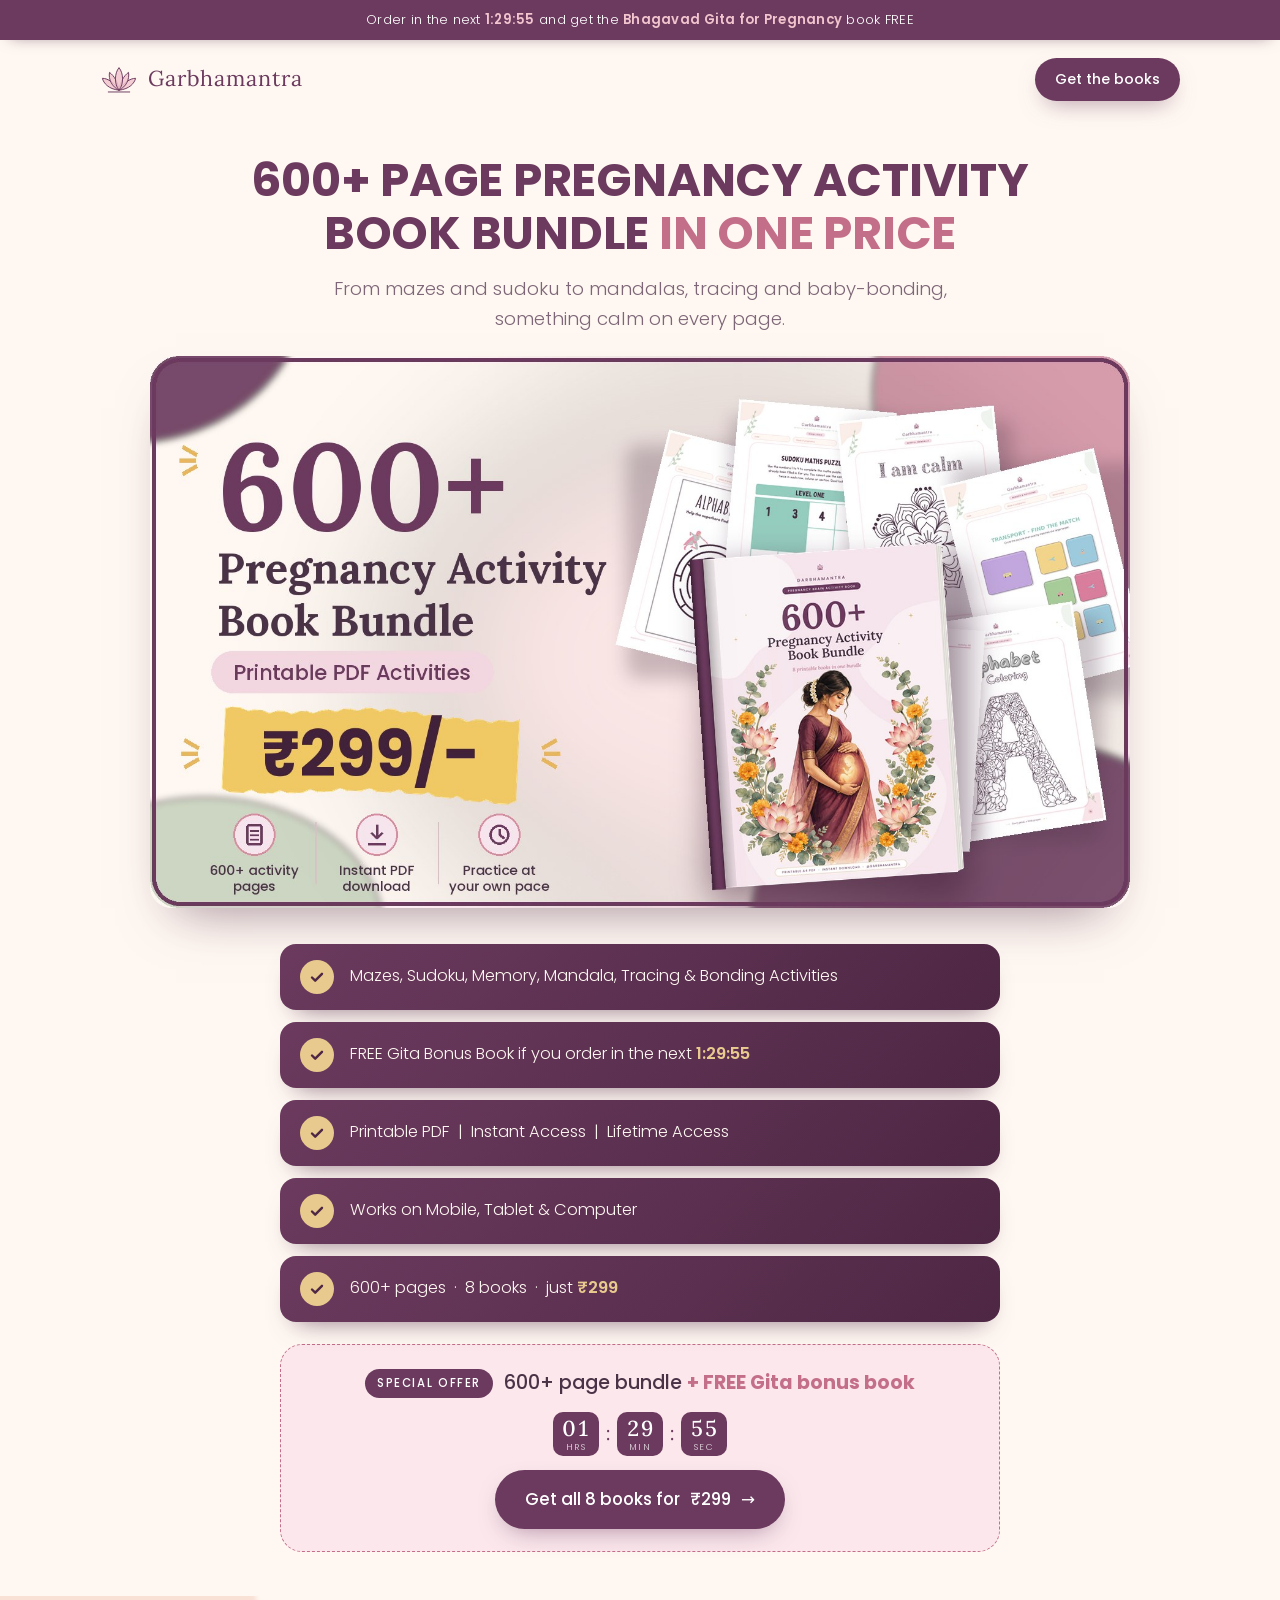
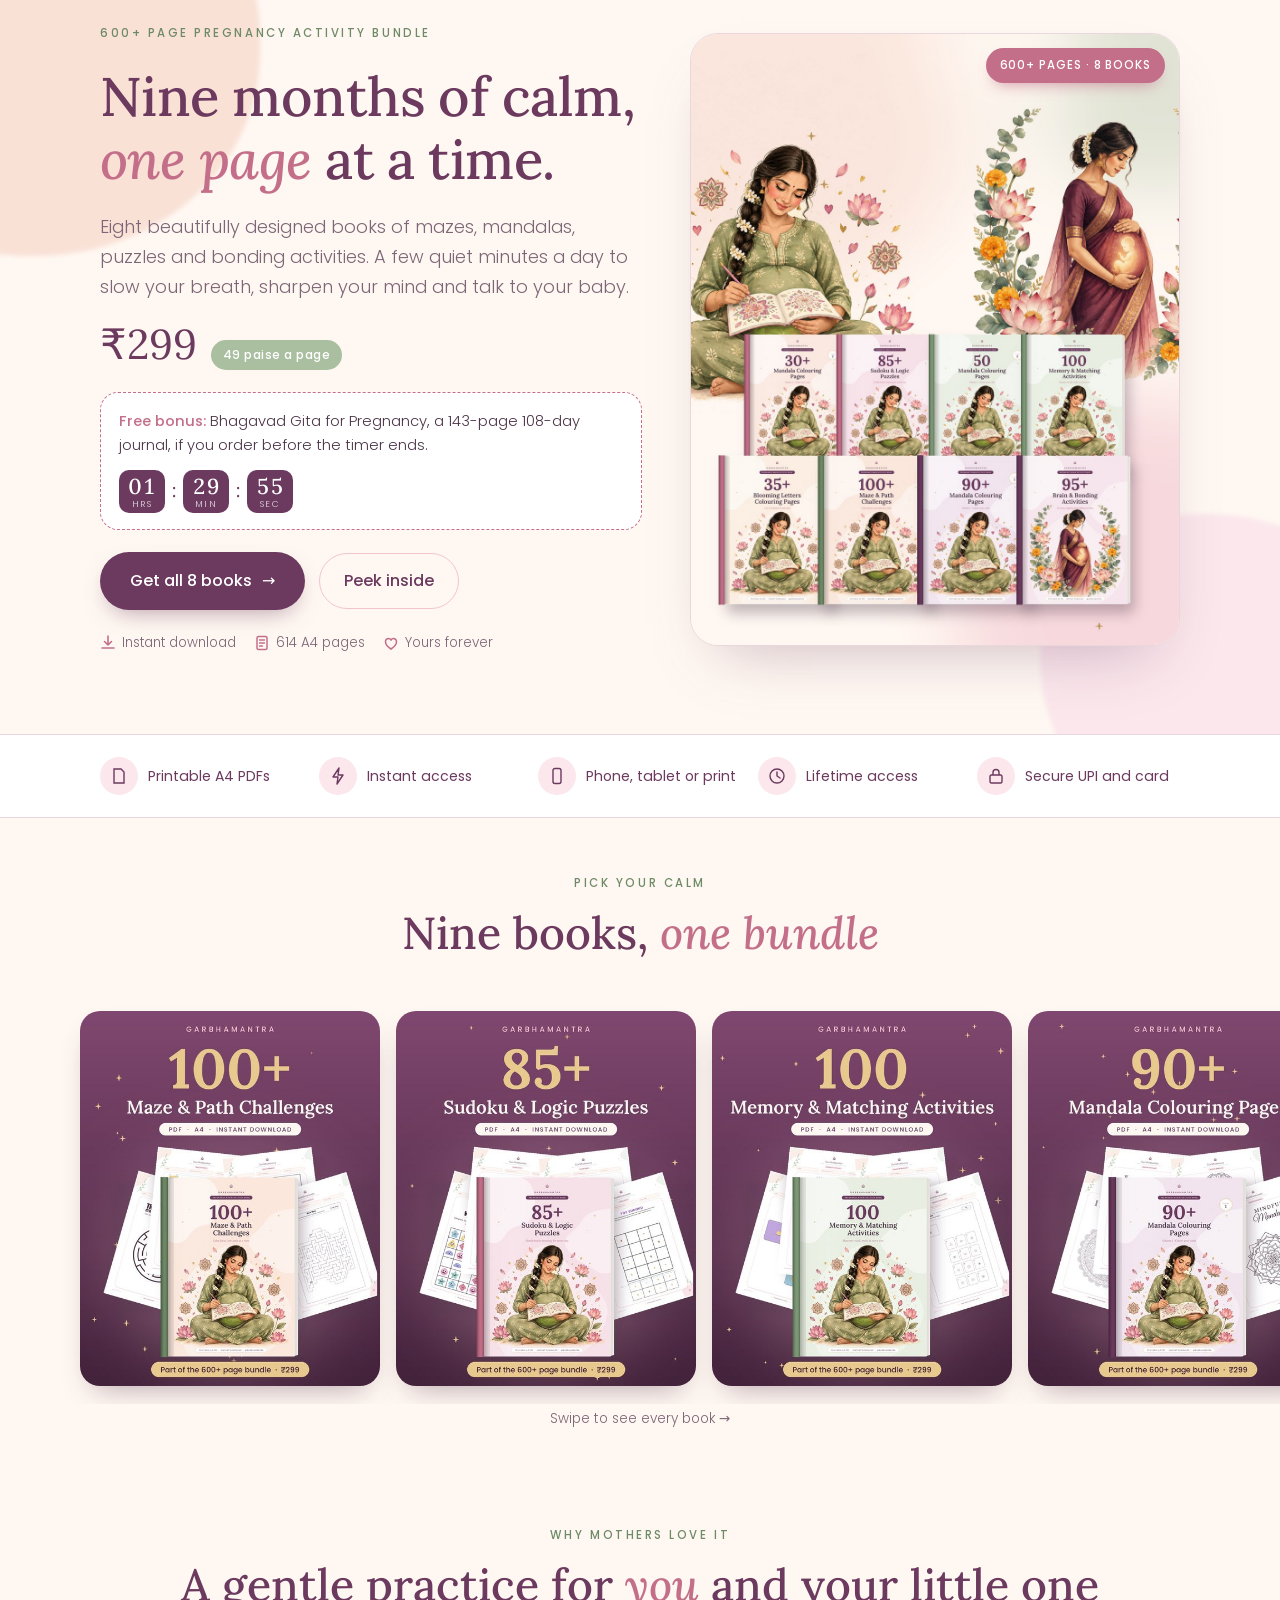
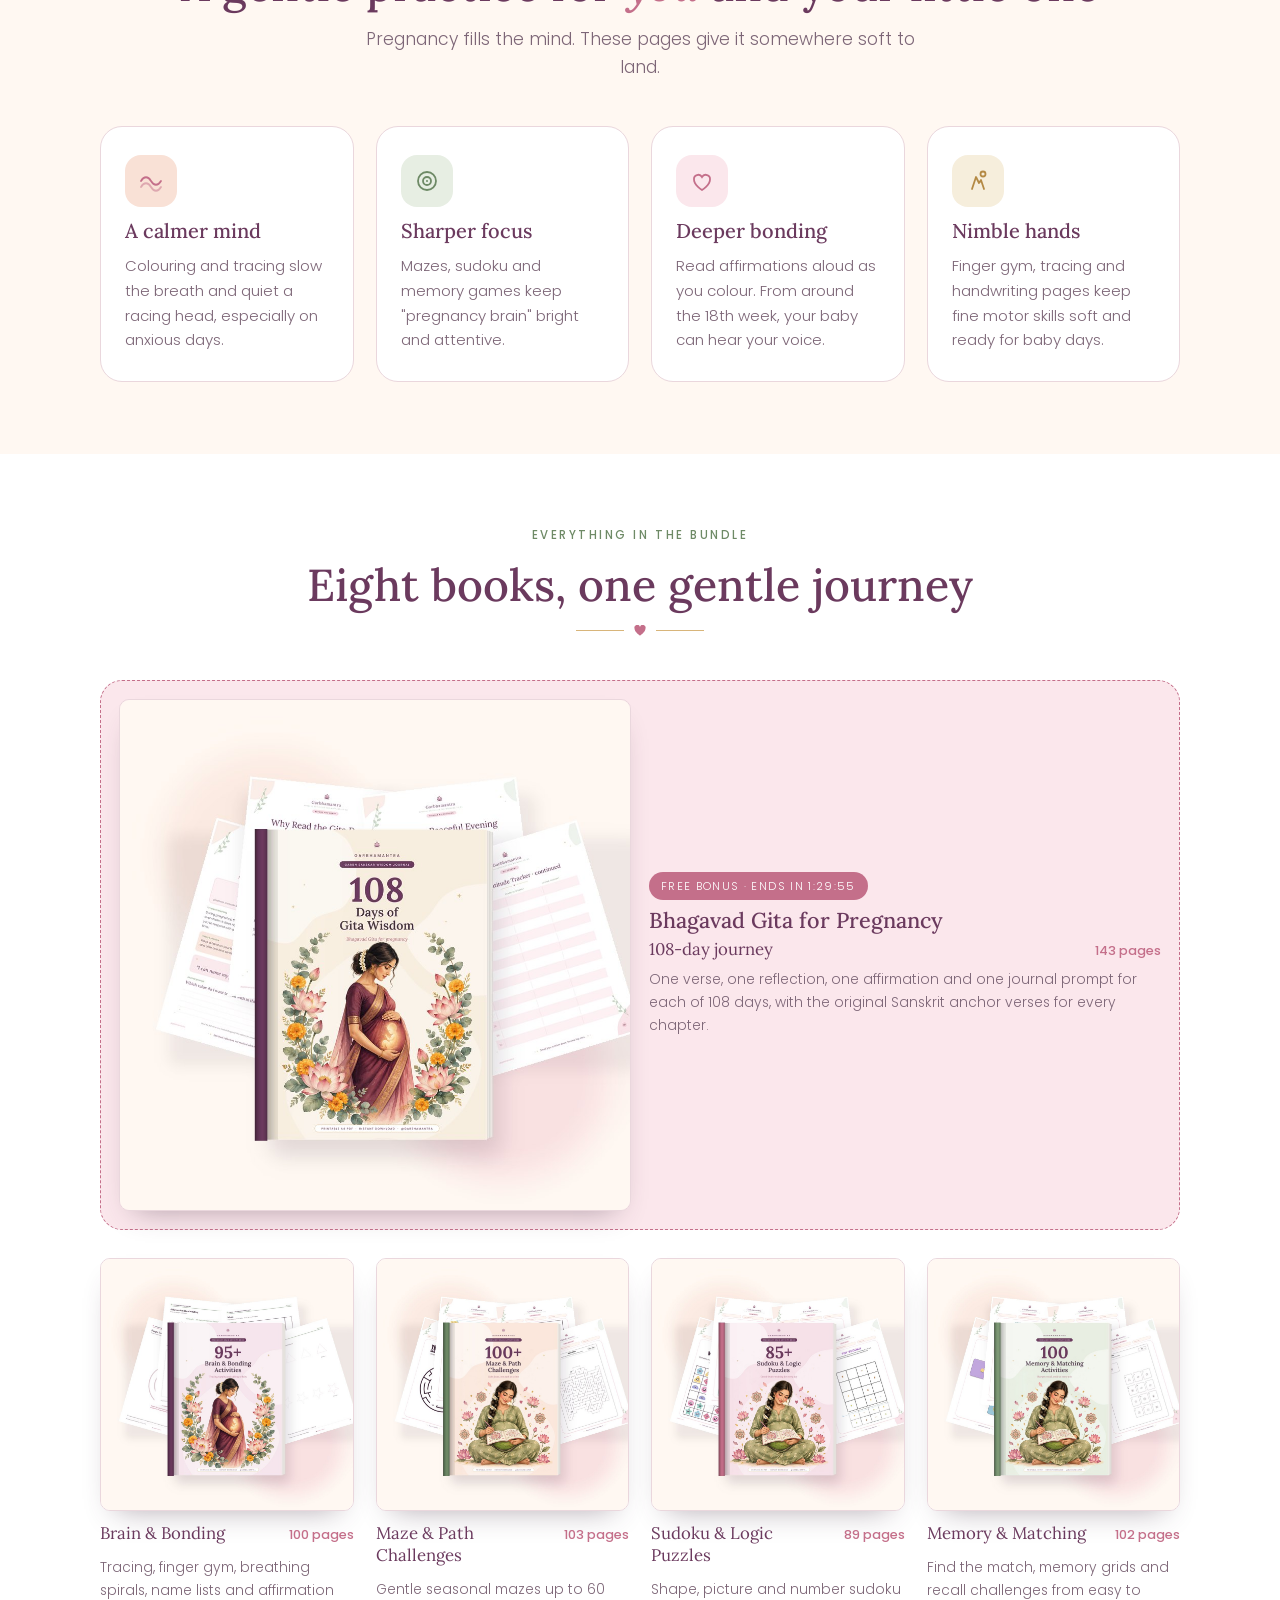
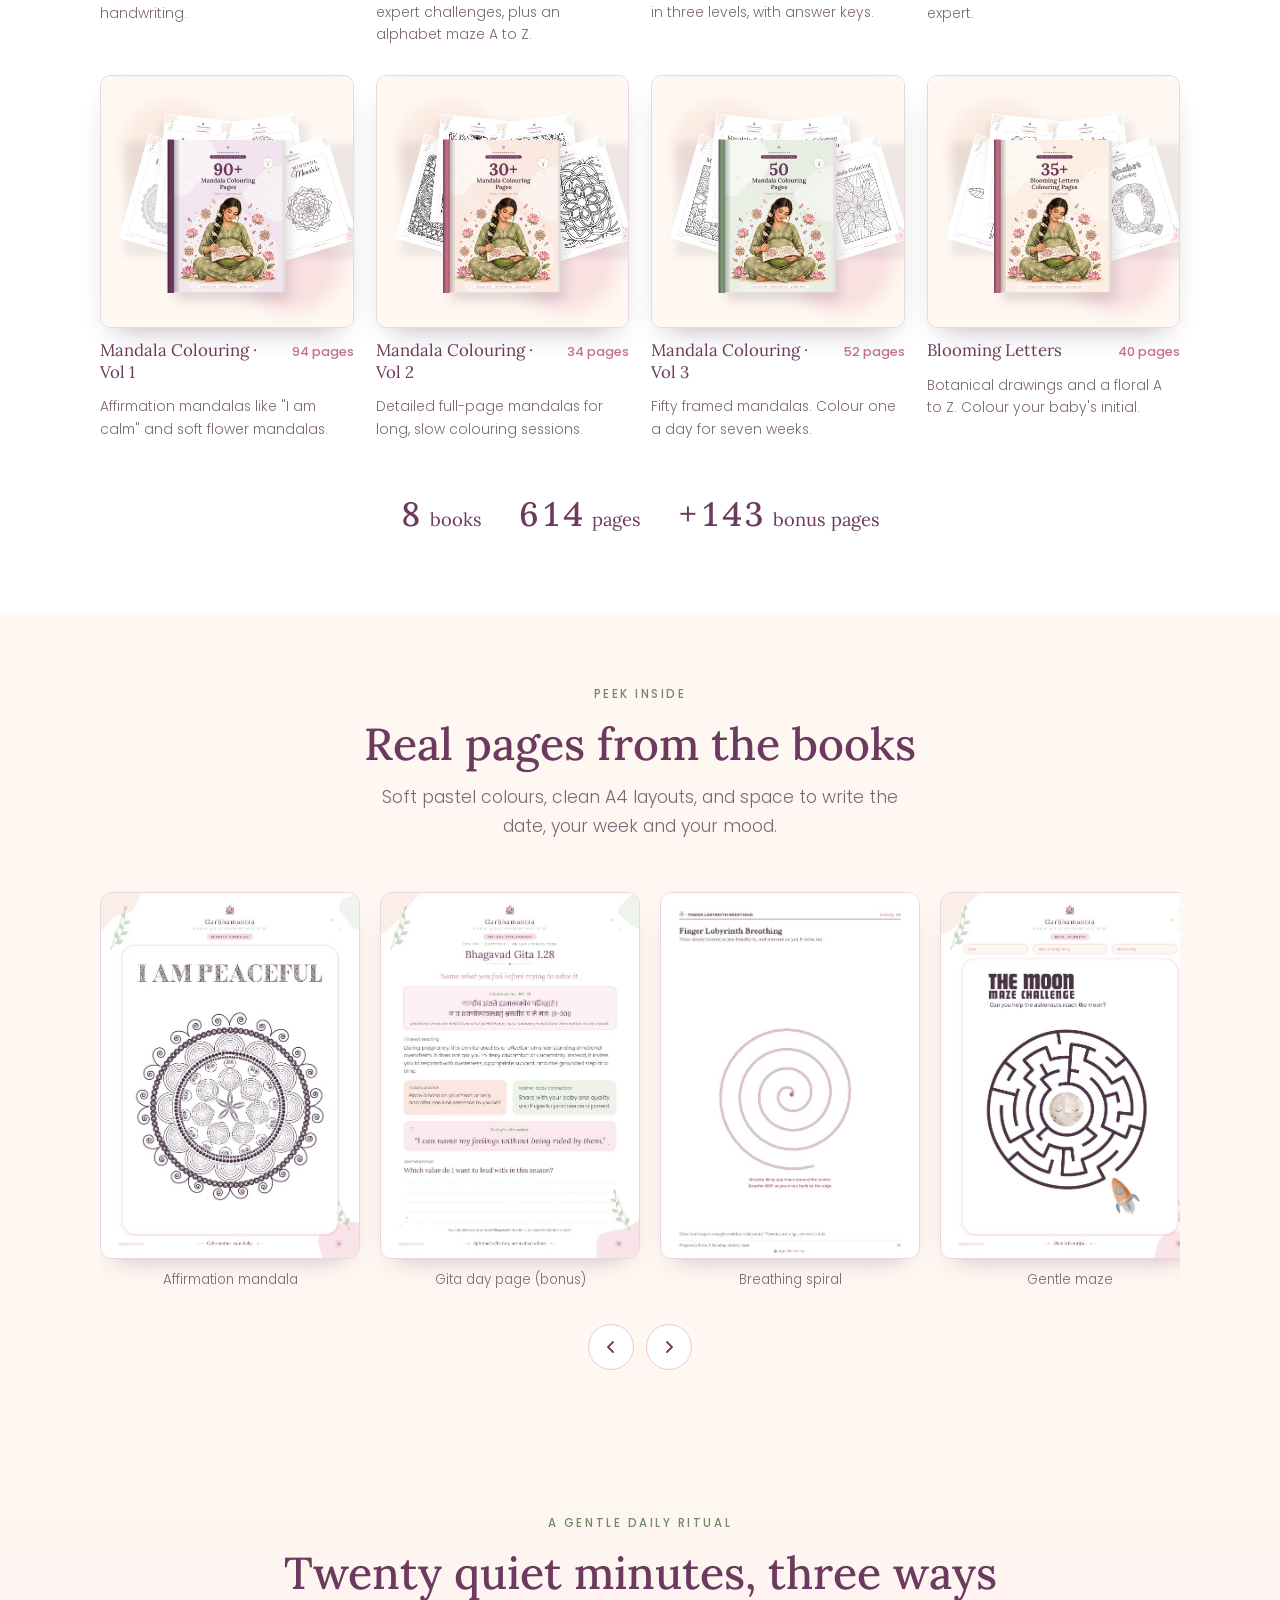
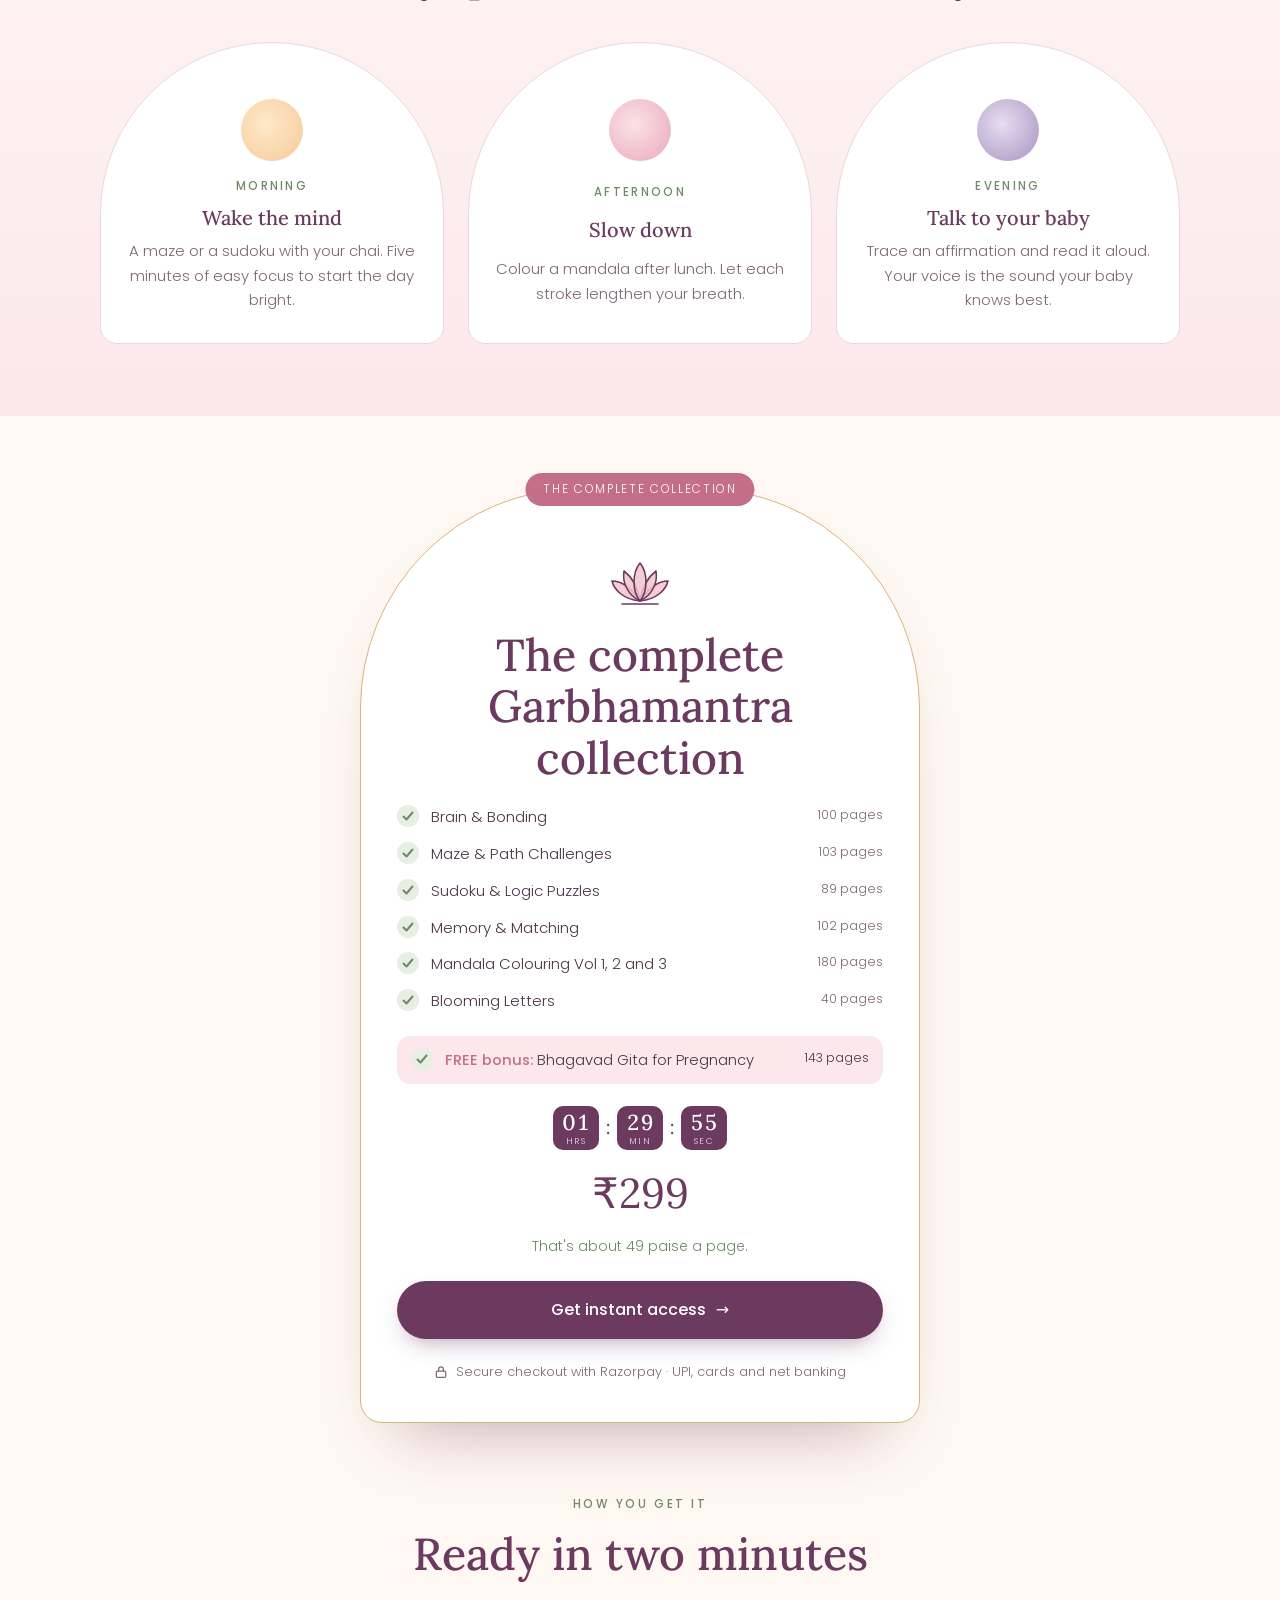
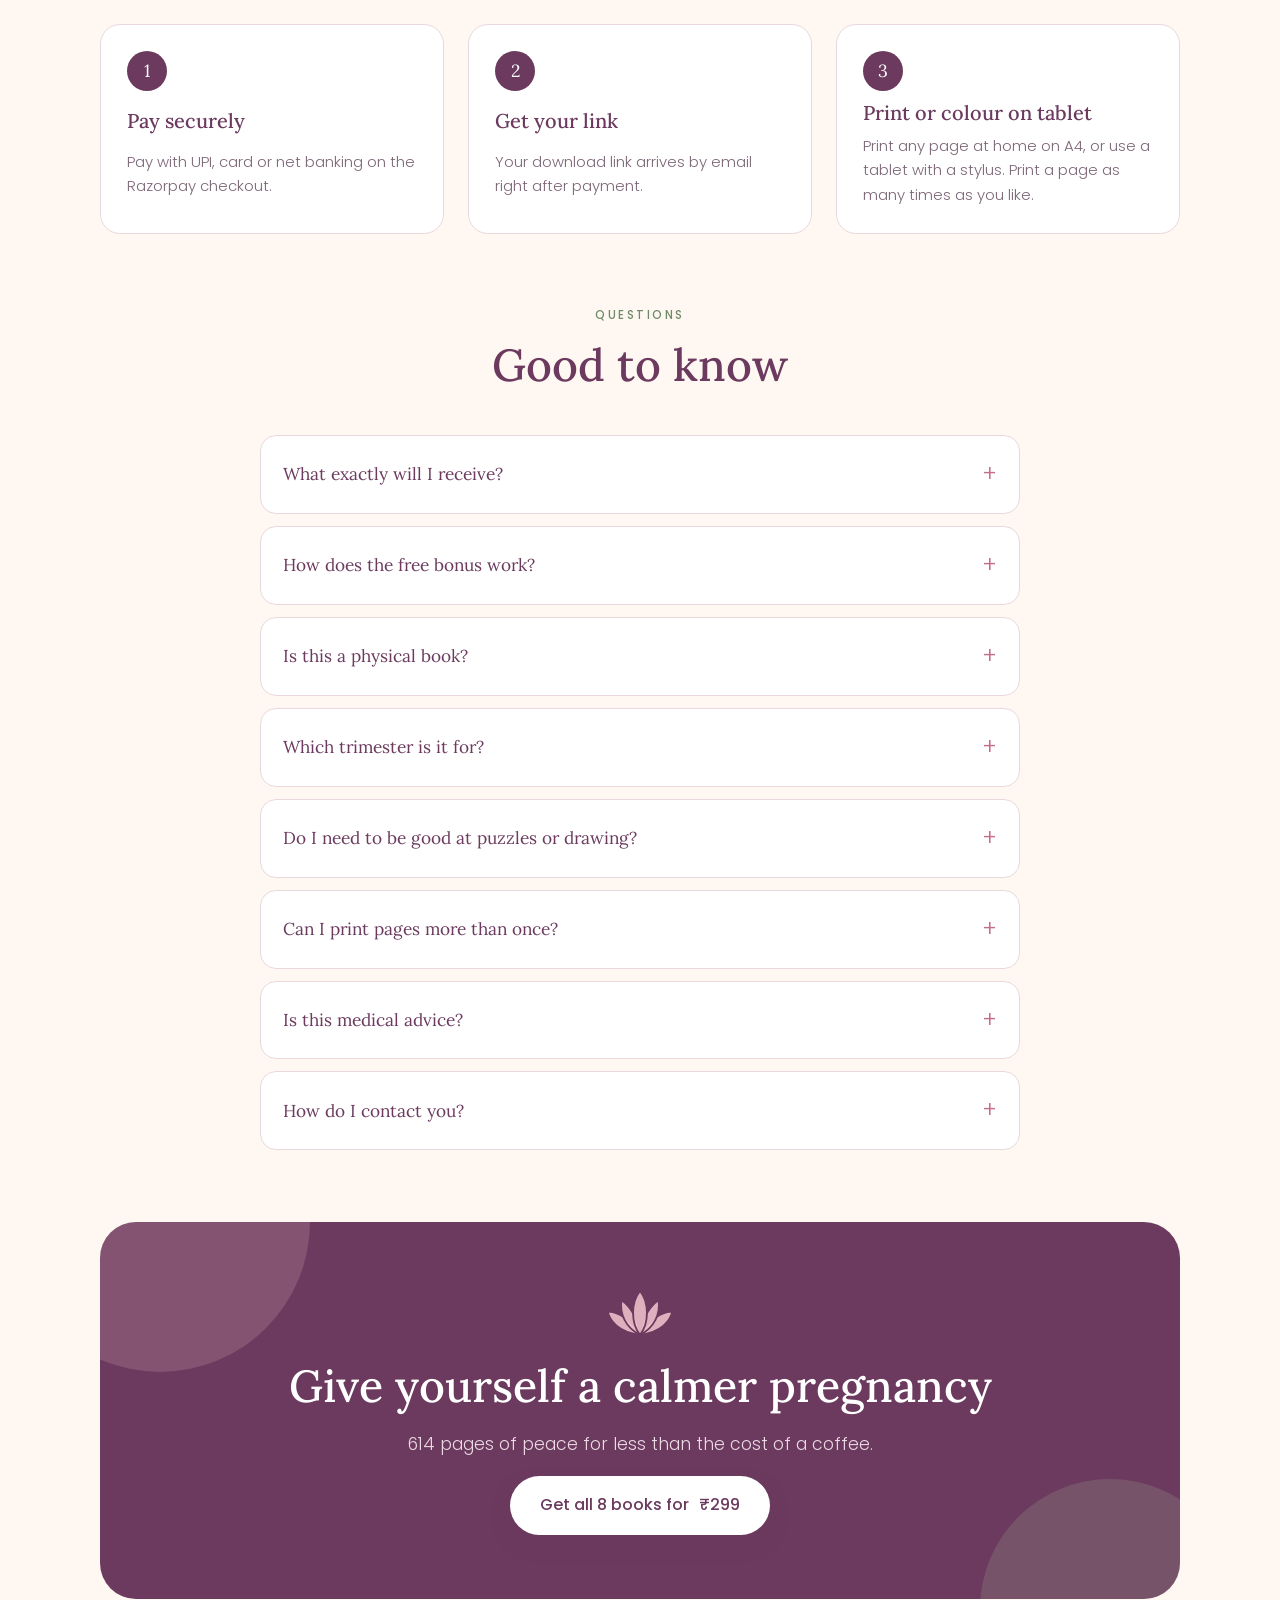
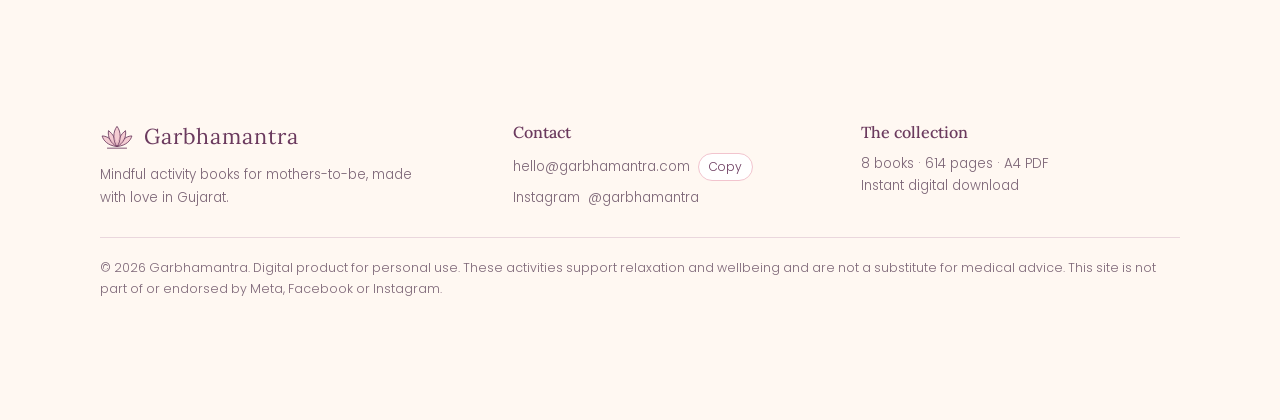
==== index.html @ 21a0cd1b "Opt out of browser forced dark mode Co-Authored-By: Claude Opus 5.5 <noreply@anthropic.com> Claude-S" ====
<!doctype html>
<html lang="en">
<head>
<meta charset="utf-8">
<meta name="viewport" content="width=device-width, initial-scale=1">
<meta name="color-scheme" content="only light">
<meta name="theme-color" content="#6B3A5E">
<meta property="og:title" content="600+ Page Pregnancy Activity Bundle · Garbhamantra">
<meta property="og:description" content="8 printable activity books for mothers-to-be, plus a free Bhagavad Gita for Pregnancy bonus. ₹299, instant download.">
<meta property="og:image" content="https://garbhamantra.com/img/og.jpg">
<meta property="og:url" content="https://garbhamantra.com/">
<meta name="twitter:card" content="summary_large_image">
<title>Garbhamantra Activity Books</title>
<meta name="description" content="8 beautifully designed activity books for mothers-to-be, 614 printable pages, plus a free Bhagavad Gita for Pregnancy bonus book.">
<link rel="preconnect" href="https://fonts.googleapis.com">
<link rel="preconnect" href="https://fonts.gstatic.com" crossorigin>
<link rel="stylesheet" href="https://fonts.googleapis.com/css2?family=Lora:ital,wght@0,400;0,500;0,600;1,400;1,500&family=Poppins:wght@300;400;500;600&display=swap">
<style>
/* Layout: one calm column of arch-framed sections, cream ground, a sticky buy bar on phones.
   Deliberately single (light) theme to match the printed books. */
:root{
  --cream:#FFF8F2; --paper:#FFFFFF; --peach:#F9E1D6; --blush:#F2C4CE; --blush-soft:#FBE7EC;
  --rose:#C46F8A; --plum:#6B3A5E; --plum-deep:#4E2744; --ink:#4A3346; --muted:#7D6677;
  --sage:#A9BFA0; --sage-deep:#6E8A66; --gold:#D8B57A; --line:#EAD7DD;
  --display:"Lora",Georgia,"Times New Roman",serif;
  --body:"Poppins",system-ui,-apple-system,"Segoe UI",sans-serif;
  --r-arch:220px 220px 22px 22px;
  color-scheme:only light;
}
*{box-sizing:border-box}
[hidden]{display:none!important}
html{scroll-behavior:smooth}
body{margin:0;background:var(--cream);color:var(--ink);font-family:var(--body);font-weight:300;font-size:16px;line-height:1.65;-webkit-font-smoothing:antialiased;overflow-x:hidden}
img{max-width:100%;height:auto;display:block}
a{color:inherit}
.wrap{max-width:1120px;margin-inline:auto;padding-inline:20px}
section{padding-block:72px}
h1,h2,h3{font-family:var(--display);color:var(--plum);font-weight:500;line-height:1.15;margin:0;text-wrap:balance}
h1{font-size:clamp(2.4rem,6vw,4.2rem);letter-spacing:-.01em}
h2{font-size:clamp(1.9rem,4vw,2.8rem)}
h3{font-size:1.25rem}
p{margin:0}
em{font-style:italic;color:var(--rose)}
.eyebrow{font-family:var(--body);font-size:.72rem;font-weight:500;letter-spacing:.22em;text-transform:uppercase;color:var(--sage-deep)}
.lead{font-size:1.08rem;color:var(--muted);max-width:56ch}
.center{text-align:center}
.center .lead{margin-inline:auto}
.sec-head{display:grid;gap:14px;margin-bottom:44px}
.divider{display:flex;align-items:center;gap:10px;justify-content:center;color:var(--rose)}
.divider::before,.divider::after{content:"";height:1px;width:48px;background:var(--gold)}

/* buttons */
.btn{display:inline-flex;align-items:center;justify-content:center;gap:10px;font-family:var(--body);font-weight:500;font-size:1rem;text-decoration:none;border:0;cursor:pointer;border-radius:999px;padding:16px 30px;transition:transform .2s ease,box-shadow .2s ease,background .2s}
.btn-primary{background:var(--plum);color:#fff;box-shadow:0 10px 24px -10px rgba(107,58,94,.55)}
.btn-primary:hover{background:var(--plum-deep);transform:translateY(-2px);box-shadow:0 14px 28px -10px rgba(107,58,94,.6)}
.btn-primary:focus-visible,.btn-ghost:focus-visible,summary:focus-visible,.g-nav:focus-visible{outline:3px solid var(--gold);outline-offset:3px}
.btn-ghost{background:transparent;color:var(--plum);border:1px solid var(--blush);padding:14px 24px}
.btn-ghost:hover{background:var(--blush-soft)}
.btn .old{opacity:.6;text-decoration:line-through;font-weight:400}

/* top bar */
.topbar{position:sticky;top:0;z-index:30;box-shadow:0 6px 16px -10px rgba(78,39,68,.6);background:var(--plum);color:#fff;text-align:center;font-size:.82rem;padding:9px 16px;letter-spacing:.02em}
.topbar b{font-weight:600;color:var(--blush)}
.nav{display:flex;align-items:center;justify-content:space-between;padding-block:18px}
.brand{display:flex;align-items:center;gap:10px;text-decoration:none}
.brand-name{font-family:var(--display);font-size:1.35rem;color:var(--plum);letter-spacing:.04em}
.nav .btn{padding:10px 20px;font-size:.88rem}

/* hero */
.hero{position:relative;padding-block:28px 80px;overflow:hidden}
.blob{position:absolute;border-radius:50%;filter:blur(2px);z-index:0;pointer-events:none}
.b1{width:420px;height:380px;background:var(--peach);top:-120px;left:-160px;border-radius:58% 42% 55% 45%}
.b2{width:360px;height:340px;background:var(--blush-soft);bottom:-120px;right:-120px;border-radius:45% 55% 40% 60%}
.b3{width:180px;height:160px;background:#E7EEE3;top:60px;right:8%;border-radius:60% 40% 50% 50%}
.hero-grid{position:relative;z-index:1;display:grid;grid-template-columns:1.05fr .95fr;gap:48px;align-items:center}
.hero-copy{display:grid;gap:22px;min-width:0}
.hero-copy .lead{font-size:1.12rem}
.price-line{display:flex;align-items:baseline;gap:14px;flex-wrap:wrap}
.price-now{font-family:var(--display);font-size:2.6rem;color:var(--plum);line-height:1}
.price-old{font-size:1.15rem;color:var(--muted);text-decoration:line-through}
.save-chip{background:var(--sage);color:#fff;font-size:.75rem;font-weight:500;padding:5px 12px;border-radius:999px;letter-spacing:.04em}
.cta-row{display:flex;gap:14px;flex-wrap:wrap;align-items:center}
.micro{display:flex;gap:18px;flex-wrap:wrap;font-size:.84rem;color:var(--muted)}
.micro span{display:inline-flex;align-items:center;gap:6px}
.micro svg{flex:none}

.arch{position:relative;aspect-ratio:4/5;max-width:470px;width:100%;margin-inline:auto;border-radius:var(--r-arch);background:linear-gradient(180deg,#fff 0%,#fff 55%,#EEF3EA 55%,#E3ECDD 100%);border:1px solid var(--gold);box-shadow:0 30px 60px -30px rgba(107,58,94,.35);overflow:hidden}
.arch .sun{position:absolute;width:42%;aspect-ratio:1;border-radius:50%;background:var(--peach);left:29%;top:12%}
.arch .hill{position:absolute;left:-10%;right:-10%;height:30%;bottom:-6%;background:#D3E0CC;border-radius:50% 50% 0 0}
.stack{position:absolute;inset:0}
.stack img{position:absolute;width:44%;border-radius:6px;box-shadow:0 18px 30px -14px rgba(74,51,70,.45);border:3px solid #fff}
.stack img:nth-child(1){left:6%;top:30%;transform:rotate(-9deg)}
.stack img:nth-child(2){left:50%;top:28%;transform:rotate(8deg)}
.stack img:nth-child(3){left:28%;top:22%;transform:rotate(-1deg);z-index:2;width:46%}
.float{animation:float 7s ease-in-out infinite}
@keyframes float{50%{transform:translateY(-8px) rotate(-1deg)}}
.badge-round{position:absolute;z-index:3;right:4%;top:8%;width:96px;height:96px;border-radius:50%;background:var(--plum);color:#fff;display:grid;place-content:center;text-align:center;line-height:1.1;font-size:.7rem;letter-spacing:.06em;transform:rotate(10deg);box-shadow:0 10px 20px -8px rgba(107,58,94,.6)}
.badge-round b{font-family:var(--display);font-size:1.7rem;font-weight:500;letter-spacing:0}

/* trust strip */
.trust{background:var(--paper);border-block:1px solid var(--line);padding-block:22px}
.trust ul{list-style:none;margin:0;padding:0;display:grid;grid-template-columns:repeat(5,1fr);gap:16px}
.trust li{display:flex;align-items:center;gap:10px;font-size:.88rem;font-weight:400;color:var(--plum)}
.trust .ic{flex:none;width:38px;height:38px;border-radius:50%;background:var(--blush-soft);display:grid;place-items:center}

/* feelings */
.feel-grid{display:grid;grid-template-columns:repeat(4,1fr);gap:22px}
.feel{background:var(--paper);border-radius:22px;padding:28px 24px;display:grid;gap:12px;align-content:start;border:1px solid var(--line)}
.feel .ic{width:52px;height:52px;border-radius:16px;display:grid;place-items:center;background:var(--peach)}
.feel:nth-child(2) .ic{background:#E7EEE3}.feel:nth-child(3) .ic{background:var(--blush-soft)}.feel:nth-child(4) .ic{background:#F6EEDC}
.feel p{font-size:.94rem;color:var(--muted)}

/* books */
.books{background:var(--paper)}
.book-grid{display:grid;grid-template-columns:repeat(4,1fr);gap:28px 22px}
.book{display:grid;gap:12px;align-content:start;min-width:0}
.book .cv{border-radius:10px;overflow:hidden;box-shadow:0 14px 28px -16px rgba(74,51,70,.45);border:1px solid var(--line);transition:transform .25s ease}
.book:hover .cv{transform:translateY(-6px) rotate(-1deg)}
.book h3{font-size:1.12rem}
.book .meta{display:flex;justify-content:space-between;gap:8px;font-size:.8rem;color:var(--muted)}
.book .pages{color:var(--rose);font-weight:500;white-space:nowrap}
.book .meta span:first-child{font-family:var(--display);color:var(--plum);font-size:1.05rem;line-height:1.3}
.book .meta{align-items:baseline}
.book p{font-size:.86rem;color:var(--muted)}
.total{margin-top:44px;display:flex;flex-wrap:wrap;justify-content:center;gap:12px 36px;font-family:var(--display);color:var(--plum);font-size:1.15rem}
.total span{display:flex;align-items:baseline;gap:8px}
.total b{font-size:2.1rem;font-weight:500;font-variant-numeric:tabular-nums}

/* gallery */
.gallery{position:relative}
.g-track{display:grid;grid-auto-flow:column;grid-auto-columns:min(260px,72%);gap:20px;overflow-x:auto;scroll-snap-type:x mandatory;padding:8px 4px 26px;scrollbar-width:thin;scrollbar-color:var(--blush) transparent}
.g-item{scroll-snap-align:start;display:grid;gap:10px;margin:0}
.g-item img{border-radius:12px;border:1px solid var(--line);box-shadow:0 12px 26px -16px rgba(74,51,70,.4);background:#fff}
.g-item figcaption{font-size:.84rem;color:var(--muted);text-align:center}
.g-controls{display:flex;justify-content:center;gap:12px;margin-top:6px}
.g-nav{width:46px;height:46px;border-radius:50%;border:1px solid var(--blush);background:var(--paper);color:var(--plum);cursor:pointer;display:grid;place-items:center;transition:background .2s}
.g-nav:hover{background:var(--blush-soft)}

/* ritual */
.ritual{background:linear-gradient(180deg,var(--cream),var(--blush-soft))}
.day{display:grid;grid-template-columns:repeat(3,1fr);gap:24px;position:relative}
.moment{background:var(--paper);border-radius:var(--r-arch);padding:56px 26px 30px;text-align:center;display:grid;gap:10px;border:1px solid var(--line)}
.moment .time{font-size:.72rem;letter-spacing:.2em;text-transform:uppercase;color:var(--sage-deep);font-weight:500}
.moment .orb{width:62px;height:62px;border-radius:50%;margin:0 auto 6px}
.moment:nth-child(1) .orb{background:radial-gradient(circle at 40% 40%,#FFE9C9,#F6C99A)}
.moment:nth-child(2) .orb{background:radial-gradient(circle at 40% 40%,#FBE2E8,#E9A9BA)}
.moment:nth-child(3) .orb{background:radial-gradient(circle at 40% 40%,#E6DDF0,#A893C2)}
.moment p{font-size:.93rem;color:var(--muted)}

/* pricing */
.offer-card{max-width:560px;margin-inline:auto;background:var(--paper);border-radius:var(--r-arch);border:1px solid var(--gold);padding:70px 36px 40px;box-shadow:0 40px 70px -40px rgba(107,58,94,.45);display:grid;gap:22px;text-align:center;position:relative}
.offer-card .tag{position:absolute;top:-16px;left:50%;transform:translateX(-50%);background:var(--rose);color:#fff;font-size:.74rem;letter-spacing:.14em;text-transform:uppercase;padding:7px 18px;border-radius:999px;white-space:nowrap}
.incl{list-style:none;padding:0;margin:0;display:grid;gap:12px;text-align:left}
.incl li{display:grid;grid-template-columns:22px 1fr auto;gap:12px;align-items:start;font-size:.94rem}
.incl li small{color:var(--muted);font-variant-numeric:tabular-nums;white-space:nowrap}
.offer-card .price-line{justify-content:center}
.per-page{font-size:.88rem;color:var(--sage-deep)}
.secure{font-size:.8rem;color:var(--muted);display:flex;gap:8px;justify-content:center;align-items:center;flex-wrap:wrap}

/* steps */
.steps{display:grid;grid-template-columns:repeat(3,1fr);gap:24px;counter-reset:s}
.step{display:grid;gap:10px;padding:26px;border-radius:20px;background:var(--paper);border:1px solid var(--line)}
.step .n{width:40px;height:40px;border-radius:50%;background:var(--plum);color:#fff;display:grid;place-items:center;font-family:var(--display);font-size:1.1rem}
.step p{font-size:.93rem;color:var(--muted)}

/* faq */
.faq{max-width:760px;margin-inline:auto;display:grid;gap:12px}
details{background:var(--paper);border:1px solid var(--line);border-radius:16px;padding:4px 22px}
summary{cursor:pointer;list-style:none;display:flex;justify-content:space-between;gap:16px;align-items:center;padding-block:16px;font-family:var(--display);font-size:1.08rem;color:var(--plum)}
summary::-webkit-details-marker{display:none}
summary::after{content:"+";font-family:var(--body);font-size:1.4rem;color:var(--rose);transition:transform .2s}
details[open] summary::after{transform:rotate(45deg)}
details p{padding-bottom:18px;color:var(--muted);font-size:.95rem}

/* closing */
.closing{position:relative;overflow:hidden;background:var(--plum);color:#fff;text-align:center;border-radius:36px;padding:64px 24px;display:grid;gap:18px;justify-items:center}
.closing h2{color:#fff}
.closing .lead{color:#EBD9E3}
.closing .btn-primary{background:#fff;color:var(--plum)}
.closing .btn-primary:hover{background:var(--blush-soft)}
.closing::before,.closing::after{content:"";position:absolute;border-radius:50%;opacity:.18}
.closing::before{width:300px;height:300px;background:var(--blush);top:-150px;left:-90px}
.closing::after{width:260px;height:260px;background:var(--sage);bottom:-140px;right:-60px}
.closing > *{position:relative}

footer{padding-block:48px 120px;font-size:.84rem;color:var(--muted)}
.foot{display:grid;grid-template-columns:1.2fr 1fr 1fr;gap:30px}
.foot h4{margin:0 0 8px;font-family:var(--display);font-weight:500;color:var(--plum);font-size:1rem}
.foot .copy-row{display:flex;gap:8px;align-items:center;flex-wrap:wrap}
.copy-btn{font:inherit;font-size:.76rem;border:1px solid var(--blush);background:var(--paper);color:var(--plum);border-radius:999px;padding:3px 10px;cursor:pointer}
.disclaimer{margin-top:28px;padding-top:20px;border-top:1px solid var(--line);font-size:.78rem}

/* sticky bar (phones) */
.buybar{position:fixed;left:0;right:0;bottom:0;z-index:20;background:rgba(255,255,255,.96);backdrop-filter:blur(8px);border-top:1px solid var(--line);padding:10px 16px calc(10px + env(safe-area-inset-bottom,0px));display:none;align-items:center;justify-content:space-between;gap:12px}
.buybar .bp{font-family:var(--display);color:var(--plum);font-size:1.35rem;line-height:1}
.buybar .bp s{font-family:var(--body);font-size:.8rem;color:var(--muted);margin-left:6px}
.buybar .bs{font-size:.72rem;color:var(--muted)}
.buybar .btn{padding:13px 22px;font-size:.92rem}

/* bonus timer */
.timer{display:inline-flex;gap:6px;align-items:center;font-variant-numeric:tabular-nums}
.timer .u{display:grid;justify-items:center;min-width:46px;padding:6px 6px 4px;border-radius:10px;background:var(--plum);color:#fff;line-height:1}
.timer .u b{font-family:var(--display);font-weight:500;font-size:1.35rem}
.timer .u small{font-size:.55rem;letter-spacing:.14em;opacity:.8;margin-top:3px}
.timer .sep{color:var(--plum);font-family:var(--display);font-size:1.2rem}
.bonus-box{display:grid;gap:12px;justify-items:start;background:var(--paper);border:1.5px dashed var(--rose);border-radius:18px;padding:16px 18px}
.bonus-box .bt{font-size:.92rem;color:var(--ink)}
.bonus-box .bt b{color:var(--rose);font-weight:500}
.bonus-ended{font-size:.88rem;color:var(--muted)}
.topbar .tt{font-variant-numeric:tabular-nums;font-weight:600;color:var(--blush)}
.hero-shot{position:relative;width:100%;max-width:560px;margin-inline:auto;border-radius:28px;overflow:hidden;box-shadow:0 30px 60px -30px rgba(107,58,94,.35);border:1px solid var(--line);background:var(--cream)}
.hero-shot .ribbon{position:absolute;right:14px;top:14px;background:var(--rose);color:#fff;font-size:.72rem;font-weight:500;letter-spacing:.08em;padding:8px 14px;border-radius:999px;box-shadow:0 8px 16px -8px rgba(196,111,138,.8)}
.book.bonus{grid-column:1/-1;display:grid;grid-template-columns:1fr 1fr;gap:18px;align-items:center;background:var(--blush-soft);border-radius:22px;padding:18px;border:1.5px dashed var(--rose)}
.book.bonus .tagb{display:inline-block;background:var(--rose);color:#fff;font-size:.7rem;letter-spacing:.12em;padding:5px 12px;border-radius:999px;margin-bottom:8px}
.book.bonus h3{font-size:1.35rem;margin-bottom:6px}
.book .cv img{aspect-ratio:1/1;object-fit:cover}
.addon{display:grid;grid-template-columns:22px 1fr auto;gap:12px;align-items:start;text-align:left;background:var(--blush-soft);border-radius:14px;padding:12px 14px;font-size:.92rem}
.buybar .bt2{font-size:.7rem;color:var(--rose);font-variant-numeric:tabular-nums}

@media (max-width:920px){
  .book.bonus{grid-template-columns:1fr}
  .hero-grid{grid-template-columns:1fr}
  .arch{max-width:380px}
  .trust ul{grid-template-columns:repeat(2,1fr)}
  .feel-grid,.book-grid{grid-template-columns:repeat(2,1fr)}
  .day,.steps{grid-template-columns:1fr}
  .foot{grid-template-columns:1fr}
  .buybar{display:flex}
}
@media (max-width:460px){
  section{padding-block:56px}
  .feel-grid{grid-template-columns:1fr}
  .book-grid{gap:22px 14px}
  .nav .btn{display:none}
  .offer-card{padding:60px 20px 30px}
  .badge-round{width:80px;height:80px}
  .badge-round b{font-size:1.4rem}
}
@media (prefers-reduced-motion:reduce){
  *{animation:none!important;transition:none!important}
  html{scroll-behavior:auto}
}
.hero-shot img{width:100%;height:auto}
.cats-sec{padding-top:56px;padding-bottom:24px}.cats{display:flex;gap:16px;overflow-x:auto;scroll-snap-type:x mandatory;padding:8px max(16px,calc((100vw - 1120px)/2)) 18px;scrollbar-width:thin}.cats .cat{flex:0 0 min(72vw,300px);scroll-snap-align:center;border-radius:20px;overflow:hidden;box-shadow:0 14px 30px -14px rgba(78,39,68,.45);transition:transform .25s}.cats .cat:hover{transform:translateY(-4px)}.cats img{display:block;width:100%;height:auto}.cats-hint{text-align:center;color:var(--muted);font-size:.85rem;margin:4px 0 0}
.quick{padding:40px 0 8px}.quick-list{list-style:none;margin:0 auto;padding:0;max-width:720px;display:grid;gap:12px}.quick-list li{display:flex;align-items:center;gap:16px;background:linear-gradient(135deg,#6B3A5E,#4E2744);color:#FFF8F2;border-radius:16px;padding:16px 20px;font-size:1.02rem;line-height:1.4;box-shadow:0 14px 26px -16px rgba(78,39,68,.7)}.quick-list li b{color:#E8C98E;font-weight:600;font-variant-numeric:tabular-nums}.quick-list .ck{flex:0 0 34px;height:34px;border-radius:50%;background:#E8C98E;display:grid;place-items:center}.quick-cta{text-align:center;margin-top:22px}@media (max-width:520px){.quick-list li{font-size:.95rem;padding:14px 16px;gap:12px}}
.h1like{font-size:clamp(2.1rem,5vw,3.4rem);letter-spacing:-.01em}.tf{padding:34px 0 8px;text-align:center}.tf-h{font-family:'Poppins',sans-serif;font-weight:700;text-transform:uppercase;color:var(--plum);font-size:clamp(1.55rem,4.6vw,2.9rem);line-height:1.15;letter-spacing:-.005em;max-width:900px;margin:0 auto}.tf-h span{color:var(--rose)}.tf-sub{color:var(--muted);font-size:clamp(.98rem,2.4vw,1.15rem);max-width:640px;margin:14px auto 22px}.tf-banner-link{display:block;max-width:980px;margin:0 auto;border-radius:22px;box-shadow:0 26px 50px -26px rgba(78,39,68,.55);overflow:hidden}.tf-banner{width:100%;height:auto}.quick{padding:28px 0 4px}.tf-offer-sec{padding:18px 0 44px}.tf-offer{max-width:720px;margin:0 auto;text-align:center;background:var(--blush-soft);border:1.5px dashed var(--rose);border-radius:22px;padding:22px 18px;display:grid;gap:14px;justify-items:center}.tf-offer-t{margin:0;font-size:clamp(1rem,2.6vw,1.2rem);color:var(--ink);font-weight:500}.tf-offer-t .tag{display:inline-block;background:var(--plum);color:#fff;font-size:.72rem;letter-spacing:.14em;padding:5px 12px;border-radius:999px;margin-right:6px;vertical-align:2px}.tf-offer-t b{color:var(--rose)}.tf-offer-off{margin:0;color:var(--muted)}.tf-btn{font-size:1.05rem}
html{scroll-padding-top:64px}
</style>

<!-- ===== Lotus symbol, reused everywhere ===== -->
<svg width="0" height="0" style="position:absolute" aria-hidden="true">
  <symbol id="lotus" viewBox="0 0 64 48">
    <g fill="#F2C4CE" fill-opacity=".85" stroke="#6B3A5E" stroke-width="1.6" stroke-linejoin="round">
      <path d="M32 42 C14 40 6 30 4 22 C14 22 24 30 32 42Z"/>
      <path d="M32 42 C50 40 58 30 60 22 C50 22 40 30 32 42Z"/>
      <path d="M32 42 C20 36 14 24 16 12 C24 18 30 28 32 42Z"/>
      <path d="M32 42 C44 36 50 24 48 12 C40 18 34 28 32 42Z"/>
      <path d="M32 42 C24 32 24 14 32 4 C40 14 40 32 32 42Z"/>
    </g>
    <path d="M14 45 H50" stroke="#6B3A5E" stroke-width="1.6" stroke-linecap="round"/>
  </symbol>
  <symbol id="check" viewBox="0 0 22 22"><circle cx="11" cy="11" r="11" fill="#E7EEE3"/><path d="M6.5 11.5l3 3 6-7" fill="none" stroke="#6E8A66" stroke-width="2" stroke-linecap="round" stroke-linejoin="round"/></symbol>
</svg>

<div class="topbar" id="topbar"><span data-bonus-on>Order in the next <span class="tt" data-timer-text>1:30:00</span> and get the <b>Bhagavad Gita for Pregnancy</b> book FREE</span><span data-bonus-off hidden>All 8 books for <b data-price>₹299</b> · Add the Gita book at checkout for <b data-addon>₹149</b></span></div>

<div class="wrap">
  <nav class="nav" aria-label="Main">
    <a class="brand" href="#top"><svg width="38" height="29"><use href="#lotus"/></svg><span class="brand-name">Garbhamantra</span></a>
    <a class="btn btn-primary" data-buy href="#offer">Get the books</a>
  </nav>
</div>


<!-- ===== TOP FUNNEL ===== -->
<section class="tf">
  <div class="wrap">
    <h1 class="tf-h">600+ Page Pregnancy Activity Book Bundle <span>in One Price</span></h1>
    <p class="tf-sub">From mazes and sudoku to mandalas, tracing and baby-bonding, something calm on every page.</p>
    <a href="#offer" data-buy class="tf-banner-link"><img class="tf-banner" src="img/banner-hero.jpg" alt="600+ page Pregnancy Activity Book Bundle, printable PDF activities, ₹299" width="1600" height="900" fetchpriority="high"></a>
  </div>
</section>
<!-- ===== QUICK CHECKLIST ===== -->
<section class="quick"><div class="wrap"><ul class="quick-list"><li><span class="ck"><svg width="18" height="18" viewBox="0 0 18 18" aria-hidden="true"><path d="M4 9.5l3.2 3.2L14 5.8" fill="none" stroke="#4E2744" stroke-width="2.4" stroke-linecap="round" stroke-linejoin="round"/></svg></span><span>Mazes, Sudoku, Memory, Mandala, Tracing &amp; Bonding Activities</span></li><li><span class="ck"><svg width="18" height="18" viewBox="0 0 18 18" aria-hidden="true"><path d="M4 9.5l3.2 3.2L14 5.8" fill="none" stroke="#4E2744" stroke-width="2.4" stroke-linecap="round" stroke-linejoin="round"/></svg></span><span><span data-bonus-on>FREE Gita Bonus Book if you order in the next <b data-timer-text>1:30:00</b></span><span data-bonus-off hidden>Add the Gita Bonus Book for just <b data-addon>₹149</b></span></span></li><li><span class="ck"><svg width="18" height="18" viewBox="0 0 18 18" aria-hidden="true"><path d="M4 9.5l3.2 3.2L14 5.8" fill="none" stroke="#4E2744" stroke-width="2.4" stroke-linecap="round" stroke-linejoin="round"/></svg></span><span>Printable PDF &nbsp;|&nbsp; Instant Access &nbsp;|&nbsp; Lifetime Access</span></li><li><span class="ck"><svg width="18" height="18" viewBox="0 0 18 18" aria-hidden="true"><path d="M4 9.5l3.2 3.2L14 5.8" fill="none" stroke="#4E2744" stroke-width="2.4" stroke-linecap="round" stroke-linejoin="round"/></svg></span><span>Works on Mobile, Tablet &amp; Computer</span></li><li><span class="ck"><svg width="18" height="18" viewBox="0 0 18 18" aria-hidden="true"><path d="M4 9.5l3.2 3.2L14 5.8" fill="none" stroke="#4E2744" stroke-width="2.4" stroke-linecap="round" stroke-linejoin="round"/></svg></span><span>600+ pages &nbsp;·&nbsp; 8 books &nbsp;·&nbsp; just <b data-price>₹299</b></span></li></ul></div></section>
<section class="tf-offer-sec">
  <div class="wrap">
    <div class="tf-offer">
      <p class="tf-offer-t"><span class="tag">SPECIAL OFFER</span> 600+ page bundle <b>+ FREE Gita bonus book</b></p>
      <div class="timer" data-bonus-on aria-live="polite">
        <span class="u"><b data-h>01</b><small>HRS</small></span><span class="sep">:</span>
        <span class="u"><b data-m>30</b><small>MIN</small></span><span class="sep">:</span>
        <span class="u"><b data-s>00</b><small>SEC</small></span>
      </div>
      <p class="tf-offer-off" data-bonus-off hidden>Bonus window ended. Add the Gita book at checkout for <span data-addon>₹149</span>.</p>
      <a class="btn btn-primary tf-btn" data-buy href="#offer">Get all 8 books for <span data-price>₹299</span> <span aria-hidden="true">→</span></a>
    </div>
  </div>
</section>

<!-- ===== HERO ===== -->
<header class="hero" id="top">
  <div class="blob b1"></div><div class="blob b2"></div><div class="blob b3"></div>
  <div class="wrap hero-grid">
    <div class="hero-copy">
      <span class="eyebrow">600+ page pregnancy activity bundle</span>
      <h2 class="h1like">Nine months of calm, <em>one page</em> at a time.</h2>
      <p class="lead">Eight beautifully designed books of mazes, mandalas, puzzles and bonding activities. A few quiet minutes a day to slow your breath, sharpen your mind and talk to your baby.</p>
      <div class="price-line">
        <span class="price-now" data-price>₹299</span>
        <span class="price-old" data-mrp hidden></span>
        <span class="save-chip" data-pp>49 paise a page</span>
      </div>
      <div class="bonus-box" data-bonus-on>
        <p class="bt"><b>Free bonus:</b> Bhagavad Gita for Pregnancy, a 143-page 108-day journal, if you order before the timer ends.</p>
        <div class="timer" data-timer aria-live="polite">
          <span class="u"><b data-h>01</b><small>HRS</small></span><span class="sep">:</span>
          <span class="u"><b data-m>30</b><small>MIN</small></span><span class="sep">:</span>
          <span class="u"><b data-s>00</b><small>SEC</small></span>
        </div>
      </div>
      <p class="bonus-ended" data-bonus-off hidden>The free bonus window has ended. You can still add the Bhagavad Gita for Pregnancy book at checkout for <span data-addon>₹149</span>.</p>
      <div class="cta-row">
        <a class="btn btn-primary" data-buy href="#offer">Get all 8 books <span aria-hidden="true">→</span></a>
        <a class="btn btn-ghost" href="#peek">Peek inside</a>
      </div>
      <div class="micro">
        <span><svg width="16" height="16" viewBox="0 0 16 16" aria-hidden="true"><path d="M8 1v9m0 0l-3.5-3.5M8 10l3.5-3.5M2 13h12" fill="none" stroke="#C46F8A" stroke-width="1.6" stroke-linecap="round"/></svg>Instant download</span>
        <span><svg width="16" height="16" viewBox="0 0 16 16" aria-hidden="true"><rect x="3" y="1.5" width="10" height="13" rx="1.5" fill="none" stroke="#C46F8A" stroke-width="1.5"/><path d="M5.5 5h5M5.5 8h5M5.5 11h3" stroke="#C46F8A" stroke-width="1.3" stroke-linecap="round"/></svg>614 A4 pages</span>
        <span><svg width="16" height="16" viewBox="0 0 16 16" aria-hidden="true"><path d="M8 14s-5.5-3.4-5.5-7.2A3 3 0 018 5a3 3 0 015.5 1.8C13.5 10.6 8 14 8 14z" fill="none" stroke="#C46F8A" stroke-width="1.5"/></svg>Yours forever</span>
      </div>
    </div>
    <div class="hero-shot">
      <img src="img/hero-scene.jpg" alt="Two mothers-to-be with all eight Garbhamantra activity books" width="1080" height="1350">
      <span class="ribbon">600+ PAGES · 8 BOOKS</span>
    </div>
  </div>
</header>

<!-- ===== TRUST ===== -->
<div class="trust">
  <div class="wrap">
    <ul>
      <li><span class="ic"><svg width="18" height="18" viewBox="0 0 18 18"><path d="M4 2h7l3 3v11H4z" fill="none" stroke="#6B3A5E" stroke-width="1.4"/></svg></span>Printable A4 PDFs</li>
      <li><span class="ic"><svg width="18" height="18" viewBox="0 0 18 18"><path d="M10 1L4 10h5l-1 7 6-9H9z" fill="none" stroke="#6B3A5E" stroke-width="1.4" stroke-linejoin="round"/></svg></span>Instant access</li>
      <li><span class="ic"><svg width="18" height="18" viewBox="0 0 18 18"><rect x="5" y="1.5" width="8" height="15" rx="2" fill="none" stroke="#6B3A5E" stroke-width="1.4"/></svg></span>Phone, tablet or print</li>
      <li><span class="ic"><svg width="18" height="18" viewBox="0 0 18 18"><circle cx="9" cy="9" r="7" fill="none" stroke="#6B3A5E" stroke-width="1.4"/><path d="M9 5v4l3 2" fill="none" stroke="#6B3A5E" stroke-width="1.4" stroke-linecap="round"/></svg></span>Lifetime access</li>
      <li><span class="ic"><svg width="18" height="18" viewBox="0 0 18 18"><rect x="3" y="8" width="12" height="8" rx="1.5" fill="none" stroke="#6B3A5E" stroke-width="1.4"/><path d="M6 8V5.5a3 3 0 016 0V8" fill="none" stroke="#6B3A5E" stroke-width="1.4"/></svg></span>Secure UPI and card</li>
    </ul>
  </div>
</div>



<!-- ===== CATEGORY STRIP ===== -->
<section class="cats-sec">
  <div class="wrap">
    <div class="sec-head center"><span class="eyebrow">Pick your calm</span><h2>Nine books, <em>one bundle</em></h2></div>
  </div>
  <div class="cats"><a class="cat" href="#books"><img src="img/c-card-01-maze.jpg" alt="100+ Maze &amp; Path Challenges" loading="lazy" width="540" height="675"></a><a class="cat" href="#books"><img src="img/c-card-02-logic.jpg" alt="85+ Sudoku &amp; Logic Puzzles" loading="lazy" width="540" height="675"></a><a class="cat" href="#books"><img src="img/c-card-03-memory.jpg" alt="100 Memory &amp; Matching Activities" loading="lazy" width="540" height="675"></a><a class="cat" href="#books"><img src="img/c-card-04-mandala1.jpg" alt="90+ Mandala Colouring Pages, Vol 1" loading="lazy" width="540" height="675"></a><a class="cat" href="#books"><img src="img/c-card-05-mandala2.jpg" alt="30+ Mandala Colouring Pages, Vol 2" loading="lazy" width="540" height="675"></a><a class="cat" href="#books"><img src="img/c-card-06-mandala3.jpg" alt="50 Mandala Colouring Pages, Vol 3" loading="lazy" width="540" height="675"></a><a class="cat" href="#books"><img src="img/c-card-07-bloom.jpg" alt="35+ Blooming Letters Colouring Pages" loading="lazy" width="540" height="675"></a><a class="cat" href="#books"><img src="img/c-card-08-bonding.jpg" alt="95+ Brain &amp; Bonding Activities" loading="lazy" width="540" height="675"></a><a class="cat" href="#books"><img src="img/c-card-09-gita.jpg" alt="108 Days of Gita Wisdom (free bonus)" loading="lazy" width="540" height="675"></a></div>
  <p class="cats-hint">Swipe to see every book →</p>
</section>

<!-- ===== FEELINGS / BENEFITS ===== -->
<section>
  <div class="wrap">
    <div class="sec-head center">
      <span class="eyebrow">Why mothers love it</span>
      <h2>A gentle practice for <em>you</em> and your little one</h2>
      <p class="lead">Pregnancy fills the mind. These pages give it somewhere soft to land.</p>
    </div>
    <div class="feel-grid">
      <article class="feel">
        <div class="ic"><svg width="26" height="26" viewBox="0 0 26 26"><path d="M3 13c3-5 7-5 10 0s7 5 10 0" fill="none" stroke="#C46F8A" stroke-width="1.8" stroke-linecap="round"/><path d="M3 19c3-5 7-5 10 0s7 5 10 0" fill="none" stroke="#C46F8A" stroke-width="1.8" stroke-linecap="round" opacity=".5"/></svg></div>
        <h3>A calmer mind</h3>
        <p>Colouring and tracing slow the breath and quiet a racing head, especially on anxious days.</p>
      </article>
      <article class="feel">
        <div class="ic"><svg width="26" height="26" viewBox="0 0 26 26"><circle cx="13" cy="13" r="9" fill="none" stroke="#6E8A66" stroke-width="1.8"/><circle cx="13" cy="13" r="4" fill="none" stroke="#6E8A66" stroke-width="1.8"/><circle cx="13" cy="13" r="1" fill="#6E8A66"/></svg></div>
        <h3>Sharper focus</h3>
        <p>Mazes, sudoku and memory games keep "pregnancy brain" bright and attentive.</p>
      </article>
      <article class="feel">
        <div class="ic"><svg width="26" height="26" viewBox="0 0 26 26"><path d="M13 22s-8-4.8-8-10.4A4.3 4.3 0 0113 9a4.3 4.3 0 018 2.6C21 17.2 13 22 13 22z" fill="none" stroke="#C46F8A" stroke-width="1.8"/></svg></div>
        <h3>Deeper bonding</h3>
        <p>Read affirmations aloud as you colour. From around the 18th week, your baby can hear your voice.</p>
      </article>
      <article class="feel">
        <div class="ic"><svg width="26" height="26" viewBox="0 0 26 26"><path d="M7 21l4-12 3 6 2-3 3 9" fill="none" stroke="#B48A45" stroke-width="1.8" stroke-linecap="round" stroke-linejoin="round"/><circle cx="18" cy="6" r="2.5" fill="none" stroke="#B48A45" stroke-width="1.8"/></svg></div>
        <h3>Nimble hands</h3>
        <p>Finger gym, tracing and handwriting pages keep fine motor skills soft and ready for baby days.</p>
      </article>
    </div>
  </div>
</section>

<!-- ===== THE 8 BOOKS ===== -->
<section class="books" id="books">
  <div class="wrap">
    <div class="sec-head center">
      <span class="eyebrow">Everything in the bundle</span>
      <h2>Eight books, one gentle journey</h2>
      <div class="divider"><svg width="12" height="11" viewBox="0 0 12 11"><path d="M6 10.5S.5 7 .5 3.4A2.8 2.8 0 016 2a2.8 2.8 0 015.5 1.4C11.5 7 6 10.5 6 10.5z" fill="#C46F8A"/></svg></div>
    </div>
    <div class="book-grid">
      <article class="book bonus" id="bonus-card"><div class="cv"><img src="img/mock-gita.jpg" alt="Bhagavad Gita for Pregnancy book with sample pages" loading="lazy" width="1000" height="1000"></div><div><span class="tagb" data-bonus-on>FREE BONUS · ENDS IN <span data-timer-text>1:30:00</span></span><span class="tagb" data-bonus-off hidden>ADD-ON · <span data-addon>₹149</span></span><h3>Bhagavad Gita for Pregnancy</h3><div class="meta"><span>108-day journey</span><span class="pages">143 pages</span></div><p style="margin-top:8px">One verse, one reflection, one affirmation and one journal prompt for each of 108 days, with the original Sanskrit anchor verses for every chapter.</p></div></article>
      <article class="book"><div class="cv"><img src="img/mock-bonding.jpg" alt="Brain and Bonding book with sample pages" loading="lazy" width="1000" height="1000"></div><div class="meta"><span>Brain &amp; Bonding</span><span class="pages">100 pages</span></div><p>Tracing, finger gym, breathing spirals, name lists and affirmation handwriting.</p></article>
      <article class="book"><div class="cv"><img src="img/mock-maze.jpg" alt="Maze &amp; Path Challenges book with sample pages" loading="lazy" width="1000" height="1000"></div><div class="meta"><span>Maze &amp; Path Challenges</span><span class="pages">103 pages</span></div><p>Gentle seasonal mazes up to 60 expert challenges, plus an alphabet maze A to Z.</p></article>
      <article class="book"><div class="cv"><img src="img/mock-logic.jpg" alt="Sudoku &amp; Logic Puzzles book with sample pages" loading="lazy" width="1000" height="1000"></div><div class="meta"><span>Sudoku &amp; Logic Puzzles</span><span class="pages">89 pages</span></div><p>Shape, picture and number sudoku in three levels, with answer keys.</p></article>
      <article class="book"><div class="cv"><img src="img/mock-memory.jpg" alt="Memory and Matching book with sample pages" loading="lazy" width="1000" height="1000"></div><div class="meta"><span>Memory &amp; Matching</span><span class="pages">102 pages</span></div><p>Find the match, memory grids and recall challenges from easy to expert.</p></article>
      <article class="book"><div class="cv"><img src="img/mock-mandala1.jpg" alt="Mandala Colouring · Vol 1 book with sample pages" loading="lazy" width="1000" height="1000"></div><div class="meta"><span>Mandala Colouring · Vol 1</span><span class="pages">94 pages</span></div><p>Affirmation mandalas like "I am calm" and soft flower mandalas.</p></article>
      <article class="book"><div class="cv"><img src="img/mock-mandala2.jpg" alt="Mandala Colouring · Vol 2 book with sample pages" loading="lazy" width="1000" height="1000"></div><div class="meta"><span>Mandala Colouring · Vol 2</span><span class="pages">34 pages</span></div><p>Detailed full-page mandalas for long, slow colouring sessions.</p></article>
      <article class="book"><div class="cv"><img src="img/mock-mandala3.jpg" alt="Mandala Colouring · Vol 3 book with sample pages" loading="lazy" width="1000" height="1000"></div><div class="meta"><span>Mandala Colouring · Vol 3</span><span class="pages">52 pages</span></div><p>Fifty framed mandalas. Colour one a day for seven weeks.</p></article>
      <article class="book"><div class="cv"><img src="img/mock-bloom.jpg" alt="Blooming Letters book with sample pages" loading="lazy" width="1000" height="1000"></div><div class="meta"><span>Blooming Letters</span><span class="pages">40 pages</span></div><p>Botanical drawings and a floral A to Z. Colour your baby's initial.</p></article>
    </div>
    <div class="total">
      <span><b>8</b> books</span>
      <span><b>614</b> pages</span>
      <span><b>+143</b> bonus pages</span>
    </div>
  </div>
</section>

<!-- ===== PEEK INSIDE ===== -->
<section id="peek">
  <div class="wrap">
    <div class="sec-head center">
      <span class="eyebrow">Peek inside</span>
      <h2>Real pages from the books</h2>
      <p class="lead">Soft pastel colours, clean A4 layouts, and space to write the date, your week and your mood.</p>
    </div>
    <div class="gallery">
      <div class="g-track" id="track" tabindex="0" aria-label="Sample pages, scroll sideways">
        <figure class="g-item"><img src="img/p-mandala.jpg" alt="Mandala page with the affirmation I am mindful" loading="lazy" width="300" height="424"><figcaption>Affirmation mandala</figcaption></figure>
        <figure class="g-item"><img src="img/p-gita.jpg" alt="Bhagavad Gita day page with Sanskrit verse and affirmation" loading="lazy" width="300" height="424"><figcaption>Gita day page (bonus)</figcaption></figure>
        <figure class="g-item"><img src="img/p-breath.jpg" alt="Finger labyrinth breathing spiral" loading="lazy" width="300" height="424"><figcaption>Breathing spiral</figcaption></figure>
        <figure class="g-item"><img src="img/p-maze.jpg" alt="Spring maze puzzle page" loading="lazy" width="300" height="424"><figcaption>Gentle maze</figcaption></figure>
        <figure class="g-item"><img src="img/p-sudoku.jpg" alt="Sudoku with pastel shapes" loading="lazy" width="300" height="424"><figcaption>Shape sudoku</figcaption></figure>
        <figure class="g-item"><img src="img/p-affirm.jpg" alt="Affirmation handwriting page" loading="lazy" width="300" height="424"><figcaption>Affirmation handwriting</figcaption></figure>
        <figure class="g-item"><img src="img/p-flower.jpg" alt="Sunflower colouring page" loading="lazy" width="300" height="424"><figcaption>Botanical colouring</figcaption></figure>
        <figure class="g-item"><img src="img/p-memory.jpg" alt="Memory matching page" loading="lazy" width="300" height="424"><figcaption>Memory match</figcaption></figure>
        <figure class="g-item"><img src="img/p-alpha.jpg" alt="Alphabet letter maze" loading="lazy" width="300" height="424"><figcaption>Alphabet maze</figcaption></figure>
        <figure class="g-item"><img src="img/p-calm.jpg" alt="I am calm mandala" loading="lazy" width="300" height="424"><figcaption>"I am calm"</figcaption></figure>
        <figure class="g-item"><img src="img/p-note.jpg" alt="A little note for you, welcome page" loading="lazy" width="300" height="424"><figcaption>A note for you, mama</figcaption></figure>
      </div>
      <div class="g-controls">
        <button class="g-nav" id="prev" type="button" aria-label="Previous pages"><svg width="16" height="16" viewBox="0 0 16 16"><path d="M10 3L5 8l5 5" fill="none" stroke="#6B3A5E" stroke-width="1.8" stroke-linecap="round"/></svg></button>
        <button class="g-nav" id="next" type="button" aria-label="Next pages"><svg width="16" height="16" viewBox="0 0 16 16"><path d="M6 3l5 5-5 5" fill="none" stroke="#6B3A5E" stroke-width="1.8" stroke-linecap="round"/></svg></button>
      </div>
    </div>
  </div>
</section>

<!-- ===== DAILY RITUAL ===== -->
<section class="ritual">
  <div class="wrap">
    <div class="sec-head center">
      <span class="eyebrow">A gentle daily ritual</span>
      <h2>Twenty quiet minutes, three ways</h2>
    </div>
    <div class="day">
      <article class="moment"><div class="orb"></div><span class="time">Morning</span><h3>Wake the mind</h3><p>A maze or a sudoku with your chai. Five minutes of easy focus to start the day bright.</p></article>
      <article class="moment"><div class="orb"></div><span class="time">Afternoon</span><h3>Slow down</h3><p>Colour a mandala after lunch. Let each stroke lengthen your breath.</p></article>
      <article class="moment"><div class="orb"></div><span class="time">Evening</span><h3>Talk to your baby</h3><p>Trace an affirmation and read it aloud. Your voice is the sound your baby knows best.</p></article>
    </div>
  </div>
</section>

<!-- ===== OFFER ===== -->
<section id="offer">
  <div class="wrap">
    <div class="offer-card">
      <span class="tag">The complete collection</span>
      <svg width="64" height="48" style="margin:0 auto" aria-hidden="true"><use href="#lotus"/></svg>
      <h2>The complete Garbhamantra collection</h2>
      <ul class="incl">
        <li><svg width="22" height="22"><use href="#check"/></svg><span>Brain &amp; Bonding</span><small>100 pages</small></li>
        <li><svg width="22" height="22"><use href="#check"/></svg><span>Maze &amp; Path Challenges</span><small>103 pages</small></li>
        <li><svg width="22" height="22"><use href="#check"/></svg><span>Sudoku &amp; Logic Puzzles</span><small>89 pages</small></li>
        <li><svg width="22" height="22"><use href="#check"/></svg><span>Memory &amp; Matching</span><small>102 pages</small></li>
        <li><svg width="22" height="22"><use href="#check"/></svg><span>Mandala Colouring Vol 1, 2 and 3</span><small>180 pages</small></li>
        <li><svg width="22" height="22"><use href="#check"/></svg><span>Blooming Letters</span><small>40 pages</small></li>
      </ul>
      <div class="addon" data-bonus-on><svg width="22" height="22"><use href="#check"/></svg><span><b style="font-weight:500;color:var(--rose)">FREE bonus:</b> Bhagavad Gita for Pregnancy</span><small>143 pages</small></div>
      <div class="timer" data-timer data-bonus-on style="justify-self:center">
        <span class="u"><b data-h>01</b><small>HRS</small></span><span class="sep">:</span>
        <span class="u"><b data-m>30</b><small>MIN</small></span><span class="sep">:</span>
        <span class="u"><b data-s>00</b><small>SEC</small></span>
      </div>
      <div class="addon" data-bonus-off hidden><svg width="22" height="22"><use href="#check"/></svg><span>Add Bhagavad Gita for Pregnancy at checkout</span><small data-addon>₹149</small></div>
      <div class="price-line">
        <span class="price-now" data-price>₹299</span>
        <span class="price-old" data-mrp hidden></span>
      </div>
      <p class="per-page" data-perpage>That's about 49 paise a page.</p>
      <a class="btn btn-primary" data-buy href="#offer" style="width:100%">Get instant access <span aria-hidden="true">→</span></a>
      <p class="secure"><svg width="14" height="14" viewBox="0 0 18 18" aria-hidden="true"><rect x="3" y="8" width="12" height="8" rx="1.5" fill="none" stroke="#7D6677" stroke-width="1.6"/><path d="M6 8V5.5a3 3 0 016 0V8" fill="none" stroke="#7D6677" stroke-width="1.6"/></svg>Secure checkout with Razorpay · UPI, cards and net banking</p>
    </div>
  </div>
</section>

<!-- ===== HOW IT WORKS ===== -->
<section style="padding-top:0">
  <div class="wrap">
    <div class="sec-head center">
      <span class="eyebrow">How you get it</span>
      <h2>Ready in two minutes</h2>
    </div>
    <div class="steps">
      <div class="step"><span class="n">1</span><h3>Pay securely</h3><p>Pay with UPI, card or net banking on the Razorpay checkout.</p></div>
      <div class="step"><span class="n">2</span><h3>Get your link</h3><p>Your download link arrives by email right after payment.</p></div>
      <div class="step"><span class="n">3</span><h3>Print or colour on tablet</h3><p>Print any page at home on A4, or use a tablet with a stylus. Print a page as many times as you like.</p></div>
    </div>
  </div>
</section>

<!--
  TESTIMONIALS: add a section here once you have real reviews from buyers,
  with their permission. Please don't use invented reviews.
-->

<!-- ===== FAQ ===== -->
<section style="padding-top:0">
  <div class="wrap">
    <div class="sec-head center">
      <span class="eyebrow">Questions</span>
      <h2>Good to know</h2>
    </div>
    <div class="faq">
      <details><summary>What exactly will I receive?</summary><p>Eight A4 PDF books with 614 pages in total: Brain &amp; Bonding, Maze &amp; Path Challenges, Sudoku &amp; Logic Puzzles, Memory &amp; Matching, Mandala Colouring Vol 1 to 3 and Blooming Letters.</p></details>
      <details><summary>How does the free bonus work?</summary><p>When you first visit, you get 90 minutes to order with the Bhagavad Gita for Pregnancy book included free. The timer is yours and does not restart if you refresh. After it ends, the 8-book bundle stays at the same price and the Gita book is available as an optional add-on at checkout.</p></details>
      <details><summary>Is this a physical book?</summary><p>No. It's a digital download, so you can start today. Print the pages at home or at a local print shop, or use them on a tablet.</p></details>
      <details><summary>Which trimester is it for?</summary><p>All three. Start whenever you like. Many mothers keep going after the baby arrives, during quiet feeding hours.</p></details>
      <details><summary>Do I need to be good at puzzles or drawing?</summary><p>Not at all. Every book starts gentle and grows slowly. There is no right or wrong way to colour.</p></details>
      <details><summary>Can I print pages more than once?</summary><p>Yes. Print your favourite mandala or maze as many times as you like for personal use.</p></details>
      <details><summary>Is this medical advice?</summary><p>No. These are relaxation and brain activities for wellbeing. Always follow your doctor's guidance for your pregnancy.</p></details>
      <details><summary>How do I contact you?</summary><p>Write to us at <span data-email>hello@garbhamantra.com</span> and we will reply within one working day.</p></details>
    </div>
  </div>
</section>

<!-- ===== CLOSING ===== -->
<section style="padding-top:0">
  <div class="wrap">
    <div class="closing">
      <svg width="74" height="56" aria-hidden="true"><use href="#lotus"/></svg>
      <h2>Give yourself a calmer pregnancy</h2>
      <p class="lead">614 pages of peace for less than the cost of a coffee.</p>
      <a class="btn btn-primary" data-buy href="#offer">Get all 8 books for <span data-price>₹299</span></a>
    </div>
  </div>
</section>

<footer>
  <div class="wrap">
    <div class="foot">
      <div>
        <a class="brand" href="#top"><svg width="34" height="26"><use href="#lotus"/></svg><span class="brand-name">Garbhamantra</span></a>
        <p style="margin-top:10px;max-width:36ch">Mindful activity books for mothers-to-be, made with love in Gujarat.</p>
      </div>
      <div>
        <h4>Contact</h4>
        <div class="copy-row"><span data-email>hello@garbhamantra.com</span><button class="copy-btn" type="button" data-copy="email">Copy</button></div>
        <div class="copy-row" style="margin-top:6px"><span>Instagram</span><span data-insta>@garbhamantra</span></div>
      </div>
      <div>
        <h4>The collection</h4>
        <p>8 books · 614 pages · A4 PDF</p>
        <p>Instant digital download</p>
      </div>
    </div>
    <p class="disclaimer">© <span id="yr">2026</span> Garbhamantra. Digital product for personal use. These activities support relaxation and wellbeing and are not a substitute for medical advice. This site is not part of or endorsed by Meta, Facebook or Instagram.</p>
  </div>
</footer>

<div class="buybar" role="region" aria-label="Buy">
  <div><div class="bp"><span data-price>₹299</span></div><div class="bs" data-bonus-off hidden>8 books · 614 pages</div><div class="bt2" data-bonus-on>+ free Gita book · <span data-timer-text>1:30:00</span></div></div>
  <a class="btn btn-primary" data-buy href="#offer">Get the books</a>
</div>

<script>
/* ============ EDIT THESE BEFORE GOING LIVE ============ */
const CONFIG = {
  price: 299,                 // bundle price in ₹ (stays the same before and after the bonus window)
  mrp: 0,                     // a struck-out price; keep 0 unless you really sell at that price
  pages: 614,
  addonPrice: 149,            // Gita book add-on price after the bonus window
  bonusMinutes: 90,           // personal bonus window, starts at each visitor's first visit, never restarts
  checkoutBonusUrl: "",       // Razorpay page: ₹299 bundle WITH the Gita book included
  checkoutUrl: "",            // Razorpay page: ₹299 bundle, Gita book as an optional ₹149 add-on
  email: "hello@garbhamantra.com",
  instagram: "@garbhamantra"
};
/* ====================================================== */

const inr = n => "₹" + n.toLocaleString("en-IN");
document.querySelectorAll("[data-price]").forEach(el => el.textContent = inr(CONFIG.price));
document.querySelectorAll("[data-mrp]").forEach(el => { if (CONFIG.mrp > CONFIG.price) el.textContent = inr(CONFIG.mrp); else el.hidden = true; });
document.querySelectorAll("[data-save]").forEach(el => {
  if (CONFIG.mrp > CONFIG.price) el.textContent = "Save " + Math.round((1 - CONFIG.price / CONFIG.mrp) * 100) + "%";
  else el.hidden = true;
});
const paise = Math.round(CONFIG.price / CONFIG.pages * 100);
document.querySelectorAll("[data-perpage]").forEach(el => el.textContent = "That's about " + paise + " paise a page.");
document.querySelectorAll("[data-pp]").forEach(el => el.textContent = paise + " paise a page");
document.querySelectorAll("[data-addon]").forEach(el => el.textContent = inr(CONFIG.addonPrice));
document.querySelectorAll("[data-email]").forEach(el => el.textContent = CONFIG.email);
document.querySelectorAll("[data-insta]").forEach(el => el.textContent = CONFIG.instagram);

/* ---- personal bonus window: starts on first visit, stored, never restarts ---- */
const KEY = "gm_bonus_start";
let start = Date.now();
try {
  const saved = parseInt(localStorage.getItem(KEY), 10);
  if (saved && saved <= Date.now()) start = saved; else localStorage.setItem(KEY, String(start));
} catch (e) { /* storage blocked: the window still counts down for this visit */ }
const END = start + CONFIG.bonusMinutes * 60 * 1000;
const pad = n => String(n).padStart(2, "0");

function setLinks(active) {
  const url = active ? CONFIG.checkoutBonusUrl : CONFIG.checkoutUrl;
  document.querySelectorAll("[data-buy]").forEach(a => {
    if (url) { a.href = url; a.target = "_blank"; a.rel = "noopener"; }
    else { a.href = "#offer"; a.removeAttribute("target"); }
  });
}
let lastActive = null;
function tick() {
  const left = Math.max(0, END - Date.now());
  const active = left > 0;
  if (active !== lastActive) {
    document.querySelectorAll("[data-bonus-on]").forEach(el => el.hidden = !active);
    document.querySelectorAll("[data-bonus-off]").forEach(el => el.hidden = active);
    setLinks(active);
    lastActive = active;
  }
  const s = Math.floor(left / 1000), h = Math.floor(s / 3600), m = Math.floor(s % 3600 / 60), sec = s % 60;
  document.querySelectorAll("[data-h]").forEach(el => el.textContent = pad(h));
  document.querySelectorAll("[data-m]").forEach(el => el.textContent = pad(m));
  document.querySelectorAll("[data-s]").forEach(el => el.textContent = pad(sec));
  document.querySelectorAll("[data-timer-text]").forEach(el => el.textContent = h + ":" + pad(m) + ":" + pad(sec));
  if (active) setTimeout(tick, 1000);
}
tick();
document.getElementById("yr").textContent = new Date().getFullYear();

/* gallery arrows */
const track = document.getElementById("track");
const step = () => track.querySelector(".g-item").getBoundingClientRect().width + 20;
document.getElementById("prev").addEventListener("click", () => track.scrollBy({ left: -step(), behavior: "smooth" }));
document.getElementById("next").addEventListener("click", () => track.scrollBy({ left: step(), behavior: "smooth" }));

/* copy email */
document.querySelector("[data-copy]").addEventListener("click", async e => {
  const btn = e.currentTarget;
  try { await navigator.clipboard.writeText(CONFIG.email); btn.textContent = "Copied"; }
  catch { const r = document.createRange(); r.selectNodeContents(btn.previousElementSibling); const s = getSelection(); s.removeAllRanges(); s.addRange(r); btn.textContent = "Selected"; }
  setTimeout(() => btn.textContent = "Copy", 1800);
});
</script>
</html>
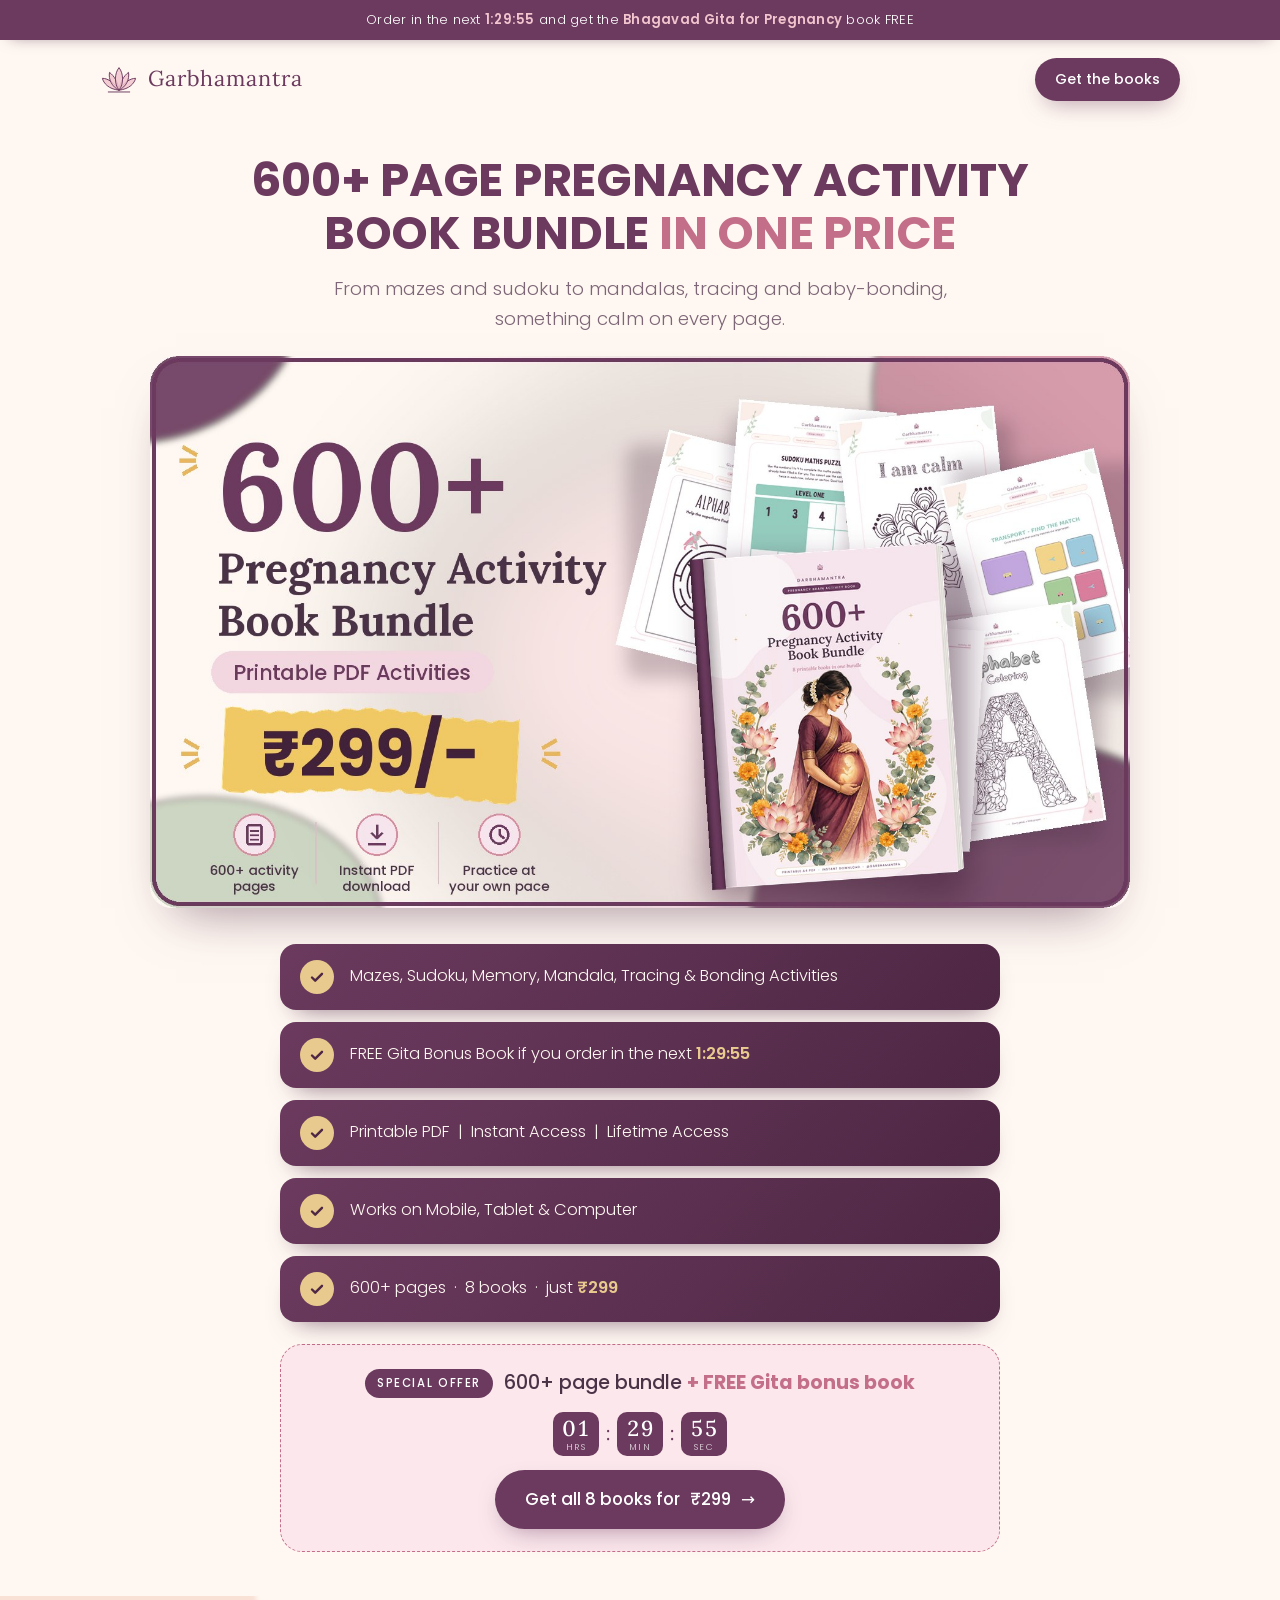
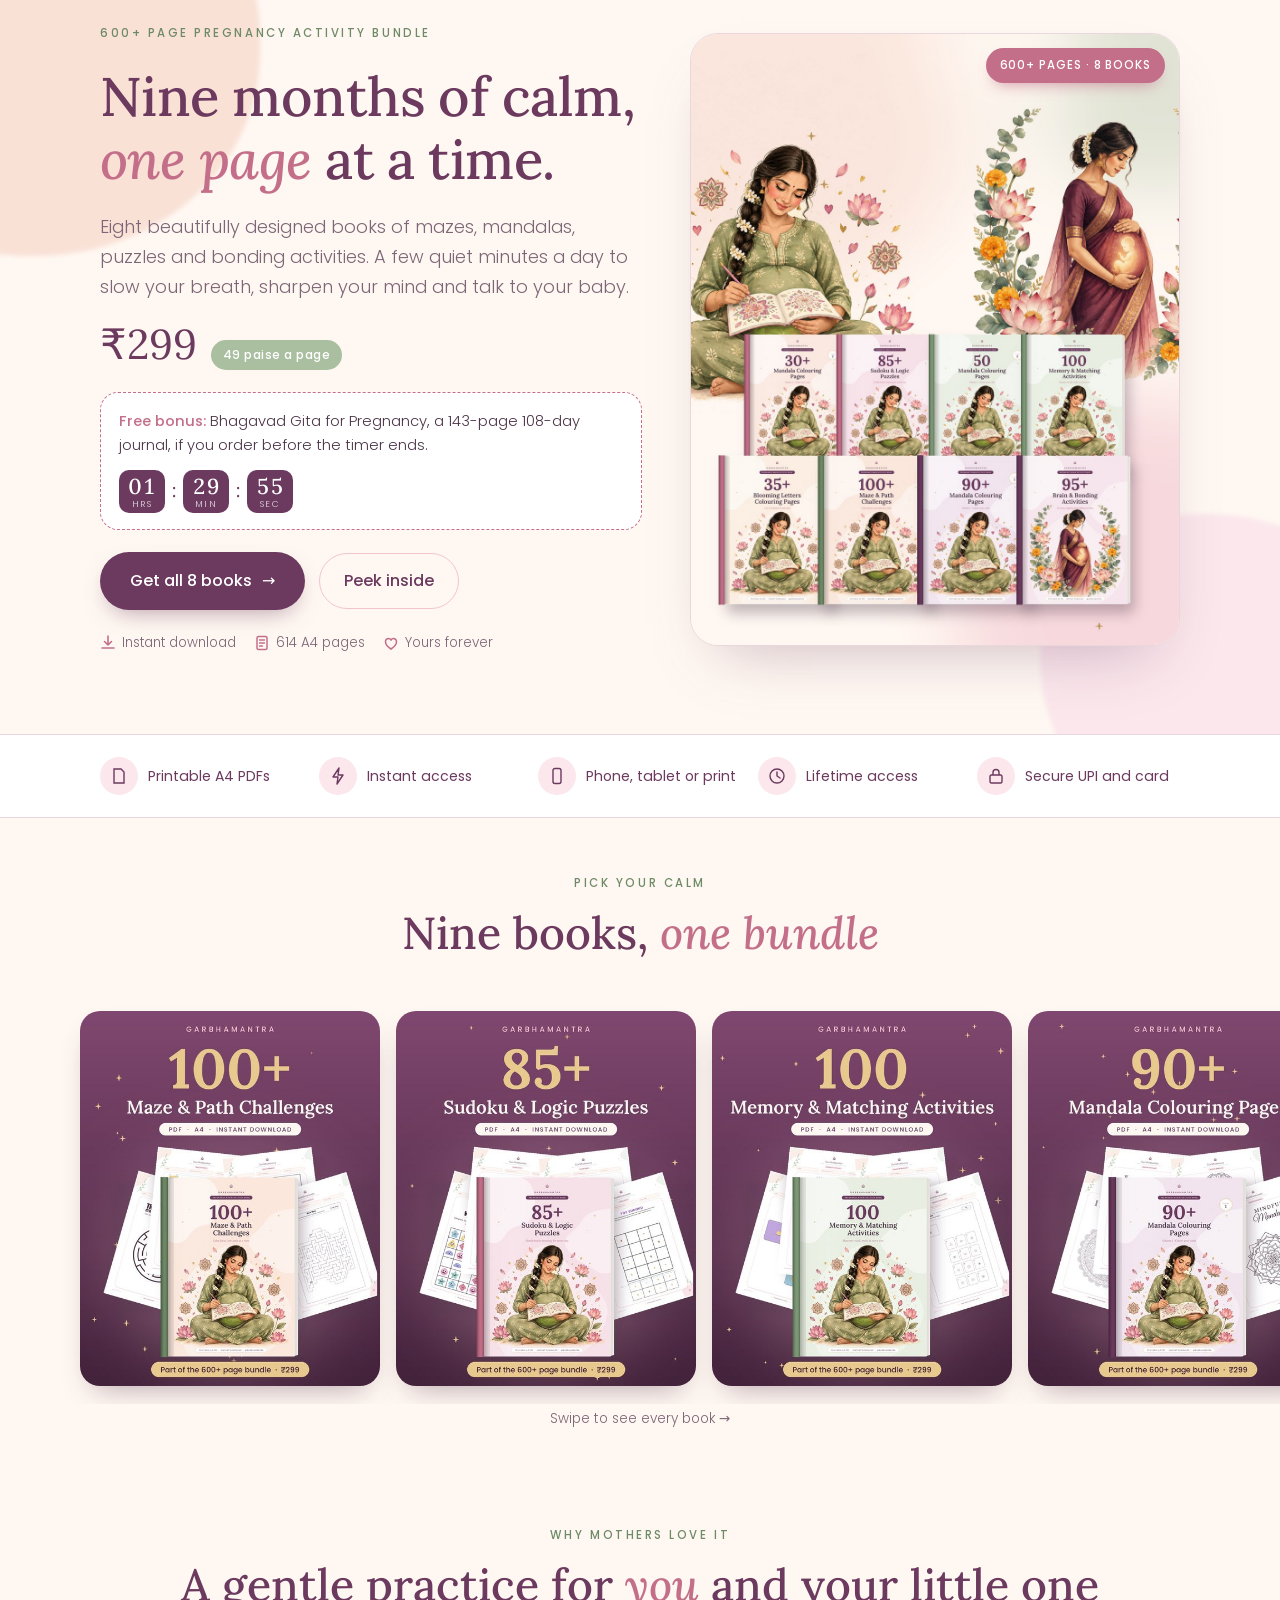
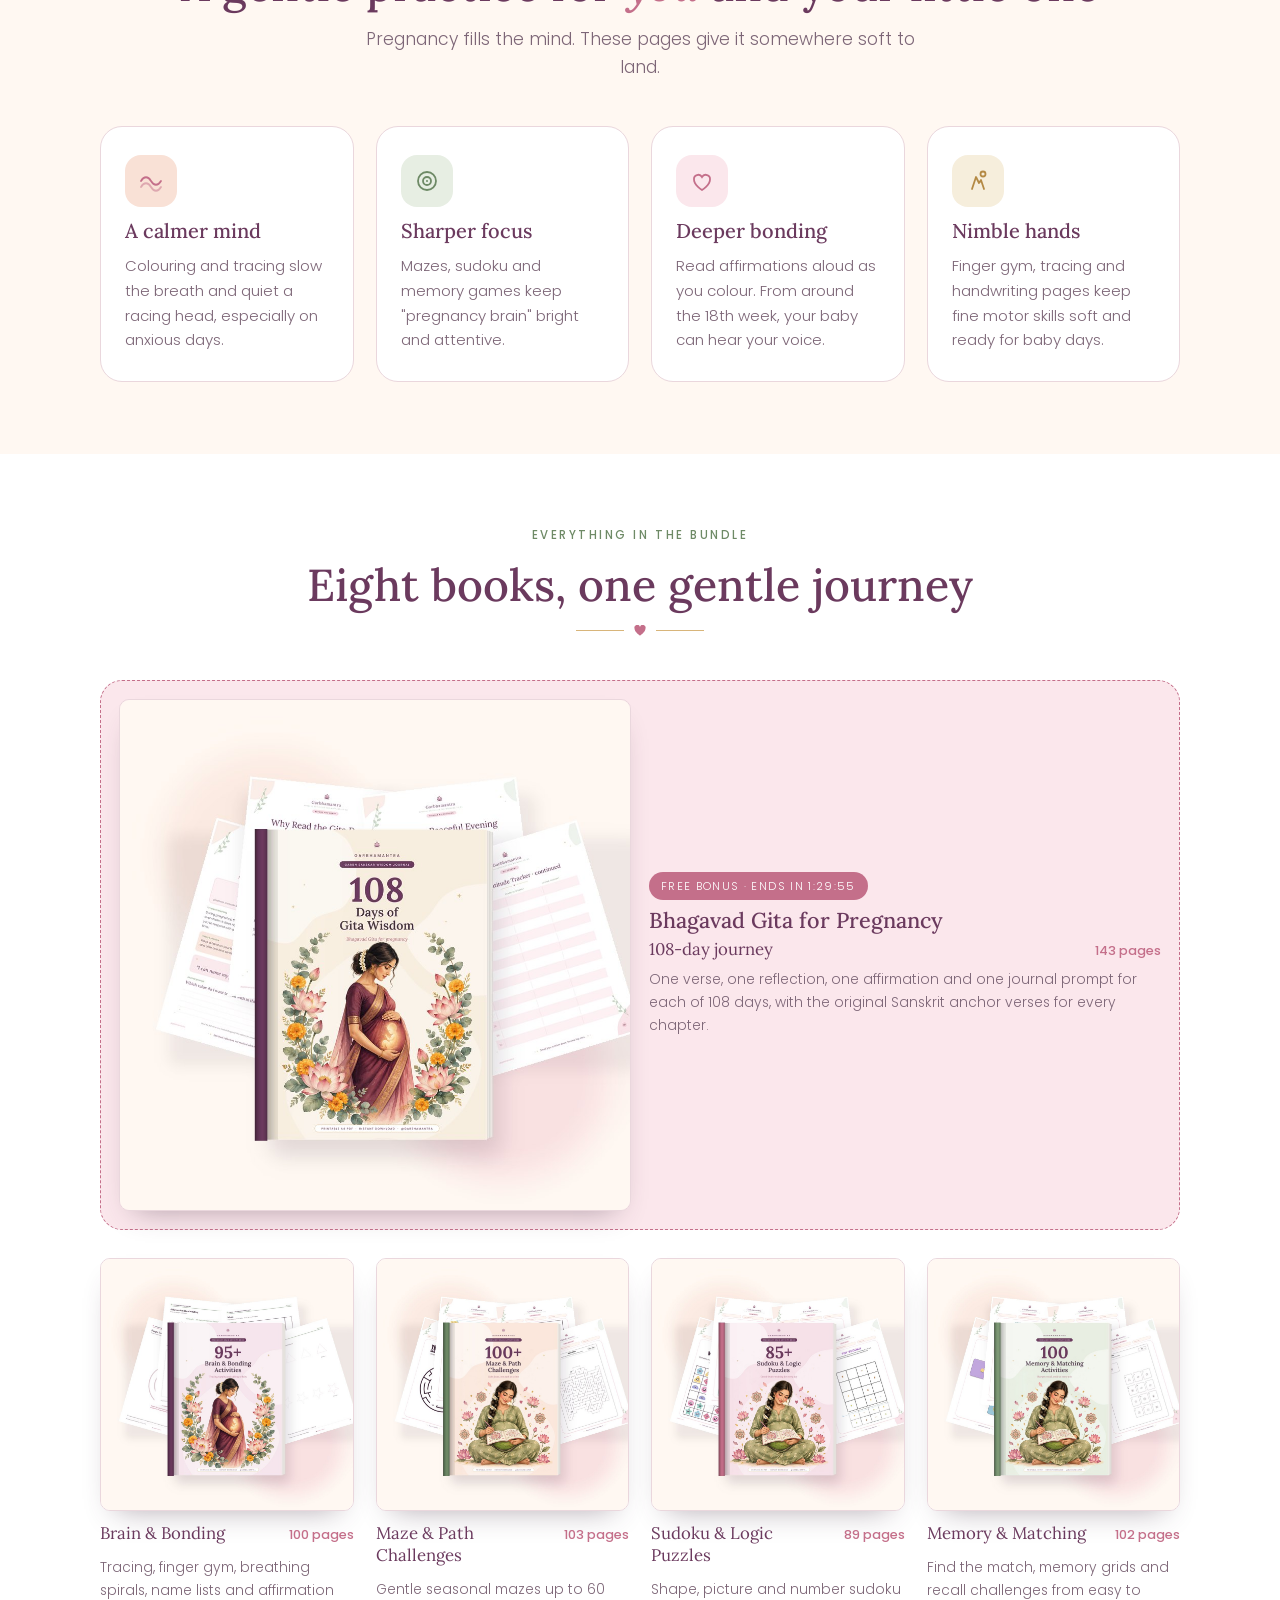
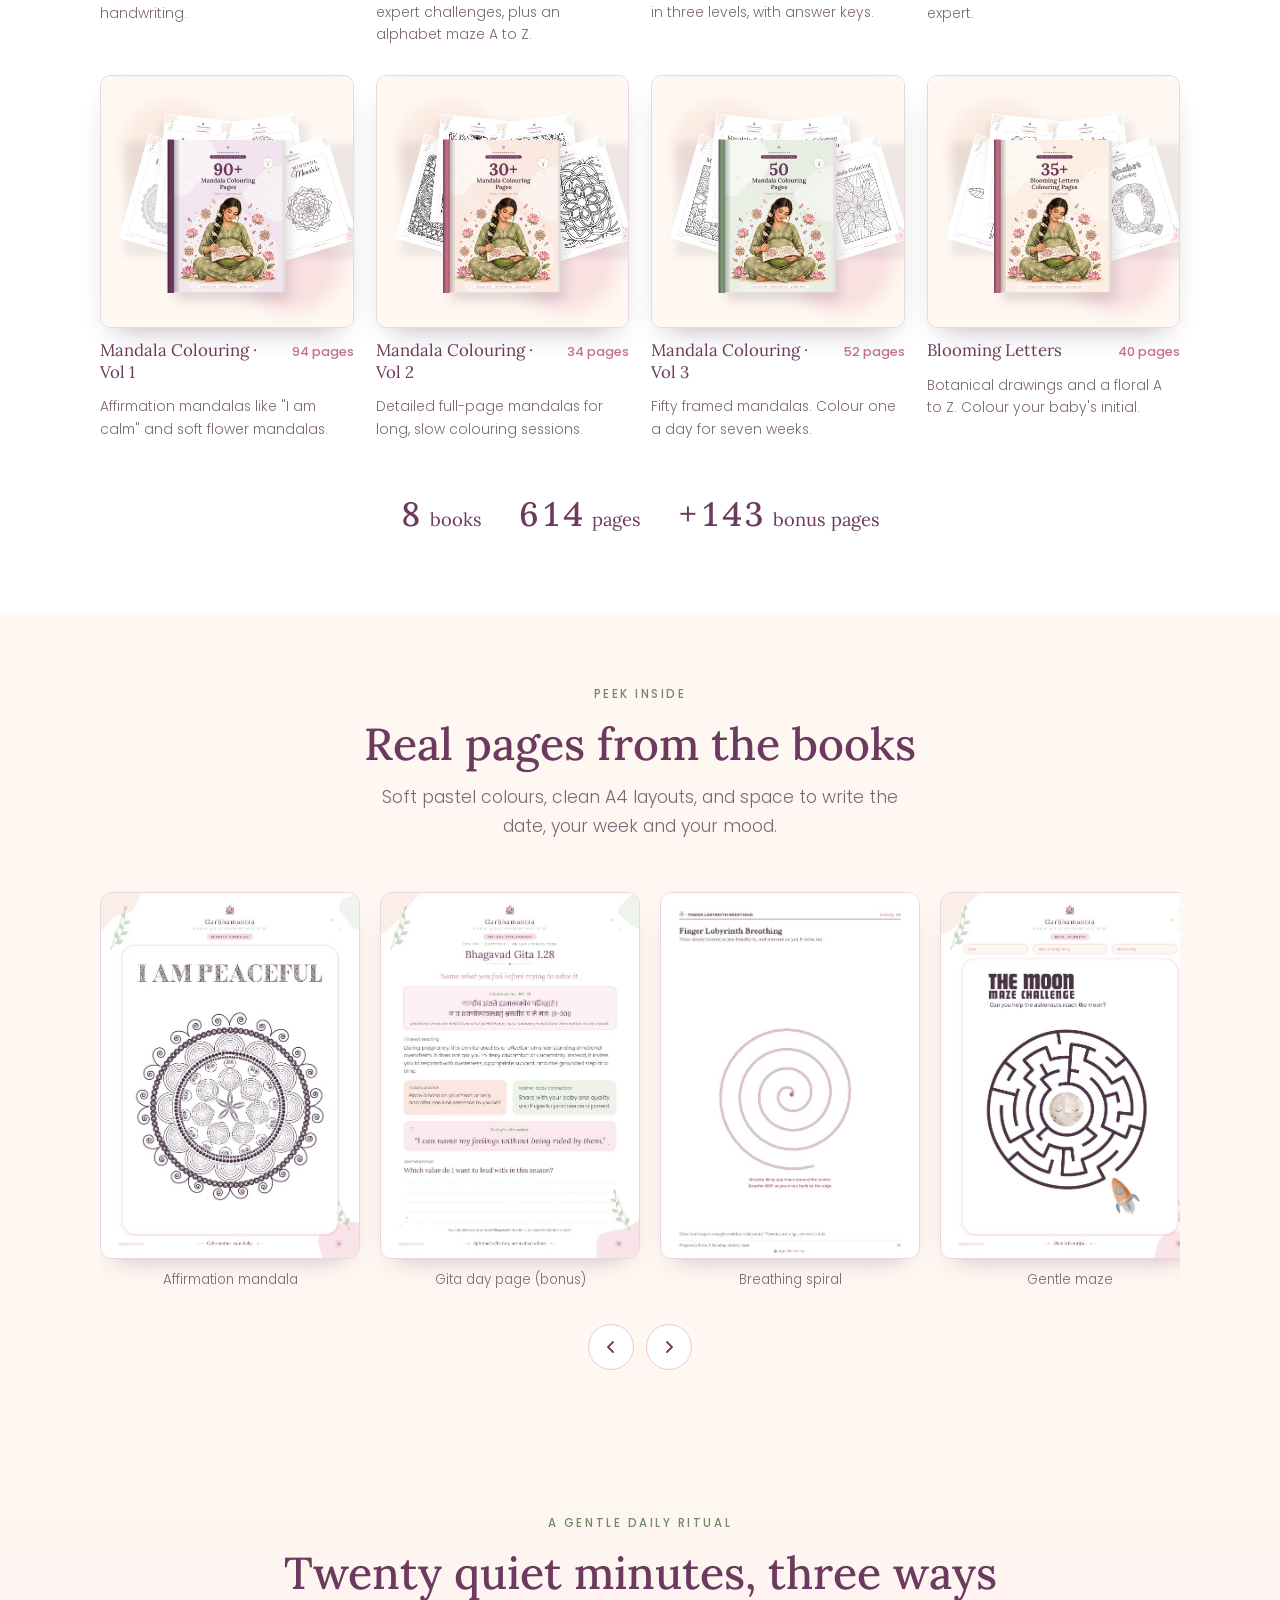
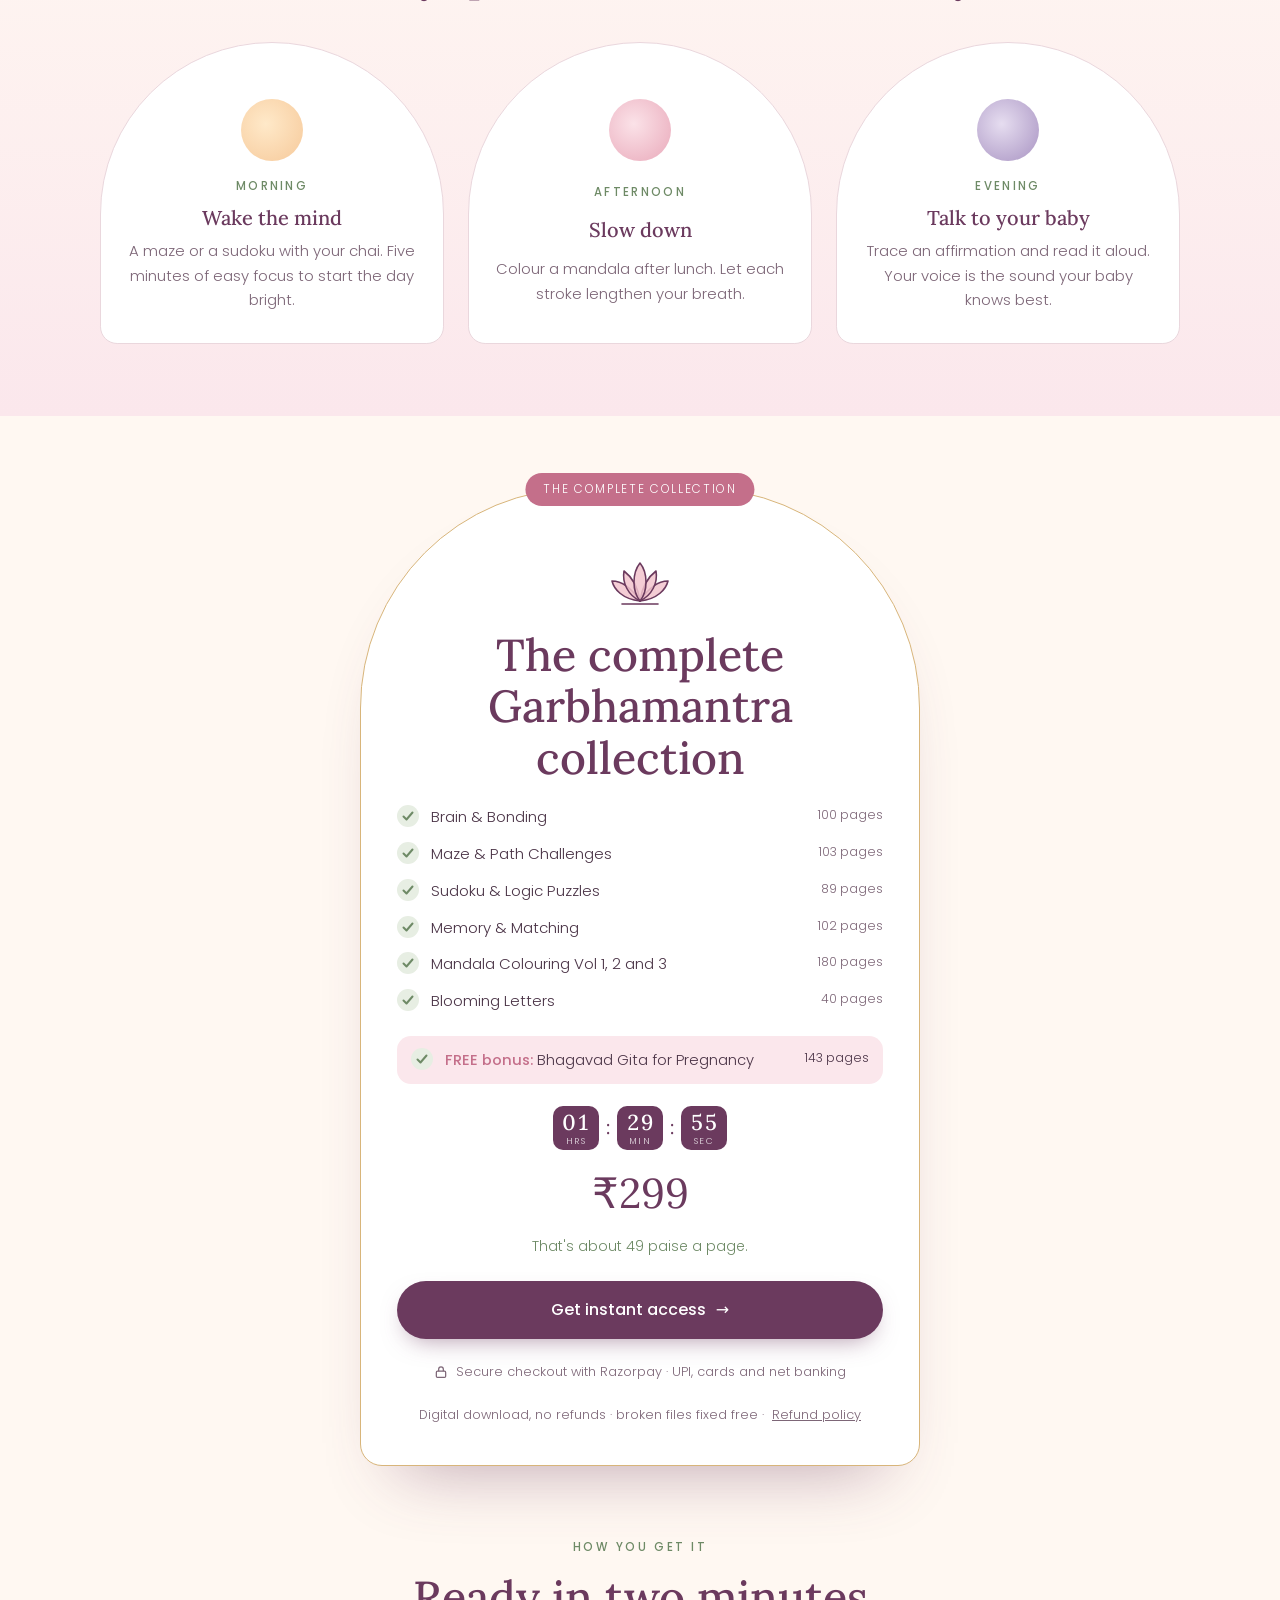
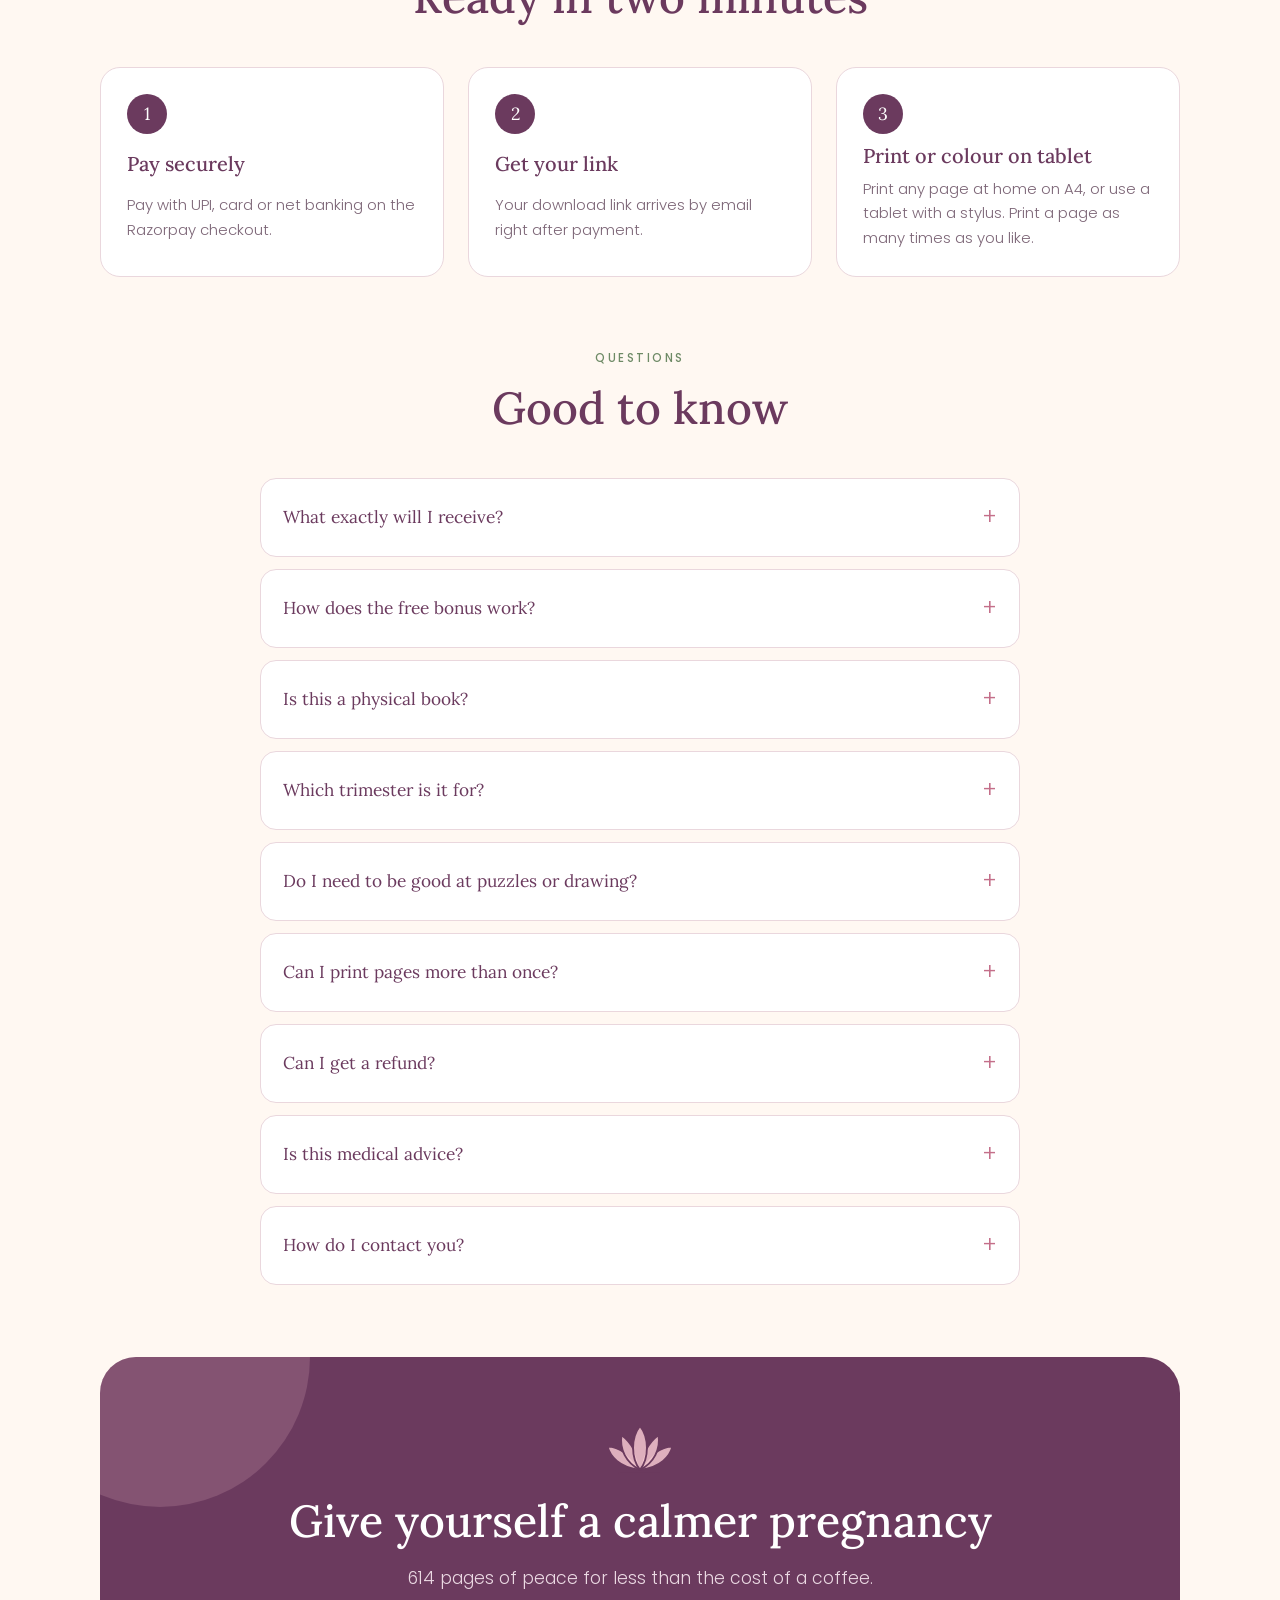
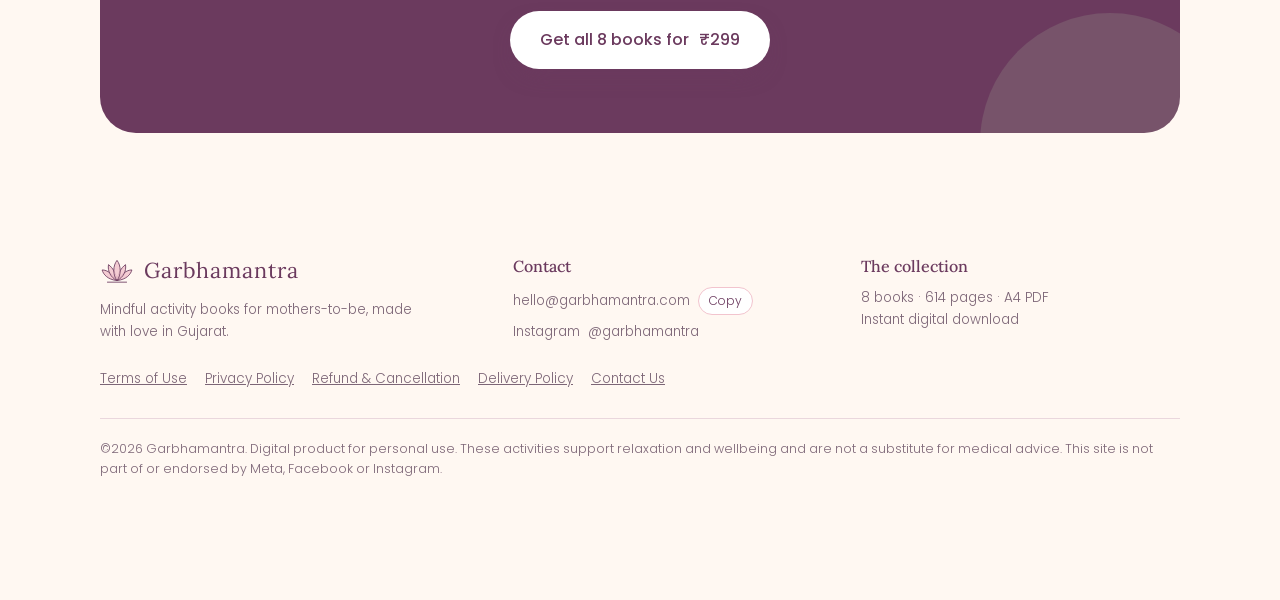
==== commit 99415858: "Add terms, privacy, refund, delivery and contact pages Required for Razorpay activation. Linked from" ====
--- a/index.html
+++ b/index.html
@@ -189,6 +189,9 @@
 .foot .copy-row{display:flex;gap:8px;align-items:center;flex-wrap:wrap}
 .copy-btn{font:inherit;font-size:.76rem;border:1px solid var(--blush);background:var(--paper);color:var(--plum);border-radius:999px;padding:3px 10px;cursor:pointer}
 .disclaimer{margin-top:28px;padding-top:20px;border-top:1px solid var(--line);font-size:.78rem}
+.policy-links{display:flex;flex-wrap:wrap;gap:6px 18px;margin-top:24px}
+.policy-links a{color:var(--muted)}
+.secure a{color:var(--muted)}
 
 /* sticky bar (phones) */
 .buybar{position:fixed;left:0;right:0;bottom:0;z-index:20;background:rgba(255,255,255,.96);backdrop-filter:blur(8px);border-top:1px solid var(--line);padding:10px 16px calc(10px + env(safe-area-inset-bottom,0px));display:none;align-items:center;justify-content:space-between;gap:12px}
@@ -494,6 +497,7 @@
       <p class="per-page" data-perpage>That's about 49 paise a page.</p>
       <a class="btn btn-primary" data-buy href="#offer" style="width:100%">Get instant access <span aria-hidden="true">→</span></a>
       <p class="secure"><svg width="14" height="14" viewBox="0 0 18 18" aria-hidden="true"><rect x="3" y="8" width="12" height="8" rx="1.5" fill="none" stroke="#7D6677" stroke-width="1.6"/><path d="M6 8V5.5a3 3 0 016 0V8" fill="none" stroke="#7D6677" stroke-width="1.6"/></svg>Secure checkout with Razorpay · UPI, cards and net banking</p>
+      <p class="secure">Digital download, no refunds · broken files fixed free · <a href="/refund/">Refund policy</a></p>
     </div>
   </div>
 </section>
@@ -532,6 +536,7 @@
       <details><summary>Which trimester is it for?</summary><p>All three. Start whenever you like. Many mothers keep going after the baby arrives, during quiet feeding hours.</p></details>
       <details><summary>Do I need to be good at puzzles or drawing?</summary><p>Not at all. Every book starts gentle and grows slowly. There is no right or wrong way to colour.</p></details>
       <details><summary>Can I print pages more than once?</summary><p>Yes. Print your favourite mandala or maze as many times as you like for personal use.</p></details>
+      <details><summary>Can I get a refund?</summary><p>Because the books are digital files sent instantly, we don't offer refunds once you've ordered. If a file is broken, missing pages or never arrives, we'll fix it or send it again, free. See the <a href="/refund/">refund policy</a>.</p></details>
       <details><summary>Is this medical advice?</summary><p>No. These are relaxation and brain activities for wellbeing. Always follow your doctor's guidance for your pregnancy.</p></details>
       <details><summary>How do I contact you?</summary><p>Write to us at <span data-email>hello@garbhamantra.com</span> and we will reply within one working day.</p></details>
     </div>
@@ -568,7 +573,14 @@
         <p>Instant digital download</p>
       </div>
     </div>
-    <p class="disclaimer">© <span id="yr">2026</span> Garbhamantra. Digital product for personal use. These activities support relaxation and wellbeing and are not a substitute for medical advice. This site is not part of or endorsed by Meta, Facebook or Instagram.</p>
+    <nav class="policy-links" aria-label="Policies">
+      <a href="/terms/">Terms of Use</a>
+      <a href="/privacy/">Privacy Policy</a>
+      <a href="/refund/">Refund &amp; Cancellation</a>
+      <a href="/delivery/">Delivery Policy</a>
+      <a href="/contact/">Contact Us</a>
+    </nav>
+    <p class="disclaimer">©<span id="yr">2026</span> Garbhamantra. Digital product for personal use. These activities support relaxation and wellbeing and are not a substitute for medical advice. This site is not part of or endorsed by Meta, Facebook or Instagram.</p>
   </div>
 </footer>
 
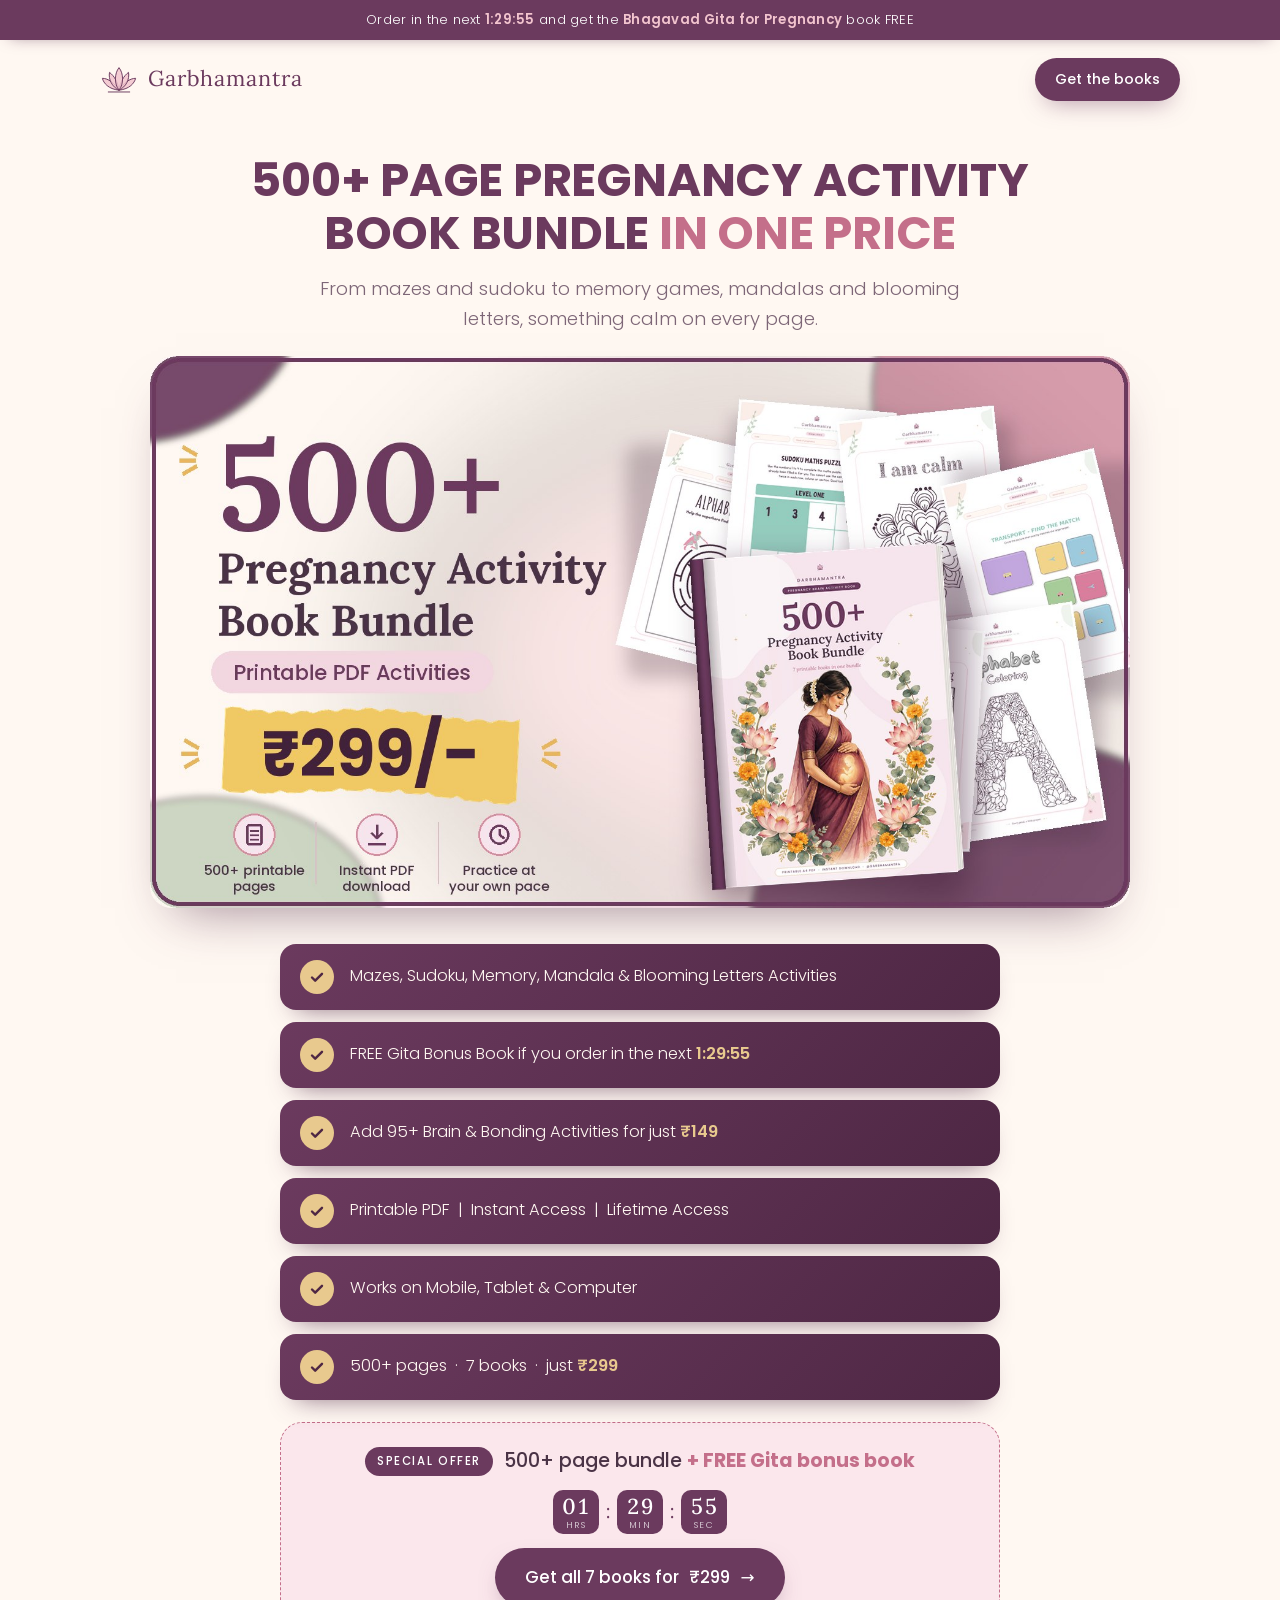
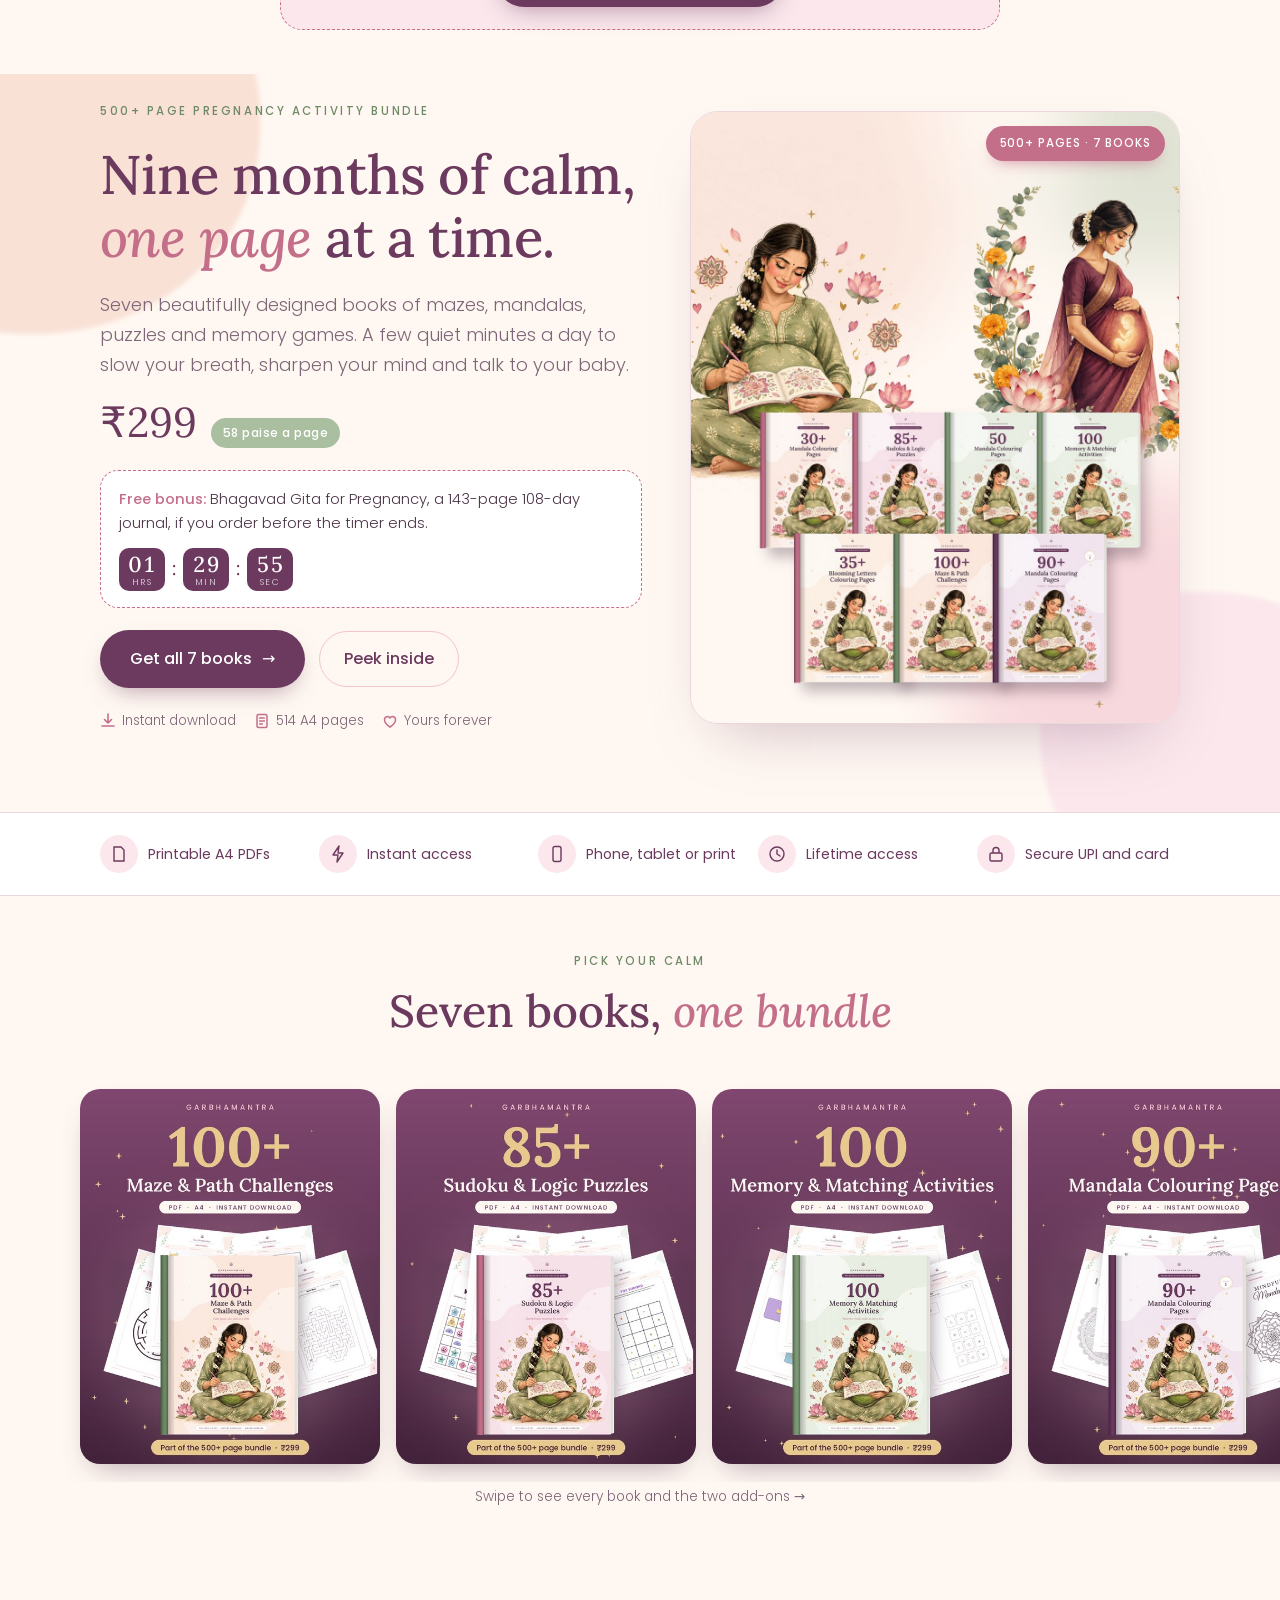
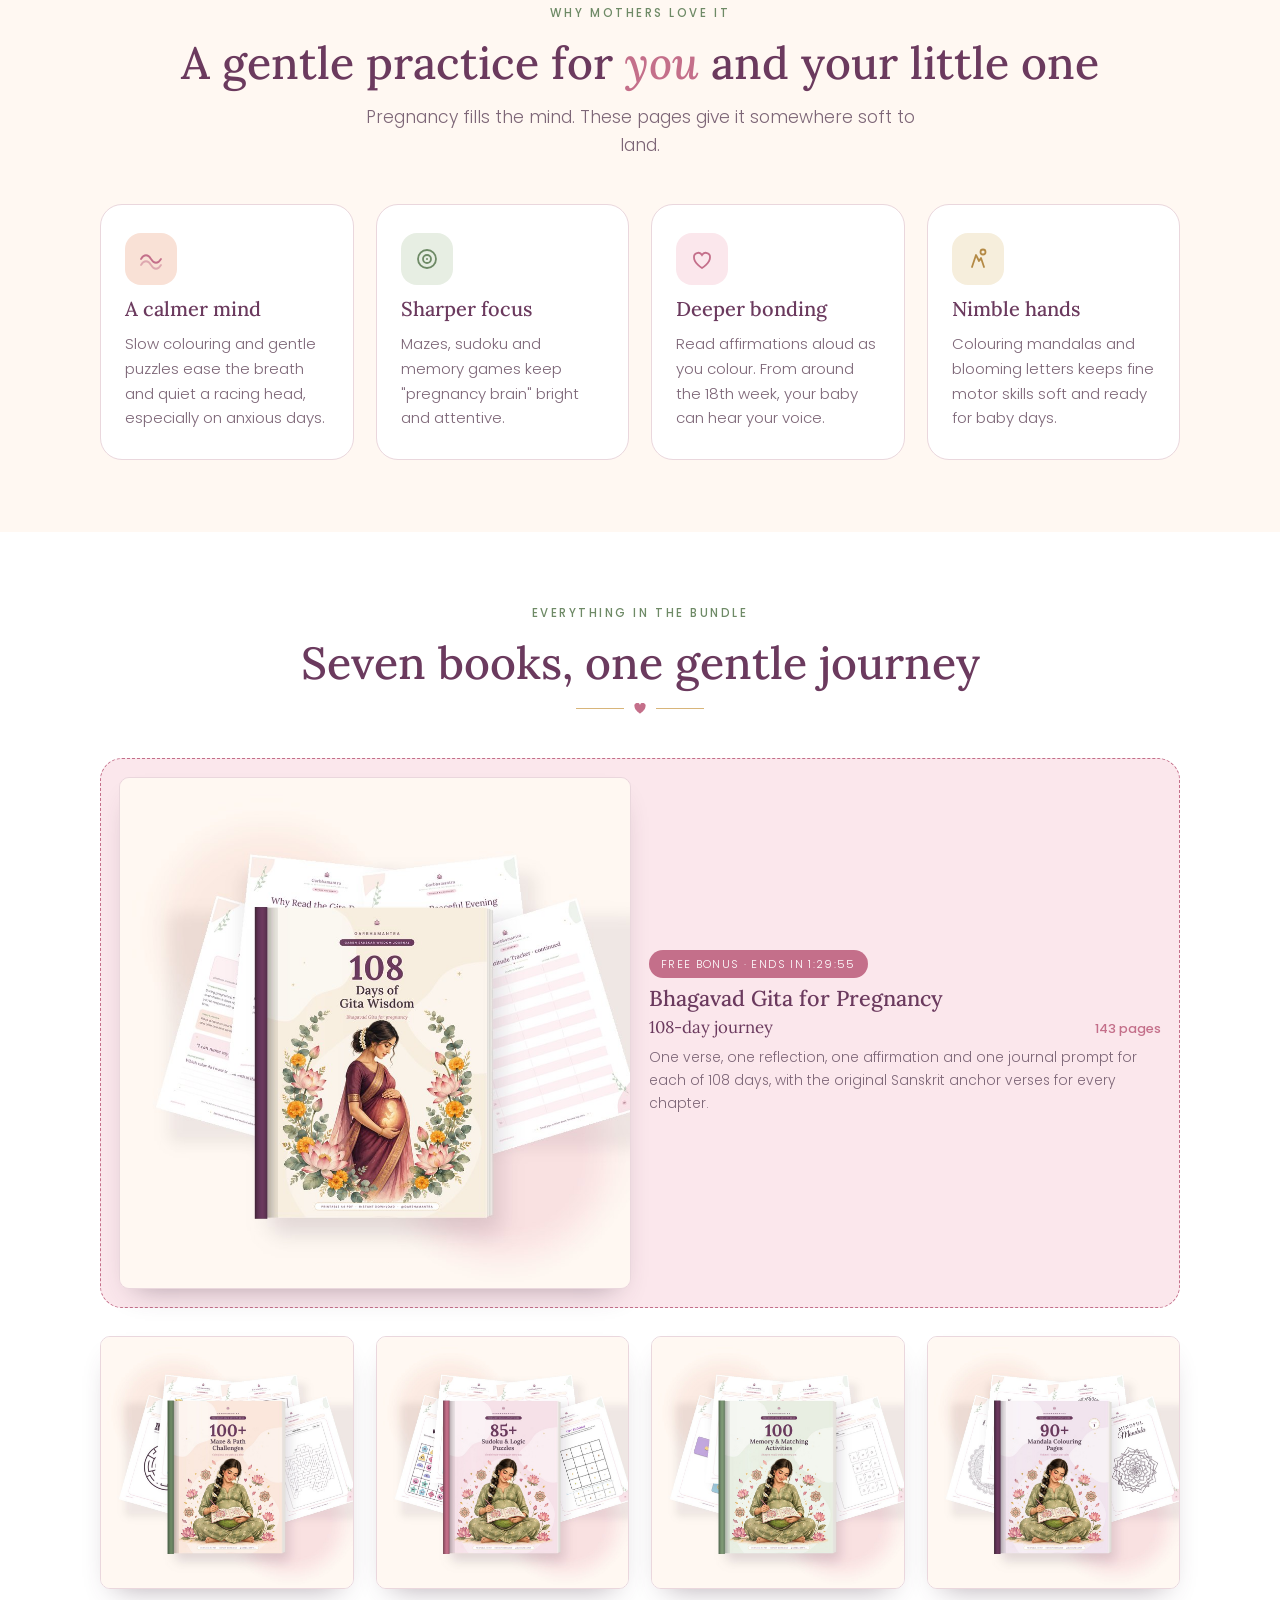
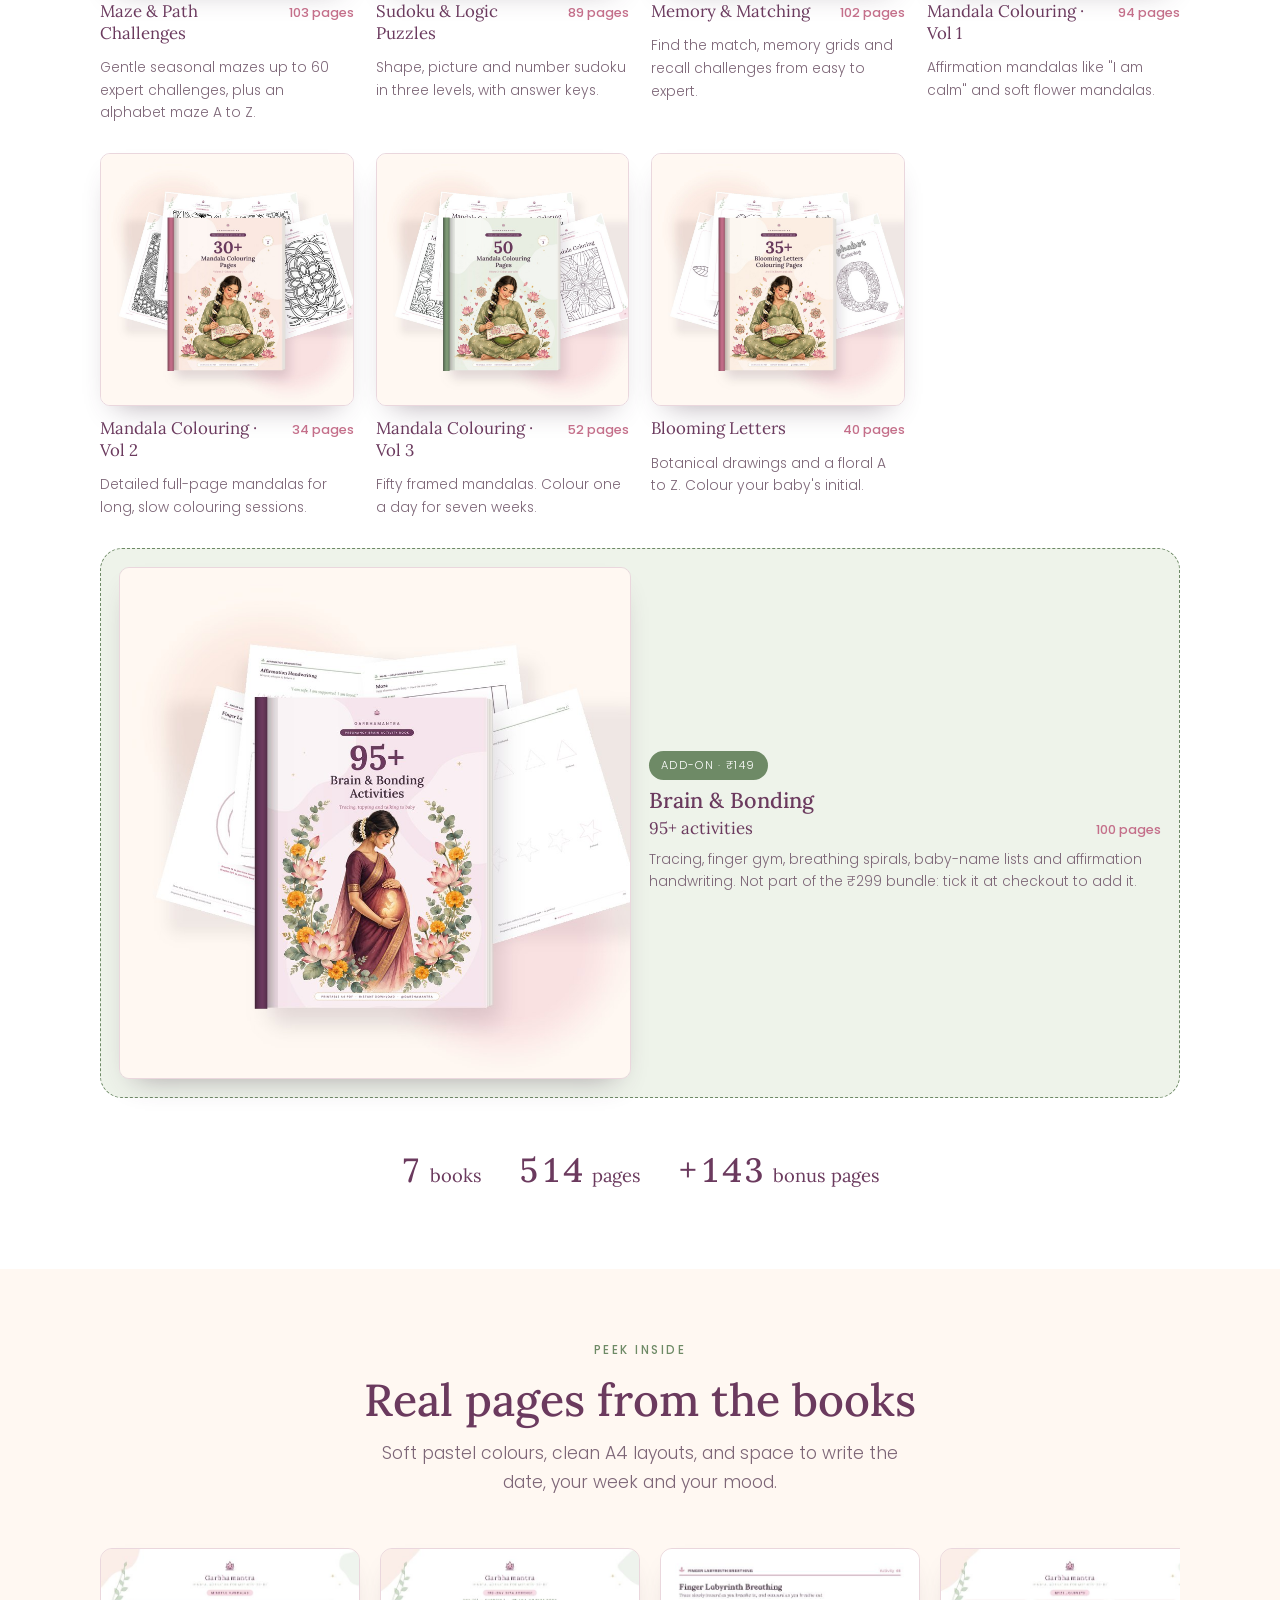
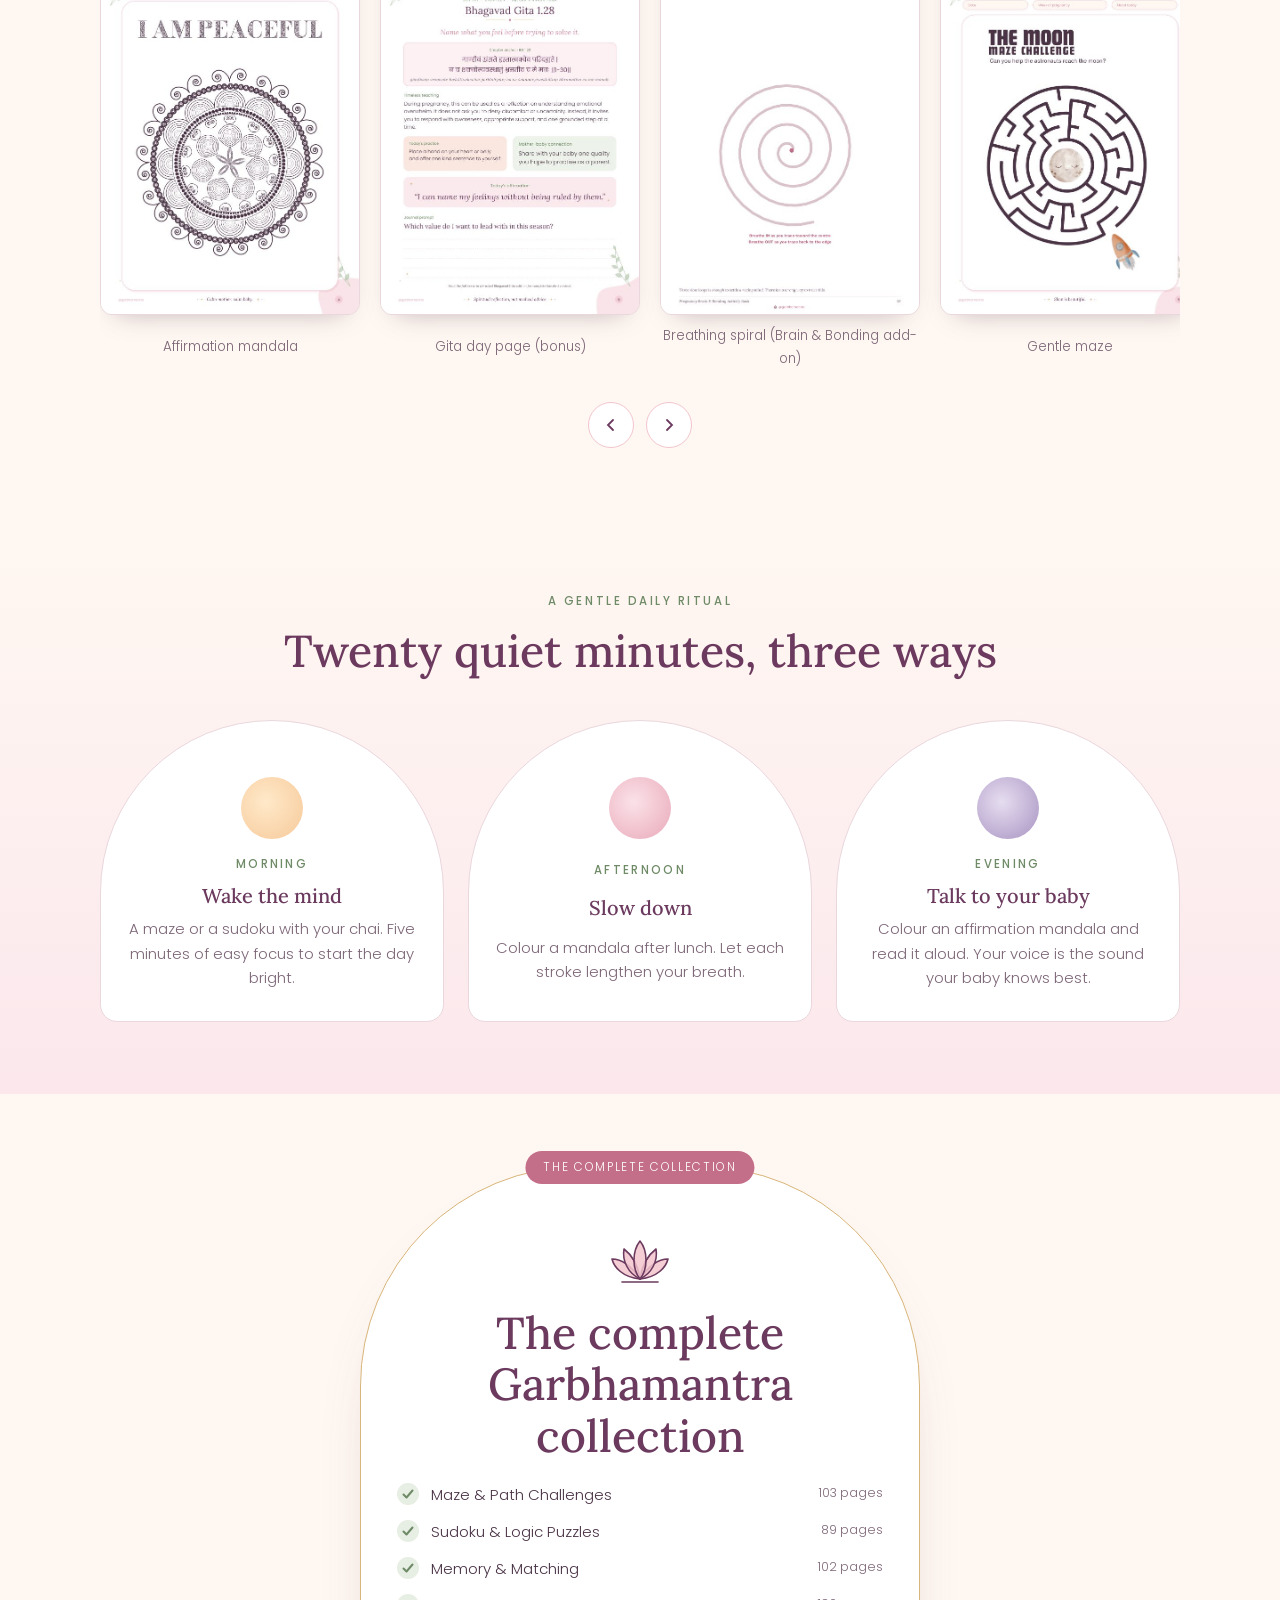
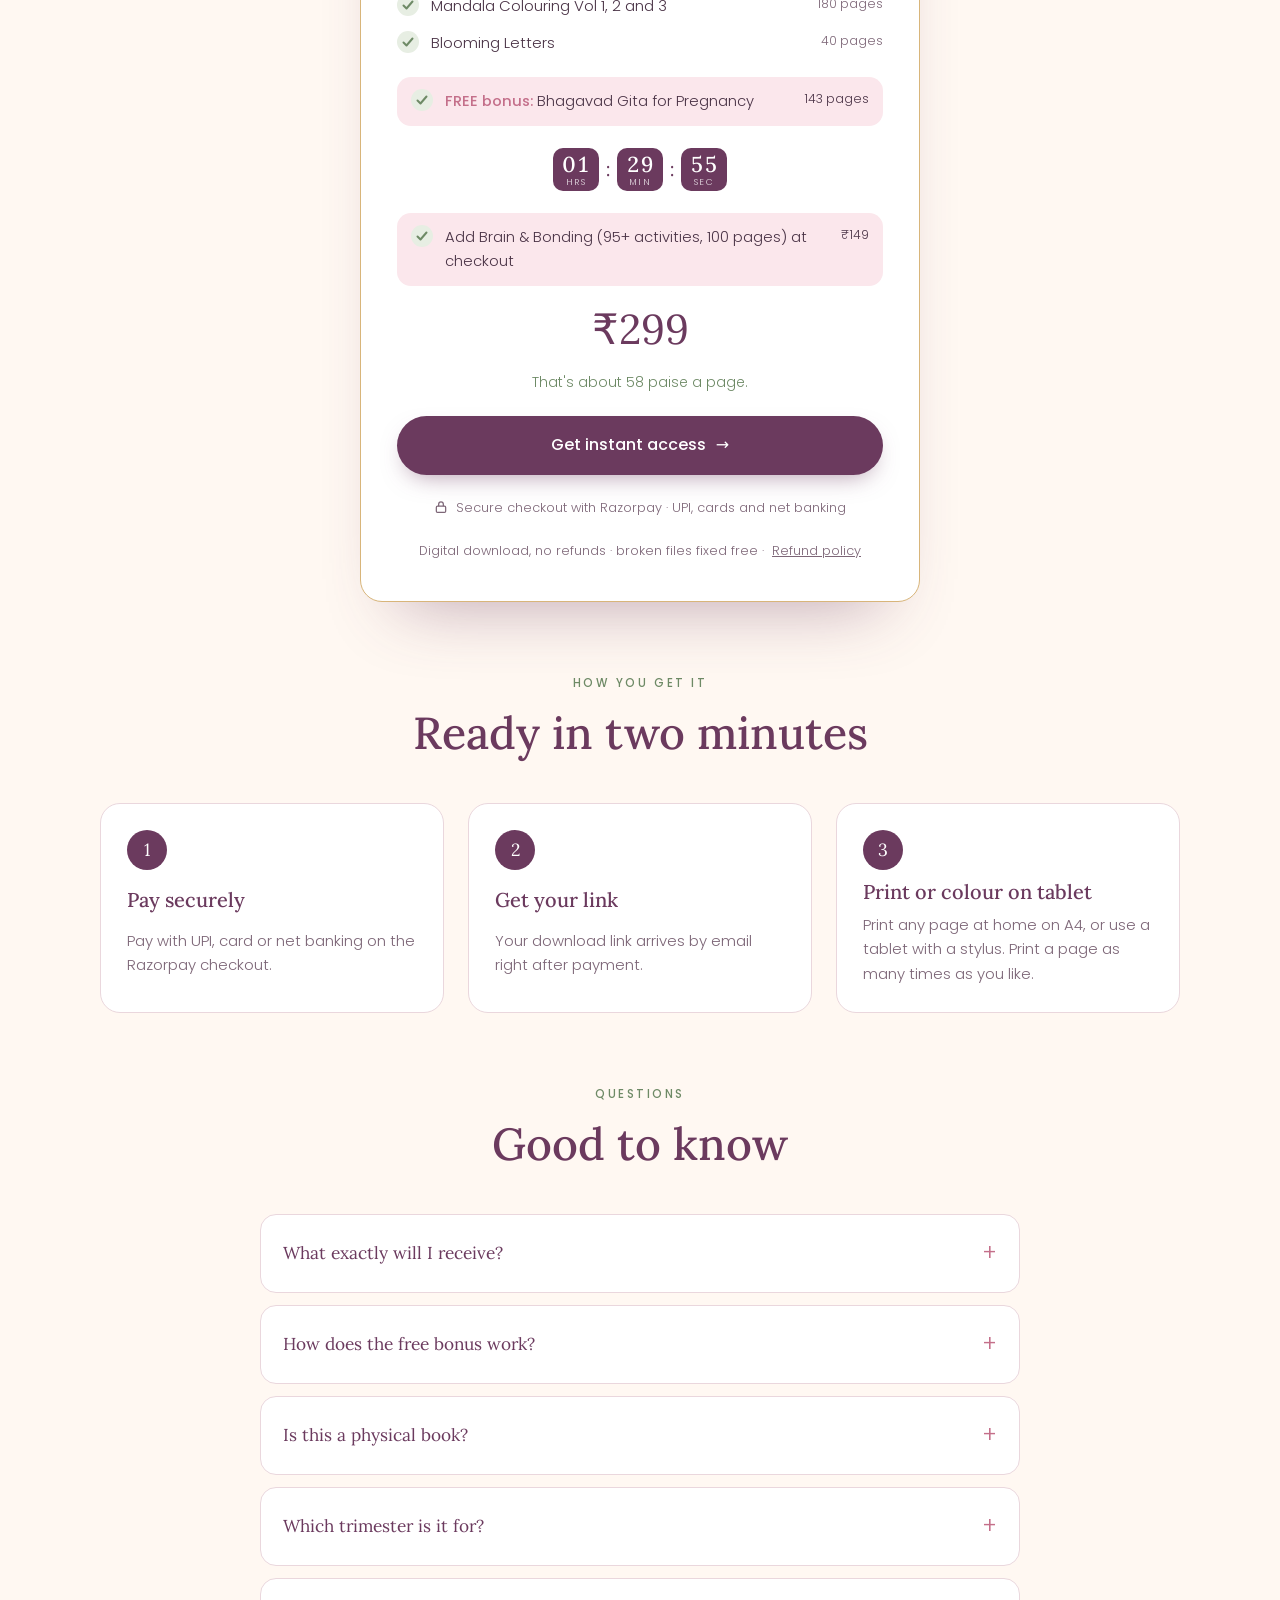
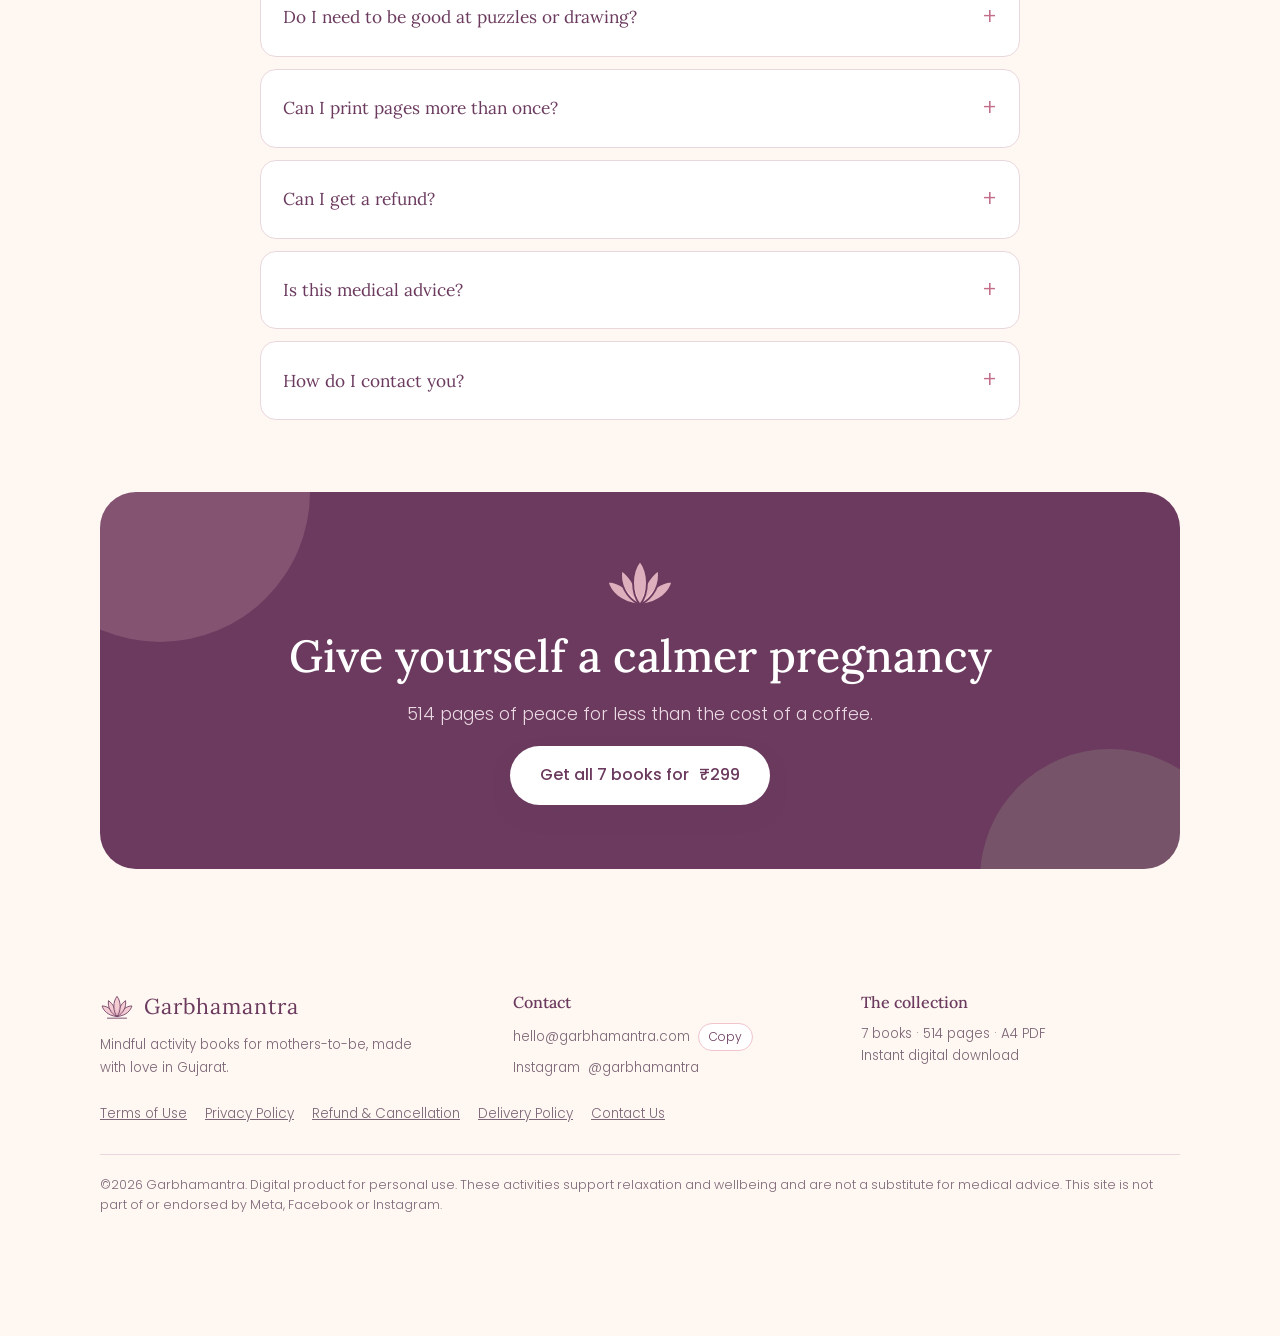
==== commit c2b29f5d: "New offer: 7-book bundle (500+ pages) + Brain & Bonding and Gita ₹149 add-ons Copy, offer card, chec" ====
--- a/index.html
+++ b/index.html
@@ -5,13 +5,13 @@
 <meta name="viewport" content="width=device-width, initial-scale=1">
 <meta name="color-scheme" content="only light">
 <meta name="theme-color" content="#6B3A5E">
-<meta property="og:title" content="600+ Page Pregnancy Activity Bundle · Garbhamantra">
-<meta property="og:description" content="8 printable activity books for mothers-to-be, plus a free Bhagavad Gita for Pregnancy bonus. ₹299, instant download.">
-<meta property="og:image" content="https://garbhamantra.com/img/og.jpg">
+<meta property="og:title" content="500+ Page Pregnancy Activity Bundle · Garbhamantra">
+<meta property="og:description" content="7 printable activity books for mothers-to-be, plus a free Bhagavad Gita for Pregnancy bonus. ₹299, instant download.">
+<meta property="og:image" content="https://garbhamantra.com/img/og.jpg?v=20261023">
 <meta property="og:url" content="https://garbhamantra.com/">
 <meta name="twitter:card" content="summary_large_image">
 <title>Garbhamantra Activity Books</title>
-<meta name="description" content="8 beautifully designed activity books for mothers-to-be, 614 printable pages, plus a free Bhagavad Gita for Pregnancy bonus book.">
+<meta name="description" content="7 beautifully designed activity books for mothers-to-be, 514 printable pages, plus a free Bhagavad Gita for Pregnancy bonus book and an optional Brain &amp; Bonding add-on.">
 <link rel="preconnect" href="https://fonts.googleapis.com">
 <link rel="preconnect" href="https://fonts.gstatic.com" crossorigin>
 <link rel="stylesheet" href="https://fonts.googleapis.com/css2?family=Lora:ital,wght@0,400;0,500;0,600;1,400;1,500&family=Poppins:wght@300;400;500;600&display=swap">
@@ -217,6 +217,7 @@
 .book.bonus .tagb{display:inline-block;background:var(--rose);color:#fff;font-size:.7rem;letter-spacing:.12em;padding:5px 12px;border-radius:999px;margin-bottom:8px}
 .book.bonus h3{font-size:1.35rem;margin-bottom:6px}
 .book .cv img{aspect-ratio:1/1;object-fit:cover}
+.book.addon-card{background:#EEF3EA;border-color:var(--sage-deep)}.book.addon-card .tagb{background:var(--sage-deep)}
 .addon{display:grid;grid-template-columns:22px 1fr auto;gap:12px;align-items:start;text-align:left;background:var(--blush-soft);border-radius:14px;padding:12px 14px;font-size:.92rem}
 .buybar .bt2{font-size:.7rem;color:var(--rose);font-variant-numeric:tabular-nums}
 
@@ -265,7 +266,7 @@
   <symbol id="check" viewBox="0 0 22 22"><circle cx="11" cy="11" r="11" fill="#E7EEE3"/><path d="M6.5 11.5l3 3 6-7" fill="none" stroke="#6E8A66" stroke-width="2" stroke-linecap="round" stroke-linejoin="round"/></symbol>
 </svg>
 
-<div class="topbar" id="topbar"><span data-bonus-on>Order in the next <span class="tt" data-timer-text>1:30:00</span> and get the <b>Bhagavad Gita for Pregnancy</b> book FREE</span><span data-bonus-off hidden>All 8 books for <b data-price>₹299</b> · Add the Gita book at checkout for <b data-addon>₹149</b></span></div>
+<div class="topbar" id="topbar"><span data-bonus-on>Order in the next <span class="tt" data-timer-text>1:30:00</span> and get the <b>Bhagavad Gita for Pregnancy</b> book FREE</span><span data-bonus-off hidden>All 7 books for <b data-price>₹299</b> · Add the Gita or Brain &amp; Bonding at checkout for <b data-addon>₹149</b> each</span></div>
 
 <div class="wrap">
   <nav class="nav" aria-label="Main">
@@ -278,24 +279,24 @@
 <!-- ===== TOP FUNNEL ===== -->
 <section class="tf">
   <div class="wrap">
-    <h1 class="tf-h">600+ Page Pregnancy Activity Book Bundle <span>in One Price</span></h1>
-    <p class="tf-sub">From mazes and sudoku to mandalas, tracing and baby-bonding, something calm on every page.</p>
-    <a href="#offer" data-buy class="tf-banner-link"><img class="tf-banner" src="img/banner-hero.jpg" alt="600+ page Pregnancy Activity Book Bundle, printable PDF activities, ₹299" width="1600" height="900" fetchpriority="high"></a>
+    <h1 class="tf-h">500+ Page Pregnancy Activity Book Bundle <span>in One Price</span></h1>
+    <p class="tf-sub">From mazes and sudoku to memory games, mandalas and blooming letters, something calm on every page.</p>
+    <a href="#offer" data-buy class="tf-banner-link"><img class="tf-banner" src="img/banner-hero.jpg?v=20261023" alt="500+ page Pregnancy Activity Book Bundle, printable PDF activities, ₹299" width="1600" height="900" fetchpriority="high"></a>
   </div>
 </section>
 <!-- ===== QUICK CHECKLIST ===== -->
-<section class="quick"><div class="wrap"><ul class="quick-list"><li><span class="ck"><svg width="18" height="18" viewBox="0 0 18 18" aria-hidden="true"><path d="M4 9.5l3.2 3.2L14 5.8" fill="none" stroke="#4E2744" stroke-width="2.4" stroke-linecap="round" stroke-linejoin="round"/></svg></span><span>Mazes, Sudoku, Memory, Mandala, Tracing &amp; Bonding Activities</span></li><li><span class="ck"><svg width="18" height="18" viewBox="0 0 18 18" aria-hidden="true"><path d="M4 9.5l3.2 3.2L14 5.8" fill="none" stroke="#4E2744" stroke-width="2.4" stroke-linecap="round" stroke-linejoin="round"/></svg></span><span><span data-bonus-on>FREE Gita Bonus Book if you order in the next <b data-timer-text>1:30:00</b></span><span data-bonus-off hidden>Add the Gita Bonus Book for just <b data-addon>₹149</b></span></span></li><li><span class="ck"><svg width="18" height="18" viewBox="0 0 18 18" aria-hidden="true"><path d="M4 9.5l3.2 3.2L14 5.8" fill="none" stroke="#4E2744" stroke-width="2.4" stroke-linecap="round" stroke-linejoin="round"/></svg></span><span>Printable PDF &nbsp;|&nbsp; Instant Access &nbsp;|&nbsp; Lifetime Access</span></li><li><span class="ck"><svg width="18" height="18" viewBox="0 0 18 18" aria-hidden="true"><path d="M4 9.5l3.2 3.2L14 5.8" fill="none" stroke="#4E2744" stroke-width="2.4" stroke-linecap="round" stroke-linejoin="round"/></svg></span><span>Works on Mobile, Tablet &amp; Computer</span></li><li><span class="ck"><svg width="18" height="18" viewBox="0 0 18 18" aria-hidden="true"><path d="M4 9.5l3.2 3.2L14 5.8" fill="none" stroke="#4E2744" stroke-width="2.4" stroke-linecap="round" stroke-linejoin="round"/></svg></span><span>600+ pages &nbsp;·&nbsp; 8 books &nbsp;·&nbsp; just <b data-price>₹299</b></span></li></ul></div></section>
+<section class="quick"><div class="wrap"><ul class="quick-list"><li><span class="ck"><svg width="18" height="18" viewBox="0 0 18 18" aria-hidden="true"><path d="M4 9.5l3.2 3.2L14 5.8" fill="none" stroke="#4E2744" stroke-width="2.4" stroke-linecap="round" stroke-linejoin="round"/></svg></span><span>Mazes, Sudoku, Memory, Mandala &amp; Blooming Letters Activities</span></li><li><span class="ck"><svg width="18" height="18" viewBox="0 0 18 18" aria-hidden="true"><path d="M4 9.5l3.2 3.2L14 5.8" fill="none" stroke="#4E2744" stroke-width="2.4" stroke-linecap="round" stroke-linejoin="round"/></svg></span><span><span data-bonus-on>FREE Gita Bonus Book if you order in the next <b data-timer-text>1:30:00</b></span><span data-bonus-off hidden>Add the Gita Bonus Book for just <b data-addon>₹149</b></span></span></li><li><span class="ck"><svg width="18" height="18" viewBox="0 0 18 18" aria-hidden="true"><path d="M4 9.5l3.2 3.2L14 5.8" fill="none" stroke="#4E2744" stroke-width="2.4" stroke-linecap="round" stroke-linejoin="round"/></svg></span><span>Add 95+ Brain &amp; Bonding Activities for just <b data-bonding>₹149</b></span></li><li><span class="ck"><svg width="18" height="18" viewBox="0 0 18 18" aria-hidden="true"><path d="M4 9.5l3.2 3.2L14 5.8" fill="none" stroke="#4E2744" stroke-width="2.4" stroke-linecap="round" stroke-linejoin="round"/></svg></span><span>Printable PDF &nbsp;|&nbsp; Instant Access &nbsp;|&nbsp; Lifetime Access</span></li><li><span class="ck"><svg width="18" height="18" viewBox="0 0 18 18" aria-hidden="true"><path d="M4 9.5l3.2 3.2L14 5.8" fill="none" stroke="#4E2744" stroke-width="2.4" stroke-linecap="round" stroke-linejoin="round"/></svg></span><span>Works on Mobile, Tablet &amp; Computer</span></li><li><span class="ck"><svg width="18" height="18" viewBox="0 0 18 18" aria-hidden="true"><path d="M4 9.5l3.2 3.2L14 5.8" fill="none" stroke="#4E2744" stroke-width="2.4" stroke-linecap="round" stroke-linejoin="round"/></svg></span><span>500+ pages &nbsp;·&nbsp; 7 books &nbsp;·&nbsp; just <b data-price>₹299</b></span></li></ul></div></section>
 <section class="tf-offer-sec">
   <div class="wrap">
     <div class="tf-offer">
-      <p class="tf-offer-t"><span class="tag">SPECIAL OFFER</span> 600+ page bundle <b>+ FREE Gita bonus book</b></p>
+      <p class="tf-offer-t"><span class="tag">SPECIAL OFFER</span> 500+ page bundle <b>+ FREE Gita bonus book</b></p>
       <div class="timer" data-bonus-on aria-live="polite">
         <span class="u"><b data-h>01</b><small>HRS</small></span><span class="sep">:</span>
         <span class="u"><b data-m>30</b><small>MIN</small></span><span class="sep">:</span>
         <span class="u"><b data-s>00</b><small>SEC</small></span>
       </div>
       <p class="tf-offer-off" data-bonus-off hidden>Bonus window ended. Add the Gita book at checkout for <span data-addon>₹149</span>.</p>
-      <a class="btn btn-primary tf-btn" data-buy href="#offer">Get all 8 books for <span data-price>₹299</span> <span aria-hidden="true">→</span></a>
+      <a class="btn btn-primary tf-btn" data-buy href="#offer">Get all 7 books for <span data-price>₹299</span> <span aria-hidden="true">→</span></a>
     </div>
   </div>
 </section>
@@ -305,9 +306,9 @@
   <div class="blob b1"></div><div class="blob b2"></div><div class="blob b3"></div>
   <div class="wrap hero-grid">
     <div class="hero-copy">
-      <span class="eyebrow">600+ page pregnancy activity bundle</span>
+      <span class="eyebrow">500+ page pregnancy activity bundle</span>
       <h2 class="h1like">Nine months of calm, <em>one page</em> at a time.</h2>
-      <p class="lead">Eight beautifully designed books of mazes, mandalas, puzzles and bonding activities. A few quiet minutes a day to slow your breath, sharpen your mind and talk to your baby.</p>
+      <p class="lead">Seven beautifully designed books of mazes, mandalas, puzzles and memory games. A few quiet minutes a day to slow your breath, sharpen your mind and talk to your baby.</p>
       <div class="price-line">
         <span class="price-now" data-price>₹299</span>
         <span class="price-old" data-mrp hidden></span>
@@ -323,18 +324,18 @@
       </div>
       <p class="bonus-ended" data-bonus-off hidden>The free bonus window has ended. You can still add the Bhagavad Gita for Pregnancy book at checkout for <span data-addon>₹149</span>.</p>
       <div class="cta-row">
-        <a class="btn btn-primary" data-buy href="#offer">Get all 8 books <span aria-hidden="true">→</span></a>
+        <a class="btn btn-primary" data-buy href="#offer">Get all 7 books <span aria-hidden="true">→</span></a>
         <a class="btn btn-ghost" href="#peek">Peek inside</a>
       </div>
       <div class="micro">
         <span><svg width="16" height="16" viewBox="0 0 16 16" aria-hidden="true"><path d="M8 1v9m0 0l-3.5-3.5M8 10l3.5-3.5M2 13h12" fill="none" stroke="#C46F8A" stroke-width="1.6" stroke-linecap="round"/></svg>Instant download</span>
-        <span><svg width="16" height="16" viewBox="0 0 16 16" aria-hidden="true"><rect x="3" y="1.5" width="10" height="13" rx="1.5" fill="none" stroke="#C46F8A" stroke-width="1.5"/><path d="M5.5 5h5M5.5 8h5M5.5 11h3" stroke="#C46F8A" stroke-width="1.3" stroke-linecap="round"/></svg>614 A4 pages</span>
+        <span><svg width="16" height="16" viewBox="0 0 16 16" aria-hidden="true"><rect x="3" y="1.5" width="10" height="13" rx="1.5" fill="none" stroke="#C46F8A" stroke-width="1.5"/><path d="M5.5 5h5M5.5 8h5M5.5 11h3" stroke="#C46F8A" stroke-width="1.3" stroke-linecap="round"/></svg>514 A4 pages</span>
         <span><svg width="16" height="16" viewBox="0 0 16 16" aria-hidden="true"><path d="M8 14s-5.5-3.4-5.5-7.2A3 3 0 018 5a3 3 0 015.5 1.8C13.5 10.6 8 14 8 14z" fill="none" stroke="#C46F8A" stroke-width="1.5"/></svg>Yours forever</span>
       </div>
     </div>
     <div class="hero-shot">
-      <img src="img/hero-scene.jpg" alt="Two mothers-to-be with all eight Garbhamantra activity books" width="1080" height="1350">
-      <span class="ribbon">600+ PAGES · 8 BOOKS</span>
+      <img src="img/hero-scene.jpg?v=20261023" alt="Two mothers-to-be with all seven Garbhamantra activity books" width="1080" height="1350">
+      <span class="ribbon">500+ PAGES · 7 BOOKS</span>
     </div>
   </div>
 </header>
@@ -357,10 +358,10 @@
 <!-- ===== CATEGORY STRIP ===== -->
 <section class="cats-sec">
   <div class="wrap">
-    <div class="sec-head center"><span class="eyebrow">Pick your calm</span><h2>Nine books, <em>one bundle</em></h2></div>
-  </div>
-  <div class="cats"><a class="cat" href="#books"><img src="img/c-card-01-maze.jpg" alt="100+ Maze &amp; Path Challenges" loading="lazy" width="540" height="675"></a><a class="cat" href="#books"><img src="img/c-card-02-logic.jpg" alt="85+ Sudoku &amp; Logic Puzzles" loading="lazy" width="540" height="675"></a><a class="cat" href="#books"><img src="img/c-card-03-memory.jpg" alt="100 Memory &amp; Matching Activities" loading="lazy" width="540" height="675"></a><a class="cat" href="#books"><img src="img/c-card-04-mandala1.jpg" alt="90+ Mandala Colouring Pages, Vol 1" loading="lazy" width="540" height="675"></a><a class="cat" href="#books"><img src="img/c-card-05-mandala2.jpg" alt="30+ Mandala Colouring Pages, Vol 2" loading="lazy" width="540" height="675"></a><a class="cat" href="#books"><img src="img/c-card-06-mandala3.jpg" alt="50 Mandala Colouring Pages, Vol 3" loading="lazy" width="540" height="675"></a><a class="cat" href="#books"><img src="img/c-card-07-bloom.jpg" alt="35+ Blooming Letters Colouring Pages" loading="lazy" width="540" height="675"></a><a class="cat" href="#books"><img src="img/c-card-08-bonding.jpg" alt="95+ Brain &amp; Bonding Activities" loading="lazy" width="540" height="675"></a><a class="cat" href="#books"><img src="img/c-card-09-gita.jpg" alt="108 Days of Gita Wisdom (free bonus)" loading="lazy" width="540" height="675"></a></div>
-  <p class="cats-hint">Swipe to see every book →</p>
+    <div class="sec-head center"><span class="eyebrow">Pick your calm</span><h2>Seven books, <em>one bundle</em></h2></div>
+  </div>
+  <div class="cats"><a class="cat" href="#books"><img src="img/c-card-01-maze.jpg?v=20261023" alt="100+ Maze &amp; Path Challenges" loading="lazy" width="540" height="675"></a><a class="cat" href="#books"><img src="img/c-card-02-logic.jpg?v=20261023" alt="85+ Sudoku &amp; Logic Puzzles" loading="lazy" width="540" height="675"></a><a class="cat" href="#books"><img src="img/c-card-03-memory.jpg?v=20261023" alt="100 Memory &amp; Matching Activities" loading="lazy" width="540" height="675"></a><a class="cat" href="#books"><img src="img/c-card-04-mandala1.jpg?v=20261023" alt="90+ Mandala Colouring Pages, Vol 1" loading="lazy" width="540" height="675"></a><a class="cat" href="#books"><img src="img/c-card-05-mandala2.jpg?v=20261023" alt="30+ Mandala Colouring Pages, Vol 2" loading="lazy" width="540" height="675"></a><a class="cat" href="#books"><img src="img/c-card-06-mandala3.jpg?v=20261023" alt="50 Mandala Colouring Pages, Vol 3" loading="lazy" width="540" height="675"></a><a class="cat" href="#books"><img src="img/c-card-07-bloom.jpg?v=20261023" alt="35+ Blooming Letters Colouring Pages" loading="lazy" width="540" height="675"></a><a class="cat" href="#books"><img src="img/c-card-08-bonding.jpg?v=20261023" alt="95+ Brain &amp; Bonding Activities (₹149 add-on)" loading="lazy" width="540" height="675"></a><a class="cat" href="#books"><img src="img/c-card-09-gita.jpg?v=20261023" alt="108 Days of Gita Wisdom (free bonus or ₹149 add-on)" loading="lazy" width="540" height="675"></a></div>
+  <p class="cats-hint">Swipe to see every book and the two add-ons →</p>
 </section>
 
 <!-- ===== FEELINGS / BENEFITS ===== -->
@@ -375,7 +376,7 @@
       <article class="feel">
         <div class="ic"><svg width="26" height="26" viewBox="0 0 26 26"><path d="M3 13c3-5 7-5 10 0s7 5 10 0" fill="none" stroke="#C46F8A" stroke-width="1.8" stroke-linecap="round"/><path d="M3 19c3-5 7-5 10 0s7 5 10 0" fill="none" stroke="#C46F8A" stroke-width="1.8" stroke-linecap="round" opacity=".5"/></svg></div>
         <h3>A calmer mind</h3>
-        <p>Colouring and tracing slow the breath and quiet a racing head, especially on anxious days.</p>
+        <p>Slow colouring and gentle puzzles ease the breath and quiet a racing head, especially on anxious days.</p>
       </article>
       <article class="feel">
         <div class="ic"><svg width="26" height="26" viewBox="0 0 26 26"><circle cx="13" cy="13" r="9" fill="none" stroke="#6E8A66" stroke-width="1.8"/><circle cx="13" cy="13" r="4" fill="none" stroke="#6E8A66" stroke-width="1.8"/><circle cx="13" cy="13" r="1" fill="#6E8A66"/></svg></div>
@@ -390,7 +391,7 @@
       <article class="feel">
         <div class="ic"><svg width="26" height="26" viewBox="0 0 26 26"><path d="M7 21l4-12 3 6 2-3 3 9" fill="none" stroke="#B48A45" stroke-width="1.8" stroke-linecap="round" stroke-linejoin="round"/><circle cx="18" cy="6" r="2.5" fill="none" stroke="#B48A45" stroke-width="1.8"/></svg></div>
         <h3>Nimble hands</h3>
-        <p>Finger gym, tracing and handwriting pages keep fine motor skills soft and ready for baby days.</p>
+        <p>Colouring mandalas and blooming letters keeps fine motor skills soft and ready for baby days.</p>
       </article>
     </div>
   </div>
@@ -401,12 +402,11 @@
   <div class="wrap">
     <div class="sec-head center">
       <span class="eyebrow">Everything in the bundle</span>
-      <h2>Eight books, one gentle journey</h2>
+      <h2>Seven books, one gentle journey</h2>
       <div class="divider"><svg width="12" height="11" viewBox="0 0 12 11"><path d="M6 10.5S.5 7 .5 3.4A2.8 2.8 0 016 2a2.8 2.8 0 015.5 1.4C11.5 7 6 10.5 6 10.5z" fill="#C46F8A"/></svg></div>
     </div>
     <div class="book-grid">
       <article class="book bonus" id="bonus-card"><div class="cv"><img src="img/mock-gita.jpg" alt="Bhagavad Gita for Pregnancy book with sample pages" loading="lazy" width="1000" height="1000"></div><div><span class="tagb" data-bonus-on>FREE BONUS · ENDS IN <span data-timer-text>1:30:00</span></span><span class="tagb" data-bonus-off hidden>ADD-ON · <span data-addon>₹149</span></span><h3>Bhagavad Gita for Pregnancy</h3><div class="meta"><span>108-day journey</span><span class="pages">143 pages</span></div><p style="margin-top:8px">One verse, one reflection, one affirmation and one journal prompt for each of 108 days, with the original Sanskrit anchor verses for every chapter.</p></div></article>
-      <article class="book"><div class="cv"><img src="img/mock-bonding.jpg" alt="Brain and Bonding book with sample pages" loading="lazy" width="1000" height="1000"></div><div class="meta"><span>Brain &amp; Bonding</span><span class="pages">100 pages</span></div><p>Tracing, finger gym, breathing spirals, name lists and affirmation handwriting.</p></article>
       <article class="book"><div class="cv"><img src="img/mock-maze.jpg" alt="Maze &amp; Path Challenges book with sample pages" loading="lazy" width="1000" height="1000"></div><div class="meta"><span>Maze &amp; Path Challenges</span><span class="pages">103 pages</span></div><p>Gentle seasonal mazes up to 60 expert challenges, plus an alphabet maze A to Z.</p></article>
       <article class="book"><div class="cv"><img src="img/mock-logic.jpg" alt="Sudoku &amp; Logic Puzzles book with sample pages" loading="lazy" width="1000" height="1000"></div><div class="meta"><span>Sudoku &amp; Logic Puzzles</span><span class="pages">89 pages</span></div><p>Shape, picture and number sudoku in three levels, with answer keys.</p></article>
       <article class="book"><div class="cv"><img src="img/mock-memory.jpg" alt="Memory and Matching book with sample pages" loading="lazy" width="1000" height="1000"></div><div class="meta"><span>Memory &amp; Matching</span><span class="pages">102 pages</span></div><p>Find the match, memory grids and recall challenges from easy to expert.</p></article>
@@ -414,10 +414,11 @@
       <article class="book"><div class="cv"><img src="img/mock-mandala2.jpg" alt="Mandala Colouring · Vol 2 book with sample pages" loading="lazy" width="1000" height="1000"></div><div class="meta"><span>Mandala Colouring · Vol 2</span><span class="pages">34 pages</span></div><p>Detailed full-page mandalas for long, slow colouring sessions.</p></article>
       <article class="book"><div class="cv"><img src="img/mock-mandala3.jpg" alt="Mandala Colouring · Vol 3 book with sample pages" loading="lazy" width="1000" height="1000"></div><div class="meta"><span>Mandala Colouring · Vol 3</span><span class="pages">52 pages</span></div><p>Fifty framed mandalas. Colour one a day for seven weeks.</p></article>
       <article class="book"><div class="cv"><img src="img/mock-bloom.jpg" alt="Blooming Letters book with sample pages" loading="lazy" width="1000" height="1000"></div><div class="meta"><span>Blooming Letters</span><span class="pages">40 pages</span></div><p>Botanical drawings and a floral A to Z. Colour your baby's initial.</p></article>
+      <article class="book bonus addon-card" id="bonding-card"><div class="cv"><img src="img/mock-bonding.jpg" alt="Brain and Bonding book with sample pages" loading="lazy" width="1000" height="1000"></div><div><span class="tagb">ADD-ON · <span data-bonding>₹149</span></span><h3>Brain &amp; Bonding</h3><div class="meta"><span>95+ activities</span><span class="pages">100 pages</span></div><p style="margin-top:8px">Tracing, finger gym, breathing spirals, baby-name lists and affirmation handwriting. Not part of the ₹299 bundle: tick it at checkout to add it.</p></div></article>
     </div>
     <div class="total">
-      <span><b>8</b> books</span>
-      <span><b>614</b> pages</span>
+      <span><b>7</b> books</span>
+      <span><b>514</b> pages</span>
       <span><b>+143</b> bonus pages</span>
     </div>
   </div>
@@ -435,10 +436,10 @@
       <div class="g-track" id="track" tabindex="0" aria-label="Sample pages, scroll sideways">
         <figure class="g-item"><img src="img/p-mandala.jpg" alt="Mandala page with the affirmation I am mindful" loading="lazy" width="300" height="424"><figcaption>Affirmation mandala</figcaption></figure>
         <figure class="g-item"><img src="img/p-gita.jpg" alt="Bhagavad Gita day page with Sanskrit verse and affirmation" loading="lazy" width="300" height="424"><figcaption>Gita day page (bonus)</figcaption></figure>
-        <figure class="g-item"><img src="img/p-breath.jpg" alt="Finger labyrinth breathing spiral" loading="lazy" width="300" height="424"><figcaption>Breathing spiral</figcaption></figure>
+        <figure class="g-item"><img src="img/p-breath.jpg" alt="Finger labyrinth breathing spiral" loading="lazy" width="300" height="424"><figcaption>Breathing spiral (Brain &amp; Bonding add-on)</figcaption></figure>
         <figure class="g-item"><img src="img/p-maze.jpg" alt="Spring maze puzzle page" loading="lazy" width="300" height="424"><figcaption>Gentle maze</figcaption></figure>
         <figure class="g-item"><img src="img/p-sudoku.jpg" alt="Sudoku with pastel shapes" loading="lazy" width="300" height="424"><figcaption>Shape sudoku</figcaption></figure>
-        <figure class="g-item"><img src="img/p-affirm.jpg" alt="Affirmation handwriting page" loading="lazy" width="300" height="424"><figcaption>Affirmation handwriting</figcaption></figure>
+        <figure class="g-item"><img src="img/p-affirm.jpg" alt="Affirmation handwriting page" loading="lazy" width="300" height="424"><figcaption>Affirmation handwriting (Brain &amp; Bonding add-on)</figcaption></figure>
         <figure class="g-item"><img src="img/p-flower.jpg" alt="Sunflower colouring page" loading="lazy" width="300" height="424"><figcaption>Botanical colouring</figcaption></figure>
         <figure class="g-item"><img src="img/p-memory.jpg" alt="Memory matching page" loading="lazy" width="300" height="424"><figcaption>Memory match</figcaption></figure>
         <figure class="g-item"><img src="img/p-alpha.jpg" alt="Alphabet letter maze" loading="lazy" width="300" height="424"><figcaption>Alphabet maze</figcaption></figure>
@@ -463,7 +464,7 @@
     <div class="day">
       <article class="moment"><div class="orb"></div><span class="time">Morning</span><h3>Wake the mind</h3><p>A maze or a sudoku with your chai. Five minutes of easy focus to start the day bright.</p></article>
       <article class="moment"><div class="orb"></div><span class="time">Afternoon</span><h3>Slow down</h3><p>Colour a mandala after lunch. Let each stroke lengthen your breath.</p></article>
-      <article class="moment"><div class="orb"></div><span class="time">Evening</span><h3>Talk to your baby</h3><p>Trace an affirmation and read it aloud. Your voice is the sound your baby knows best.</p></article>
+      <article class="moment"><div class="orb"></div><span class="time">Evening</span><h3>Talk to your baby</h3><p>Colour an affirmation mandala and read it aloud. Your voice is the sound your baby knows best.</p></article>
     </div>
   </div>
 </section>
@@ -476,7 +477,6 @@
       <svg width="64" height="48" style="margin:0 auto" aria-hidden="true"><use href="#lotus"/></svg>
       <h2>The complete Garbhamantra collection</h2>
       <ul class="incl">
-        <li><svg width="22" height="22"><use href="#check"/></svg><span>Brain &amp; Bonding</span><small>100 pages</small></li>
         <li><svg width="22" height="22"><use href="#check"/></svg><span>Maze &amp; Path Challenges</span><small>103 pages</small></li>
         <li><svg width="22" height="22"><use href="#check"/></svg><span>Sudoku &amp; Logic Puzzles</span><small>89 pages</small></li>
         <li><svg width="22" height="22"><use href="#check"/></svg><span>Memory &amp; Matching</span><small>102 pages</small></li>
@@ -490,6 +490,7 @@
         <span class="u"><b data-s>00</b><small>SEC</small></span>
       </div>
       <div class="addon" data-bonus-off hidden><svg width="22" height="22"><use href="#check"/></svg><span>Add Bhagavad Gita for Pregnancy at checkout</span><small data-addon>₹149</small></div>
+      <div class="addon"><svg width="22" height="22"><use href="#check"/></svg><span>Add Brain &amp; Bonding (95+ activities, 100 pages) at checkout</span><small data-bonding>₹149</small></div>
       <div class="price-line">
         <span class="price-now" data-price>₹299</span>
         <span class="price-old" data-mrp hidden></span>
@@ -530,8 +531,8 @@
       <h2>Good to know</h2>
     </div>
     <div class="faq">
-      <details><summary>What exactly will I receive?</summary><p>Eight A4 PDF books with 614 pages in total: Brain &amp; Bonding, Maze &amp; Path Challenges, Sudoku &amp; Logic Puzzles, Memory &amp; Matching, Mandala Colouring Vol 1 to 3 and Blooming Letters.</p></details>
-      <details><summary>How does the free bonus work?</summary><p>When you first visit, you get 90 minutes to order with the Bhagavad Gita for Pregnancy book included free. The timer is yours and does not restart if you refresh. After it ends, the 8-book bundle stays at the same price and the Gita book is available as an optional add-on at checkout.</p></details>
+      <details><summary>What exactly will I receive?</summary><p>Seven A4 PDF books with 514 pages in total: Maze &amp; Path Challenges, Sudoku &amp; Logic Puzzles, Memory &amp; Matching, Mandala Colouring Vol 1 to 3 and Blooming Letters. At checkout you can add Brain &amp; Bonding (95+ activities, 100 pages) for <span data-bonding>₹149</span>.</p></details>
+      <details><summary>How does the free bonus work?</summary><p>When you first visit, you get 90 minutes to order with the Bhagavad Gita for Pregnancy book included free. The timer is yours and does not restart if you refresh. After it ends, the 7-book bundle stays at the same price and the Gita book is available as an optional add-on at checkout.</p></details>
       <details><summary>Is this a physical book?</summary><p>No. It's a digital download, so you can start today. Print the pages at home or at a local print shop, or use them on a tablet.</p></details>
       <details><summary>Which trimester is it for?</summary><p>All three. Start whenever you like. Many mothers keep going after the baby arrives, during quiet feeding hours.</p></details>
       <details><summary>Do I need to be good at puzzles or drawing?</summary><p>Not at all. Every book starts gentle and grows slowly. There is no right or wrong way to colour.</p></details>
@@ -549,8 +550,8 @@
     <div class="closing">
       <svg width="74" height="56" aria-hidden="true"><use href="#lotus"/></svg>
       <h2>Give yourself a calmer pregnancy</h2>
-      <p class="lead">614 pages of peace for less than the cost of a coffee.</p>
-      <a class="btn btn-primary" data-buy href="#offer">Get all 8 books for <span data-price>₹299</span></a>
+      <p class="lead">514 pages of peace for less than the cost of a coffee.</p>
+      <a class="btn btn-primary" data-buy href="#offer">Get all 7 books for <span data-price>₹299</span></a>
     </div>
   </div>
 </section>
@@ -569,7 +570,7 @@
       </div>
       <div>
         <h4>The collection</h4>
-        <p>8 books · 614 pages · A4 PDF</p>
+        <p>7 books · 514 pages · A4 PDF</p>
         <p>Instant digital download</p>
       </div>
     </div>
@@ -585,7 +586,7 @@
 </footer>
 
 <div class="buybar" role="region" aria-label="Buy">
-  <div><div class="bp"><span data-price>₹299</span></div><div class="bs" data-bonus-off hidden>8 books · 614 pages</div><div class="bt2" data-bonus-on>+ free Gita book · <span data-timer-text>1:30:00</span></div></div>
+  <div><div class="bp"><span data-price>₹299</span></div><div class="bs" data-bonus-off hidden>7 books · 514 pages</div><div class="bt2" data-bonus-on>+ free Gita book · <span data-timer-text>1:30:00</span></div></div>
   <a class="btn btn-primary" data-buy href="#offer">Get the books</a>
 </div>
 
@@ -594,8 +595,9 @@
 const CONFIG = {
   price: 299,                 // bundle price in ₹ (stays the same before and after the bonus window)
   mrp: 0,                     // a struck-out price; keep 0 unless you really sell at that price
-  pages: 614,
+  pages: 514,                 // the 7 bundle books (Brain & Bonding and Gita are add-ons)
   addonPrice: 149,            // Gita book add-on price after the bonus window
+  bondingPrice: 149,          // Brain & Bonding add-on price (always optional)
   bonusMinutes: 90,           // personal bonus window, starts at each visitor's first visit, never restarts
   checkoutBonusUrl: "",       // Razorpay page: ₹299 bundle WITH the Gita book included
   checkoutUrl: "",            // Razorpay page: ₹299 bundle, Gita book as an optional ₹149 add-on
@@ -615,6 +617,7 @@
 document.querySelectorAll("[data-perpage]").forEach(el => el.textContent = "That's about " + paise + " paise a page.");
 document.querySelectorAll("[data-pp]").forEach(el => el.textContent = paise + " paise a page");
 document.querySelectorAll("[data-addon]").forEach(el => el.textContent = inr(CONFIG.addonPrice));
+document.querySelectorAll("[data-bonding]").forEach(el => el.textContent = inr(CONFIG.bondingPrice));
 document.querySelectorAll("[data-email]").forEach(el => el.textContent = CONFIG.email);
 document.querySelectorAll("[data-insta]").forEach(el => el.textContent = CONFIG.instagram);
 
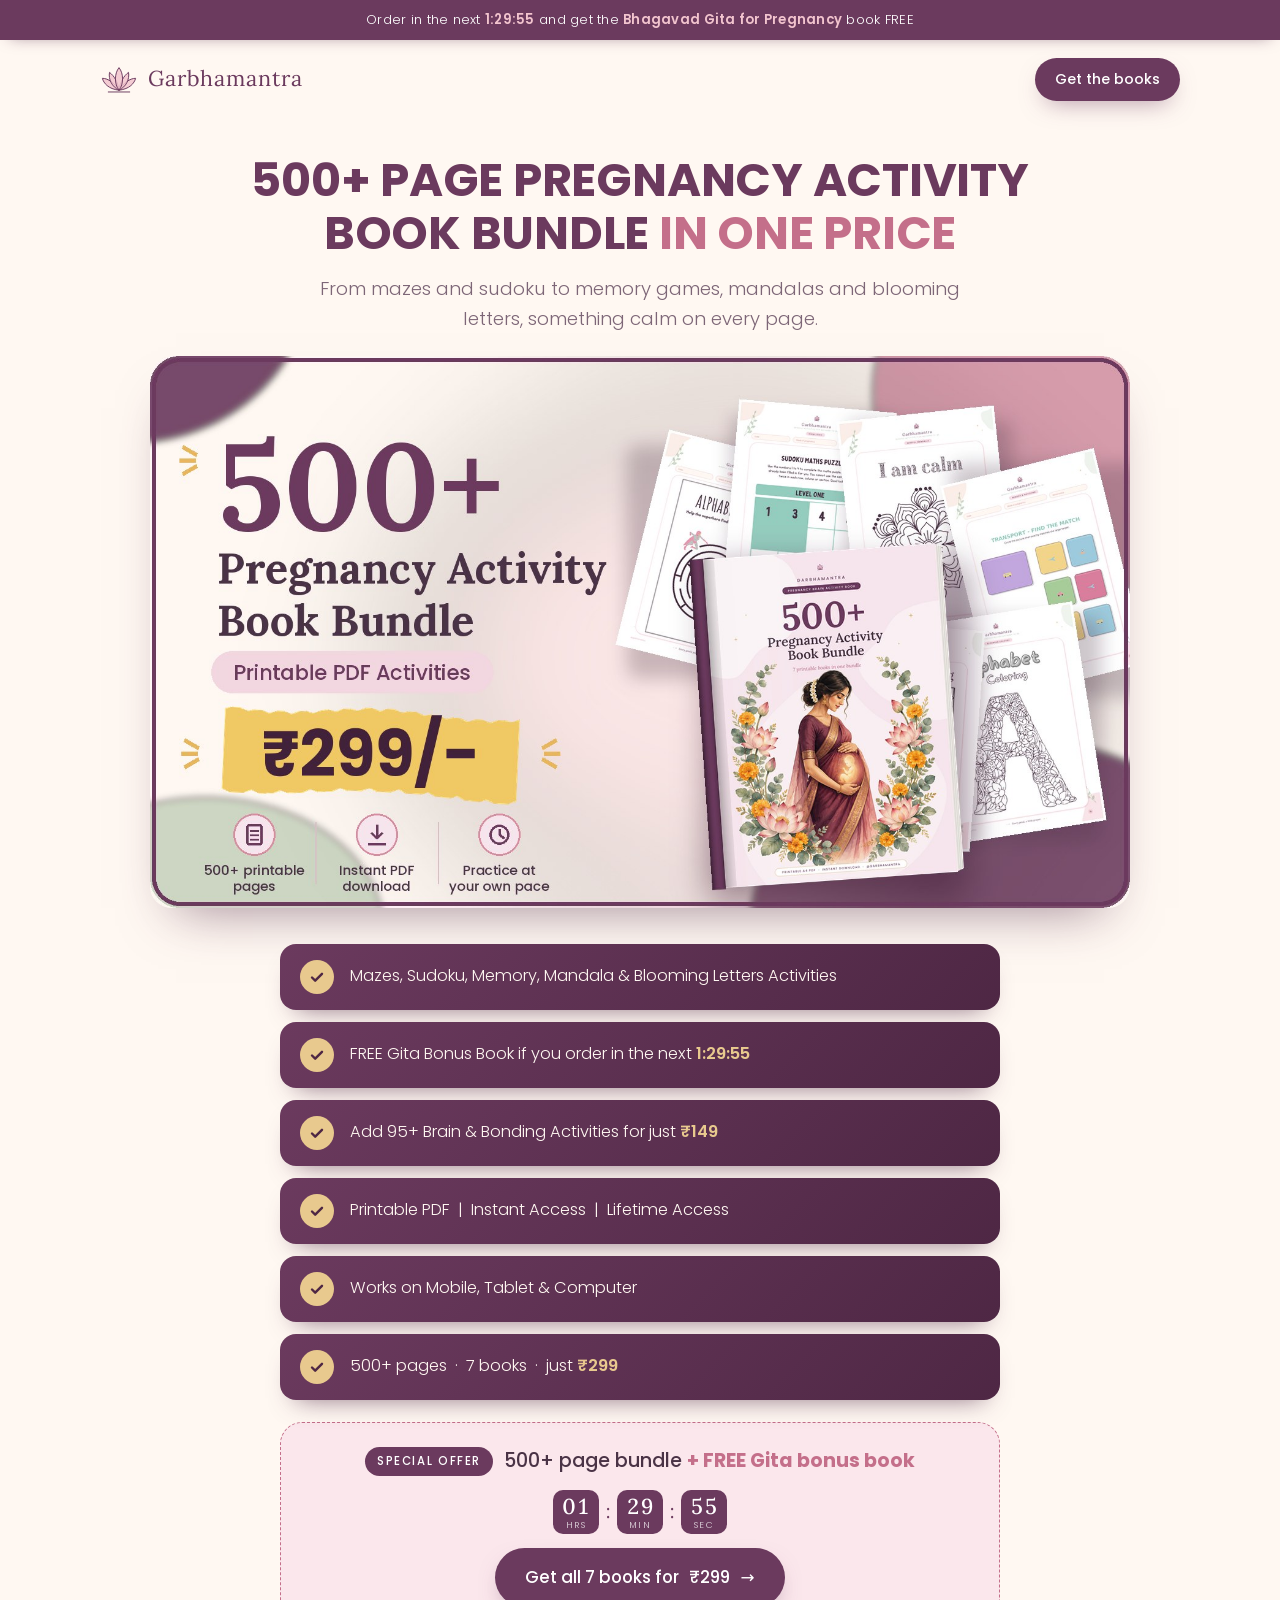
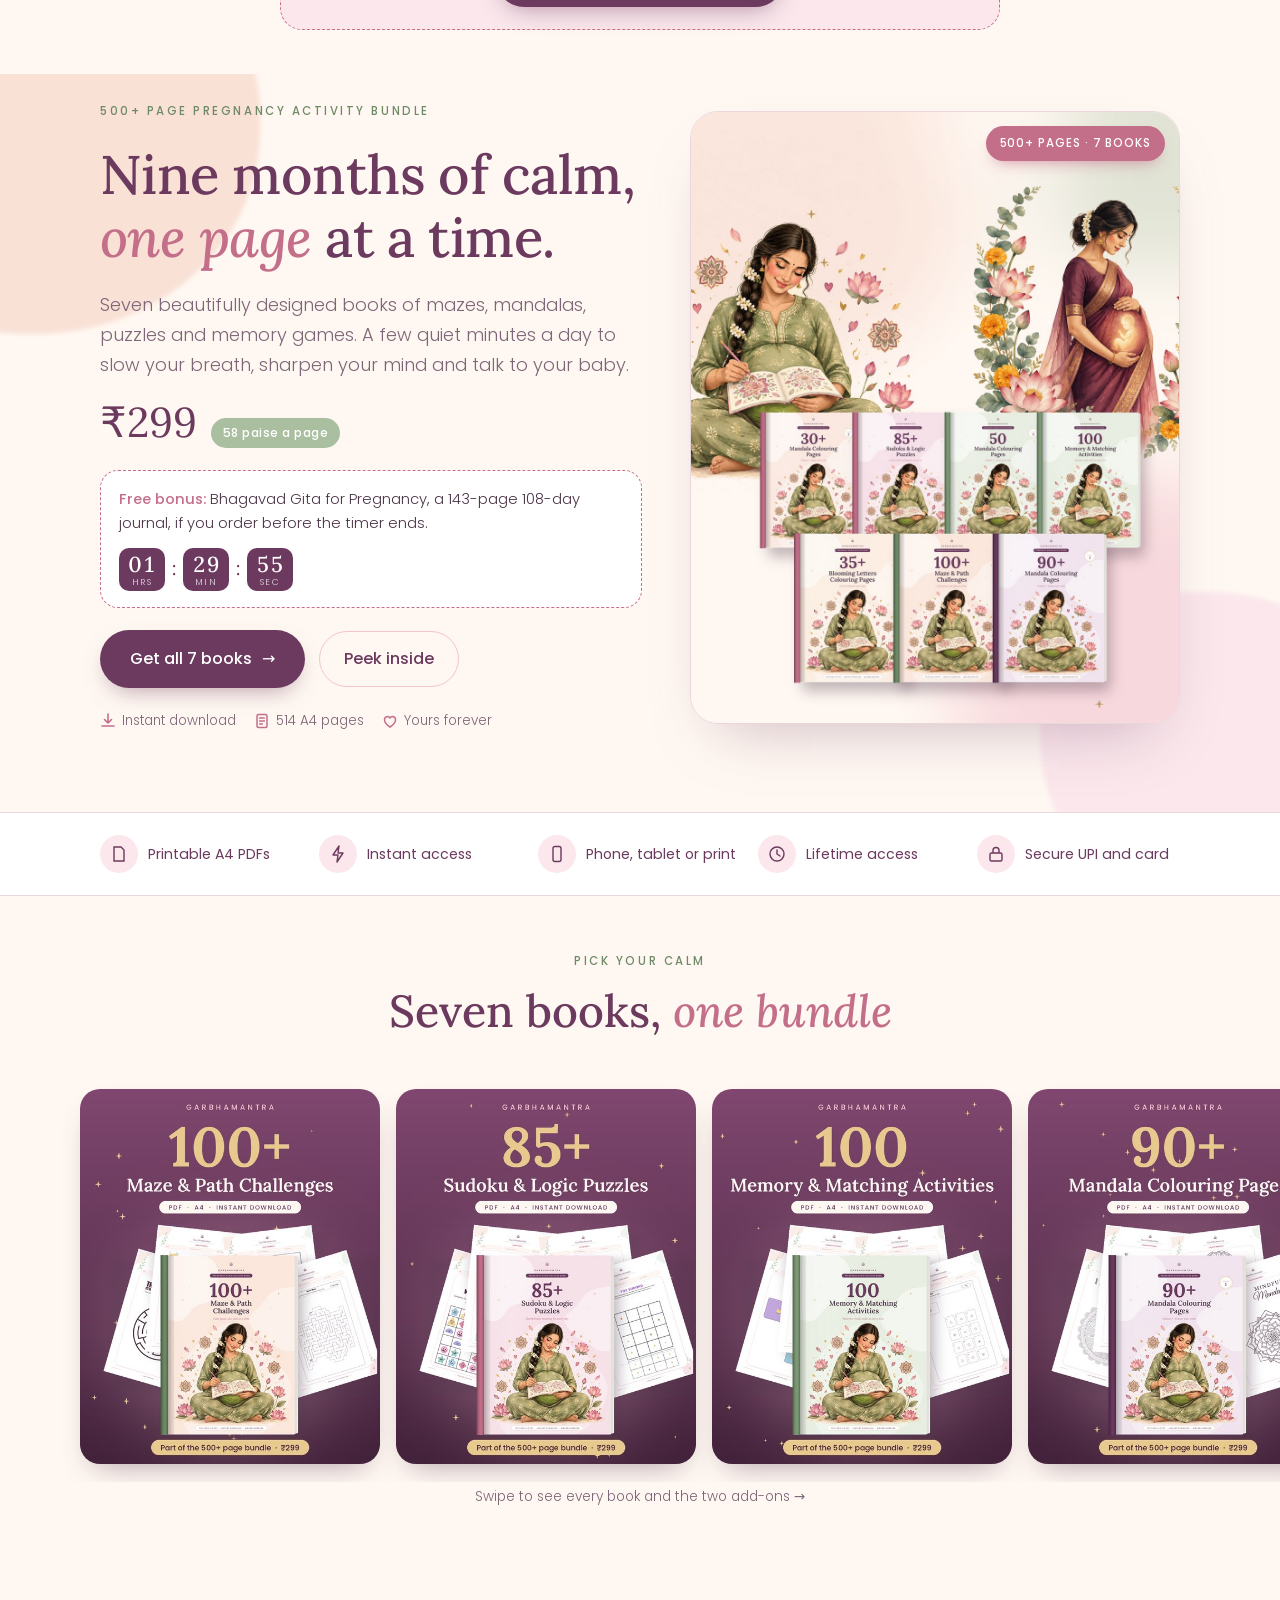
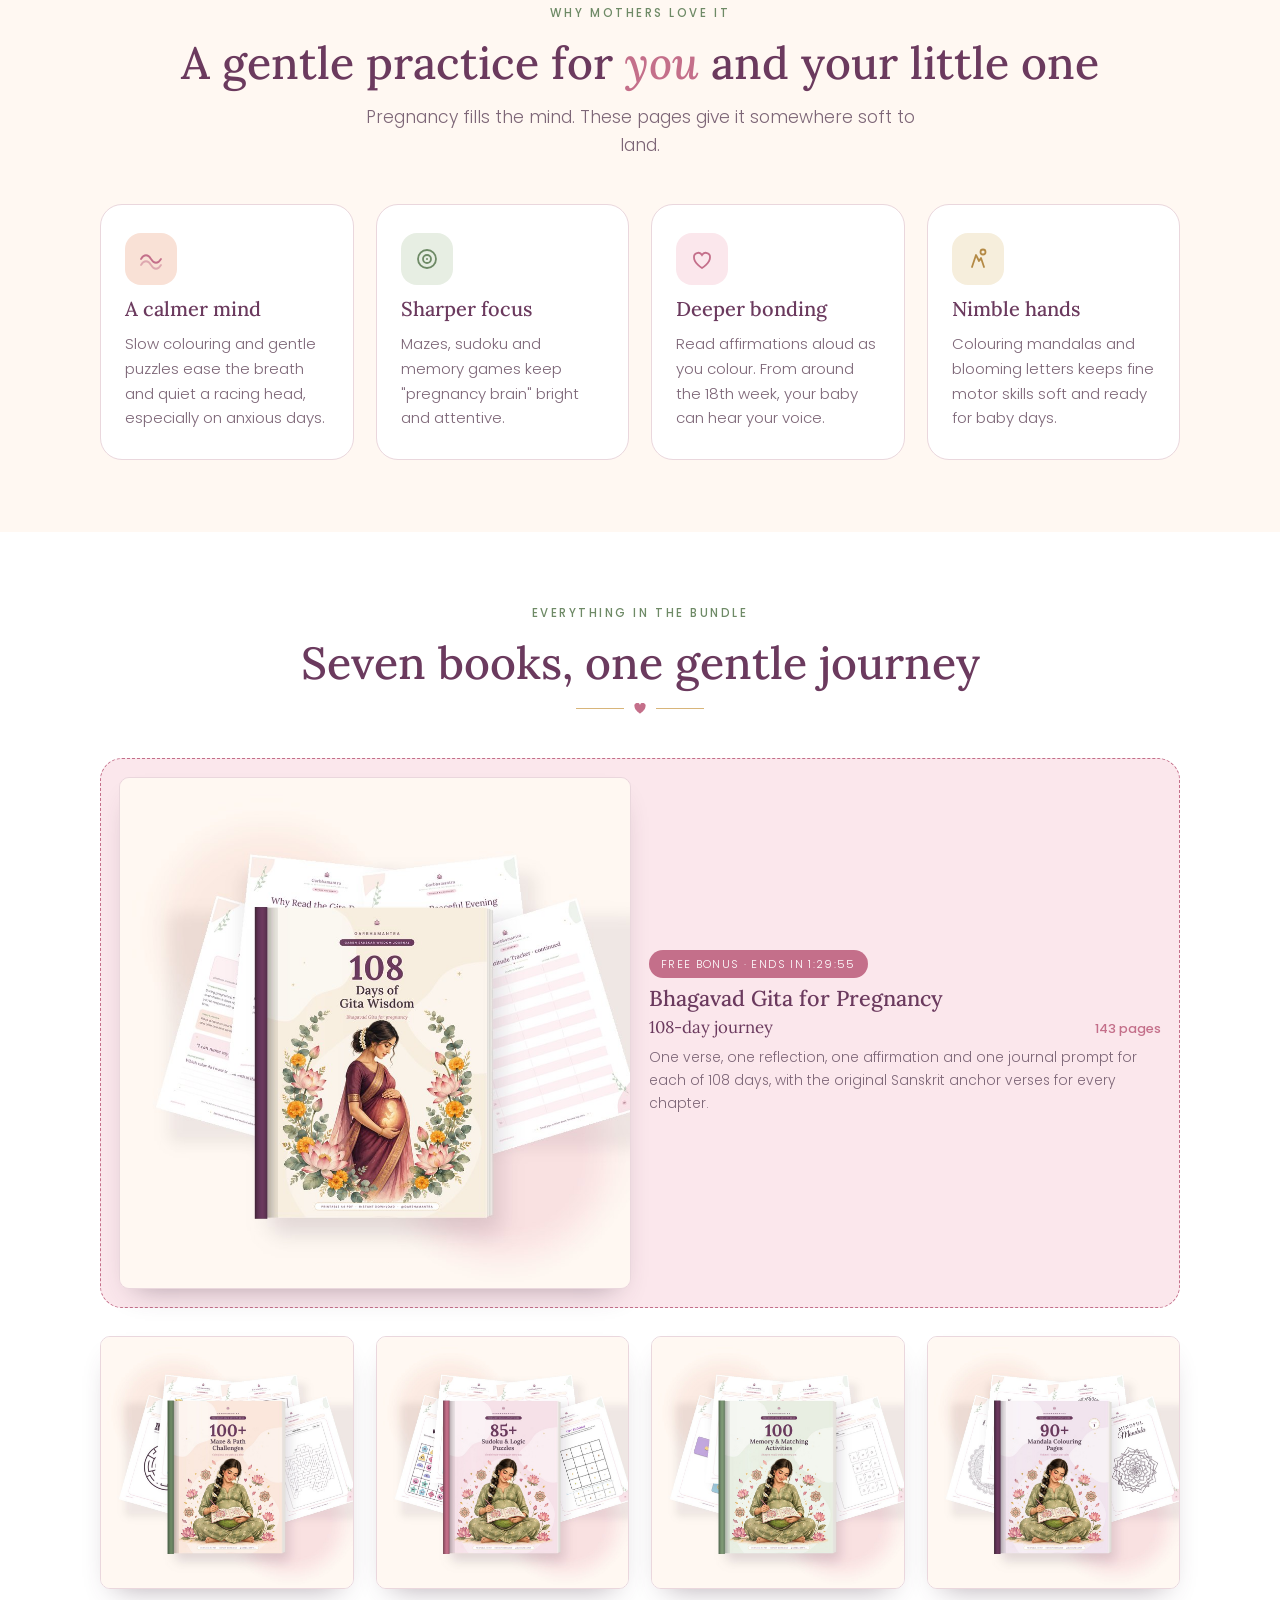
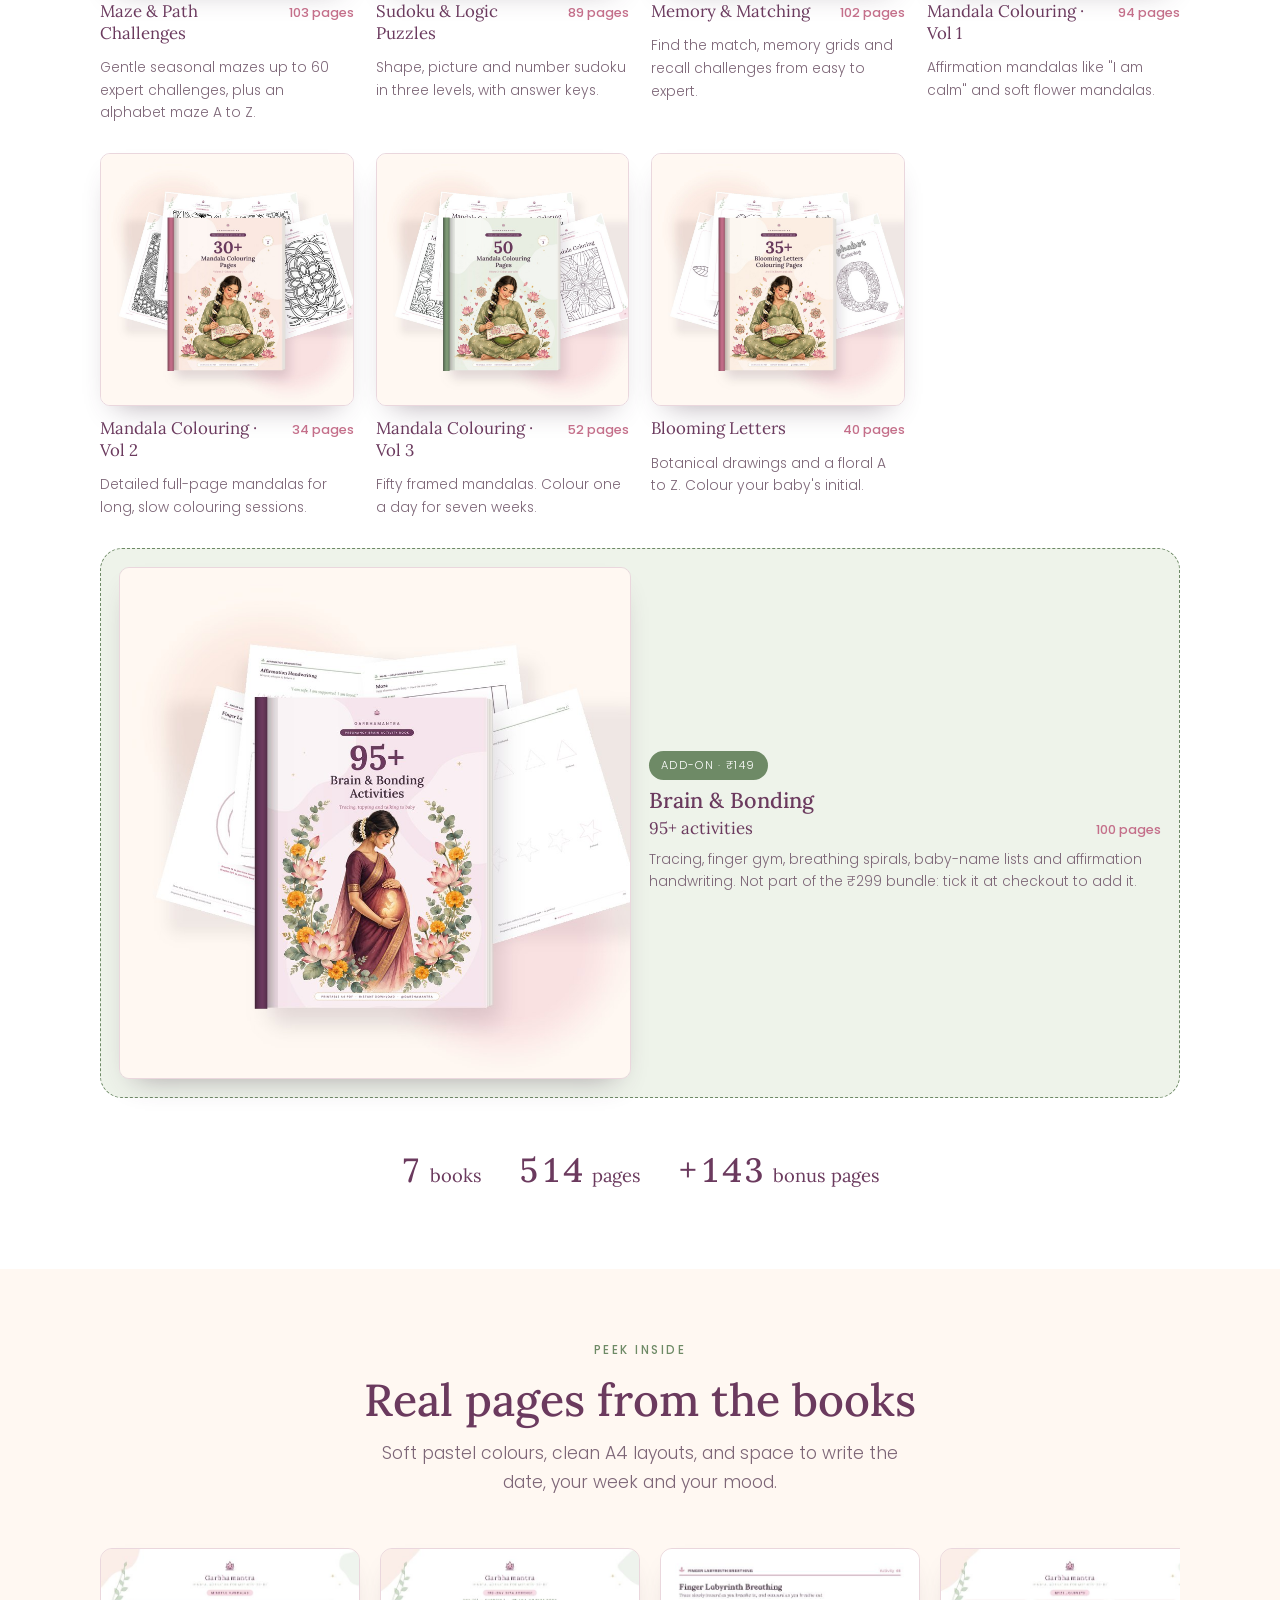
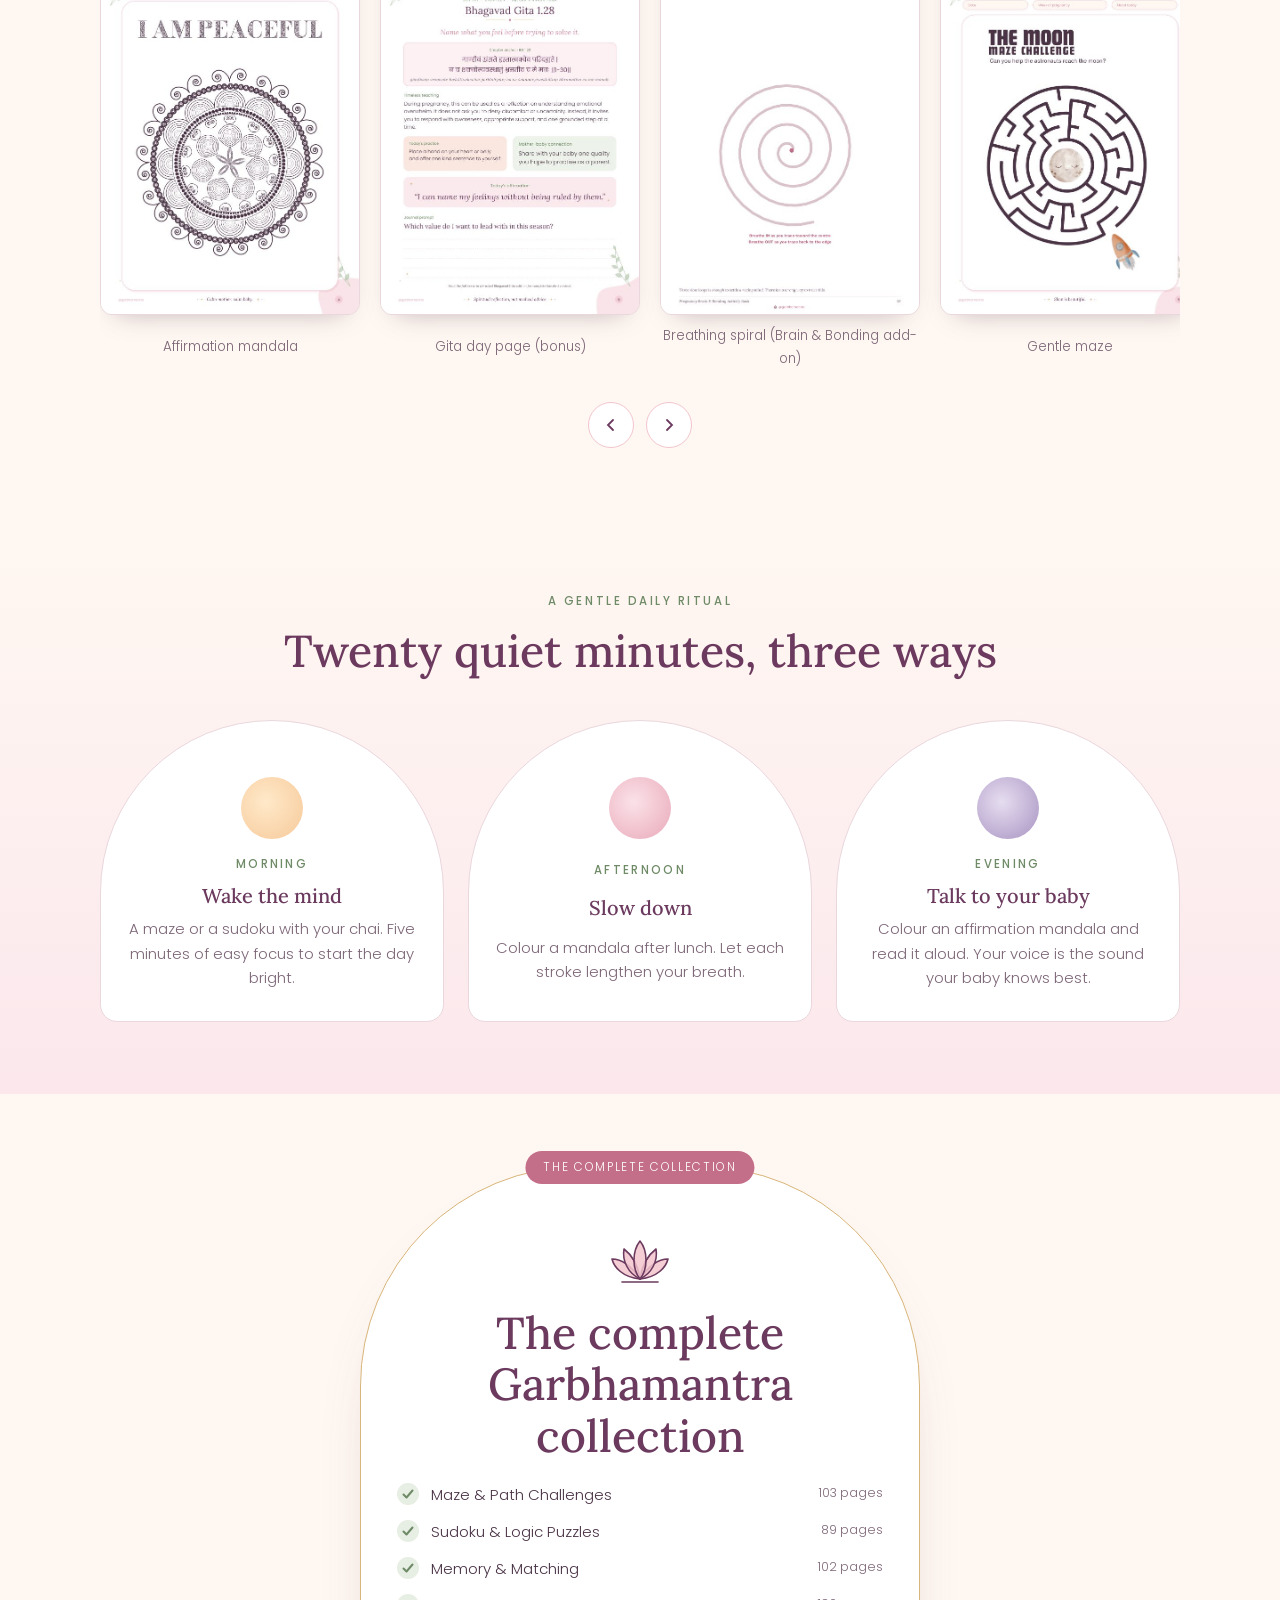
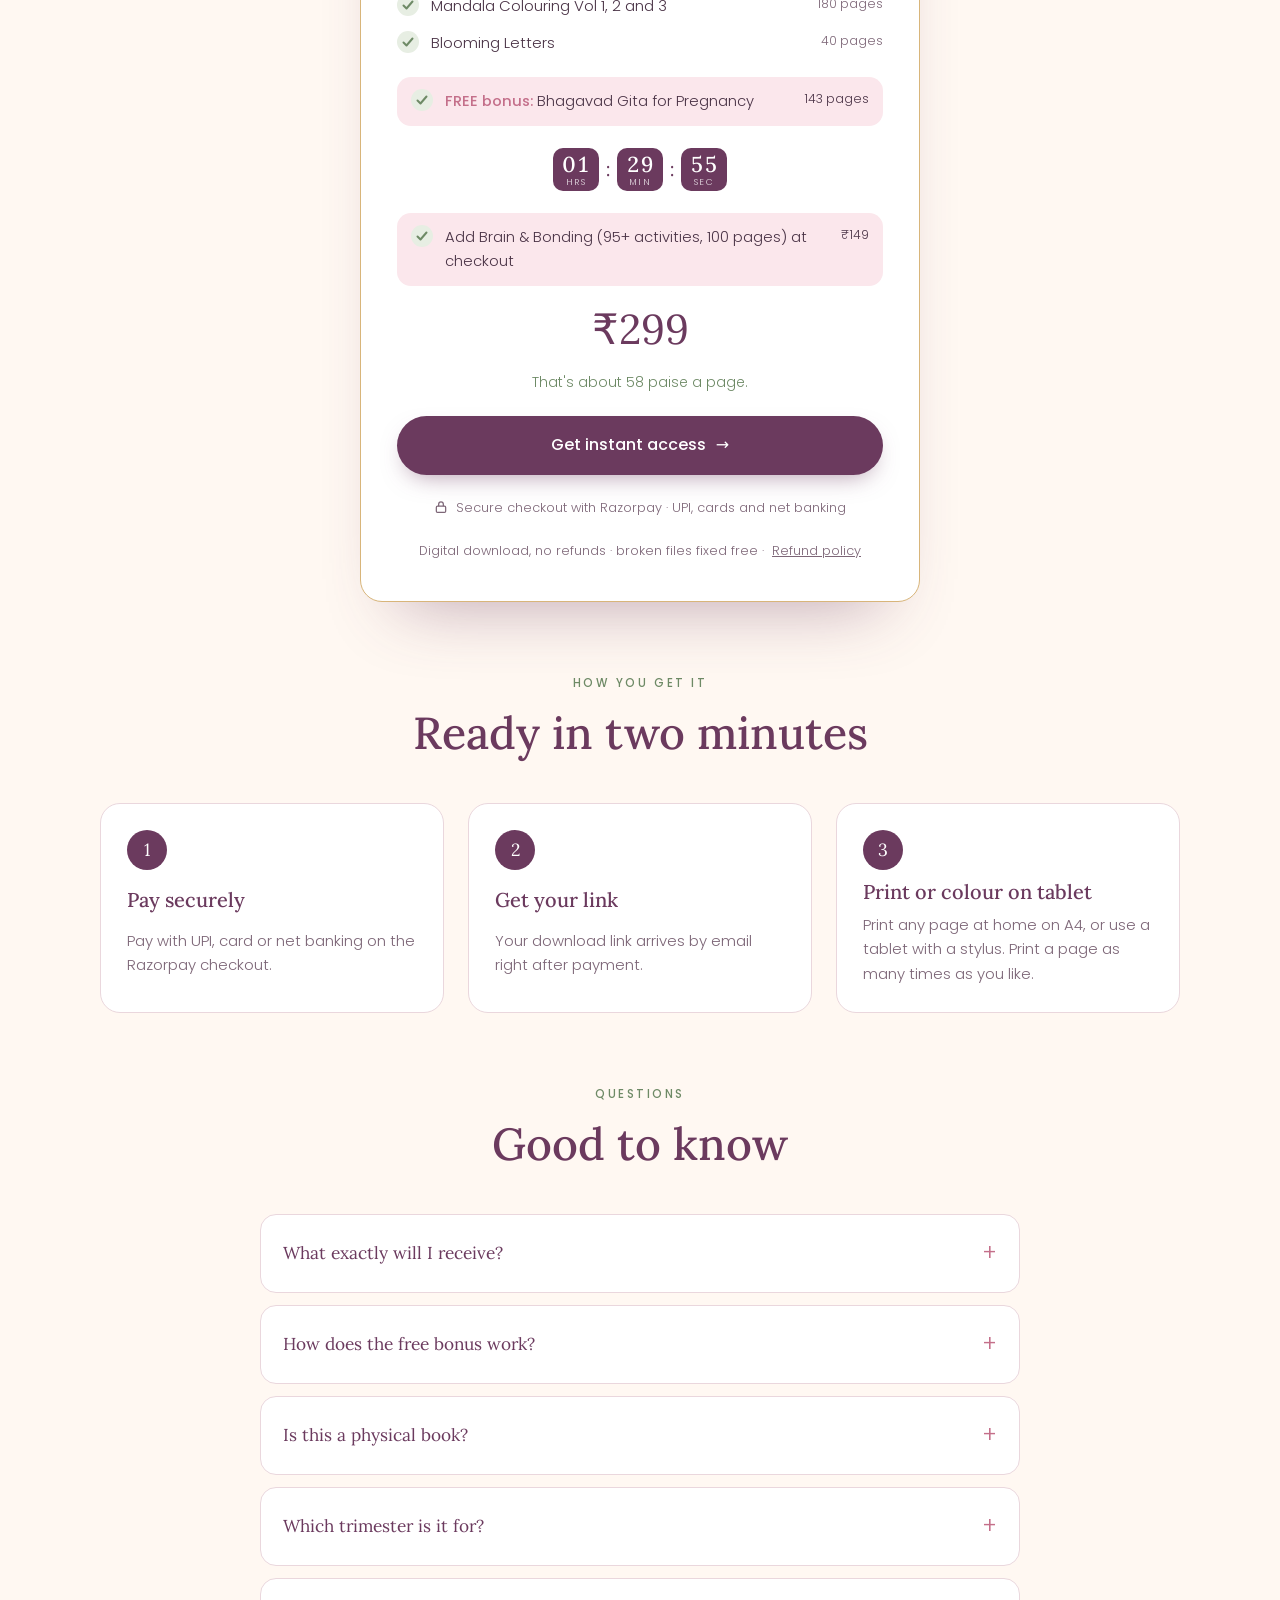
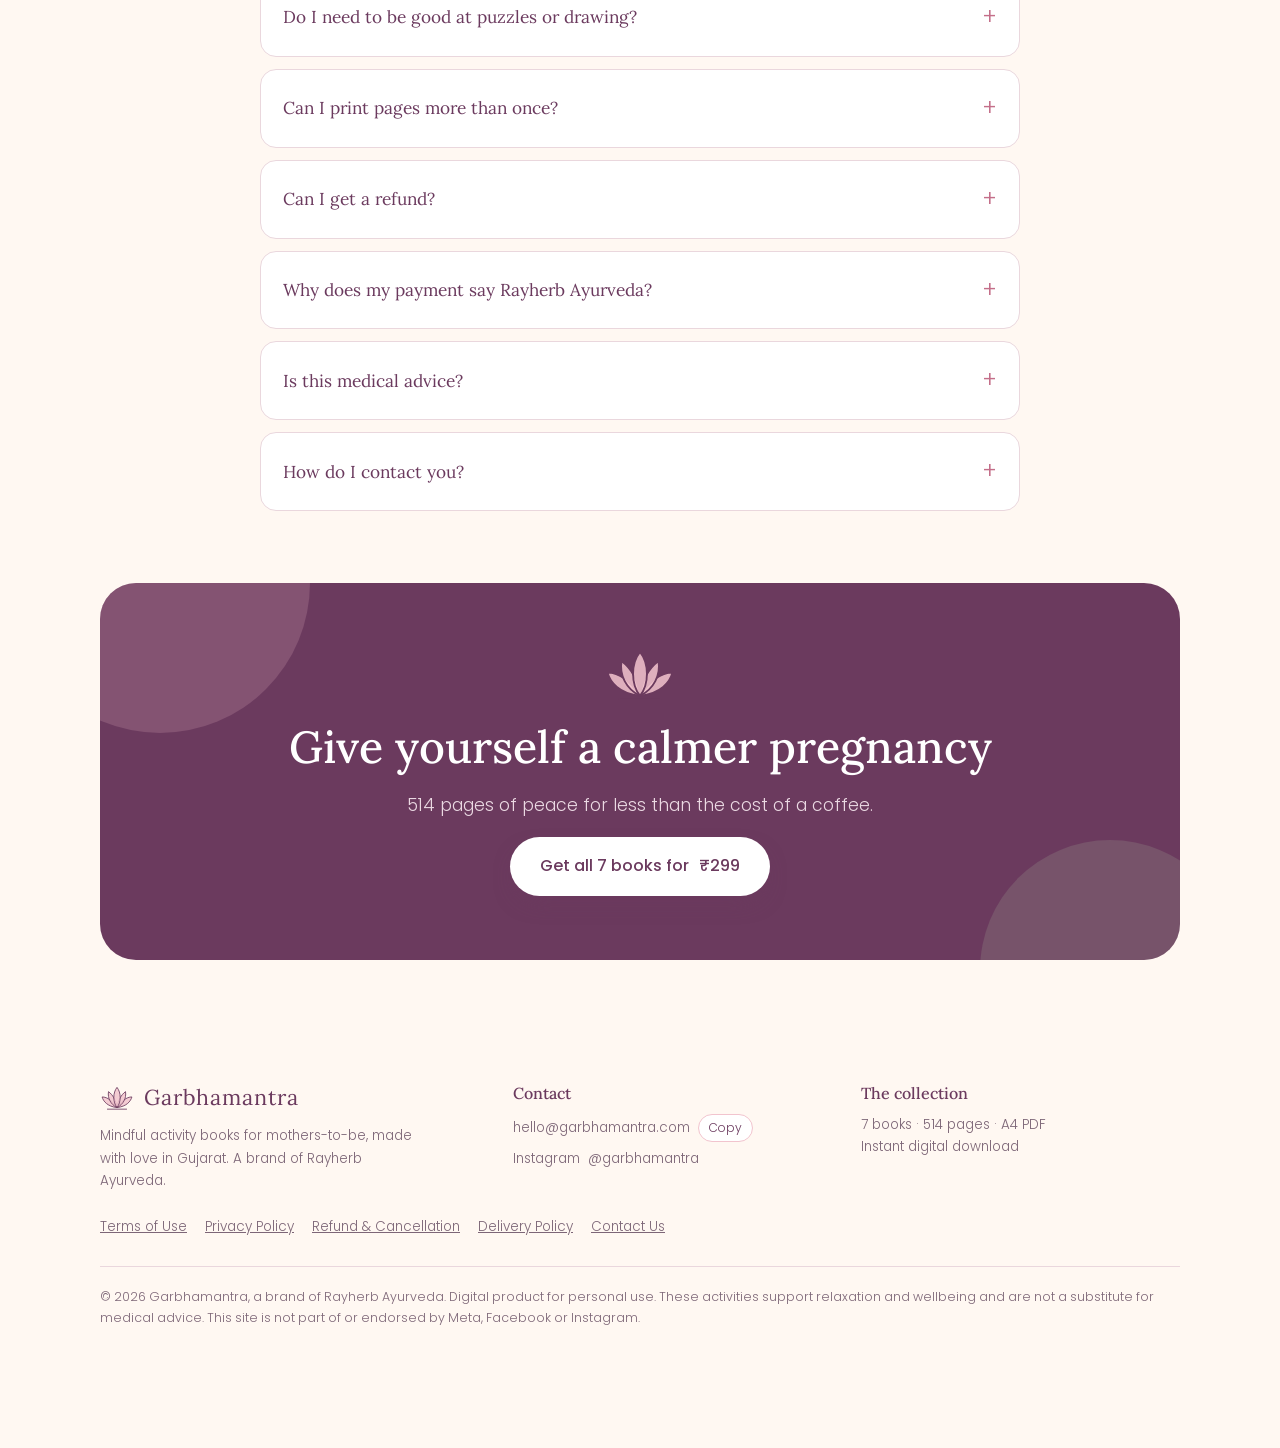
==== commit 36418acb: "Name Rayherb Ayurveda as parent company and legal seller Terms, privacy, contact and footers; FAQ ex" ====
--- a/index.html
+++ b/index.html
@@ -538,6 +538,7 @@
       <details><summary>Do I need to be good at puzzles or drawing?</summary><p>Not at all. Every book starts gentle and grows slowly. There is no right or wrong way to colour.</p></details>
       <details><summary>Can I print pages more than once?</summary><p>Yes. Print your favourite mandala or maze as many times as you like for personal use.</p></details>
       <details><summary>Can I get a refund?</summary><p>Because the books are digital files sent instantly, we don't offer refunds once you've ordered. If a file is broken, missing pages or never arrives, we'll fix it or send it again, free. See the <a href="/refund/">refund policy</a>.</p></details>
+      <details><summary>Why does my payment say Rayherb Ayurveda?</summary><p>Garbhamantra is a brand of Rayherb Ayurveda, our parent company in Morbi, Gujarat. Payments are processed by Razorpay in Rayherb Ayurveda's name, so that's the name you'll see on the payment page, your receipt and your bank statement.</p></details>
       <details><summary>Is this medical advice?</summary><p>No. These are relaxation and brain activities for wellbeing. Always follow your doctor's guidance for your pregnancy.</p></details>
       <details><summary>How do I contact you?</summary><p>Write to us at <span data-email>hello@garbhamantra.com</span> and we will reply within one working day.</p></details>
     </div>
@@ -561,7 +562,7 @@
     <div class="foot">
       <div>
         <a class="brand" href="#top"><svg width="34" height="26"><use href="#lotus"/></svg><span class="brand-name">Garbhamantra</span></a>
-        <p style="margin-top:10px;max-width:36ch">Mindful activity books for mothers-to-be, made with love in Gujarat.</p>
+        <p style="margin-top:10px;max-width:36ch">Mindful activity books for mothers-to-be, made with love in Gujarat. A brand of Rayherb Ayurveda.</p>
       </div>
       <div>
         <h4>Contact</h4>
@@ -581,7 +582,7 @@
       <a href="/delivery/">Delivery Policy</a>
       <a href="/contact/">Contact Us</a>
     </nav>
-    <p class="disclaimer">©<span id="yr">2026</span> Garbhamantra. Digital product for personal use. These activities support relaxation and wellbeing and are not a substitute for medical advice. This site is not part of or endorsed by Meta, Facebook or Instagram.</p>
+    <p class="disclaimer">© <span id="yr">2026</span> Garbhamantra, a brand of Rayherb Ayurveda. Digital product for personal use. These activities support relaxation and wellbeing and are not a substitute for medical advice. This site is not part of or endorsed by Meta, Facebook or Instagram.</p>
   </div>
 </footer>
 
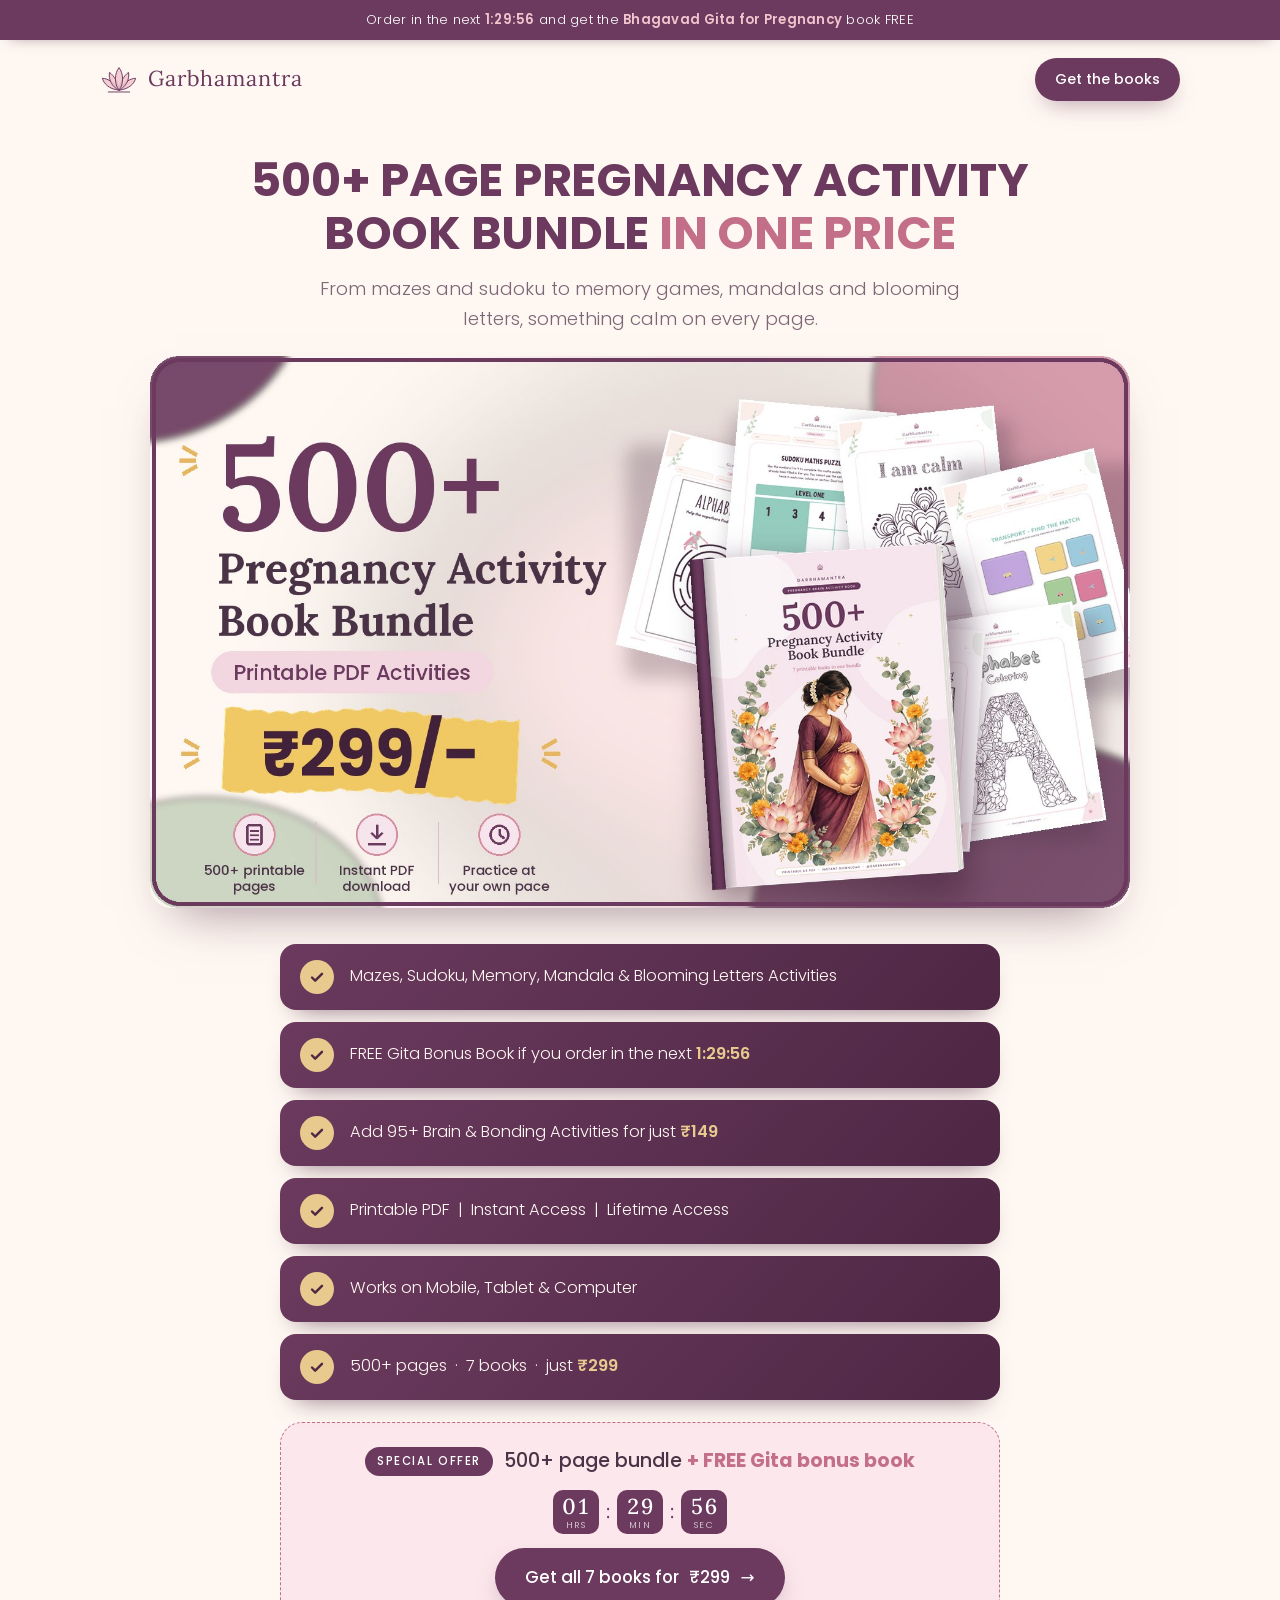
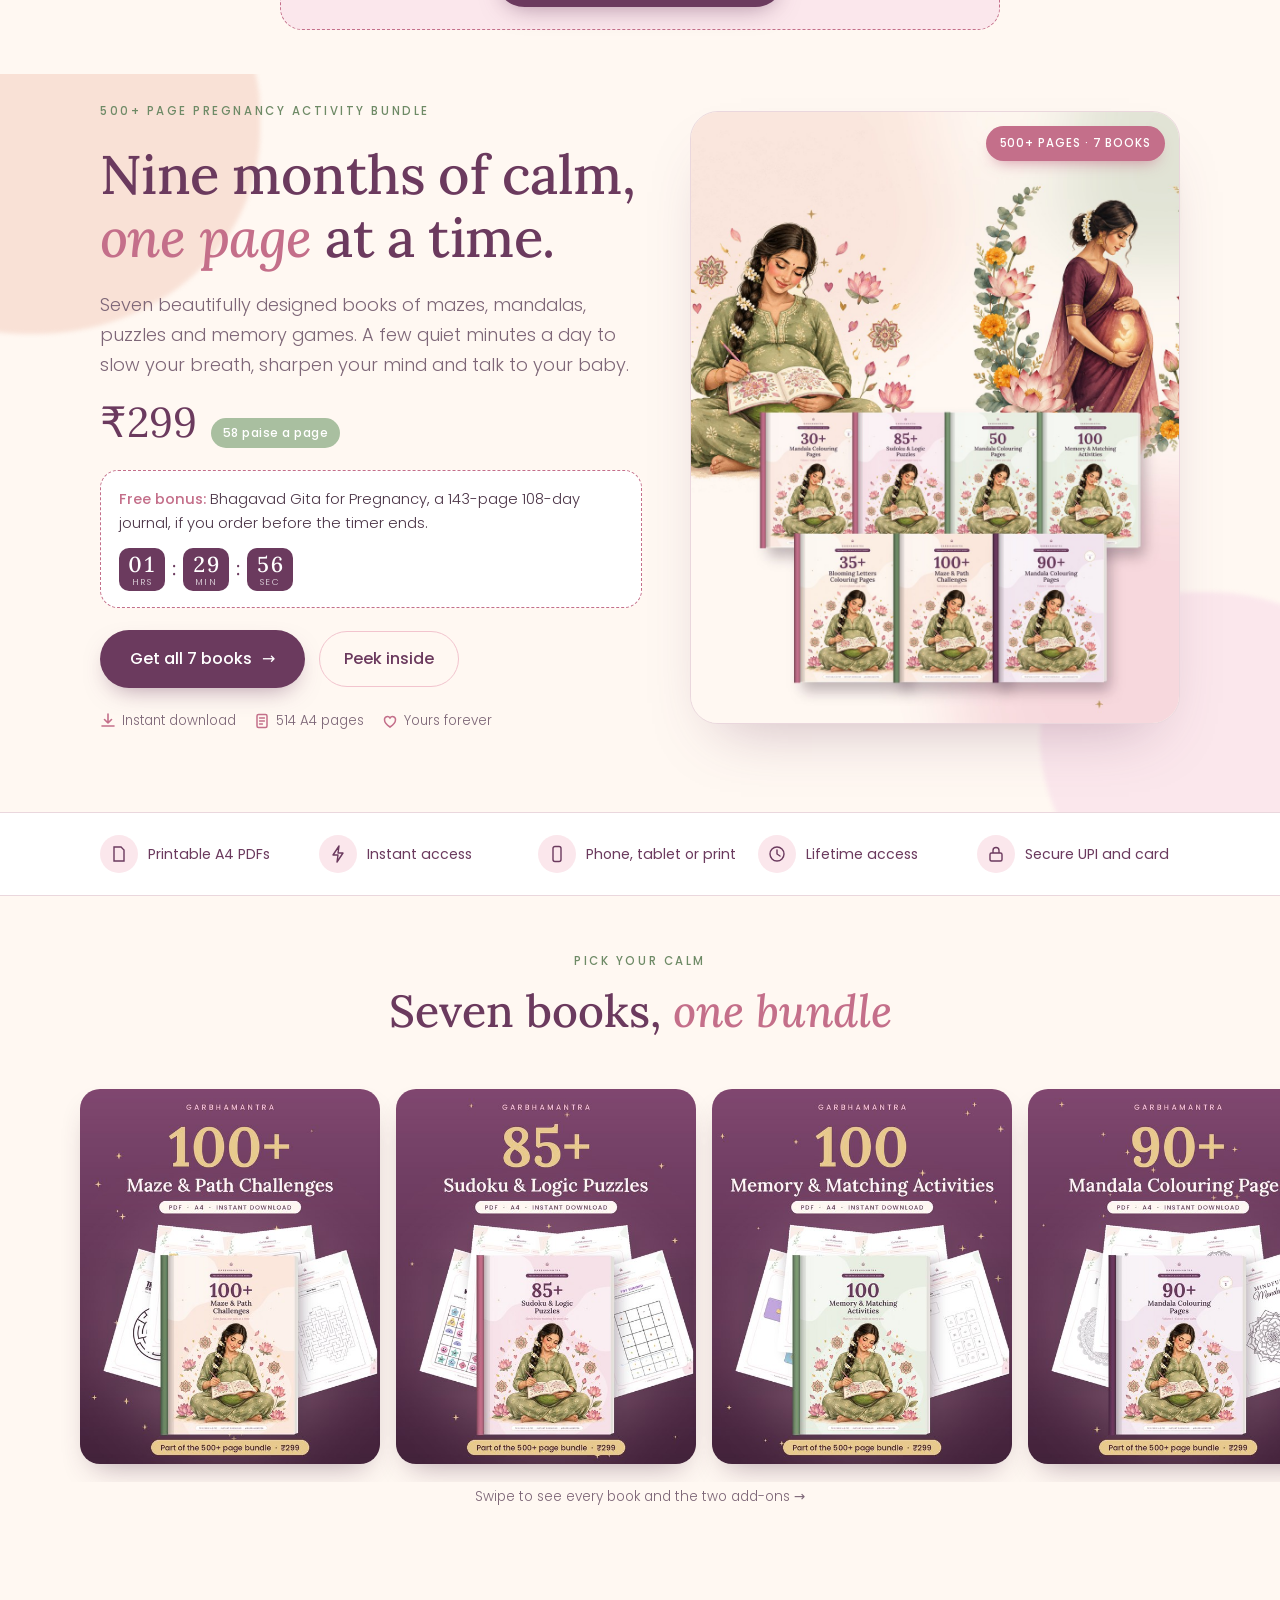
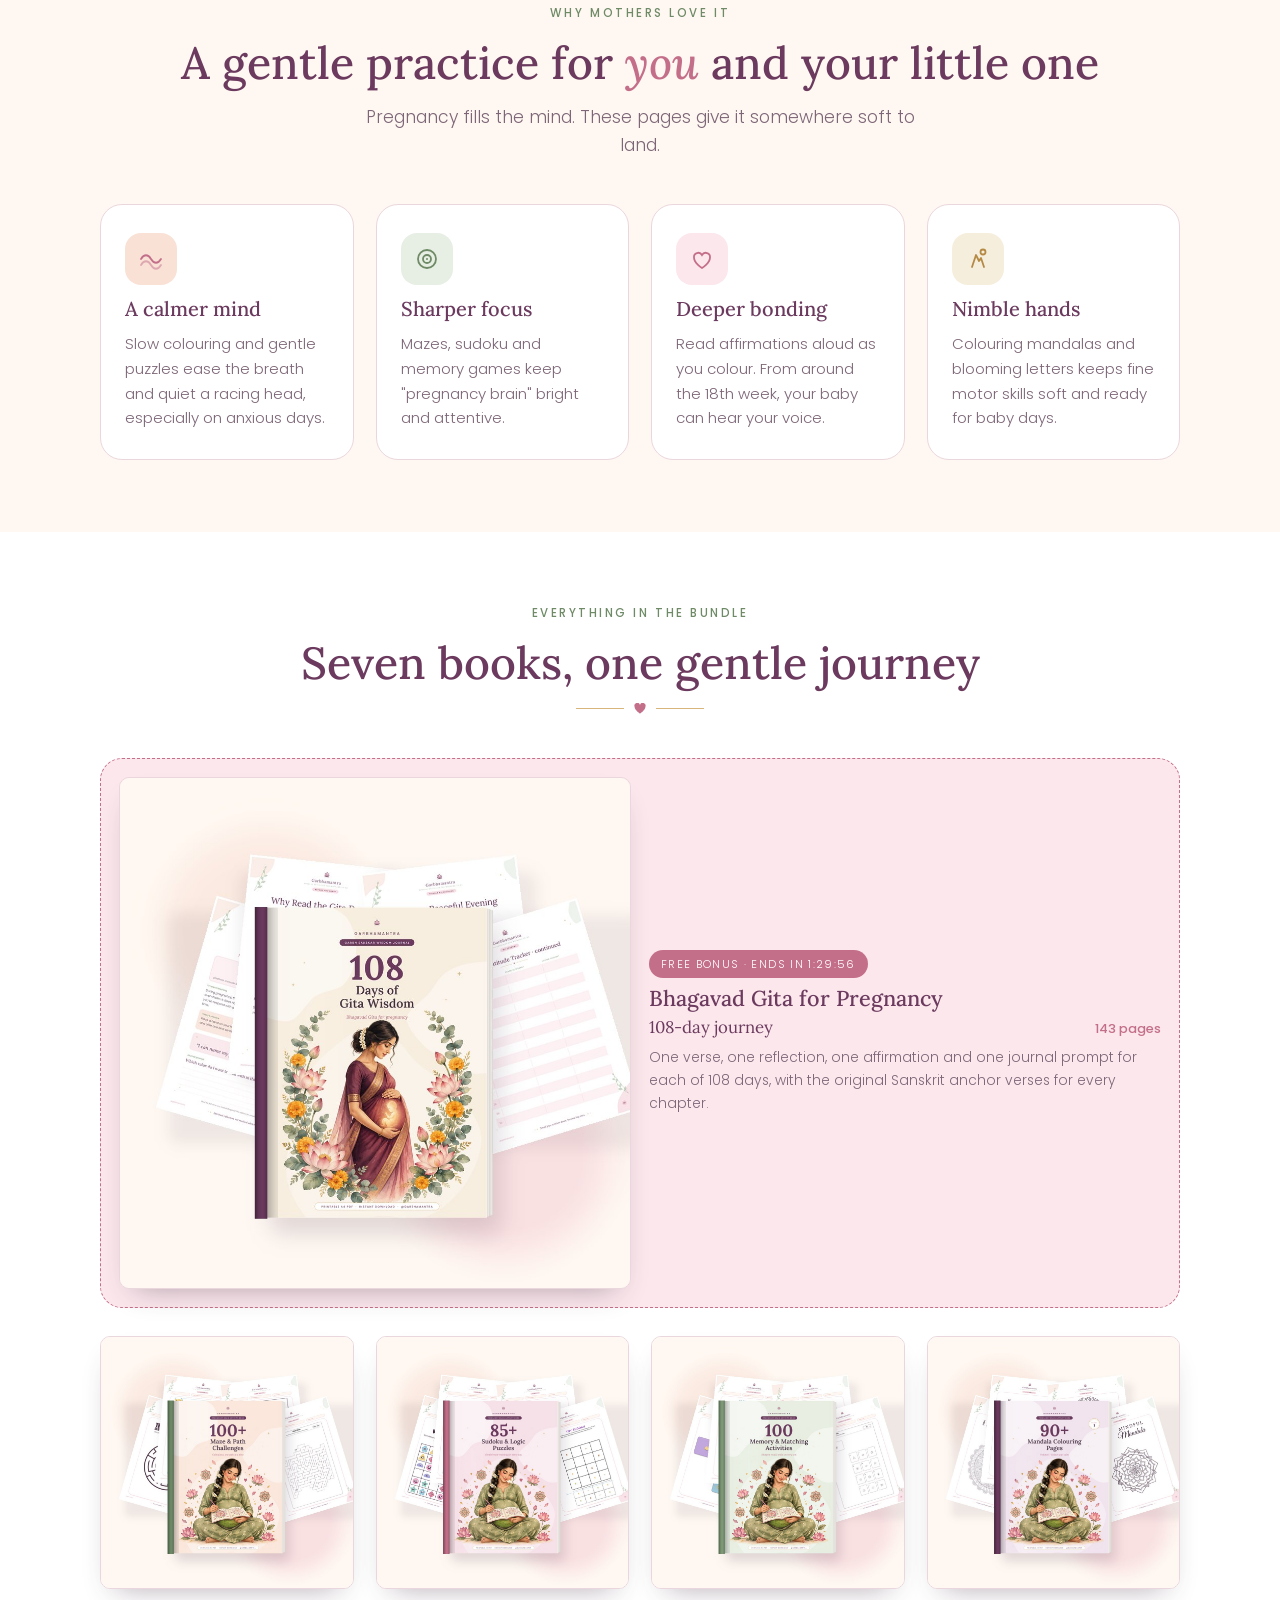
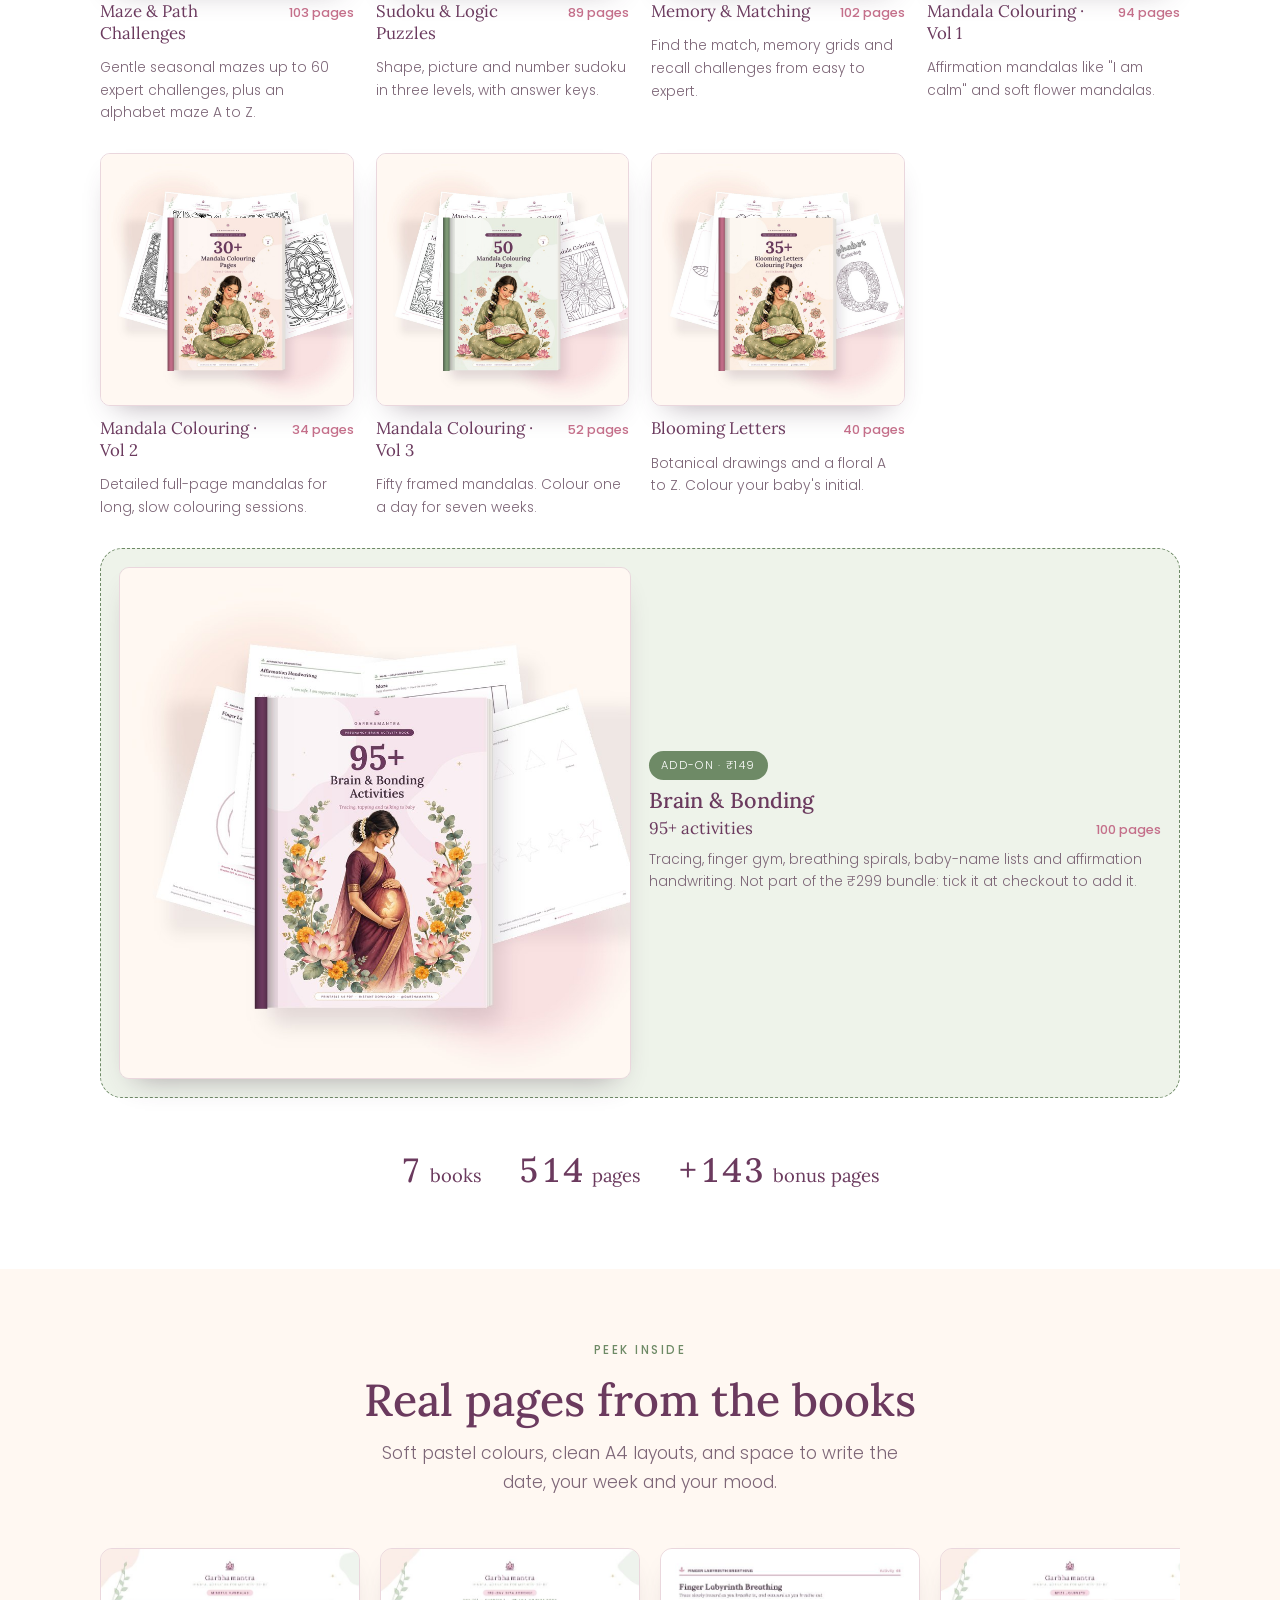
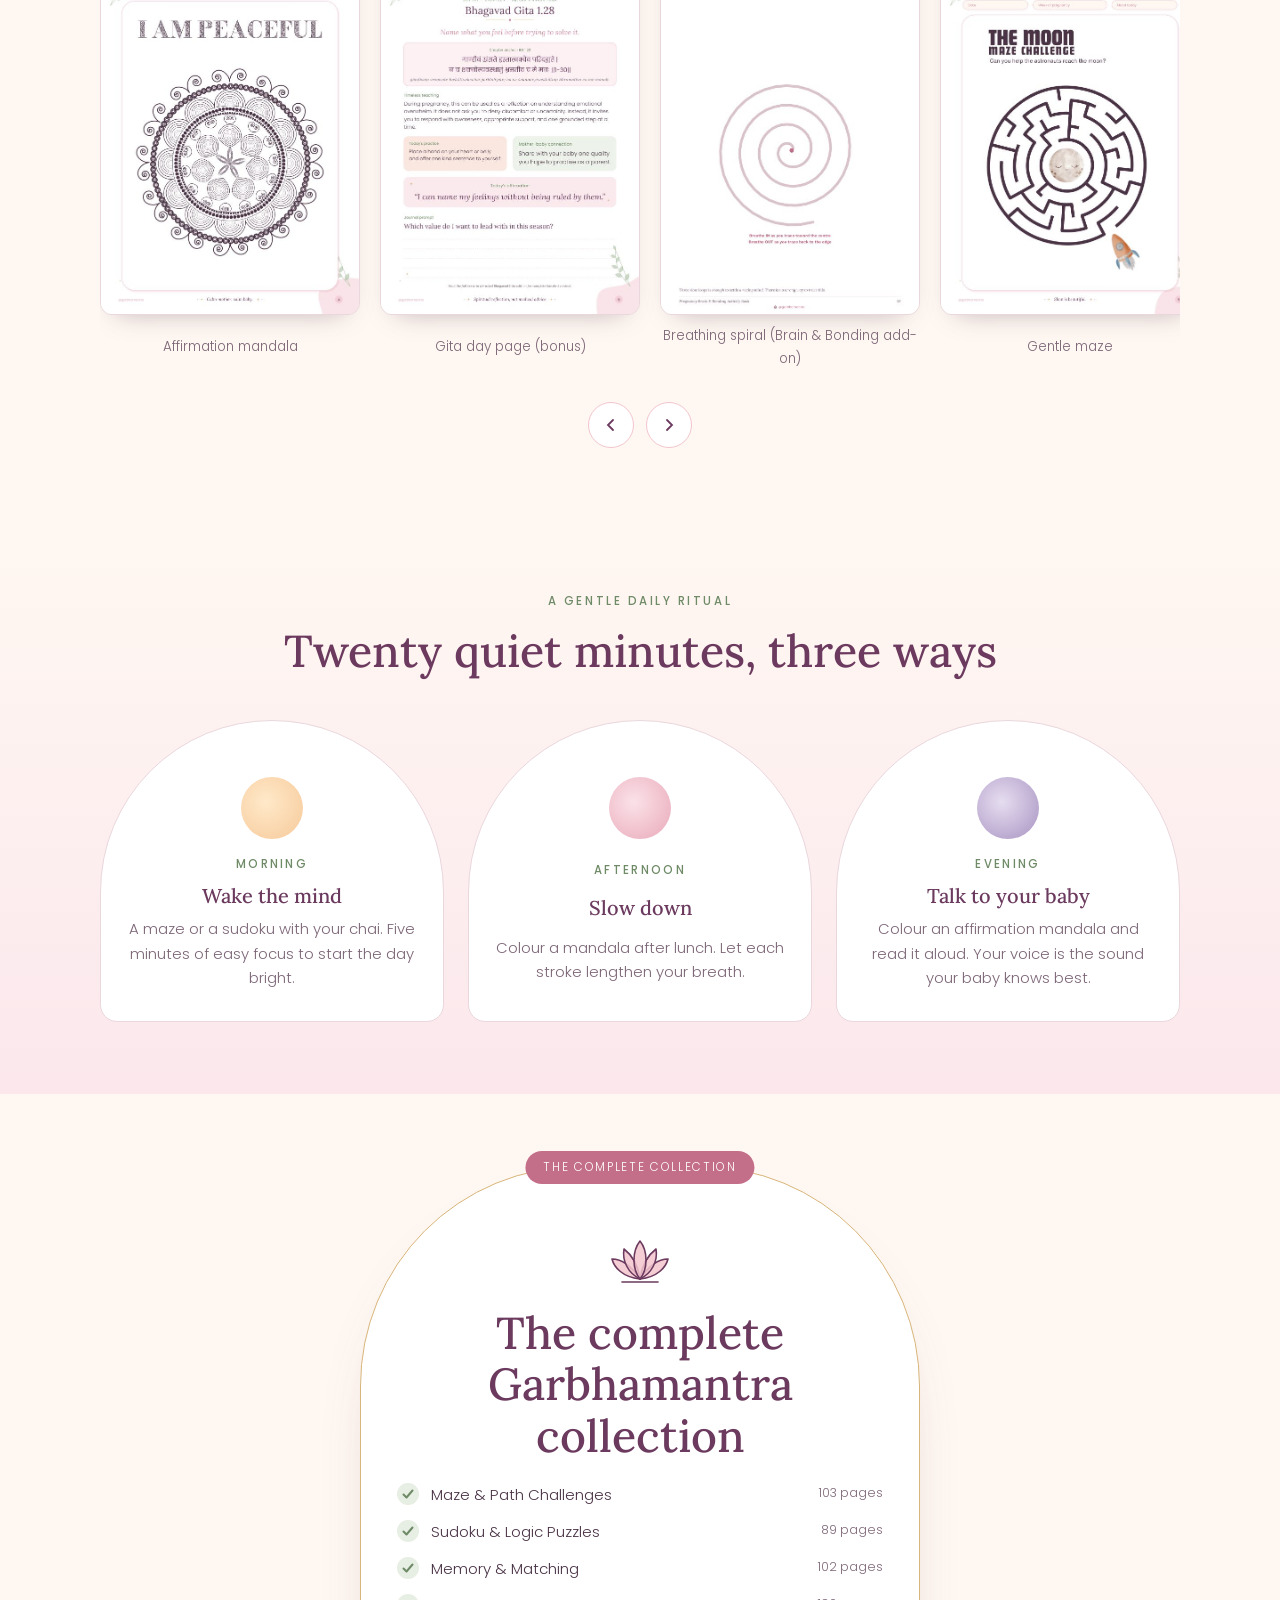
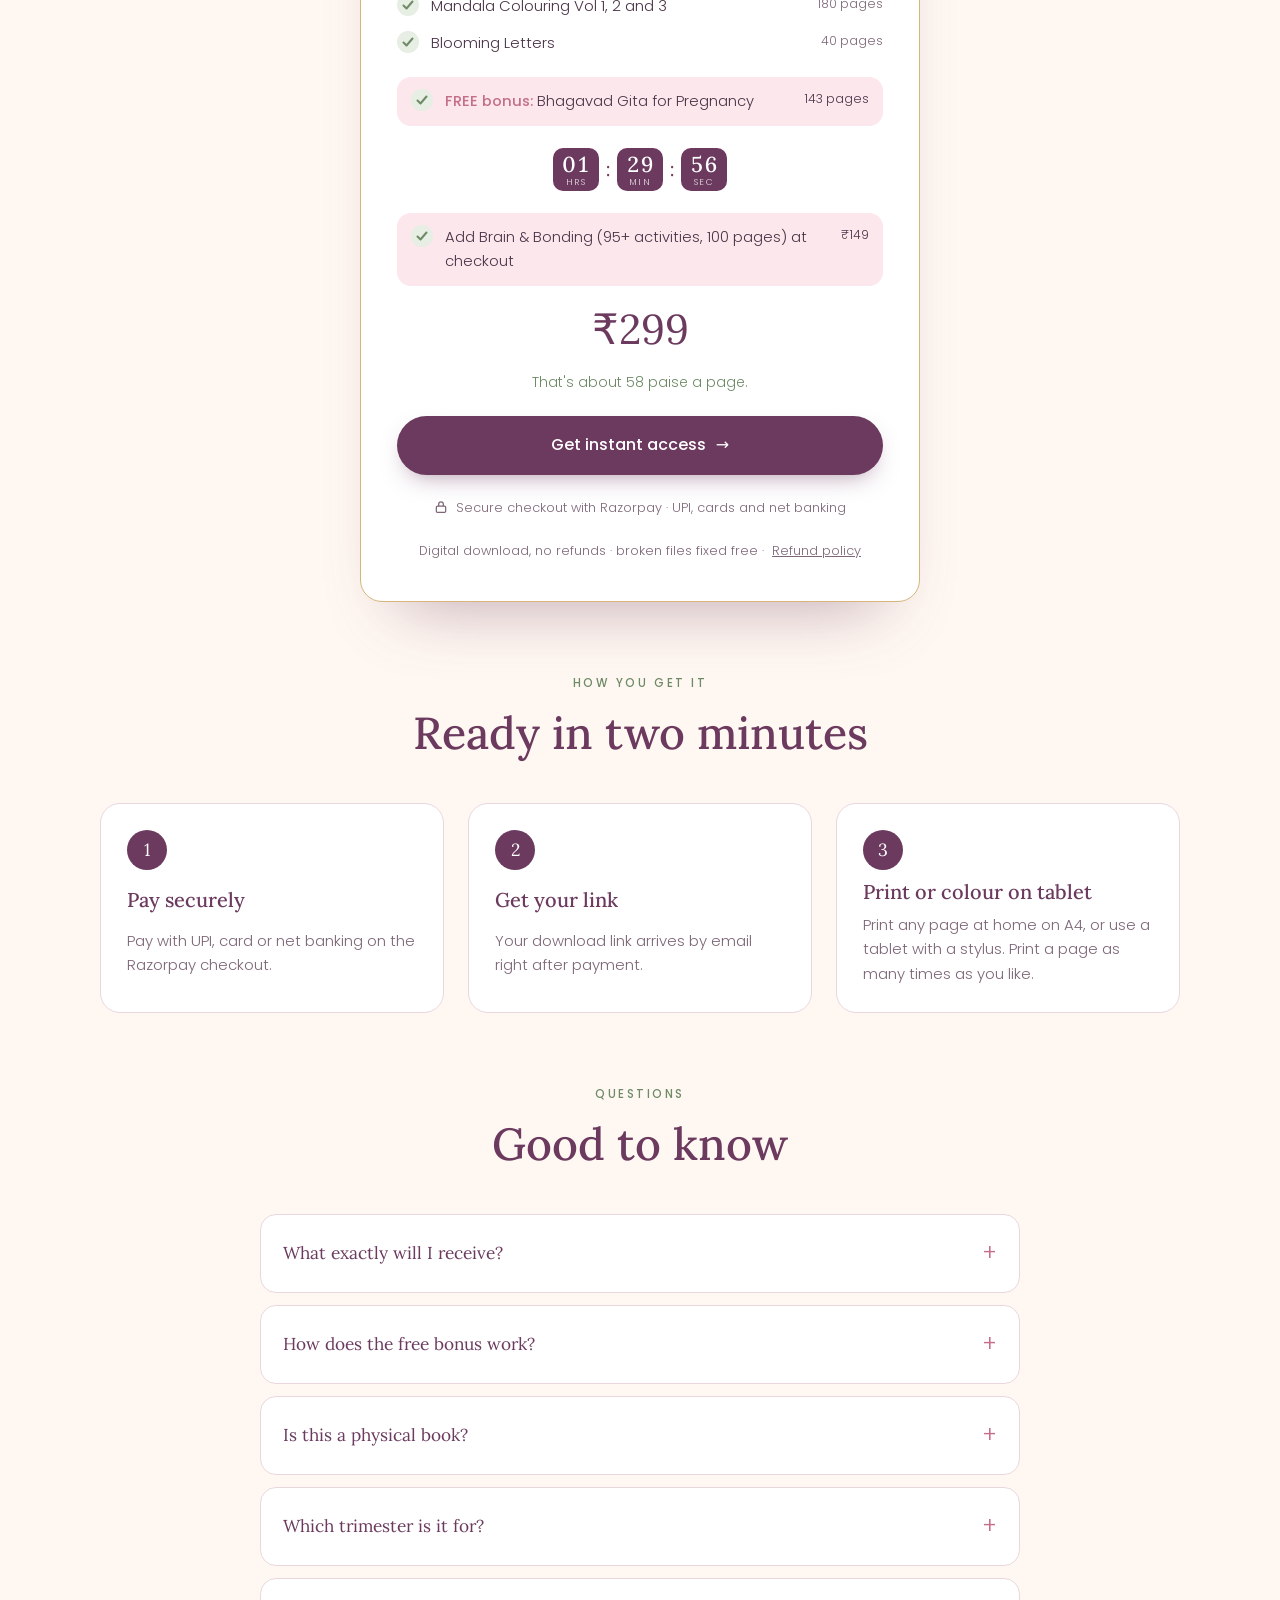
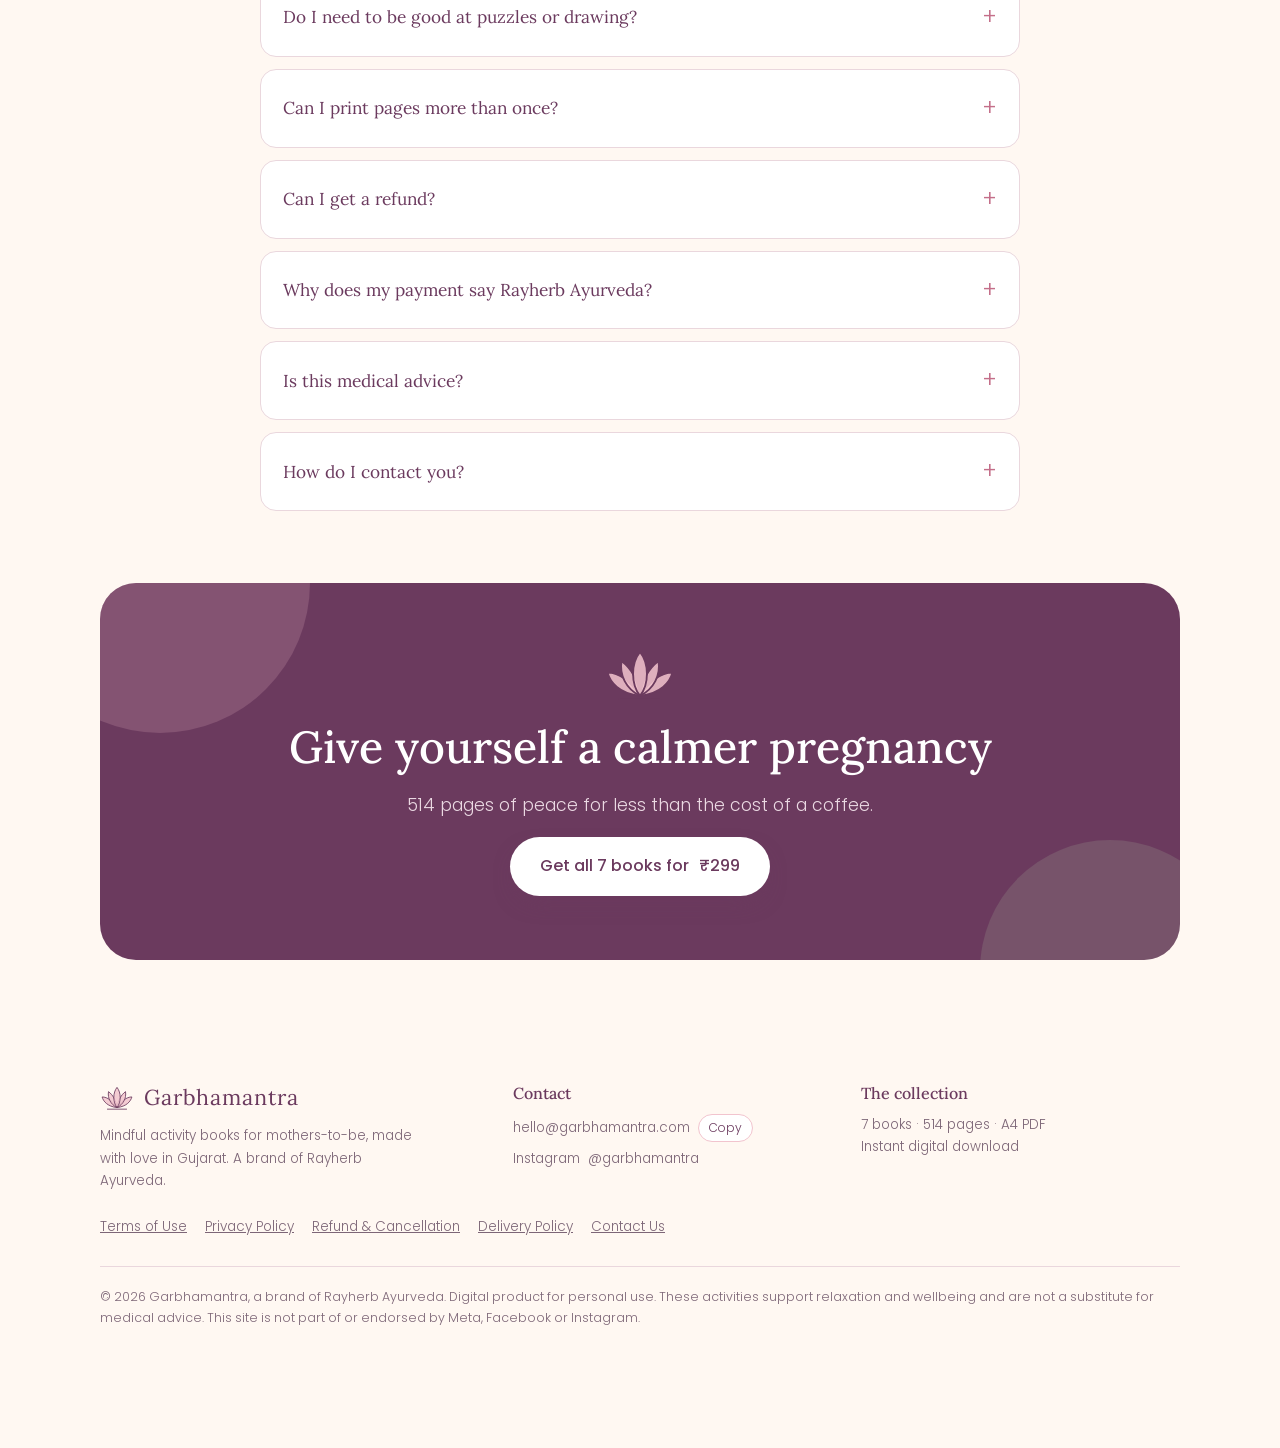
==== commit 36c2f261: "Go live: buy buttons open the Razorpay payment pages Bonus window -> rzp.io/rzp/2RSmz7e6 (Page A), a" ====
--- a/index.html
+++ b/index.html
@@ -600,8 +600,8 @@
   addonPrice: 149,            // Gita book add-on price after the bonus window
   bondingPrice: 149,          // Brain & Bonding add-on price (always optional)
   bonusMinutes: 90,           // personal bonus window, starts at each visitor's first visit, never restarts
-  checkoutBonusUrl: "",       // Razorpay page: ₹299 bundle WITH the Gita book included
-  checkoutUrl: "",            // Razorpay page: ₹299 bundle, Gita book as an optional ₹149 add-on
+  checkoutBonusUrl: "https://rzp.io/rzp/2RSmz7e6",  // Razorpay Page A (pl_TtHWgaO87WaJfD): ₹299 incl. FREE Gita + optional Brain & Bonding
+  checkoutUrl: "https://rzp.io/rzp/8lKxMkWh",       // Razorpay Page B (pl_TtHi13yv491E8k): ₹299 + optional Brain & Bonding / Gita
   email: "hello@garbhamantra.com",
   instagram: "@garbhamantra"
 };
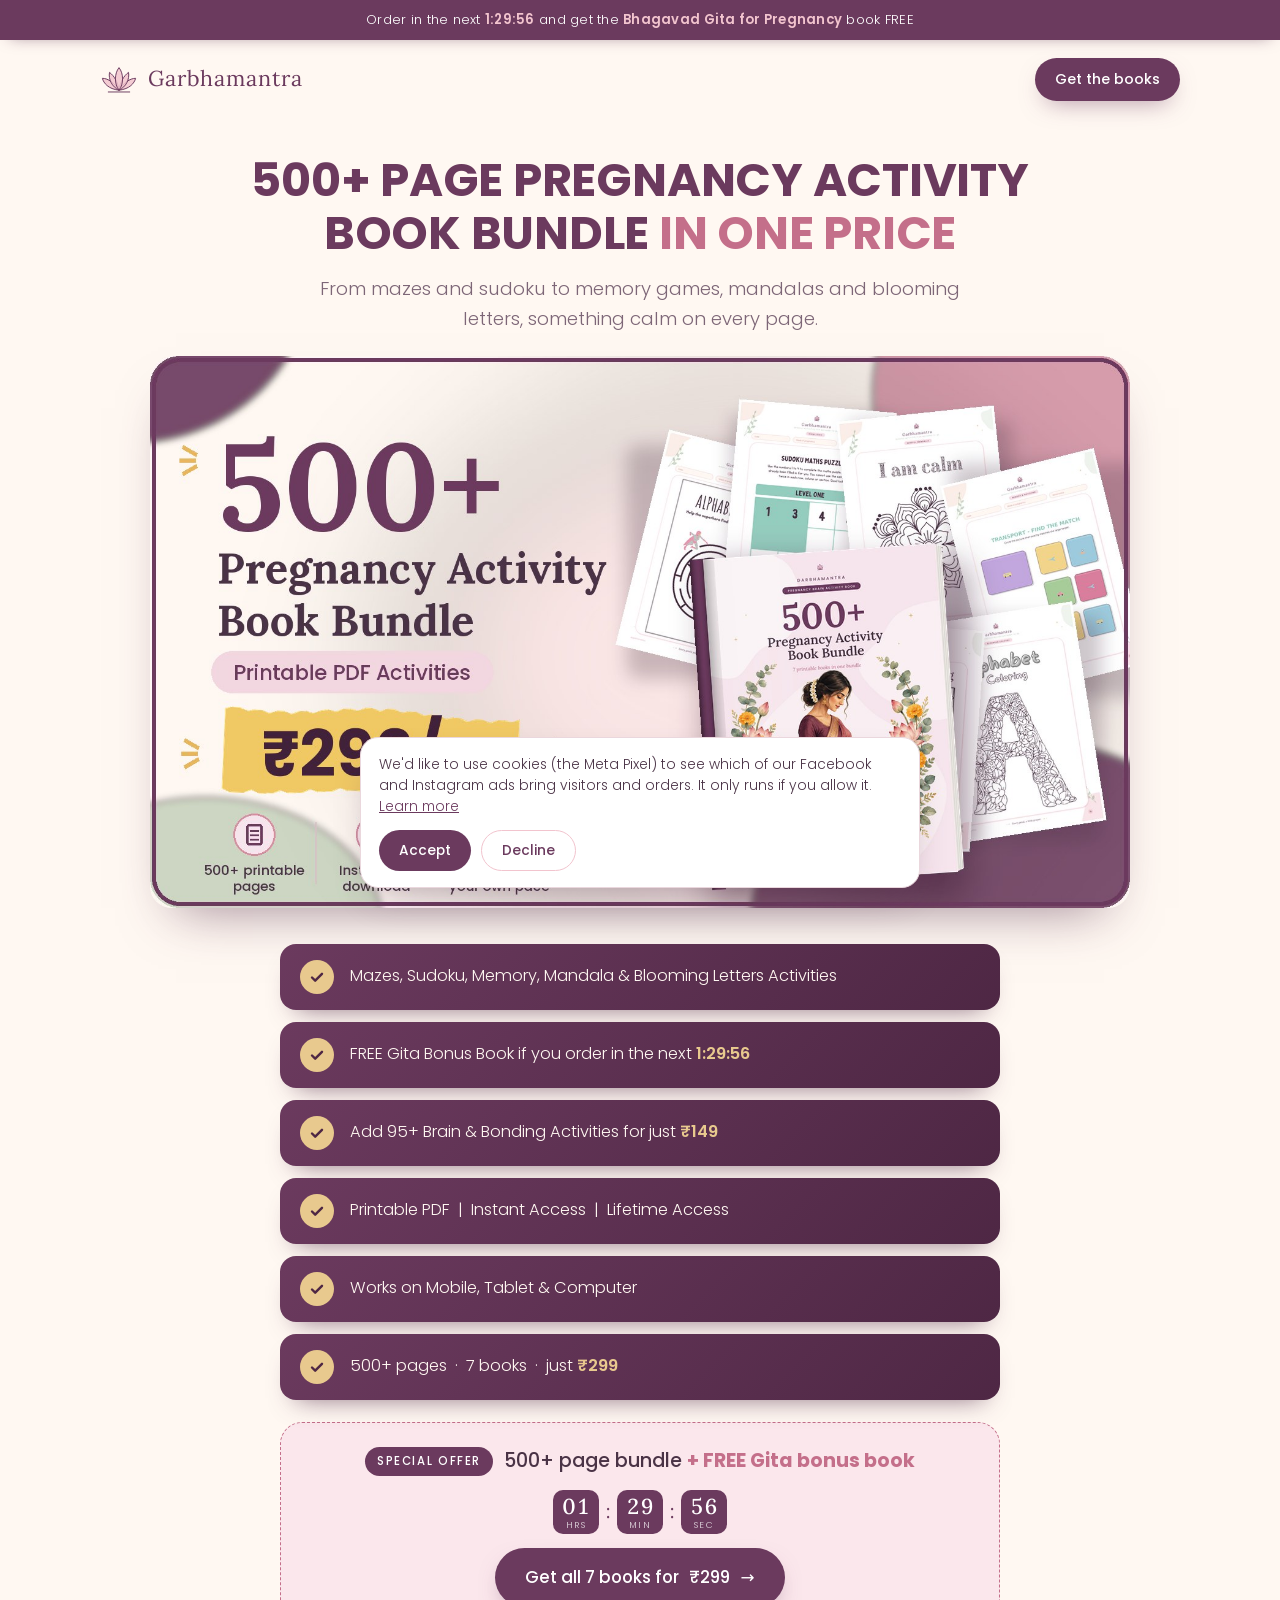
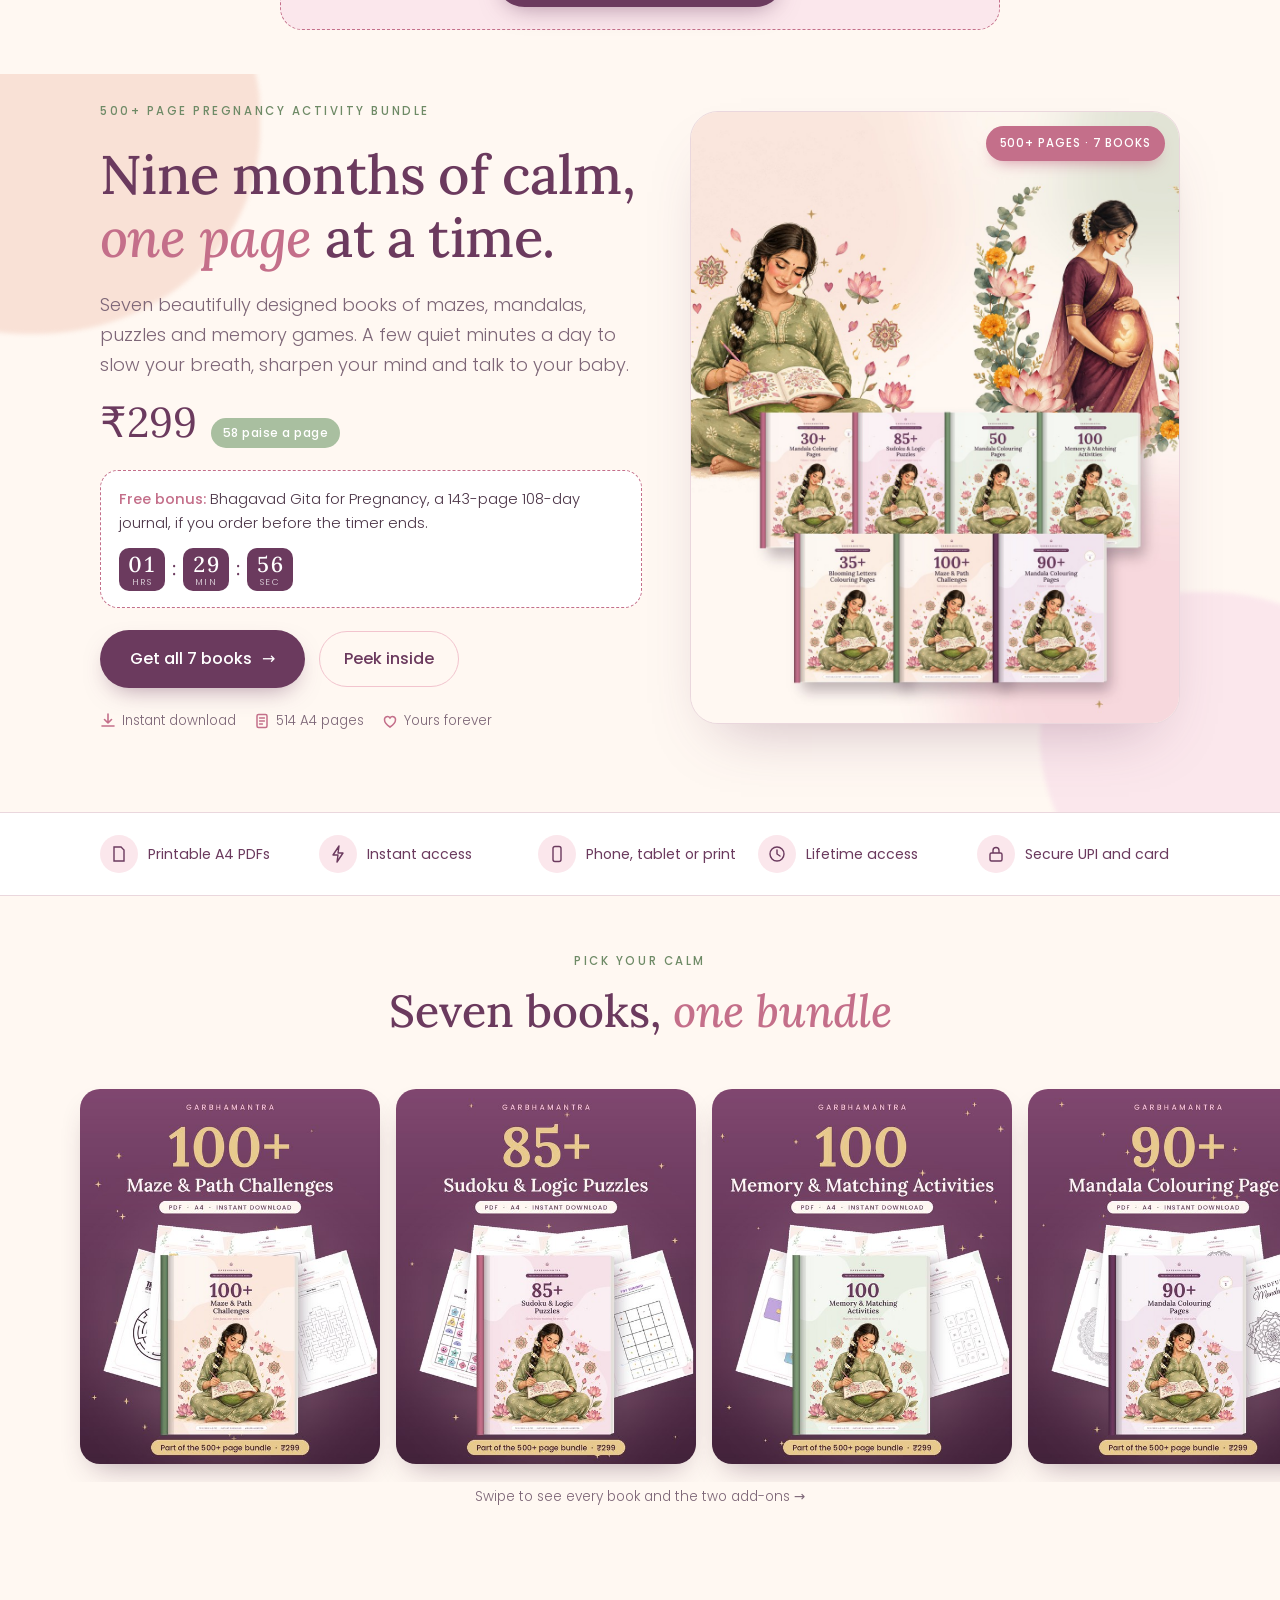
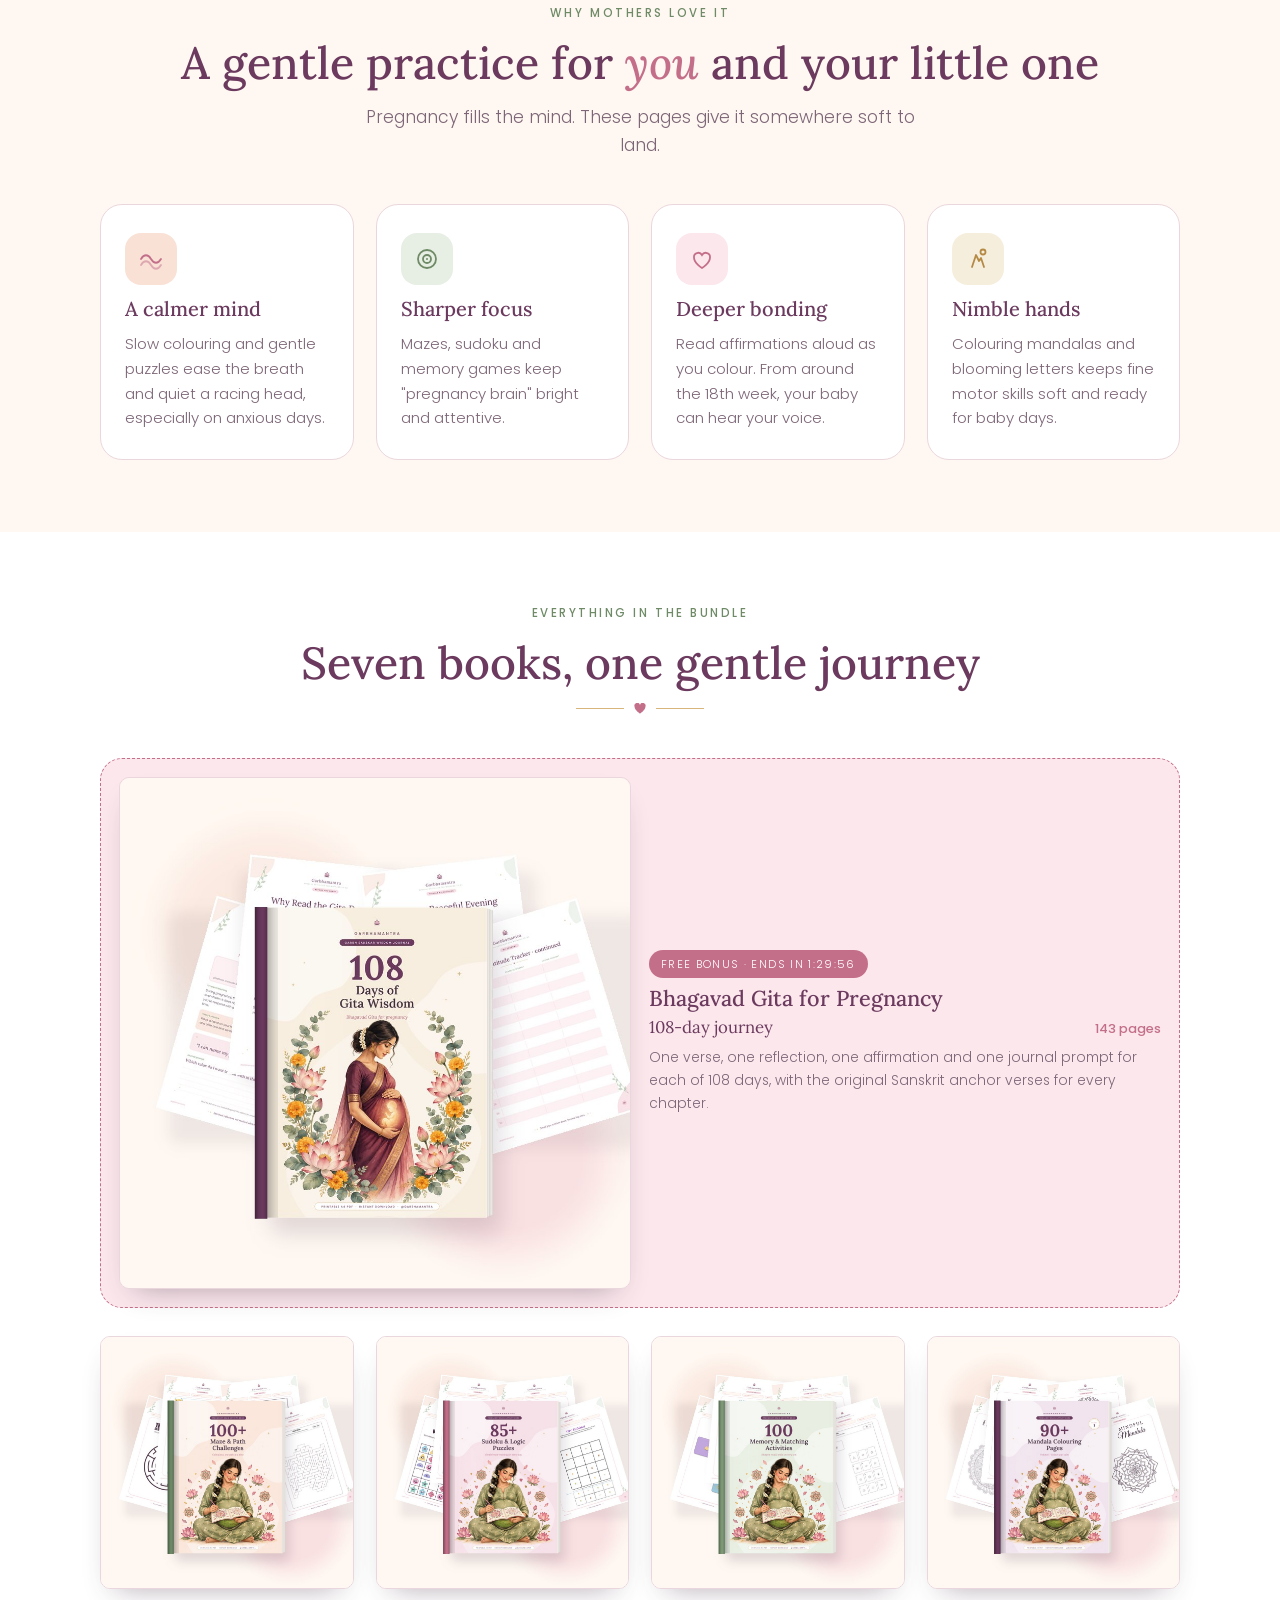
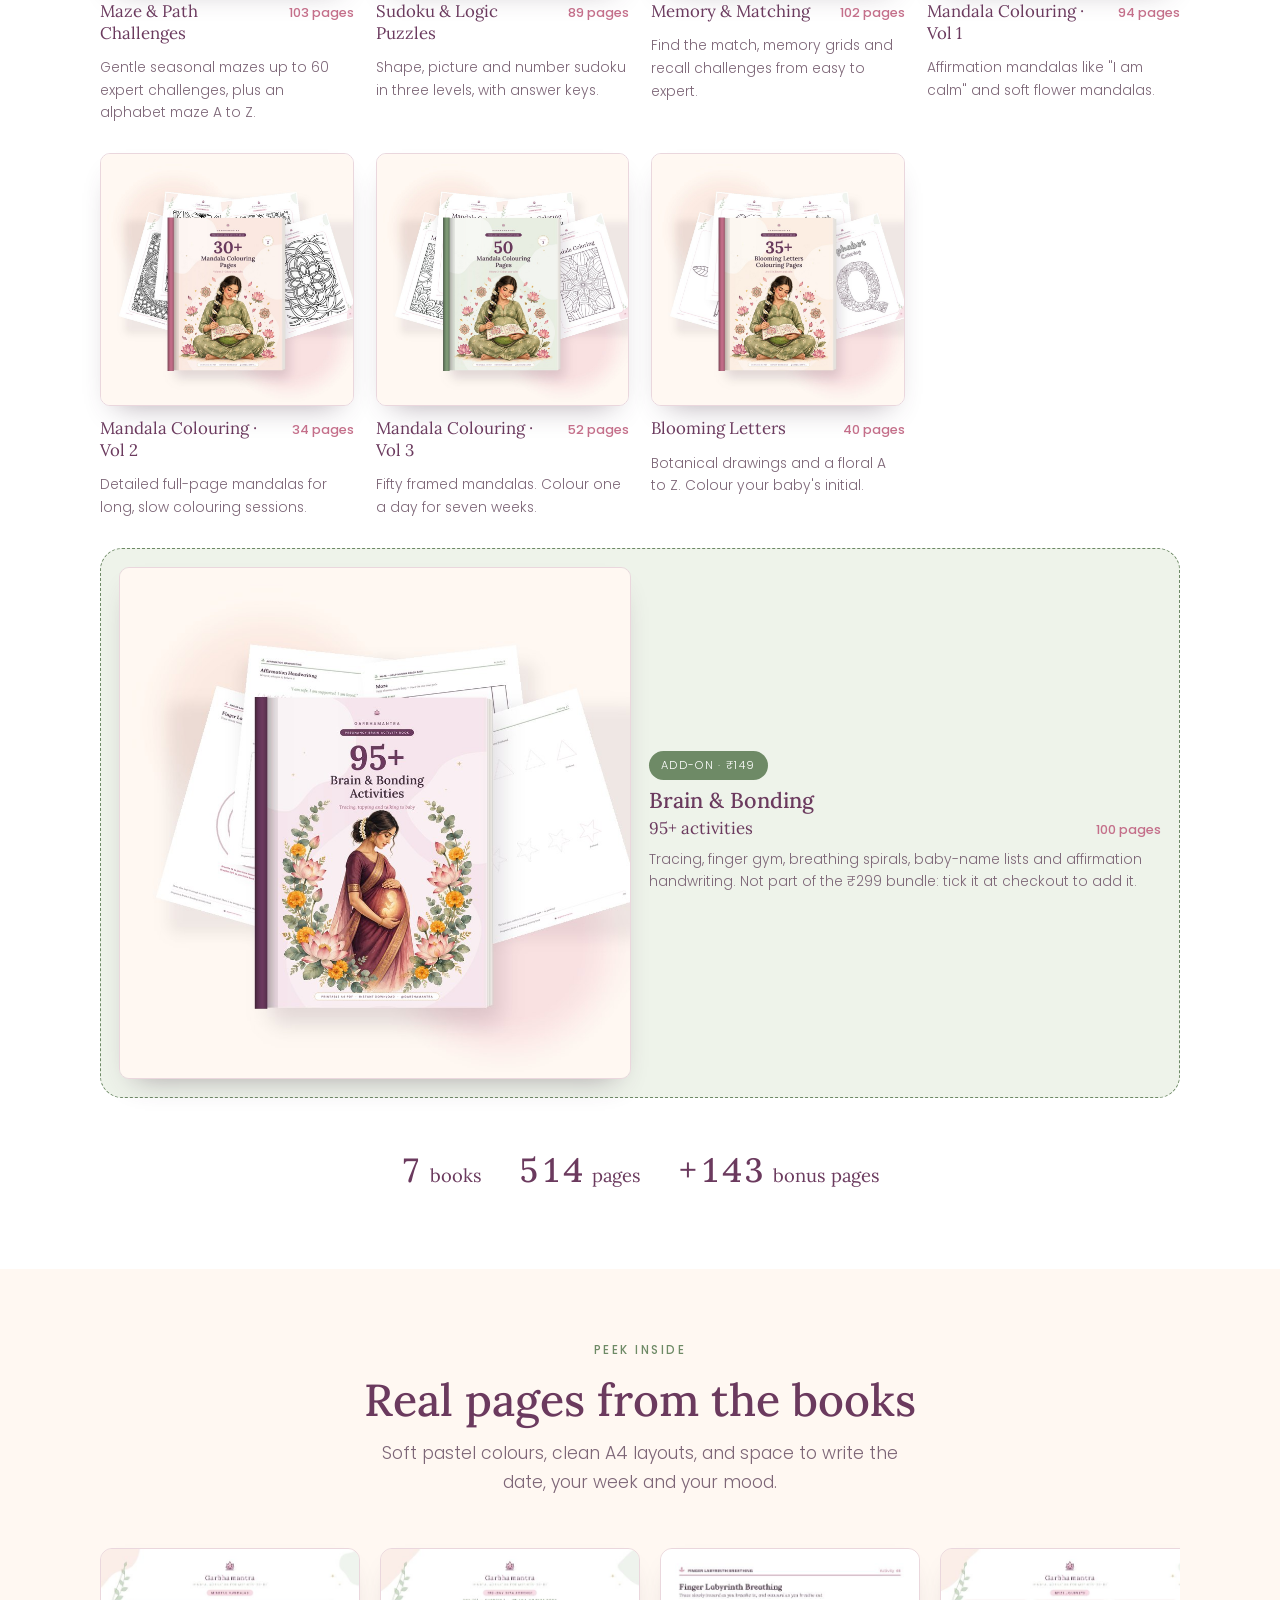
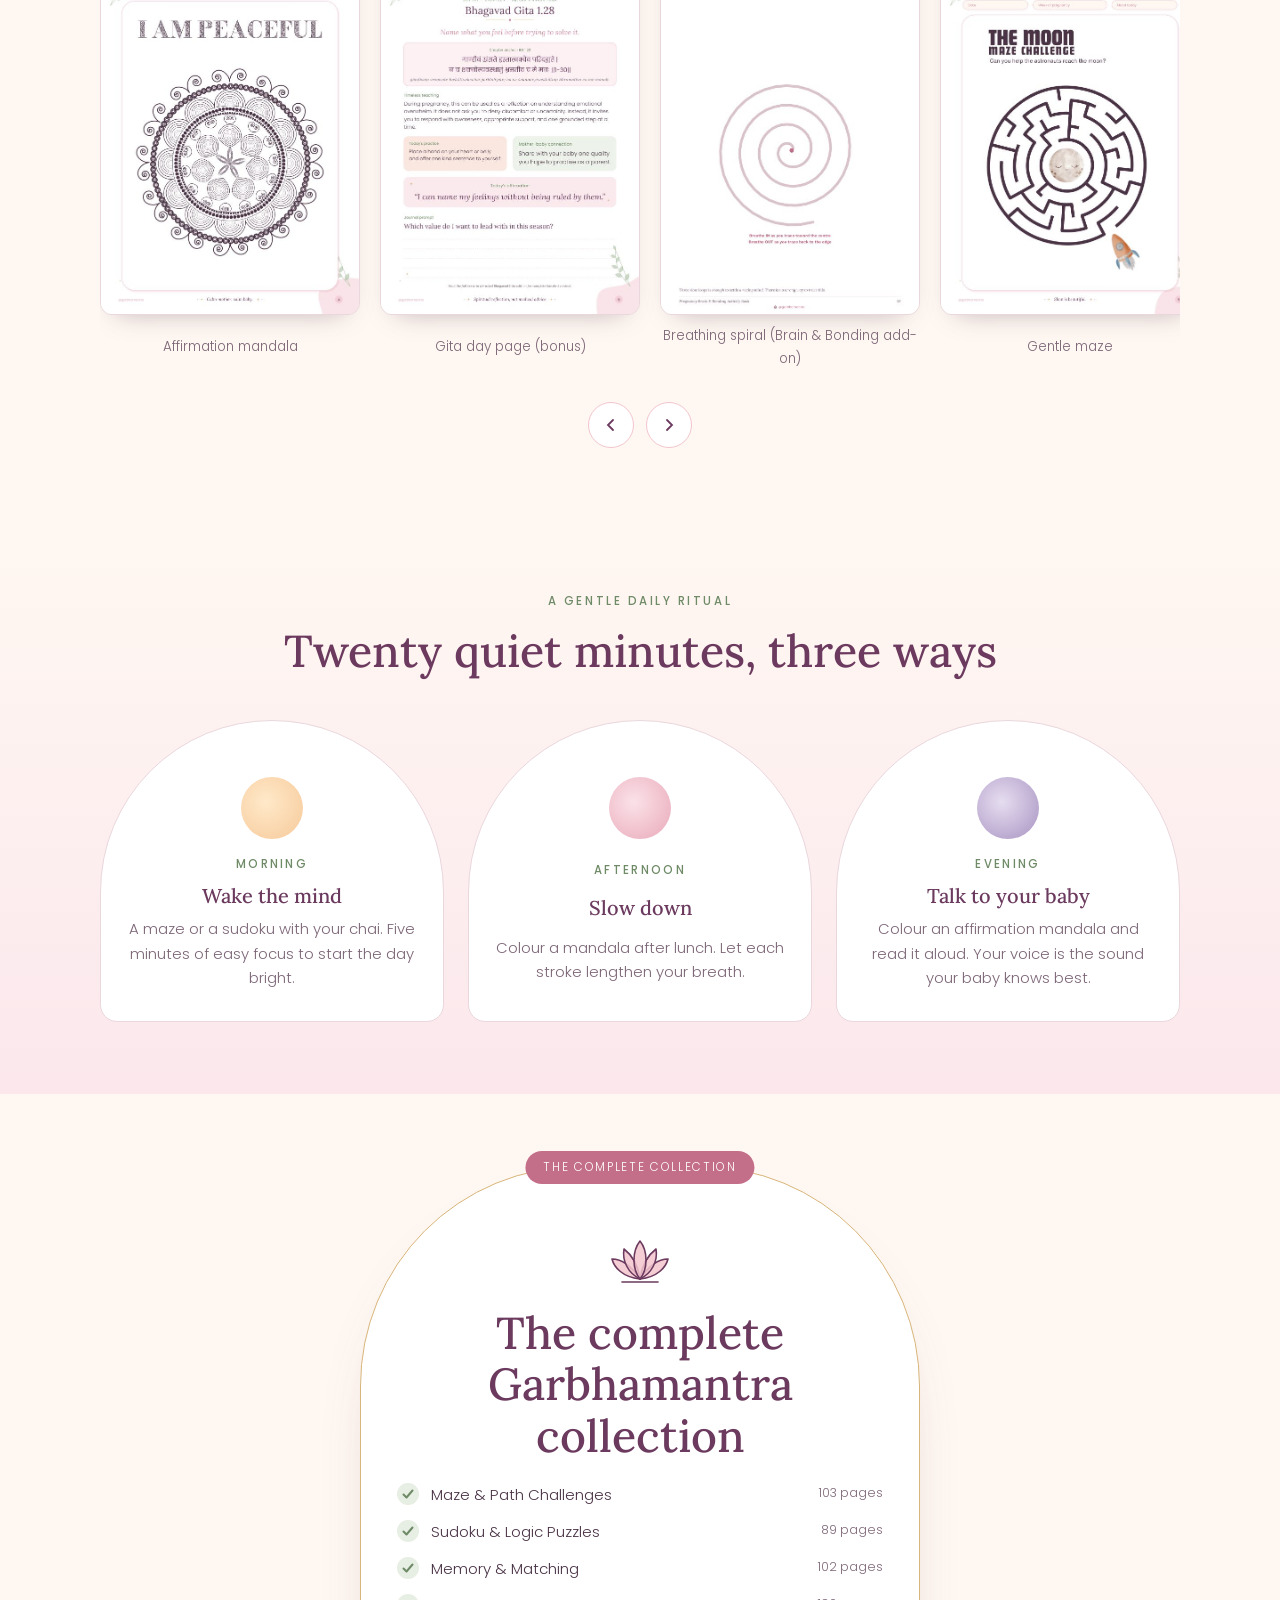
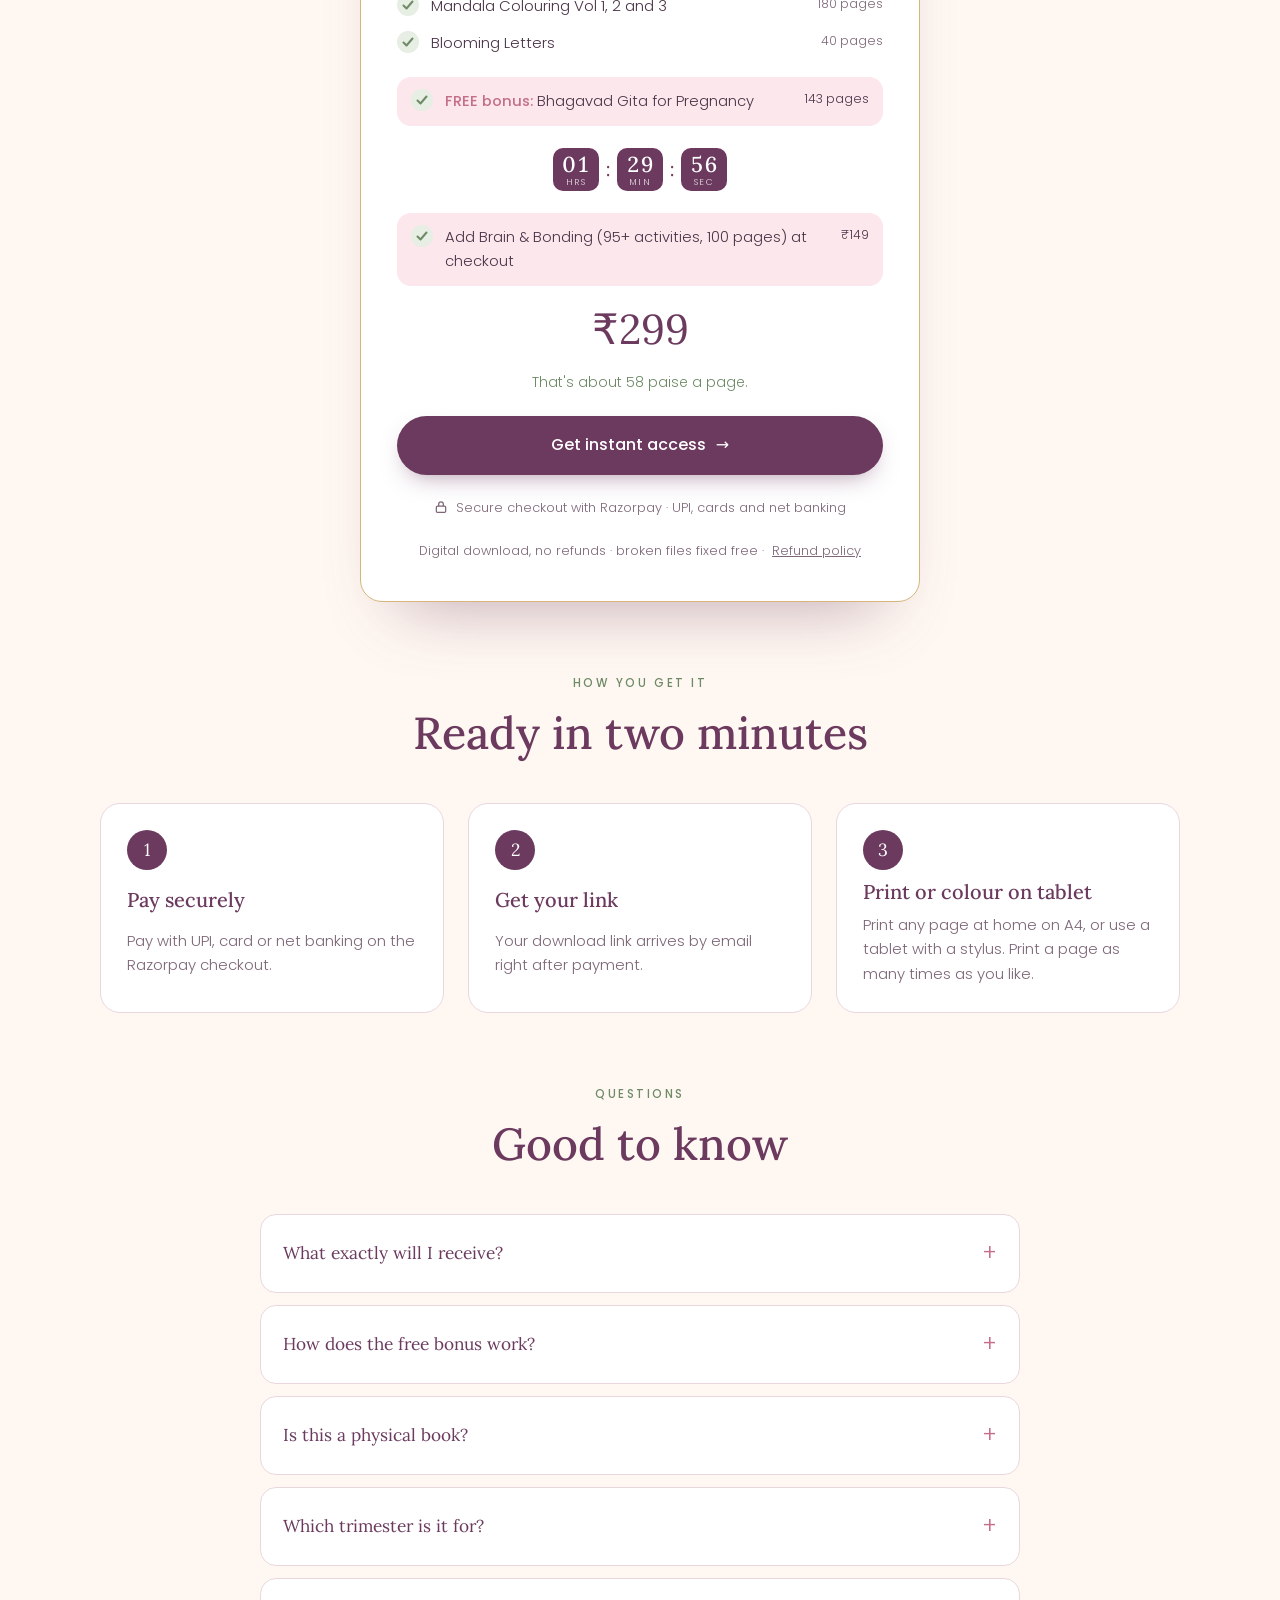
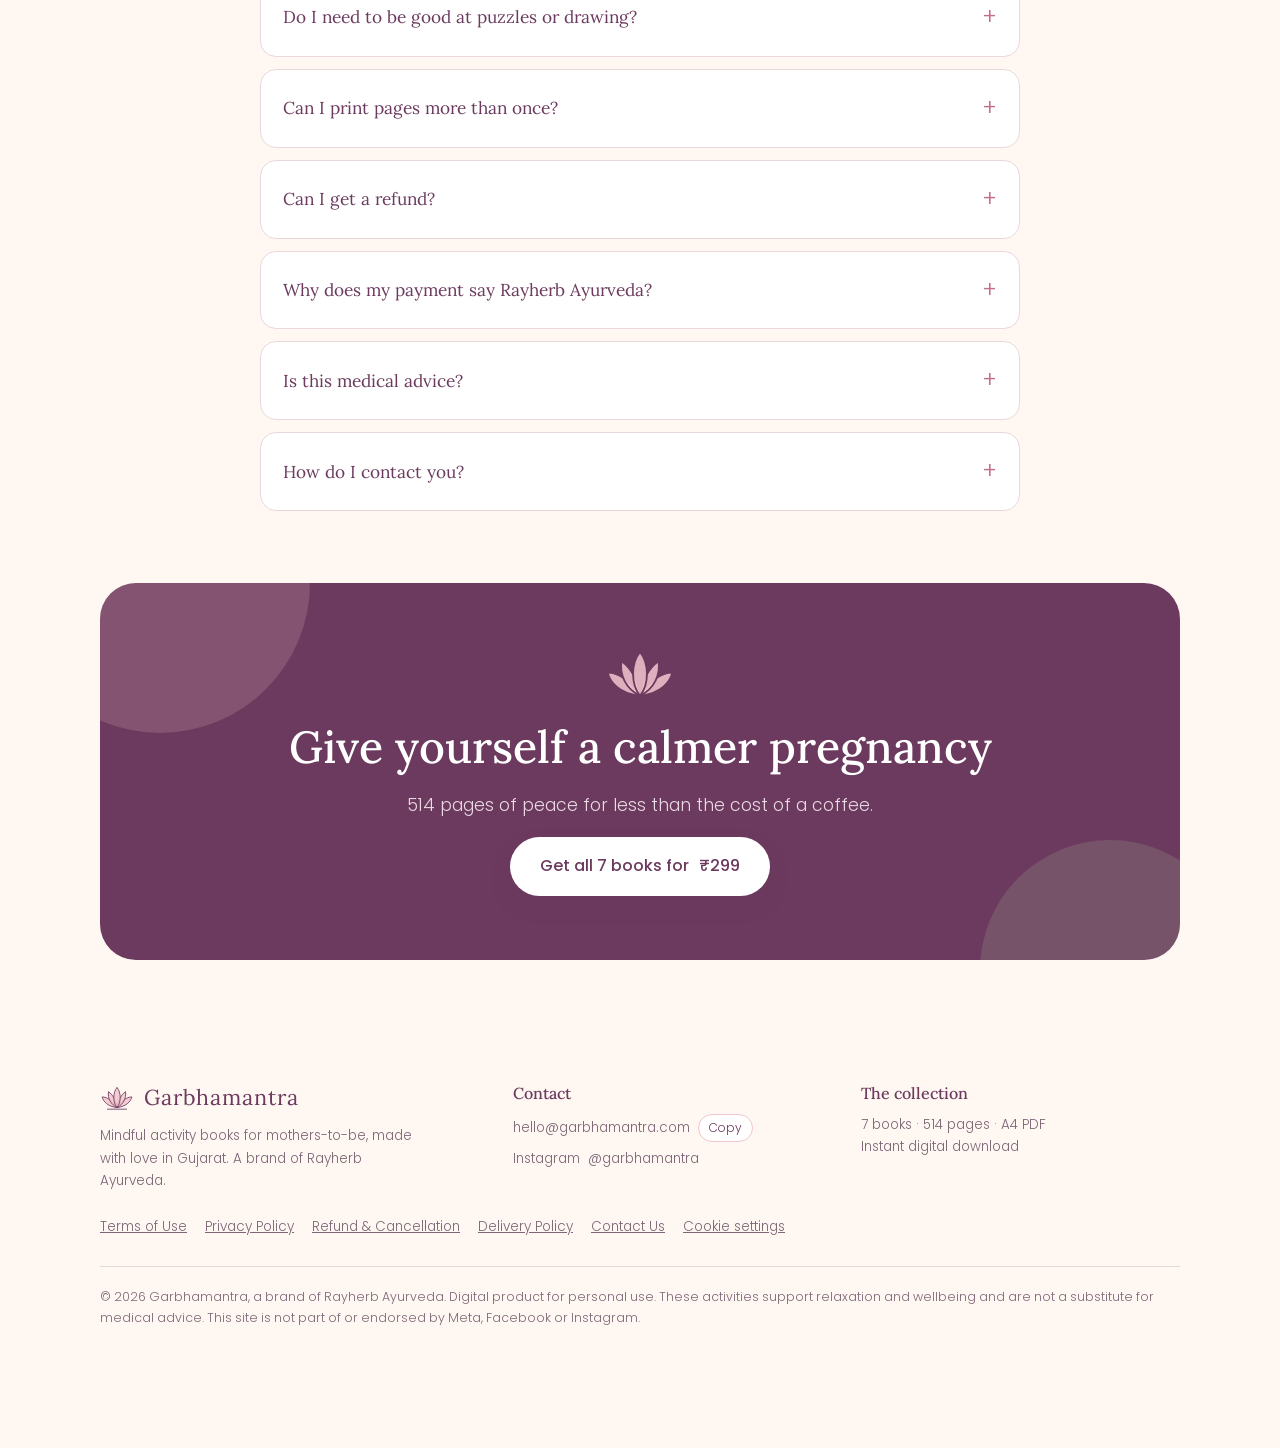
==== commit 8af6c64c: "Meta Pixel behind cookie consent; privacy page updated Pixel loads only after Accept. Events: PageVi" ====
--- a/index.html
+++ b/index.html
@@ -581,6 +581,7 @@
       <a href="/refund/">Refund &amp; Cancellation</a>
       <a href="/delivery/">Delivery Policy</a>
       <a href="/contact/">Contact Us</a>
+      <a href="#" onclick="gmCookieSettings();return false">Cookie settings</a>
     </nav>
     <p class="disclaimer">© <span id="yr">2026</span> Garbhamantra, a brand of Rayherb Ayurveda. Digital product for personal use. These activities support relaxation and wellbeing and are not a substitute for medical advice. This site is not part of or endorsed by Meta, Facebook or Instagram.</p>
   </div>
@@ -591,6 +592,7 @@
   <a class="btn btn-primary" data-buy href="#offer">Get the books</a>
 </div>
 
+<script src="/consent.js"></script>
 <script>
 /* ============ EDIT THESE BEFORE GOING LIVE ============ */
 const CONFIG = {
@@ -659,6 +661,13 @@
 tick();
 document.getElementById("yr").textContent = new Date().getFullYear();
 
+/* Meta Pixel (only sends after cookie consent, see /consent.js): a buy button that opens Razorpay */
+document.addEventListener("click", e => {
+  const a = e.target.closest("[data-buy]");
+  if (a && /rzp\.io|razorpay/.test(a.href) && window.gmTrack)
+    gmTrack("InitiateCheckout", { value: CONFIG.price, currency: "INR", content_name: "Garbhamantra 7-book bundle" });
+});
+
 /* gallery arrows */
 const track = document.getElementById("track");
 const step = () => track.querySelector(".g-item").getBoundingClientRect().width + 20;
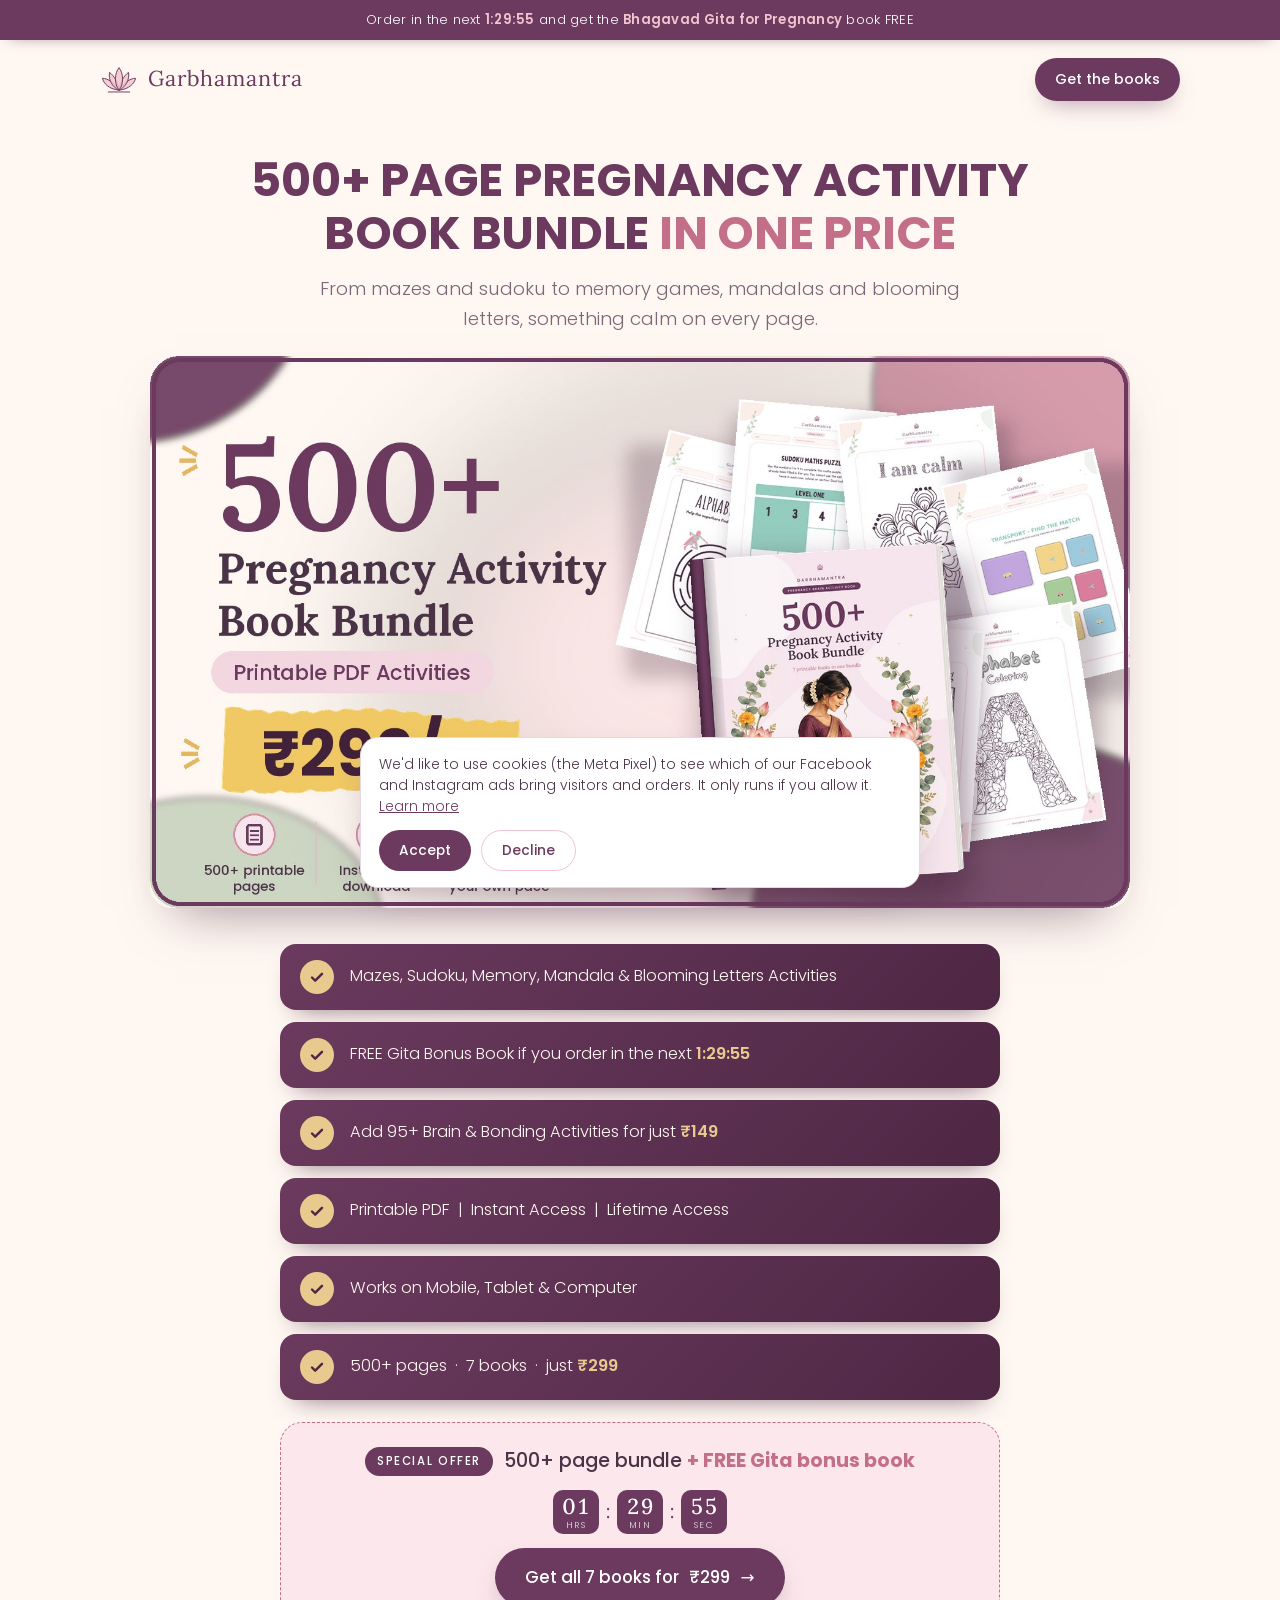
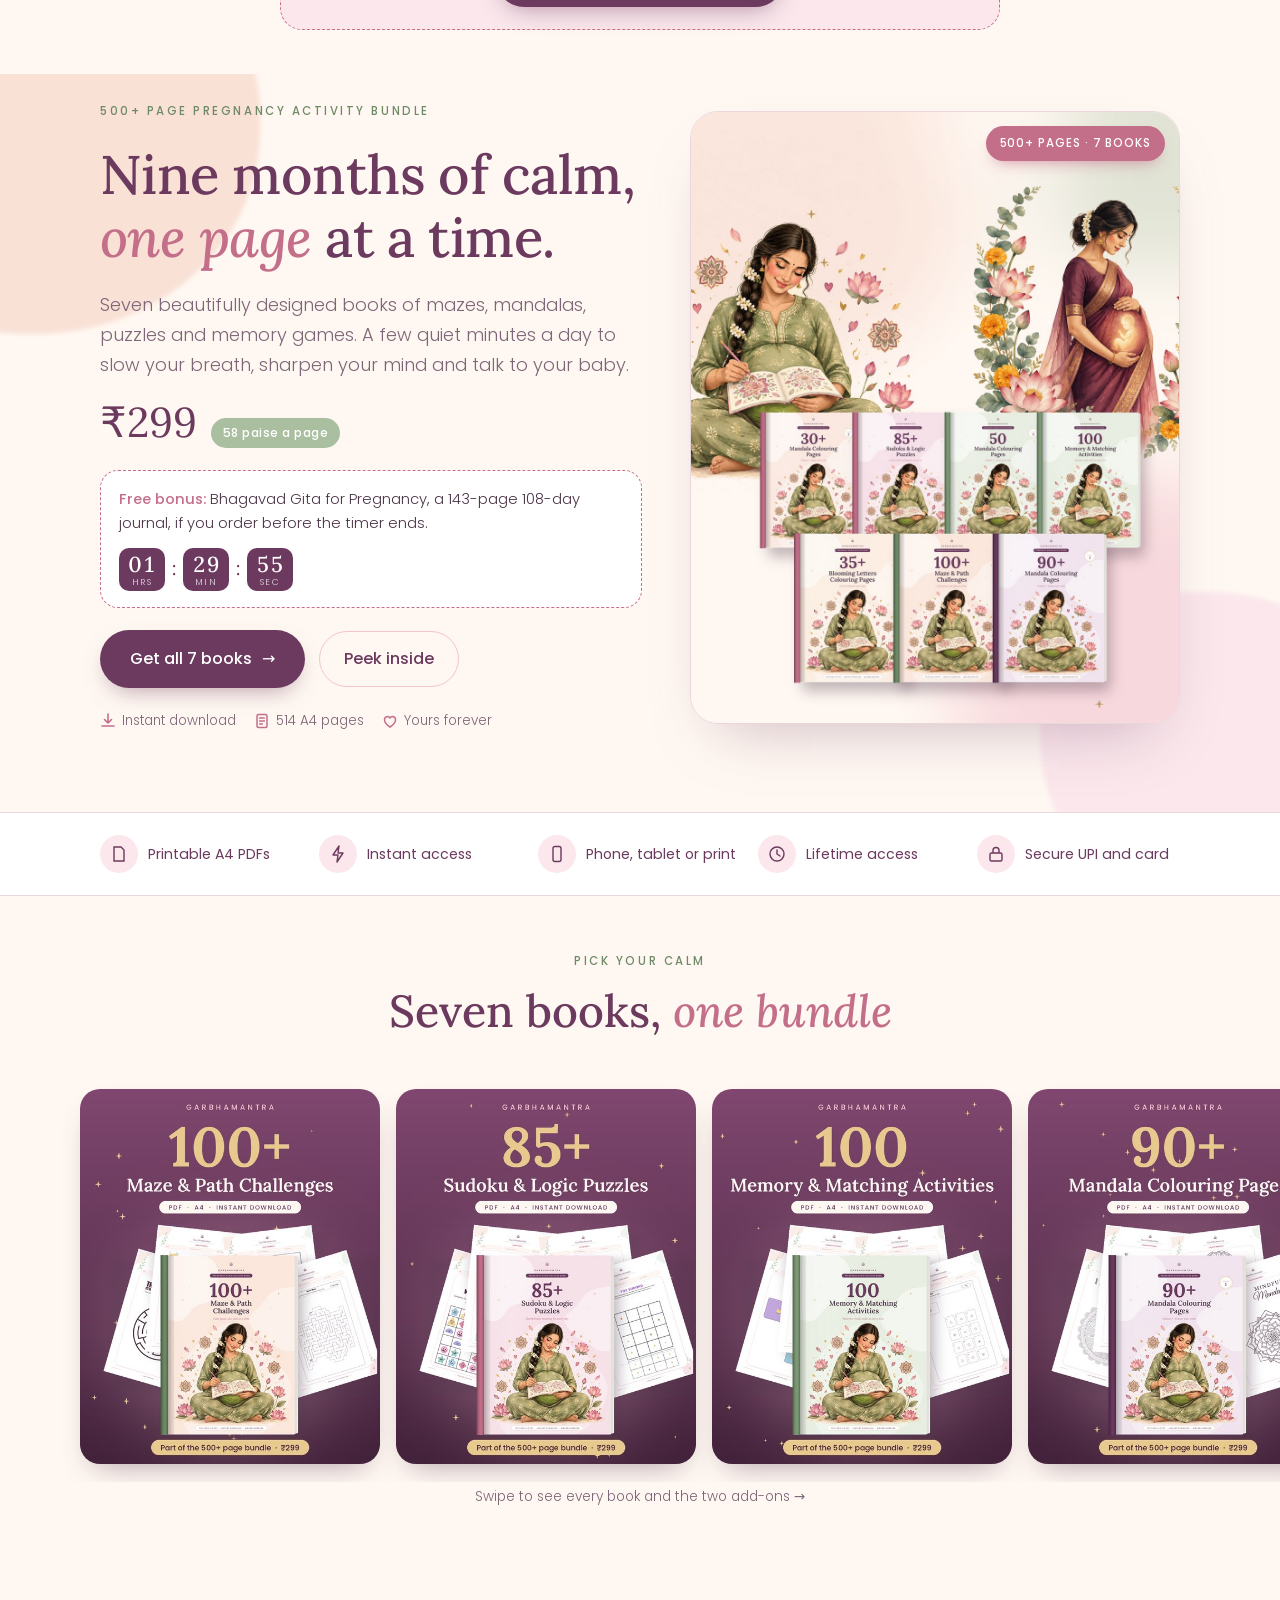
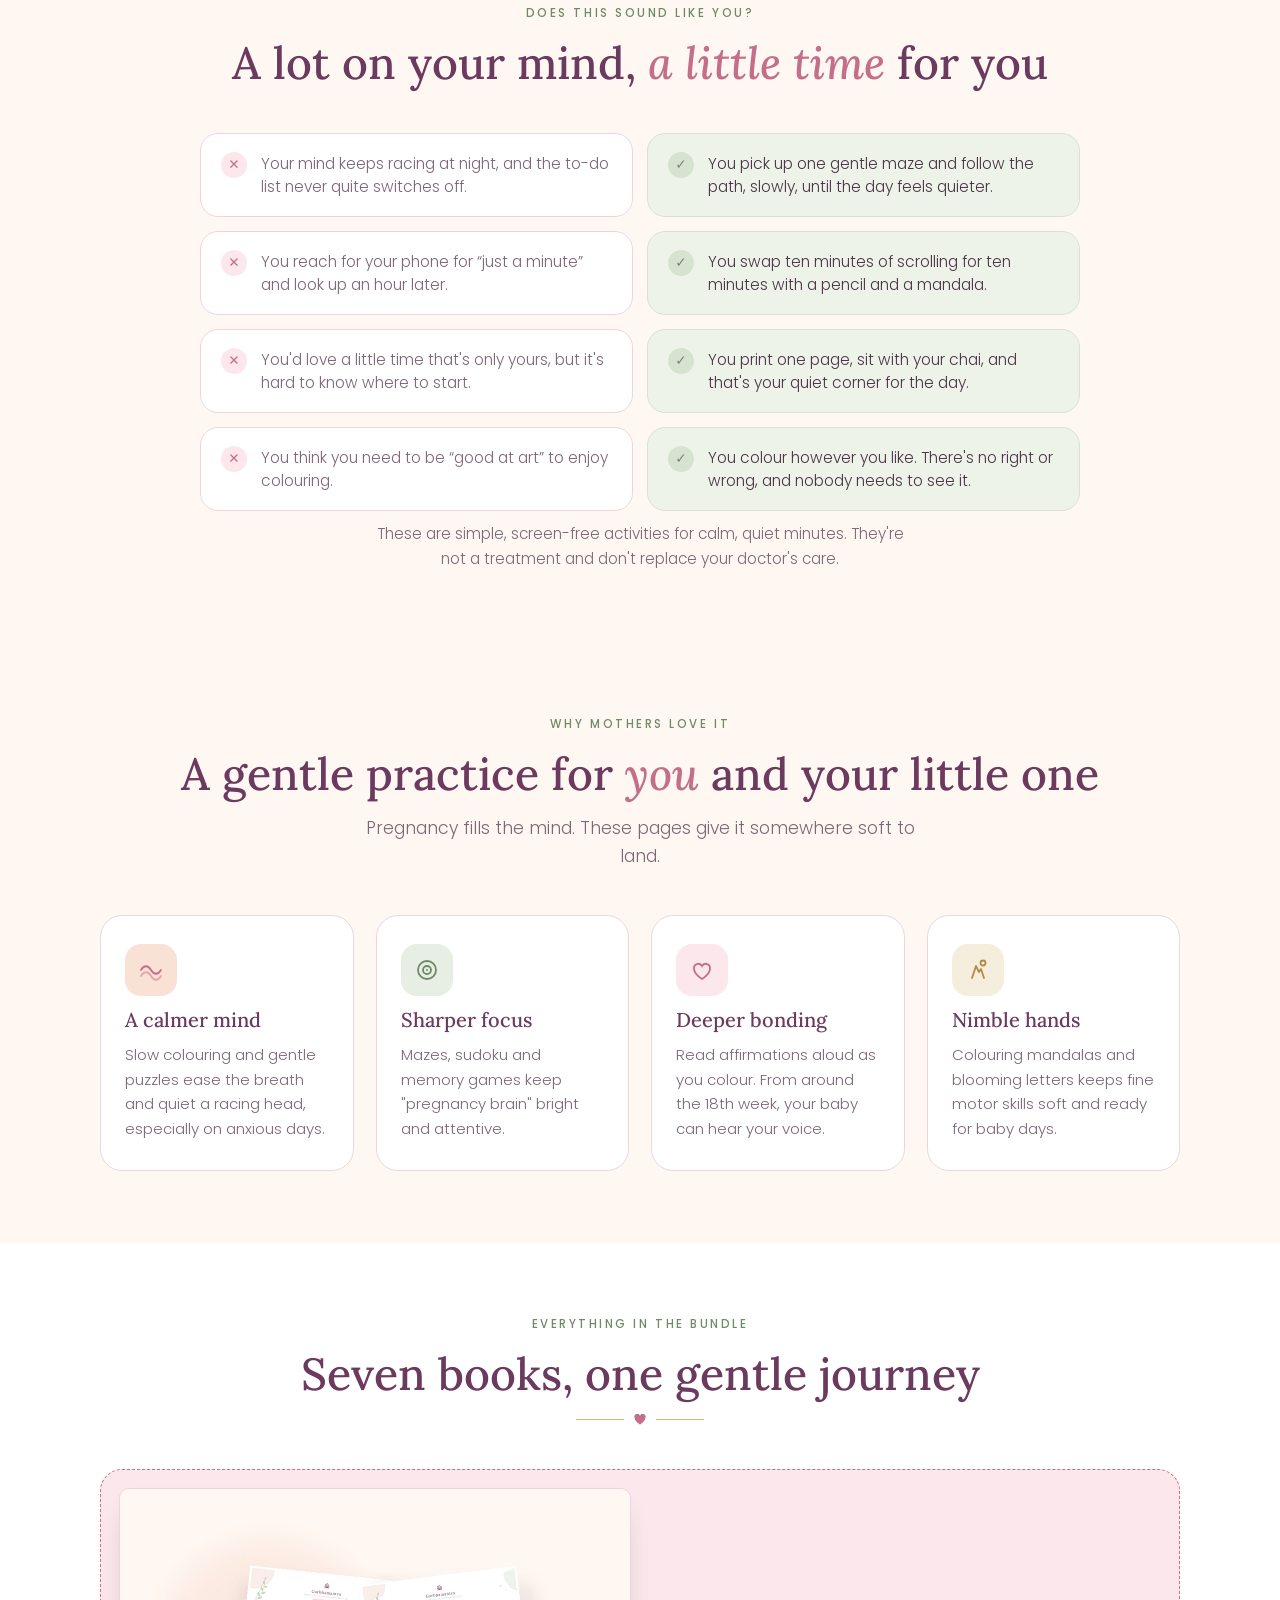
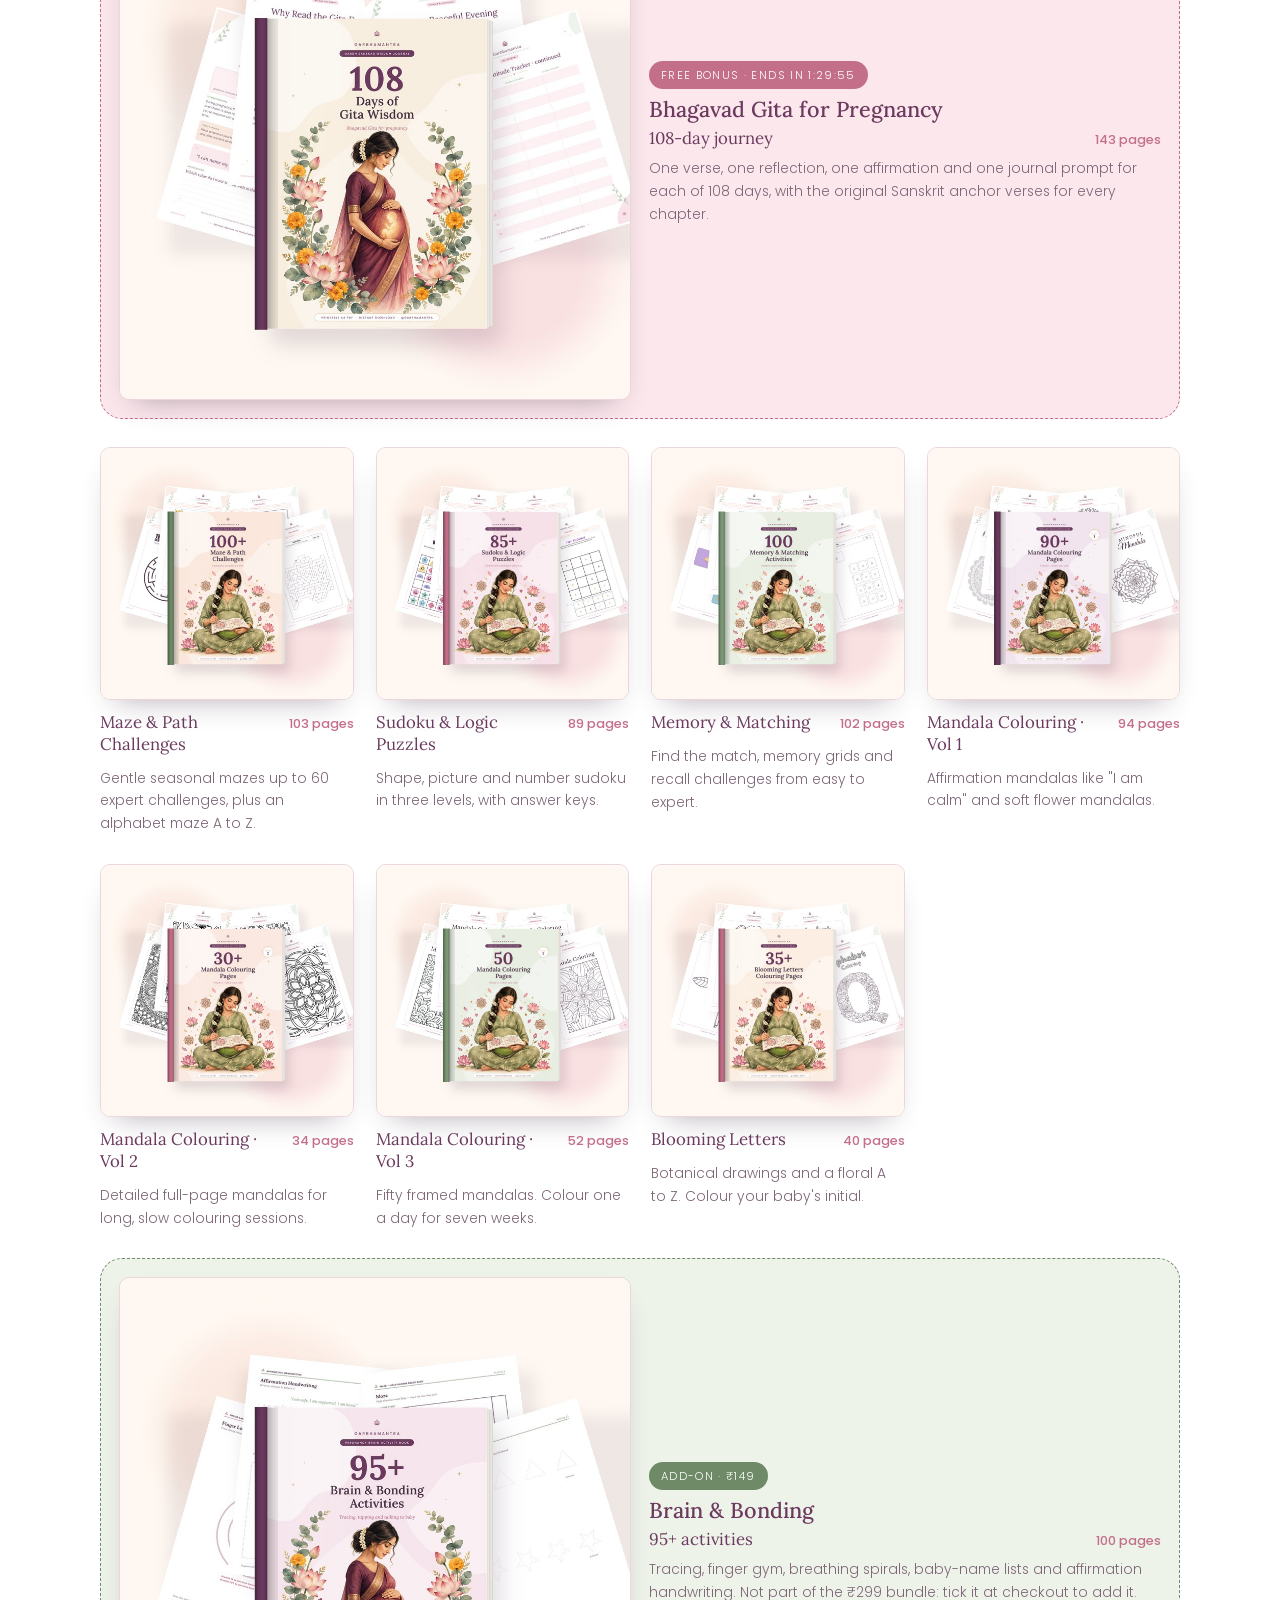
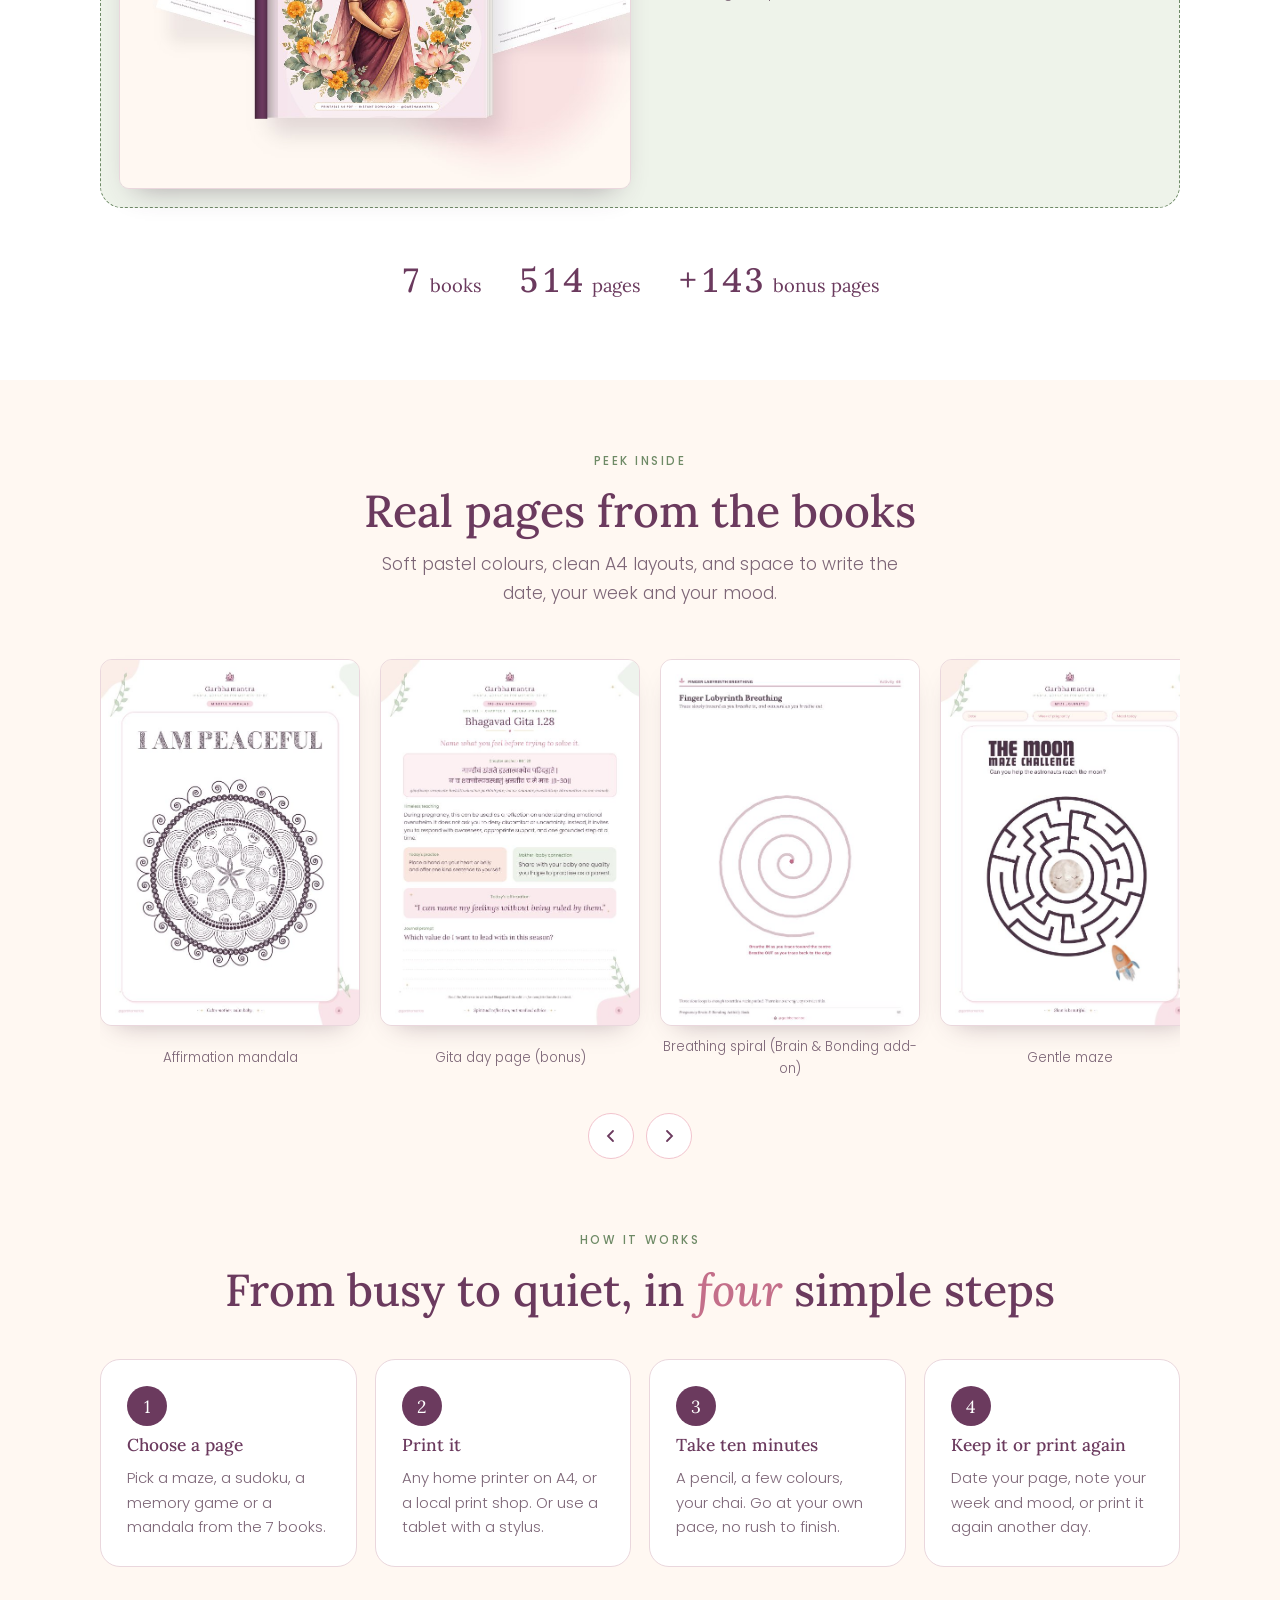
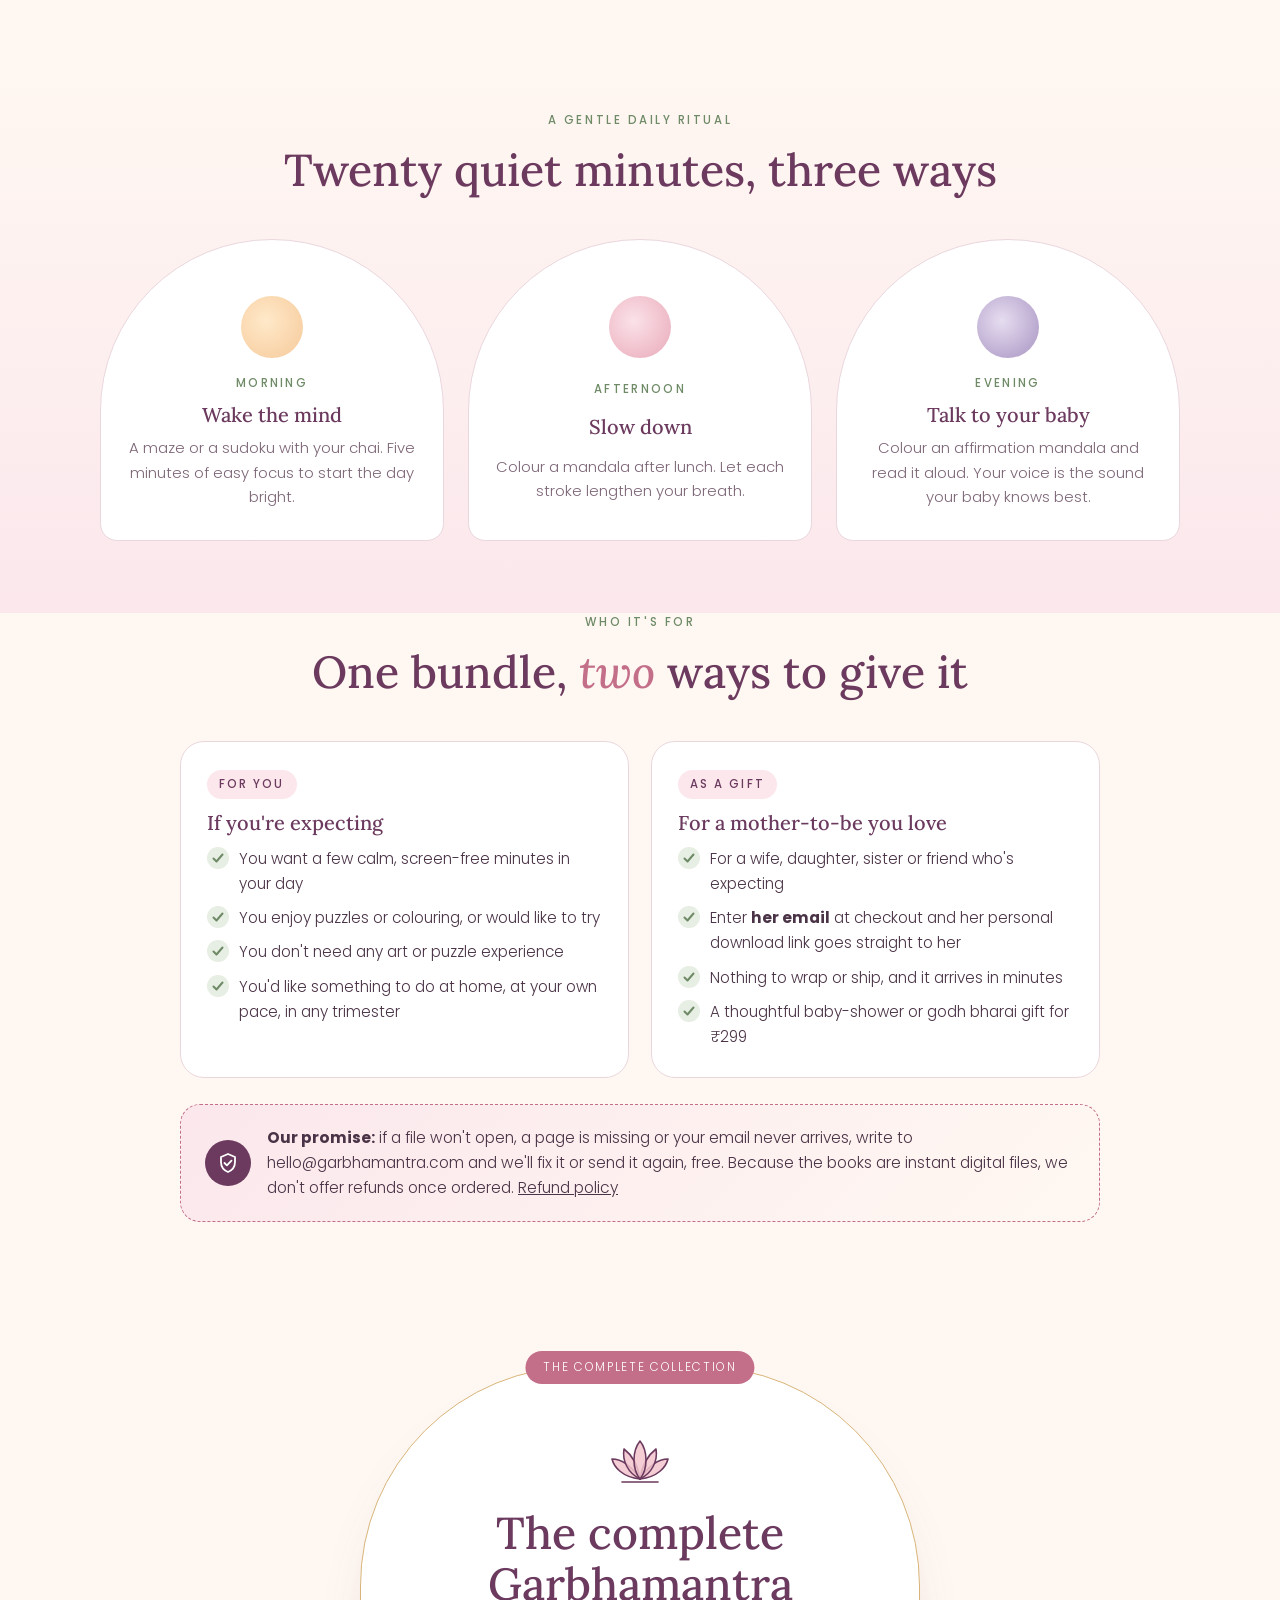
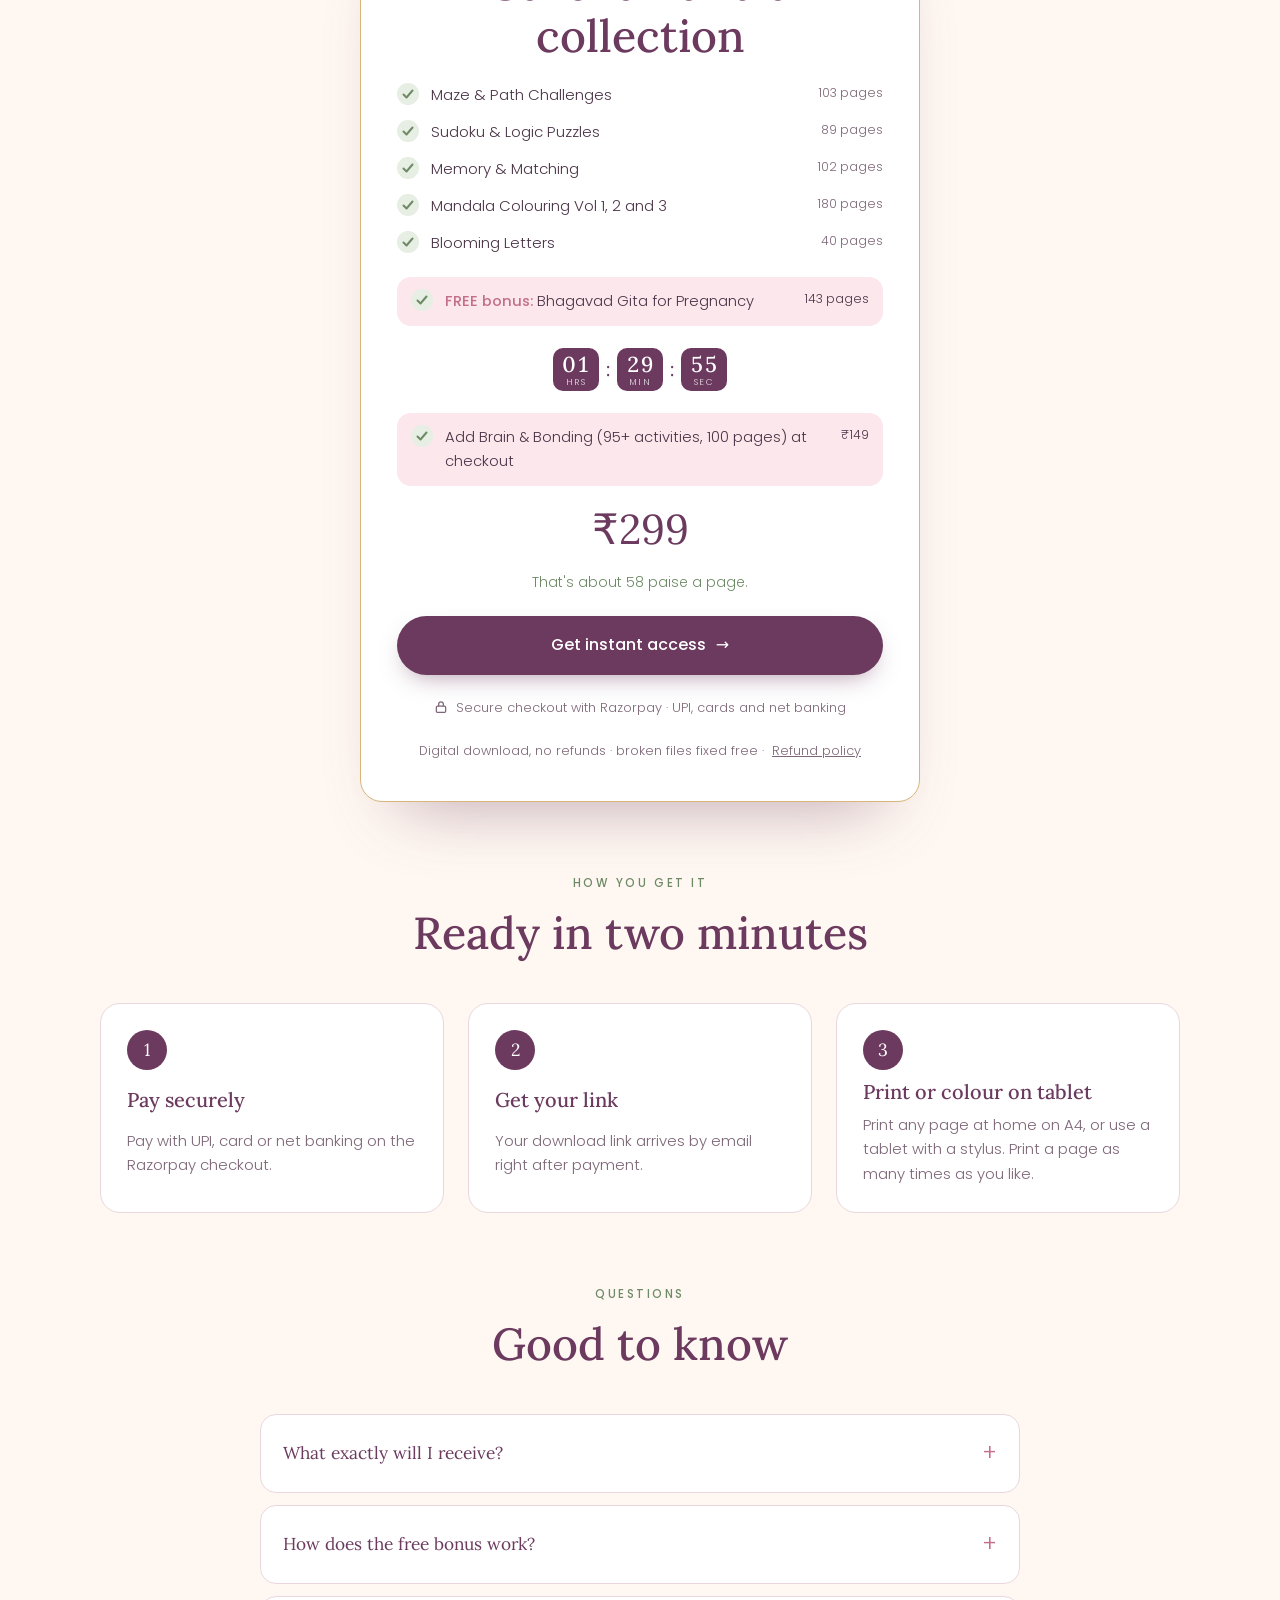
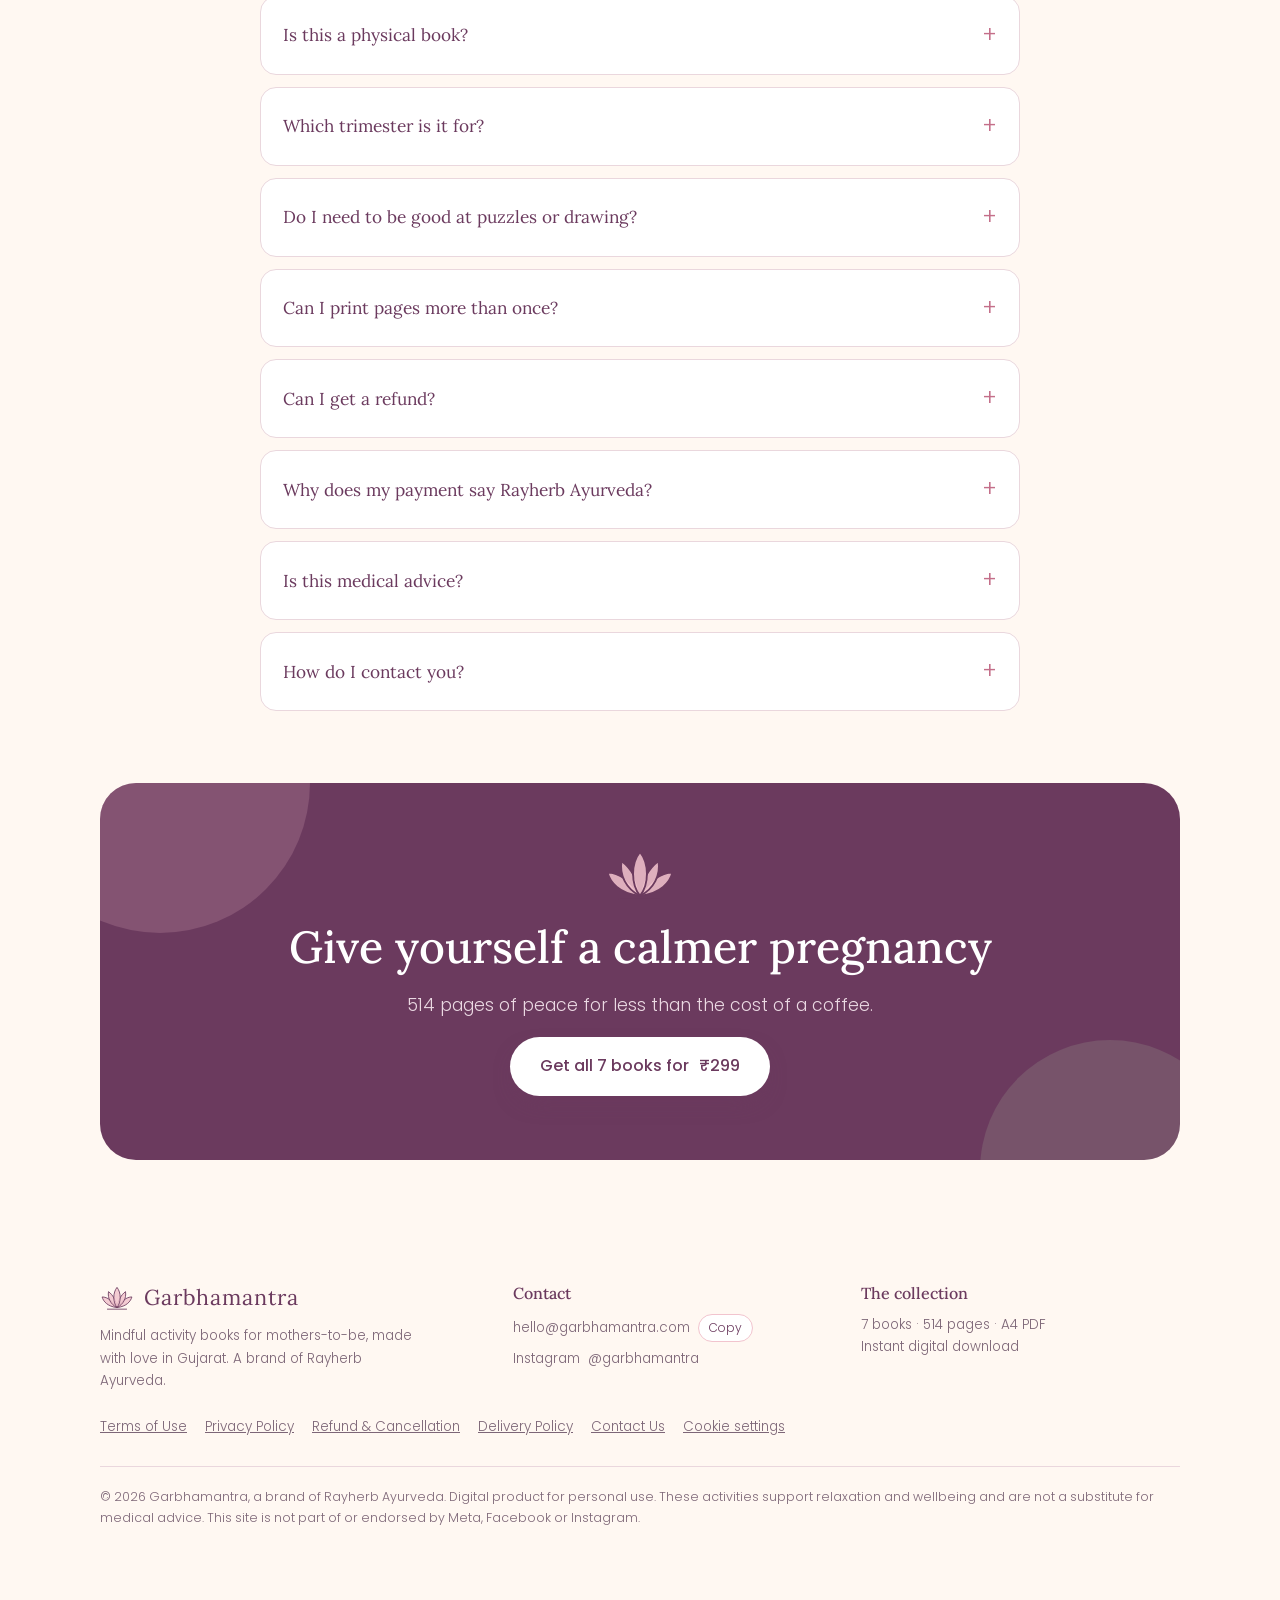
==== commit 09eee549: "Homepage: does this sound like you, 4 steps, who it's for, our promise Co-Authored-By: Claude Opus 5" ====
--- a/index.html
+++ b/index.html
@@ -221,6 +221,29 @@
 .addon{display:grid;grid-template-columns:22px 1fr auto;gap:12px;align-items:start;text-align:left;background:var(--blush-soft);border-radius:14px;padding:12px 14px;font-size:.92rem}
 .buybar .bt2{font-size:.7rem;color:var(--rose);font-variant-numeric:tabular-nums}
 
+/* honest sections added 2026-11-12: "sound like you", 4 steps, who it's for, promise */
+.sly{max-width:880px;margin:0 auto;display:grid;gap:14px}
+.sly-row{display:grid;grid-template-columns:1fr 1fr;gap:14px}
+.sly-card{border-radius:18px;padding:18px 20px;display:flex;gap:14px;align-items:flex-start;font-size:.96rem;line-height:1.5}
+.sly-card.now{background:var(--paper);border:1px solid var(--line);color:var(--muted)}
+.sly-card.then{background:#EEF3EA;border:1px solid #D7E3D1;color:var(--ink)}
+.sly-card .mk{flex:0 0 26px;height:26px;border-radius:50%;display:grid;place-items:center;font-size:.85rem;font-weight:600}
+.sly-card.now .mk{background:var(--blush-soft);color:var(--rose)}
+.sly-card.then .mk{background:#D7E3D1;color:var(--sage-deep)}
+.sly-note{text-align:center;color:var(--muted);font-size:.95rem;max-width:60ch;margin:10px auto 0}
+.steps4{display:grid;grid-template-columns:repeat(4,1fr);gap:18px}
+.steps4 .step h3{font-size:1.08rem}
+.who{display:grid;grid-template-columns:1fr 1fr;gap:22px;max-width:920px;margin:0 auto}
+.who-card{background:var(--paper);border:1px solid var(--line);border-radius:24px;padding:28px 26px;display:grid;gap:12px;align-content:start}
+.who-card .tagw{justify-self:start;font-size:.72rem;letter-spacing:.18em;text-transform:uppercase;font-weight:500;color:var(--plum);background:var(--blush-soft);border-radius:999px;padding:5px 12px}
+.who-card ul{list-style:none;margin:0;padding:0;display:grid;gap:9px}
+.who-card li{display:flex;gap:10px;align-items:flex-start;font-size:.95rem;color:var(--ink)}
+.who-card li svg{flex:0 0 22px;margin-top:1px}
+.promise{max-width:920px;margin:26px auto 0;background:linear-gradient(135deg,#FBE7EC,#FFF8F2);border:1px dashed var(--rose);border-radius:20px;padding:20px 24px;display:flex;gap:16px;align-items:center}
+.promise .pi{flex:0 0 46px;height:46px;border-radius:50%;background:var(--plum);display:grid;place-items:center}
+.promise p{margin:0;font-size:.96rem;color:var(--ink)}
+@media (max-width:920px){.steps4{grid-template-columns:repeat(2,1fr)}.who{grid-template-columns:1fr}}
+@media (max-width:560px){.sly-row{grid-template-columns:1fr}.steps4{grid-template-columns:1fr}.promise{flex-direction:column;text-align:center}}
 @media (max-width:920px){
   .book.bonus{grid-template-columns:1fr}
   .hero-grid{grid-template-columns:1fr}
@@ -364,6 +387,23 @@
   <p class="cats-hint">Swipe to see every book and the two add-ons →</p>
 </section>
 
+<!-- ===== DOES THIS SOUND LIKE YOU ===== -->
+<section>
+  <div class="wrap">
+    <div class="sec-head center">
+      <span class="eyebrow">Does this sound like you?</span>
+      <h2>A lot on your mind, <em>a little time</em> for you</h2>
+    </div>
+    <div class="sly">
+      <div class="sly-row"><div class="sly-card now"><span class="mk" aria-hidden="true">✕</span><span>Your mind keeps racing at night, and the to-do list never quite switches off.</span></div><div class="sly-card then"><span class="mk" aria-hidden="true">✓</span><span>You pick up one gentle maze and follow the path, slowly, until the day feels quieter.</span></div></div>
+      <div class="sly-row"><div class="sly-card now"><span class="mk" aria-hidden="true">✕</span><span>You reach for your phone for “just a minute” and look up an hour later.</span></div><div class="sly-card then"><span class="mk" aria-hidden="true">✓</span><span>You swap ten minutes of scrolling for ten minutes with a pencil and a mandala.</span></div></div>
+      <div class="sly-row"><div class="sly-card now"><span class="mk" aria-hidden="true">✕</span><span>You'd love a little time that's only yours, but it's hard to know where to start.</span></div><div class="sly-card then"><span class="mk" aria-hidden="true">✓</span><span>You print one page, sit with your chai, and that's your quiet corner for the day.</span></div></div>
+      <div class="sly-row"><div class="sly-card now"><span class="mk" aria-hidden="true">✕</span><span>You think you need to be “good at art” to enjoy colouring.</span></div><div class="sly-card then"><span class="mk" aria-hidden="true">✓</span><span>You colour however you like. There's no right or wrong, and nobody needs to see it.</span></div></div>
+    </div>
+    <p class="sly-note">These are simple, screen-free activities for calm, quiet minutes. They're not a treatment and don't replace your doctor's care.</p>
+  </div>
+</section>
+
 <!-- ===== FEELINGS / BENEFITS ===== -->
 <section>
   <div class="wrap">
@@ -454,6 +494,22 @@
   </div>
 </section>
 
+<!-- ===== HOW A QUIET MINUTE WORKS ===== -->
+<section style="padding-top:0">
+  <div class="wrap">
+    <div class="sec-head center">
+      <span class="eyebrow">How it works</span>
+      <h2>From busy to quiet, in <em>four</em> simple steps</h2>
+    </div>
+    <div class="steps4">
+      <div class="step"><span class="n">1</span><h3>Choose a page</h3><p>Pick a maze, a sudoku, a memory game or a mandala from the 7 books.</p></div>
+      <div class="step"><span class="n">2</span><h3>Print it</h3><p>Any home printer on A4, or a local print shop. Or use a tablet with a stylus.</p></div>
+      <div class="step"><span class="n">3</span><h3>Take ten minutes</h3><p>A pencil, a few colours, your chai. Go at your own pace, no rush to finish.</p></div>
+      <div class="step"><span class="n">4</span><h3>Keep it or print again</h3><p>Date your page, note your week and mood, or print it again another day.</p></div>
+    </div>
+  </div>
+</section>
+
 <!-- ===== DAILY RITUAL ===== -->
 <section class="ritual">
   <div class="wrap">
@@ -465,6 +521,42 @@
       <article class="moment"><div class="orb"></div><span class="time">Morning</span><h3>Wake the mind</h3><p>A maze or a sudoku with your chai. Five minutes of easy focus to start the day bright.</p></article>
       <article class="moment"><div class="orb"></div><span class="time">Afternoon</span><h3>Slow down</h3><p>Colour a mandala after lunch. Let each stroke lengthen your breath.</p></article>
       <article class="moment"><div class="orb"></div><span class="time">Evening</span><h3>Talk to your baby</h3><p>Colour an affirmation mandala and read it aloud. Your voice is the sound your baby knows best.</p></article>
+    </div>
+  </div>
+</section>
+
+<!-- ===== WHO IT'S FOR ===== -->
+<section style="padding-top:0">
+  <div class="wrap">
+    <div class="sec-head center">
+      <span class="eyebrow">Who it's for</span>
+      <h2>One bundle, <em>two</em> ways to give it</h2>
+    </div>
+    <div class="who">
+      <article class="who-card">
+        <span class="tagw">For you</span>
+        <h3>If you're expecting</h3>
+        <ul>
+          <li><svg width="22" height="22"><use href="#check"/></svg><span>You want a few calm, screen-free minutes in your day</span></li>
+          <li><svg width="22" height="22"><use href="#check"/></svg><span>You enjoy puzzles or colouring, or would like to try</span></li>
+          <li><svg width="22" height="22"><use href="#check"/></svg><span>You don't need any art or puzzle experience</span></li>
+          <li><svg width="22" height="22"><use href="#check"/></svg><span>You'd like something to do at home, at your own pace, in any trimester</span></li>
+        </ul>
+      </article>
+      <article class="who-card">
+        <span class="tagw">As a gift</span>
+        <h3>For a mother-to-be you love</h3>
+        <ul>
+          <li><svg width="22" height="22"><use href="#check"/></svg><span>For a wife, daughter, sister or friend who's expecting</span></li>
+          <li><svg width="22" height="22"><use href="#check"/></svg><span>Enter <b>her email</b> at checkout and her personal download link goes straight to her</span></li>
+          <li><svg width="22" height="22"><use href="#check"/></svg><span>Nothing to wrap or ship, and it arrives in minutes</span></li>
+          <li><svg width="22" height="22"><use href="#check"/></svg><span>A thoughtful baby-shower or godh bharai gift for <span data-price>₹299</span></span></li>
+        </ul>
+      </article>
+    </div>
+    <div class="promise">
+      <span class="pi"><svg width="22" height="22" viewBox="0 0 22 22" aria-hidden="true"><path d="M11 2l7 3v5c0 5-3.2 8.4-7 10-3.8-1.6-7-5-7-10V5z" fill="none" stroke="#fff" stroke-width="1.8" stroke-linejoin="round"/><path d="M7.5 11l2.4 2.4 4.6-4.8" fill="none" stroke="#fff" stroke-width="1.8" stroke-linecap="round" stroke-linejoin="round"/></svg></span>
+      <p><b>Our promise:</b> if a file won't open, a page is missing or your email never arrives, write to <span data-email>hello@garbhamantra.com</span> and we'll fix it or send it again, free. Because the books are instant digital files, we don't offer refunds once ordered. <a href="/refund/">Refund policy</a></p>
     </div>
   </div>
 </section>
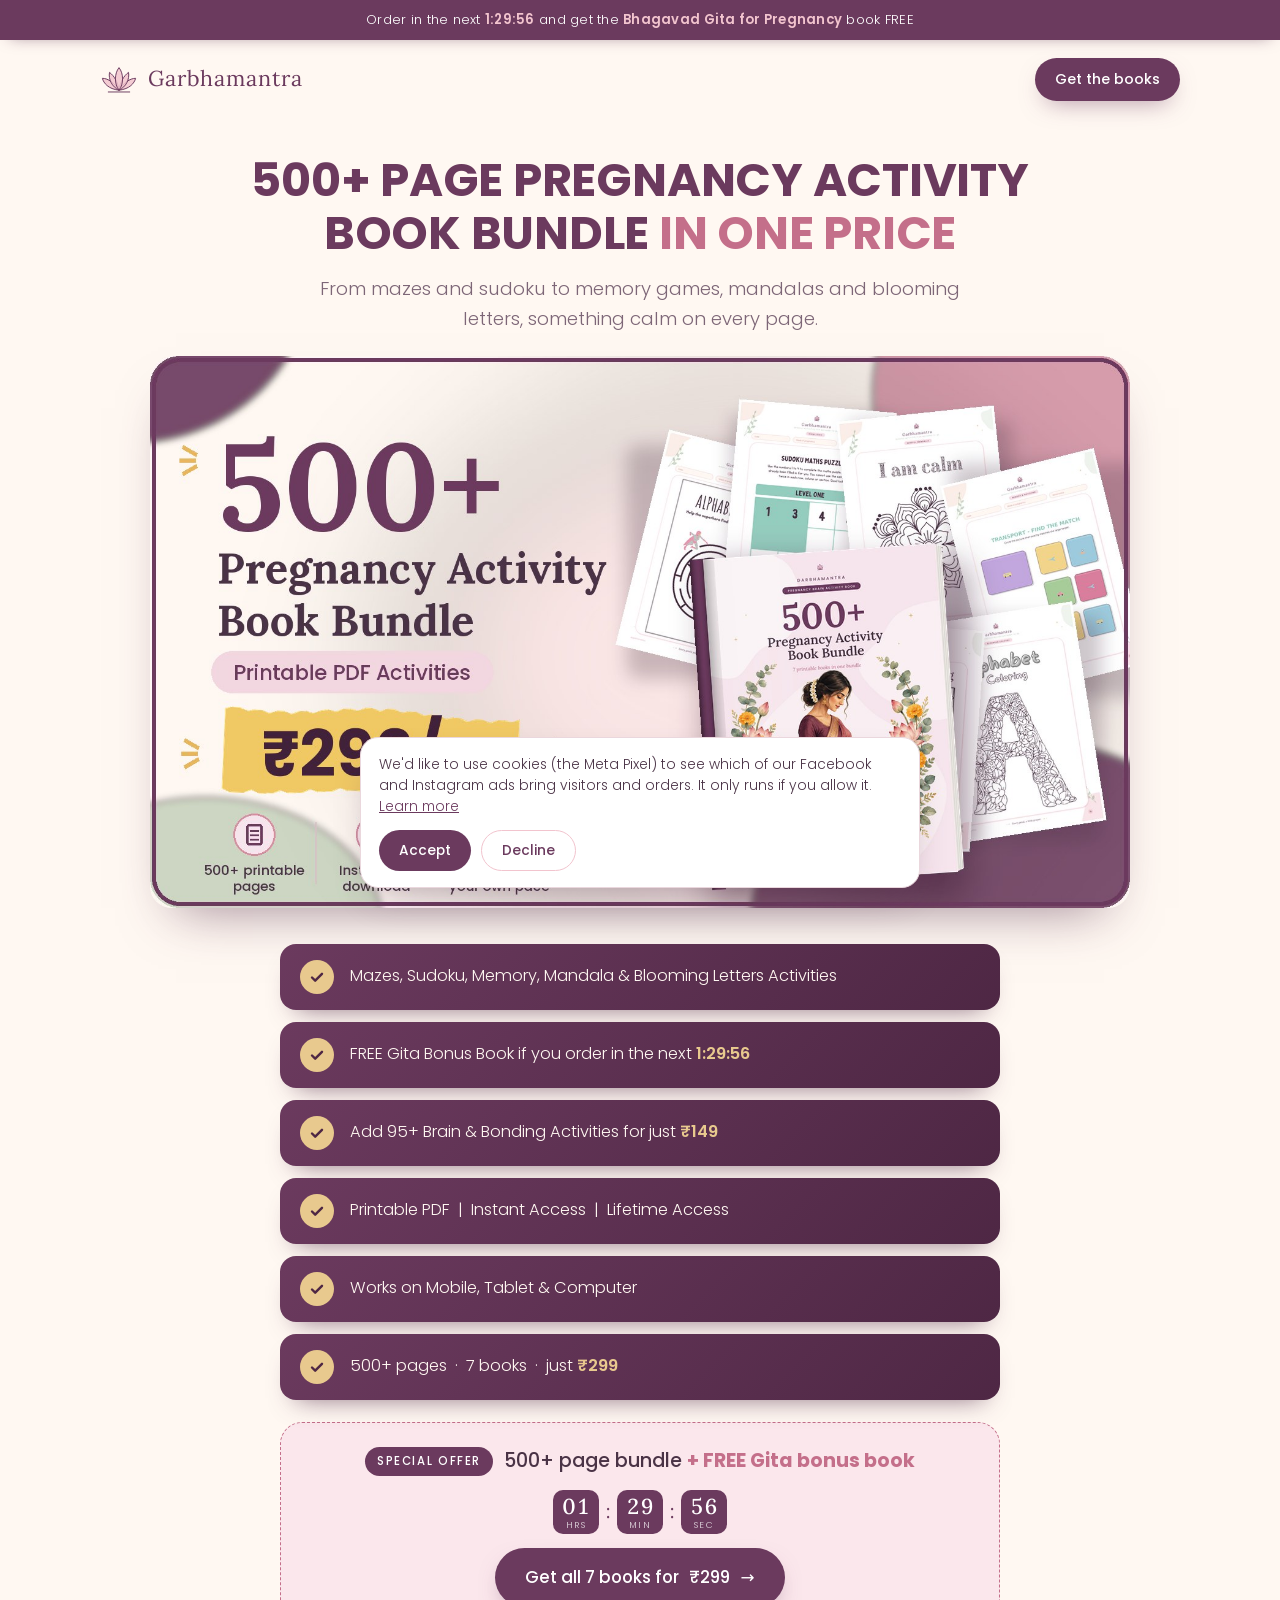
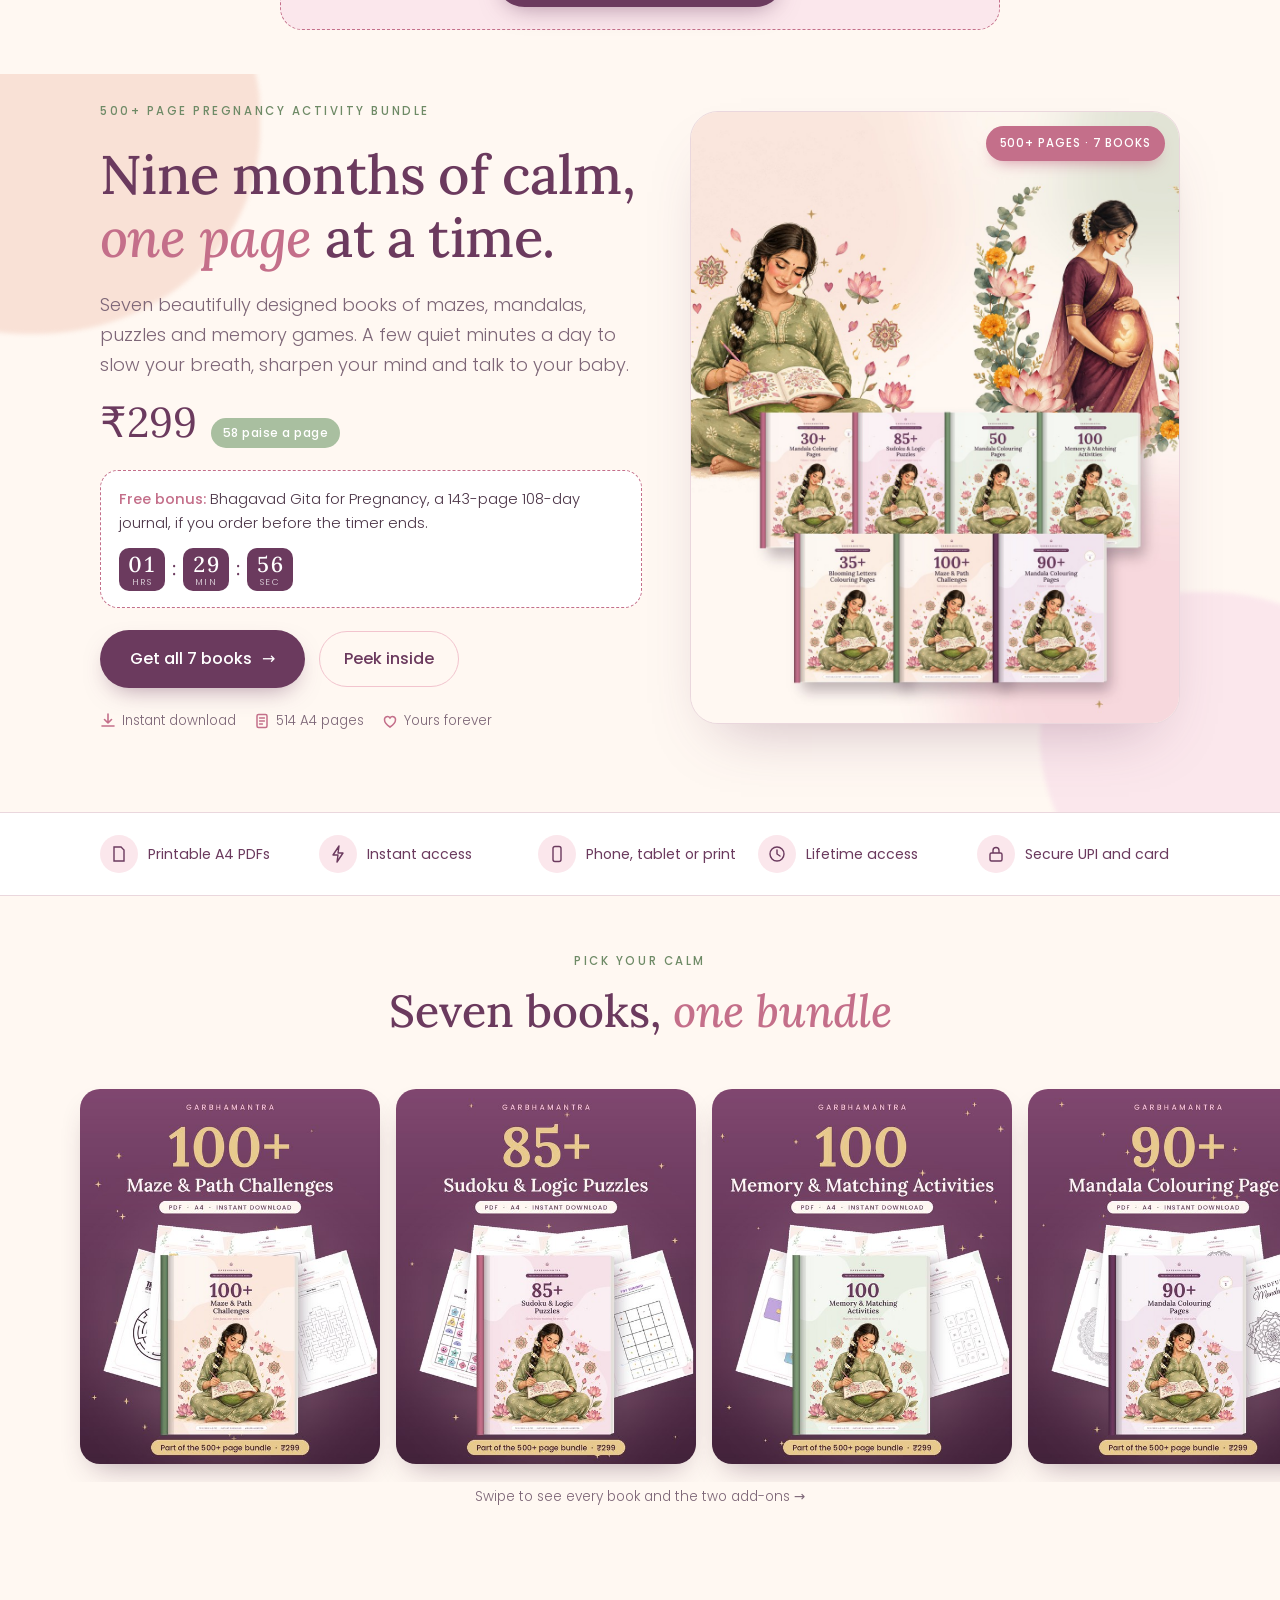
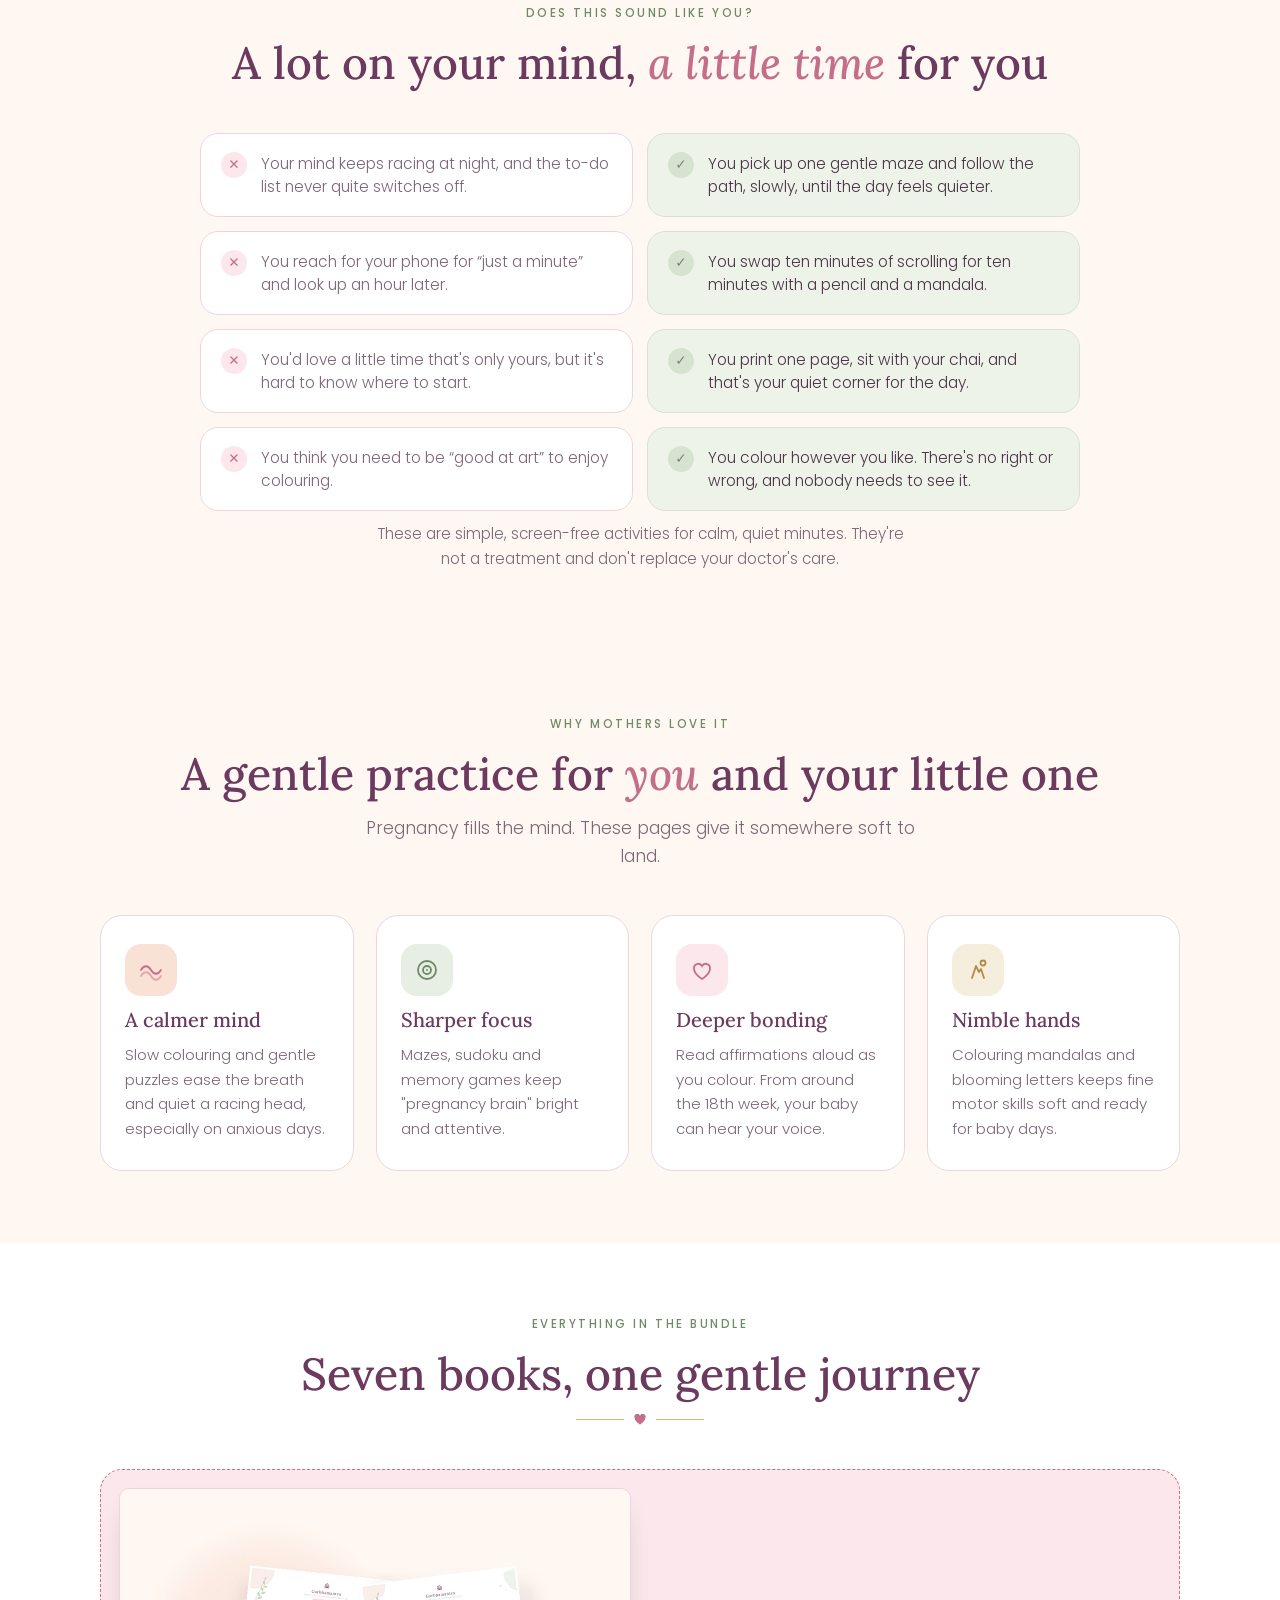
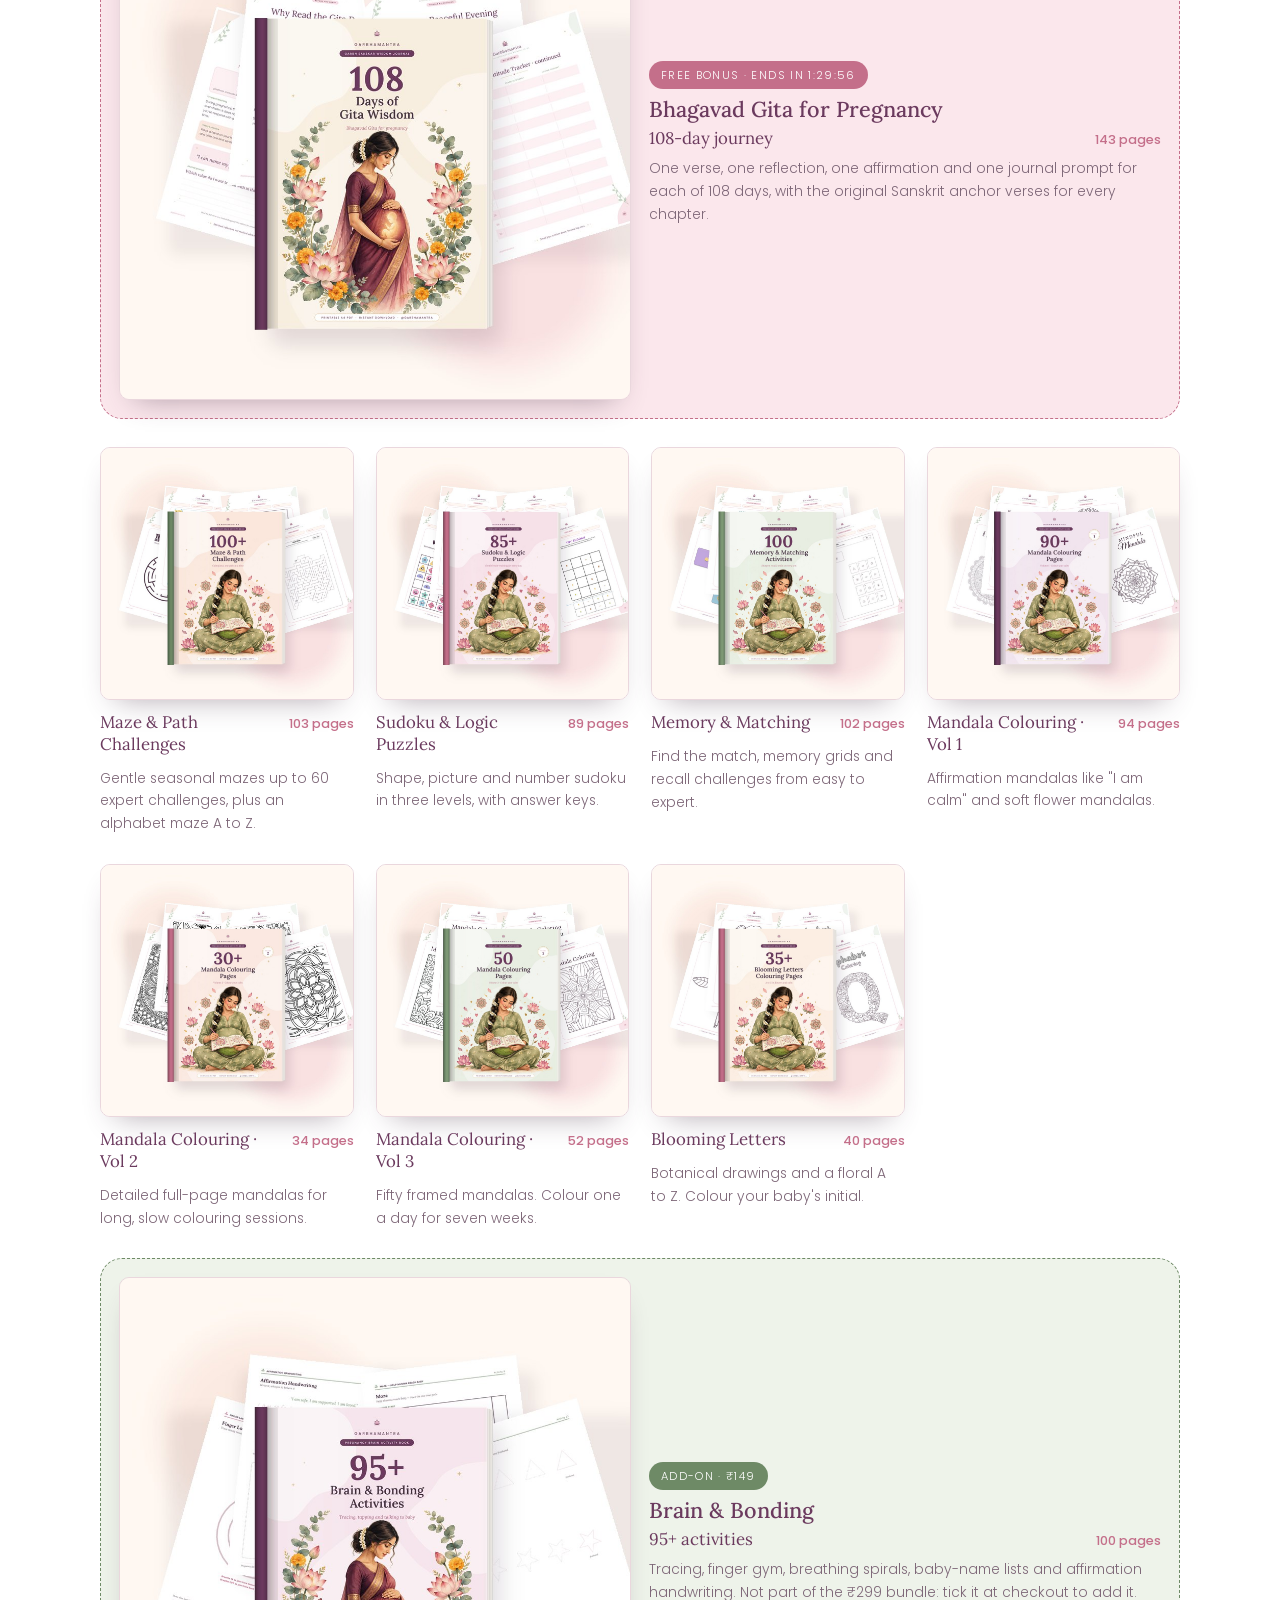
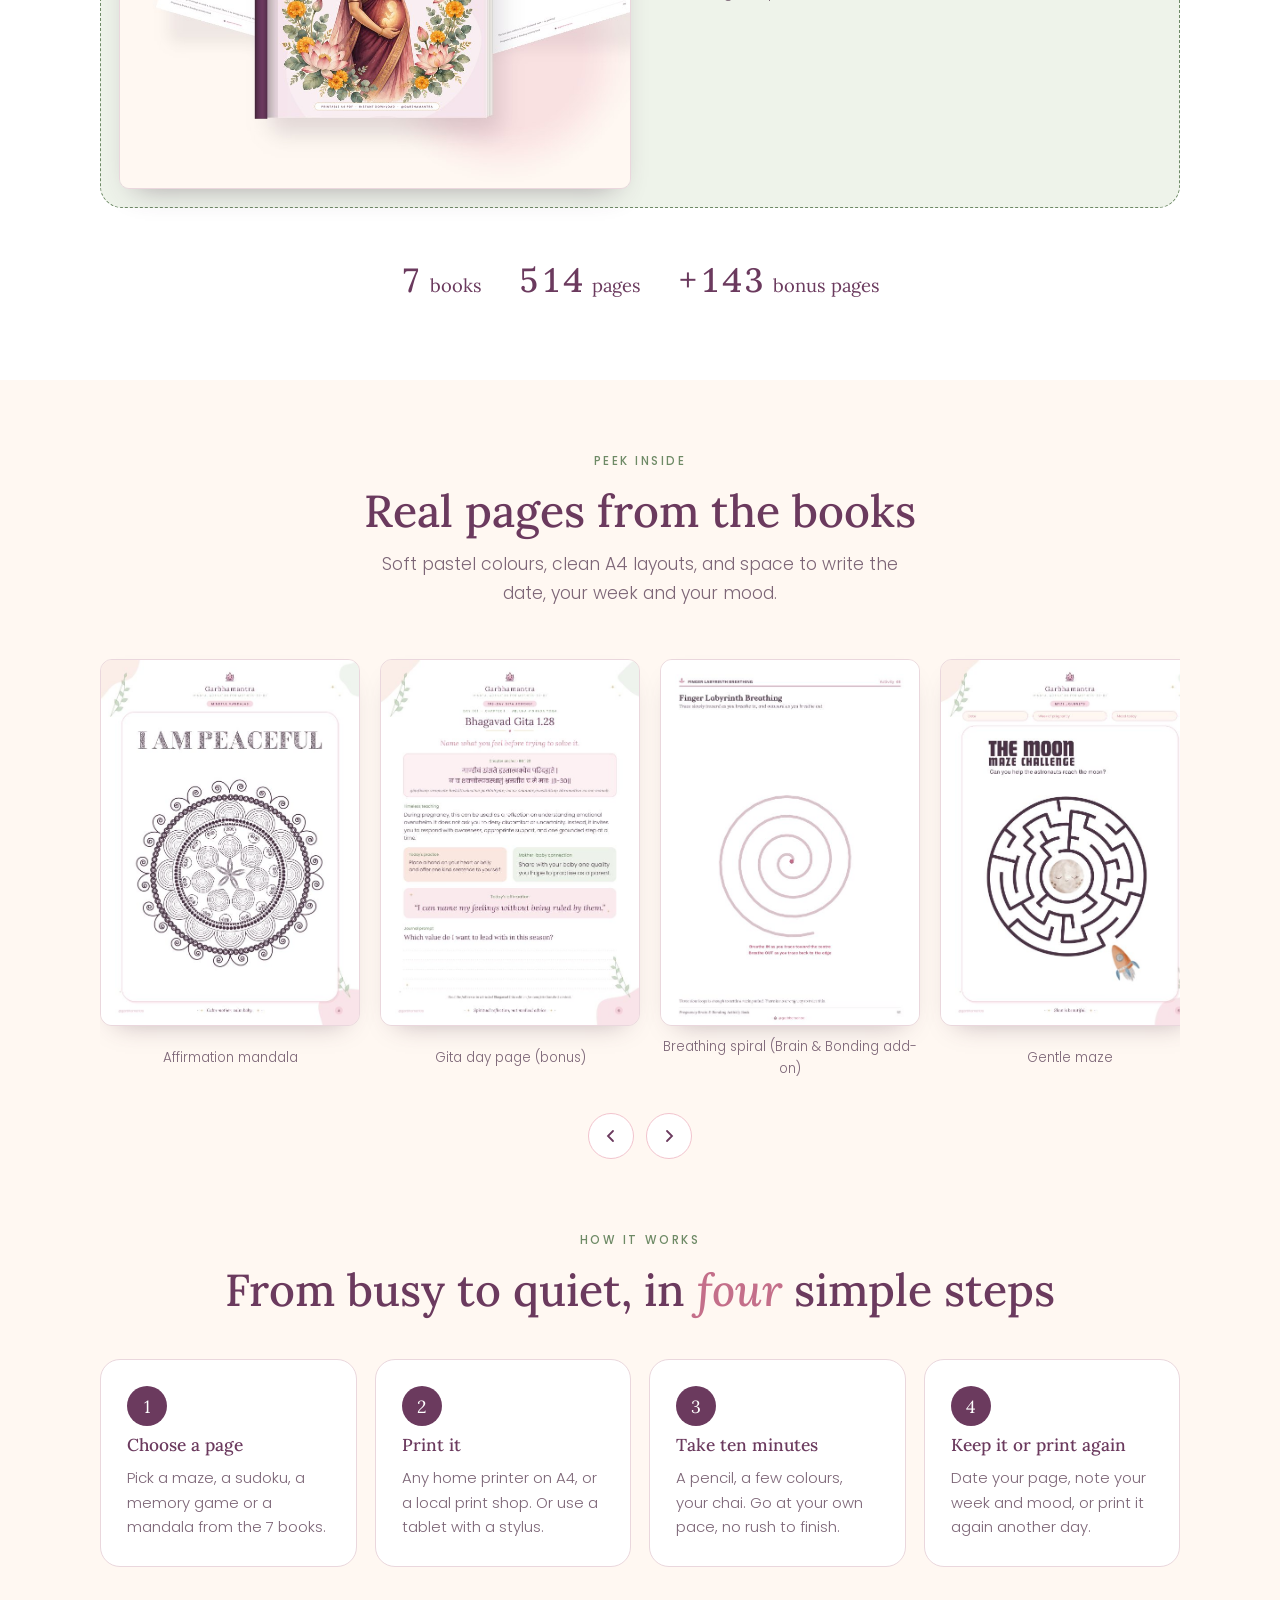
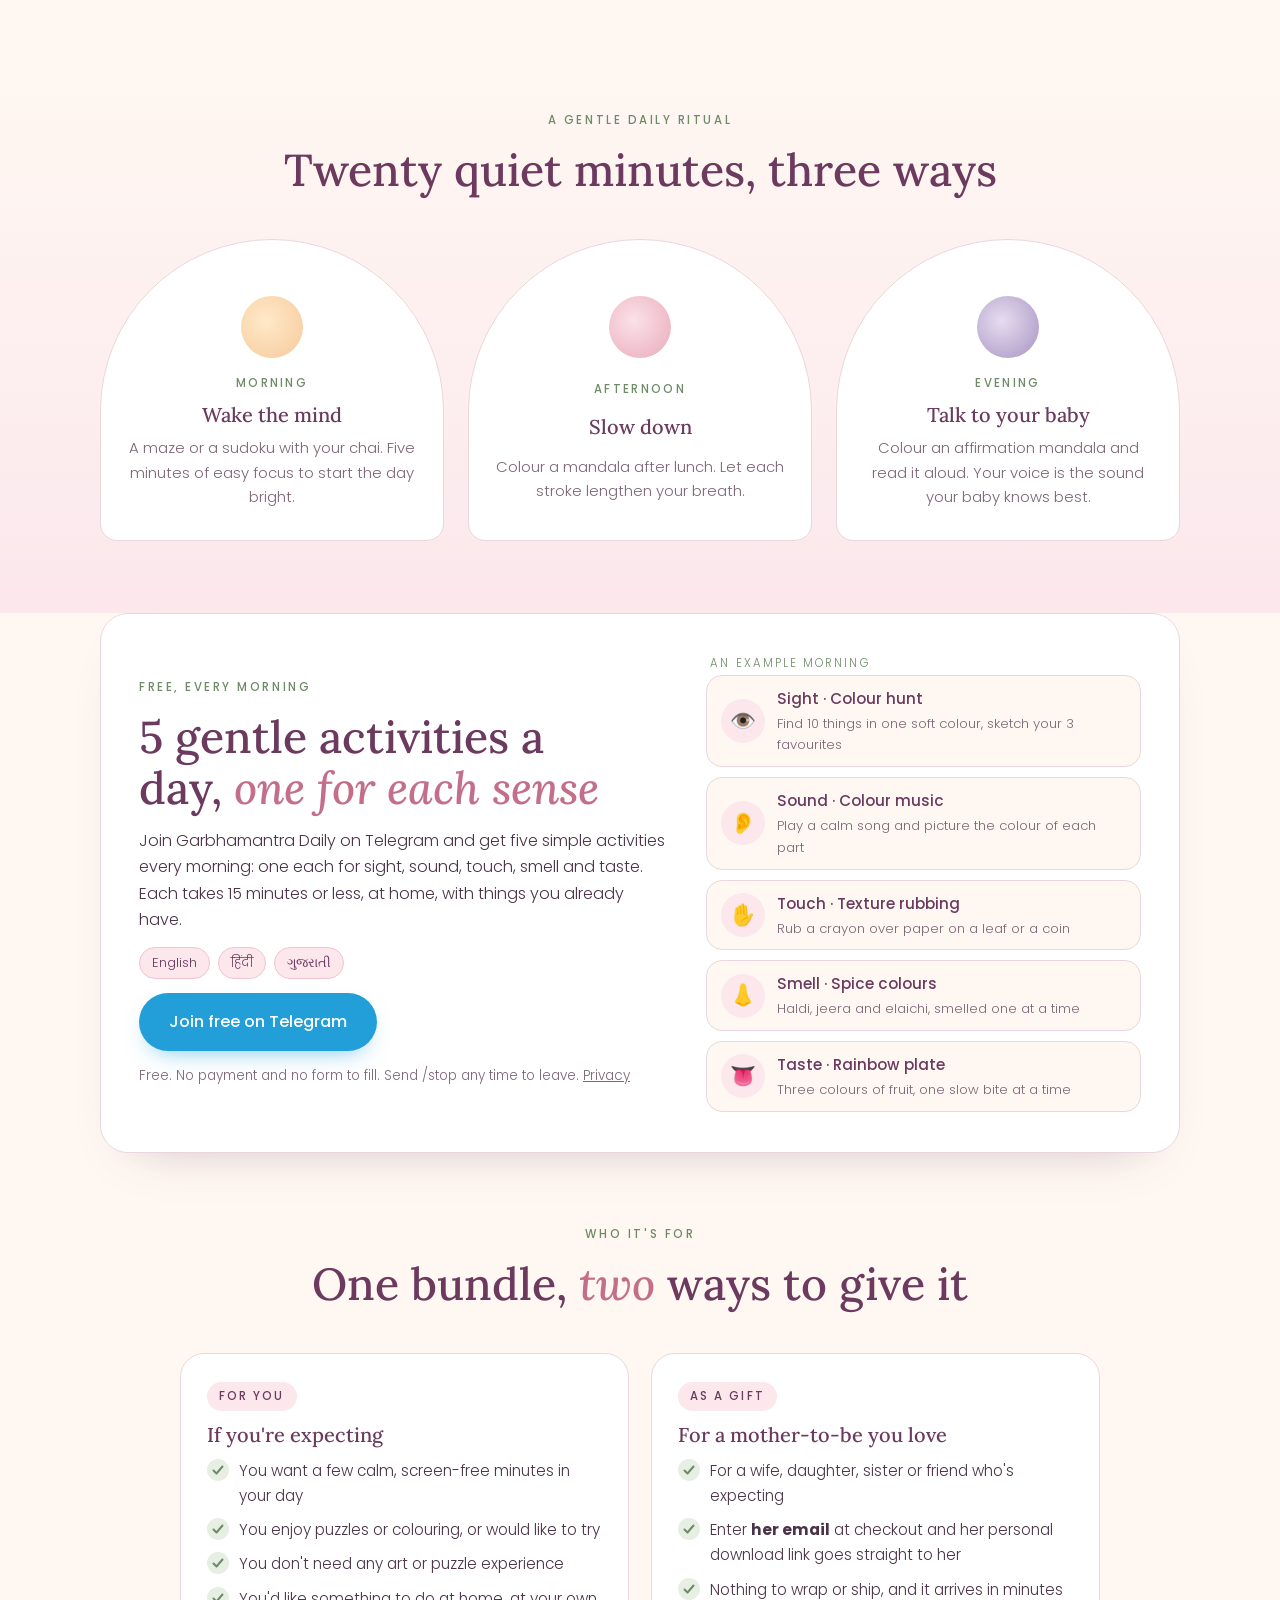
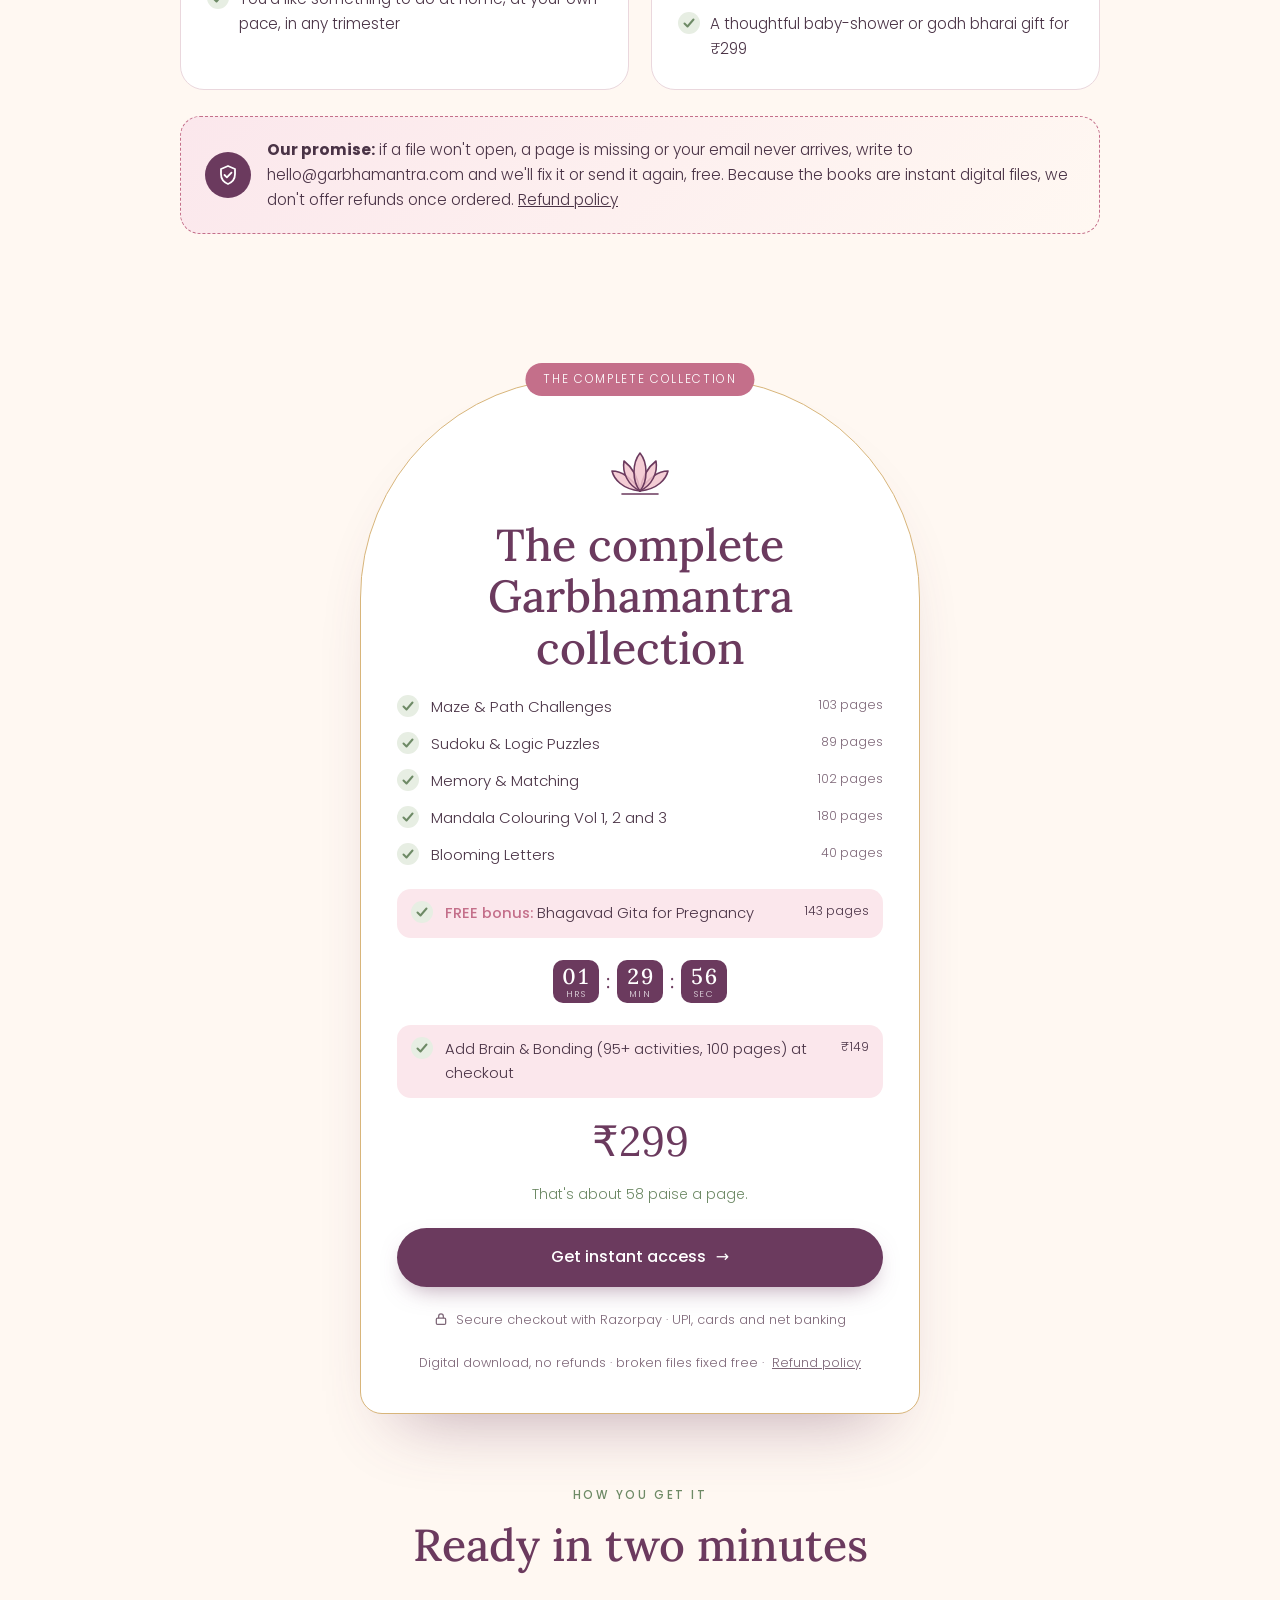
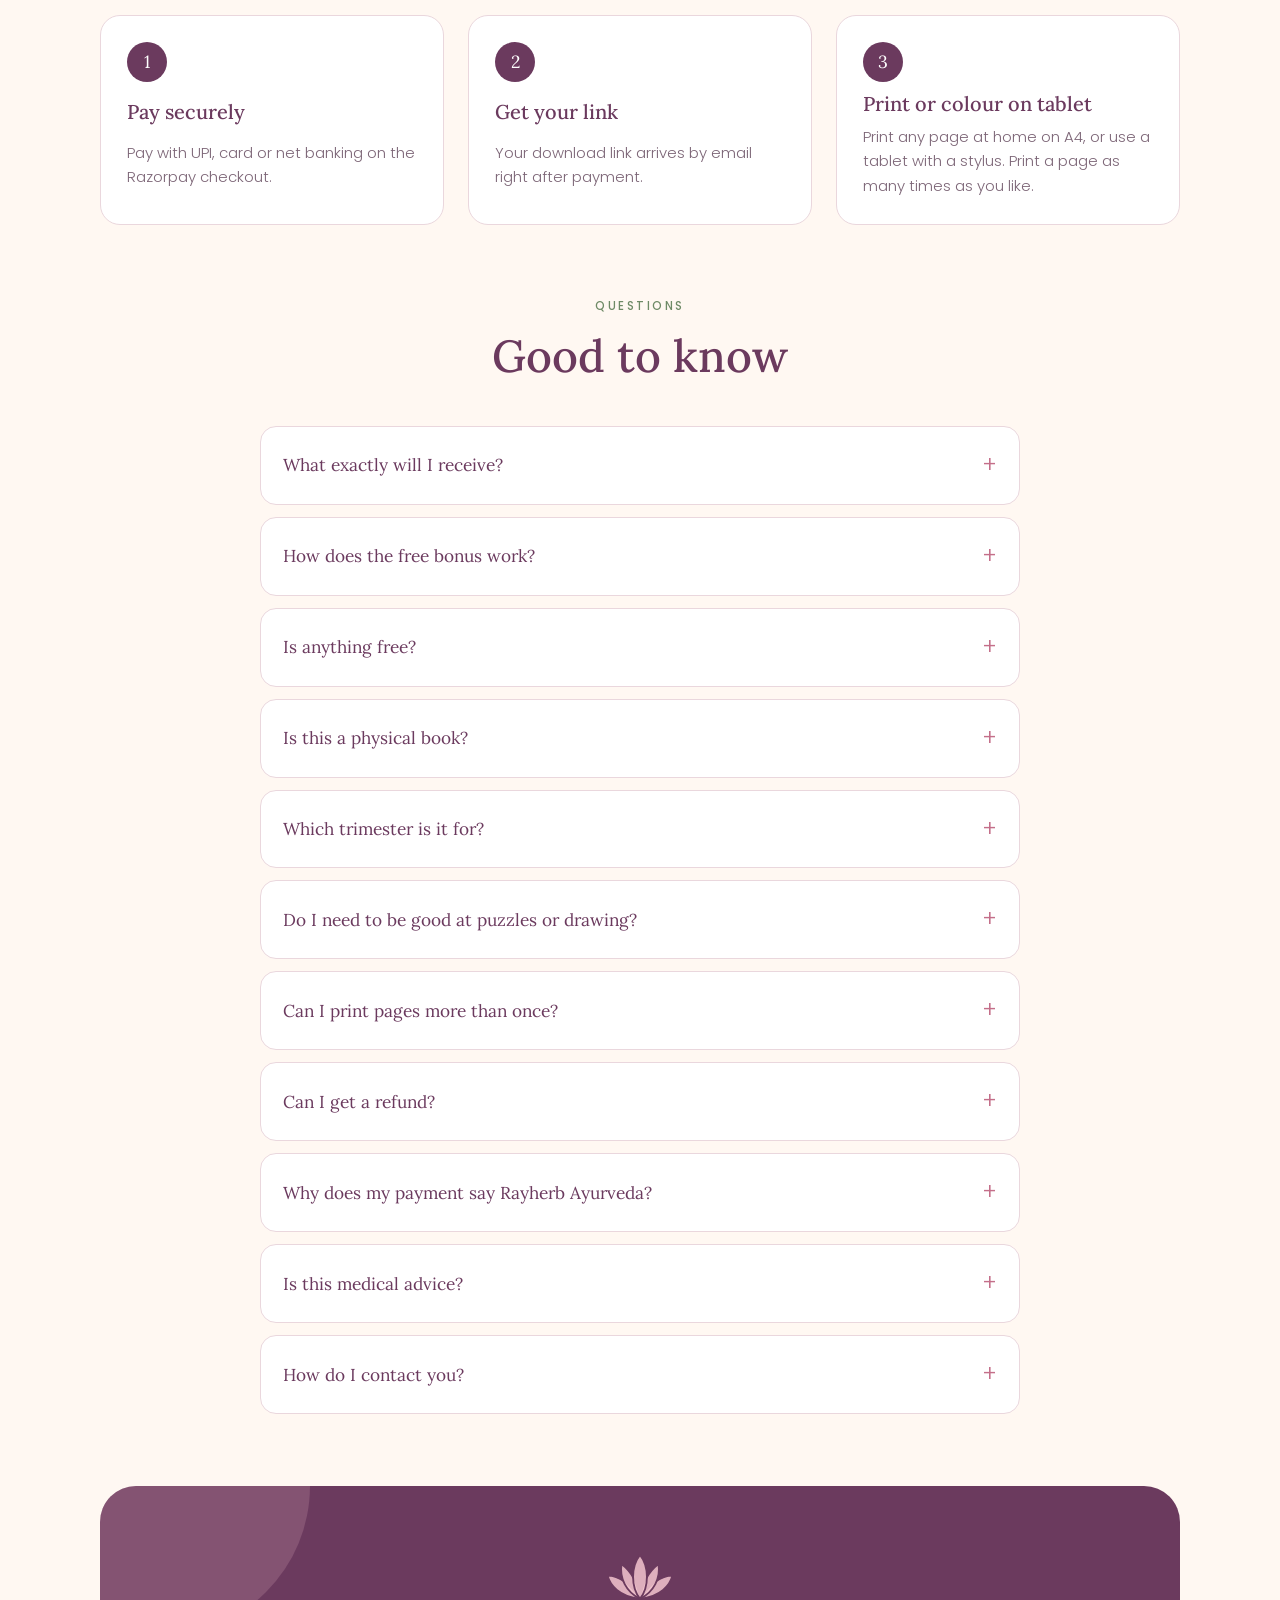
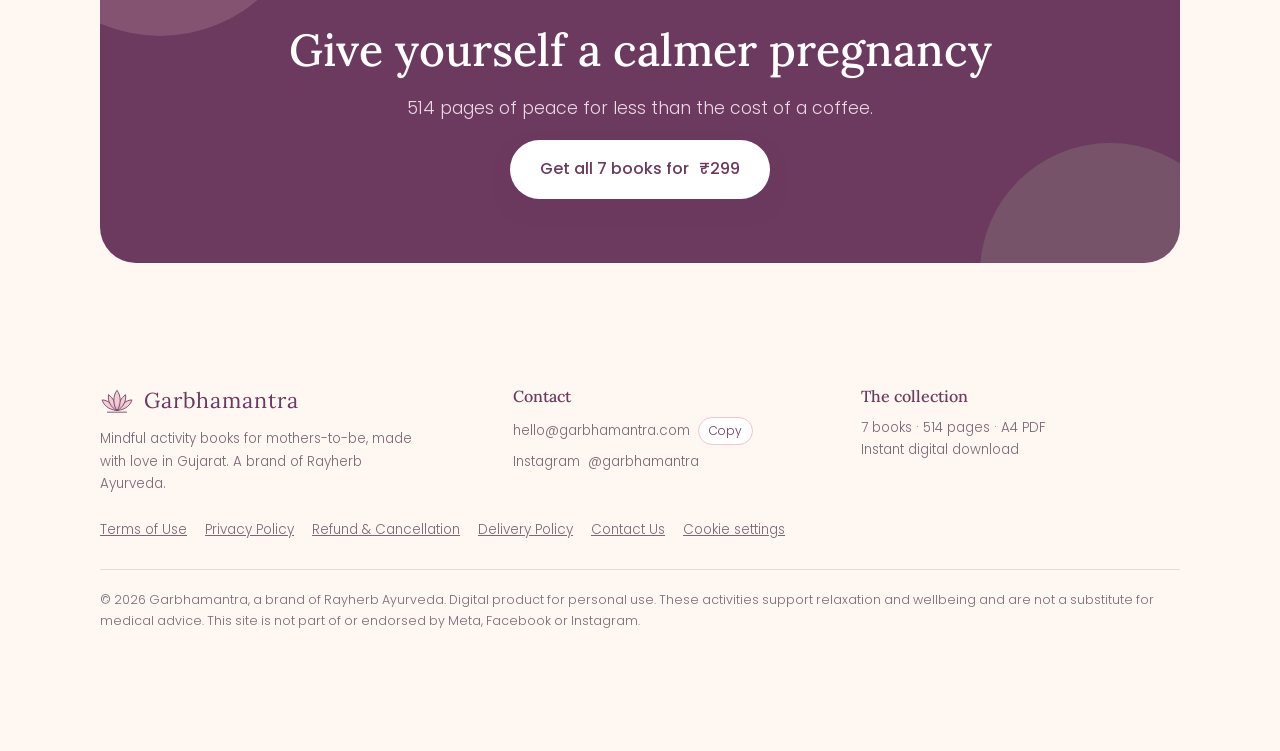
==== commit 7aa7e412: "Homepage: free daily five-senses activities section (Telegram bot) + FAQ Not merged to main yet: wai" ====
--- a/index.html
+++ b/index.html
@@ -272,6 +272,24 @@
 .quick{padding:40px 0 8px}.quick-list{list-style:none;margin:0 auto;padding:0;max-width:720px;display:grid;gap:12px}.quick-list li{display:flex;align-items:center;gap:16px;background:linear-gradient(135deg,#6B3A5E,#4E2744);color:#FFF8F2;border-radius:16px;padding:16px 20px;font-size:1.02rem;line-height:1.4;box-shadow:0 14px 26px -16px rgba(78,39,68,.7)}.quick-list li b{color:#E8C98E;font-weight:600;font-variant-numeric:tabular-nums}.quick-list .ck{flex:0 0 34px;height:34px;border-radius:50%;background:#E8C98E;display:grid;place-items:center}.quick-cta{text-align:center;margin-top:22px}@media (max-width:520px){.quick-list li{font-size:.95rem;padding:14px 16px;gap:12px}}
 .h1like{font-size:clamp(2.1rem,5vw,3.4rem);letter-spacing:-.01em}.tf{padding:34px 0 8px;text-align:center}.tf-h{font-family:'Poppins',sans-serif;font-weight:700;text-transform:uppercase;color:var(--plum);font-size:clamp(1.55rem,4.6vw,2.9rem);line-height:1.15;letter-spacing:-.005em;max-width:900px;margin:0 auto}.tf-h span{color:var(--rose)}.tf-sub{color:var(--muted);font-size:clamp(.98rem,2.4vw,1.15rem);max-width:640px;margin:14px auto 22px}.tf-banner-link{display:block;max-width:980px;margin:0 auto;border-radius:22px;box-shadow:0 26px 50px -26px rgba(78,39,68,.55);overflow:hidden}.tf-banner{width:100%;height:auto}.quick{padding:28px 0 4px}.tf-offer-sec{padding:18px 0 44px}.tf-offer{max-width:720px;margin:0 auto;text-align:center;background:var(--blush-soft);border:1.5px dashed var(--rose);border-radius:22px;padding:22px 18px;display:grid;gap:14px;justify-items:center}.tf-offer-t{margin:0;font-size:clamp(1rem,2.6vw,1.2rem);color:var(--ink);font-weight:500}.tf-offer-t .tag{display:inline-block;background:var(--plum);color:#fff;font-size:.72rem;letter-spacing:.14em;padding:5px 12px;border-radius:999px;margin-right:6px;vertical-align:2px}.tf-offer-t b{color:var(--rose)}.tf-offer-off{margin:0;color:var(--muted)}.tf-btn{font-size:1.05rem}
 html{scroll-padding-top:64px}
+/* ===== Free daily activities (Telegram) ===== */
+.free-daily{padding-top:0}
+.fd-card{display:grid;grid-template-columns:1.1fr .9fr;gap:36px;align-items:center;background:var(--paper);border:1px solid var(--line);border-radius:28px;padding:40px 38px;box-shadow:0 24px 50px -36px rgba(78,39,68,.35)}
+.fd-text{display:grid;gap:14px;align-content:start}
+.fd-text h2{color:var(--plum)}
+.fd-text p{margin:0}
+.fd-langs{display:flex;flex-wrap:wrap;gap:8px}
+.fd-langs span{font-size:.82rem;border:1px solid var(--blush);border-radius:999px;padding:4px 12px;color:var(--plum);background:var(--blush-soft)}
+a.btn-tg{display:inline-flex;justify-self:start;background:#229ED9;color:#fff;box-shadow:0 10px 24px -12px rgba(34,158,217,.7)}
+a.btn-tg:hover{transform:translateY(-1px)}
+.fd-note{font-size:.84rem;color:var(--muted)}
+.fd-senses{list-style:none;margin:0;padding:0;display:grid;gap:10px}
+.fd-senses li{display:grid;grid-template-columns:44px 1fr;align-items:center;gap:2px 12px;background:var(--cream);border:1px solid var(--line);border-radius:16px;padding:10px 14px}
+.fd-senses .ic{grid-row:span 2;width:44px;height:44px;border-radius:50%;display:grid;place-items:center;background:var(--blush-soft);font-size:1.3rem}
+.fd-senses b{font-weight:500;color:var(--plum);font-size:.95rem}
+.fd-senses small{color:var(--muted);font-size:.82rem}
+.fd-example{font-size:.72rem;letter-spacing:.18em;text-transform:uppercase;color:var(--sage-deep);margin:0 0 2px 4px}
+@media (max-width:820px){.fd-card{grid-template-columns:1fr;padding:28px 20px;gap:24px}a.btn-tg{justify-self:stretch}}
 </style>
 
 <!-- ===== Lotus symbol, reused everywhere ===== -->
@@ -525,6 +543,32 @@
   </div>
 </section>
 
+<!-- ===== FREE DAILY ACTIVITIES (Telegram bot) ===== -->
+<section class="free-daily" id="free-daily">
+  <div class="wrap">
+    <div class="fd-card">
+      <div class="fd-text">
+        <span class="eyebrow">Free, every morning</span>
+        <h2>5 gentle activities a day, <em>one for each sense</em></h2>
+        <p>Join Garbhamantra Daily on Telegram and get five simple activities every morning: one each for sight, sound, touch, smell and taste. Each takes 15 minutes or less, at home, with things you already have.</p>
+        <div class="fd-langs" aria-label="Languages"><span>English</span><span lang="hi">हिंदी</span><span lang="gu">ગુજરાતી</span></div>
+        <a class="btn btn-tg" href="https://t.me/Garbhmantra_Daily_Activities_bot" target="_blank" rel="noopener">Join free on Telegram</a>
+        <p class="fd-note">Free. No payment and no form to fill. Send /stop any time to leave. <a href="/privacy/">Privacy</a></p>
+      </div>
+      <div>
+        <p class="fd-example">An example morning</p>
+        <ul class="fd-senses">
+          <li><span class="ic" aria-hidden="true">👁️</span><b>Sight · Colour hunt</b><small>Find 10 things in one soft colour, sketch your 3 favourites</small></li>
+          <li><span class="ic" aria-hidden="true">👂</span><b>Sound · Colour music</b><small>Play a calm song and picture the colour of each part</small></li>
+          <li><span class="ic" aria-hidden="true">✋</span><b>Touch · Texture rubbing</b><small>Rub a crayon over paper on a leaf or a coin</small></li>
+          <li><span class="ic" aria-hidden="true">👃</span><b>Smell · Spice colours</b><small>Haldi, jeera and elaichi, smelled one at a time</small></li>
+          <li><span class="ic" aria-hidden="true">👅</span><b>Taste · Rainbow plate</b><small>Three colours of fruit, one slow bite at a time</small></li>
+        </ul>
+      </div>
+    </div>
+  </div>
+</section>
+
 <!-- ===== WHO IT'S FOR ===== -->
 <section style="padding-top:0">
   <div class="wrap">
@@ -625,6 +669,7 @@
     <div class="faq">
       <details><summary>What exactly will I receive?</summary><p>Seven A4 PDF books with 514 pages in total: Maze &amp; Path Challenges, Sudoku &amp; Logic Puzzles, Memory &amp; Matching, Mandala Colouring Vol 1 to 3 and Blooming Letters. At checkout you can add Brain &amp; Bonding (95+ activities, 100 pages) for <span data-bonding>₹149</span>.</p></details>
       <details><summary>How does the free bonus work?</summary><p>When you first visit, you get 90 minutes to order with the Bhagavad Gita for Pregnancy book included free. The timer is yours and does not restart if you refresh. After it ends, the 7-book bundle stays at the same price and the Gita book is available as an optional add-on at checkout.</p></details>
+      <details><summary>Is anything free?</summary><p>Yes. Join <a href="https://t.me/Garbhmantra_Daily_Activities_bot" target="_blank" rel="noopener">Garbhamantra Daily on Telegram</a> and get 5 gentle activities every morning, one for each sense, in English, हिंदी and ગુજરાતી. It's free, and you can leave any time by sending /stop.</p></details>
       <details><summary>Is this a physical book?</summary><p>No. It's a digital download, so you can start today. Print the pages at home or at a local print shop, or use them on a tablet.</p></details>
       <details><summary>Which trimester is it for?</summary><p>All three. Start whenever you like. Many mothers keep going after the baby arrives, during quiet feeding hours.</p></details>
       <details><summary>Do I need to be good at puzzles or drawing?</summary><p>Not at all. Every book starts gentle and grows slowly. There is no right or wrong way to colour.</p></details>
